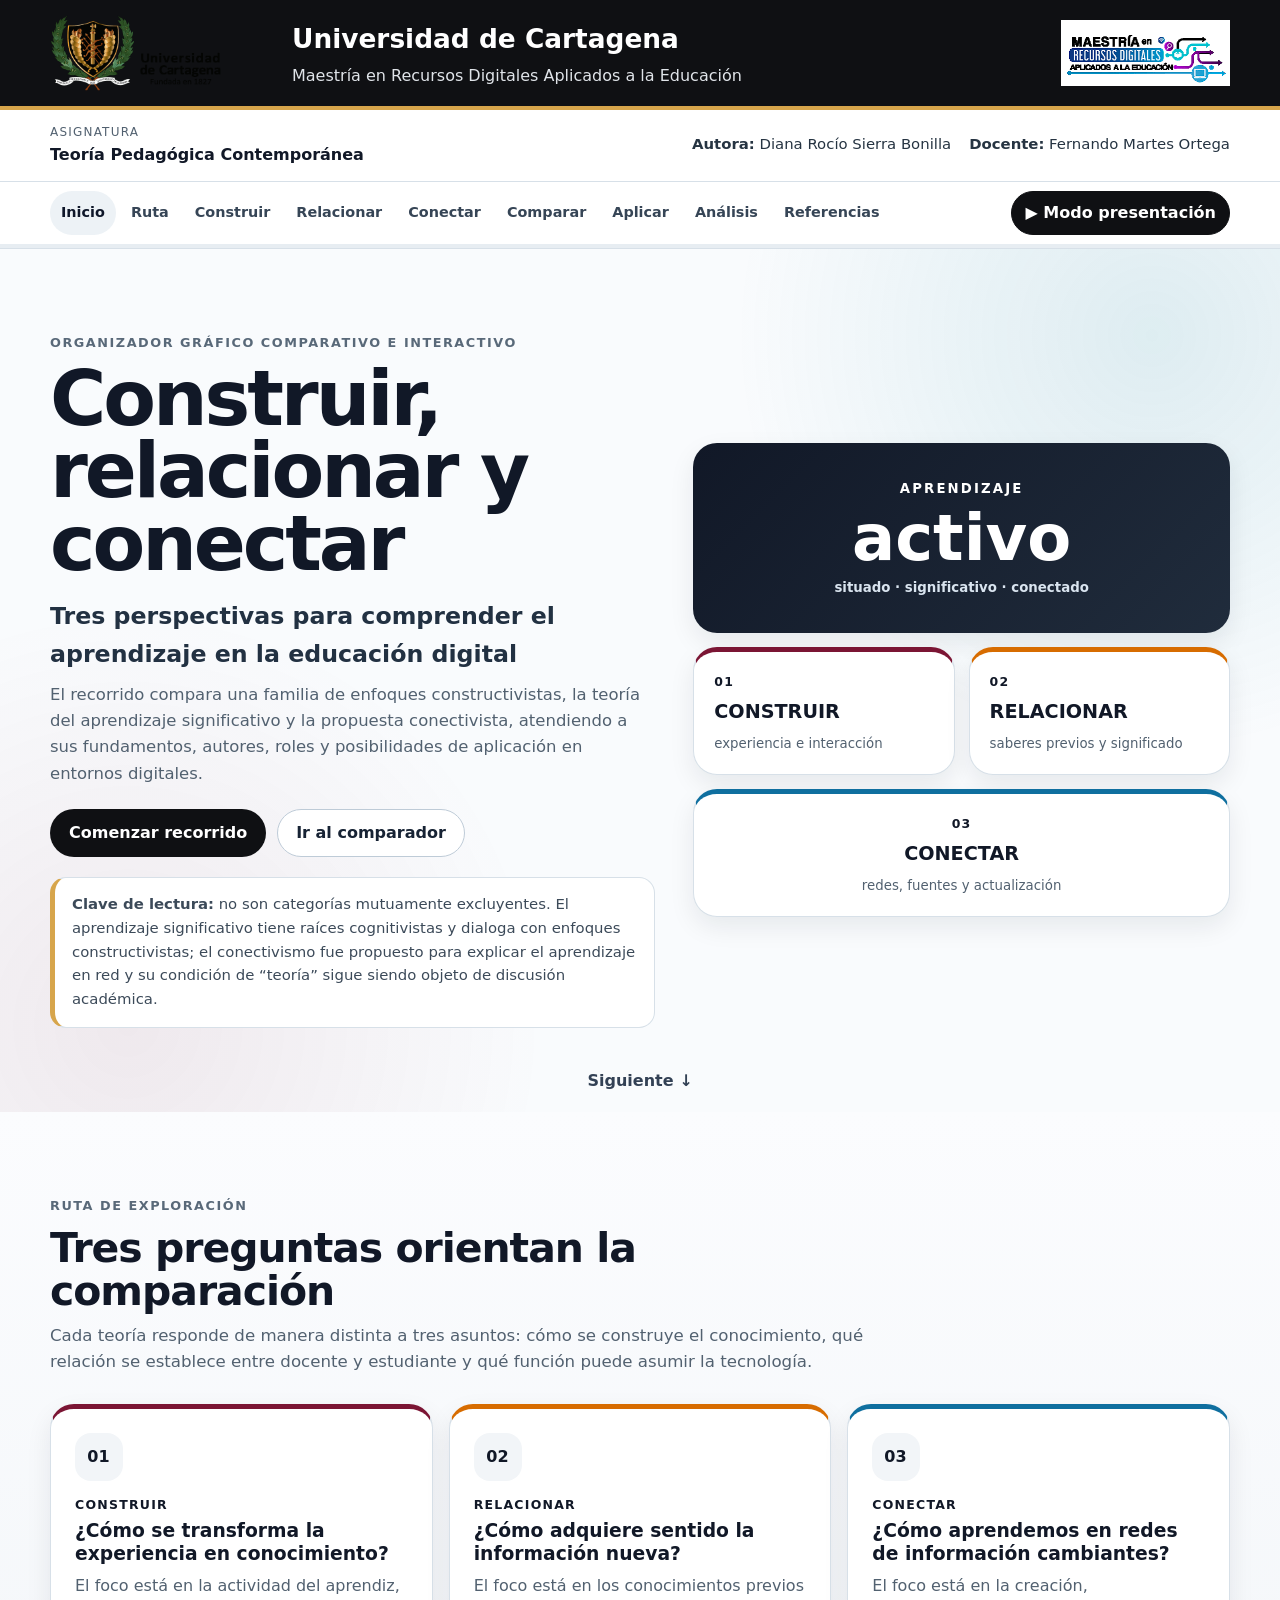
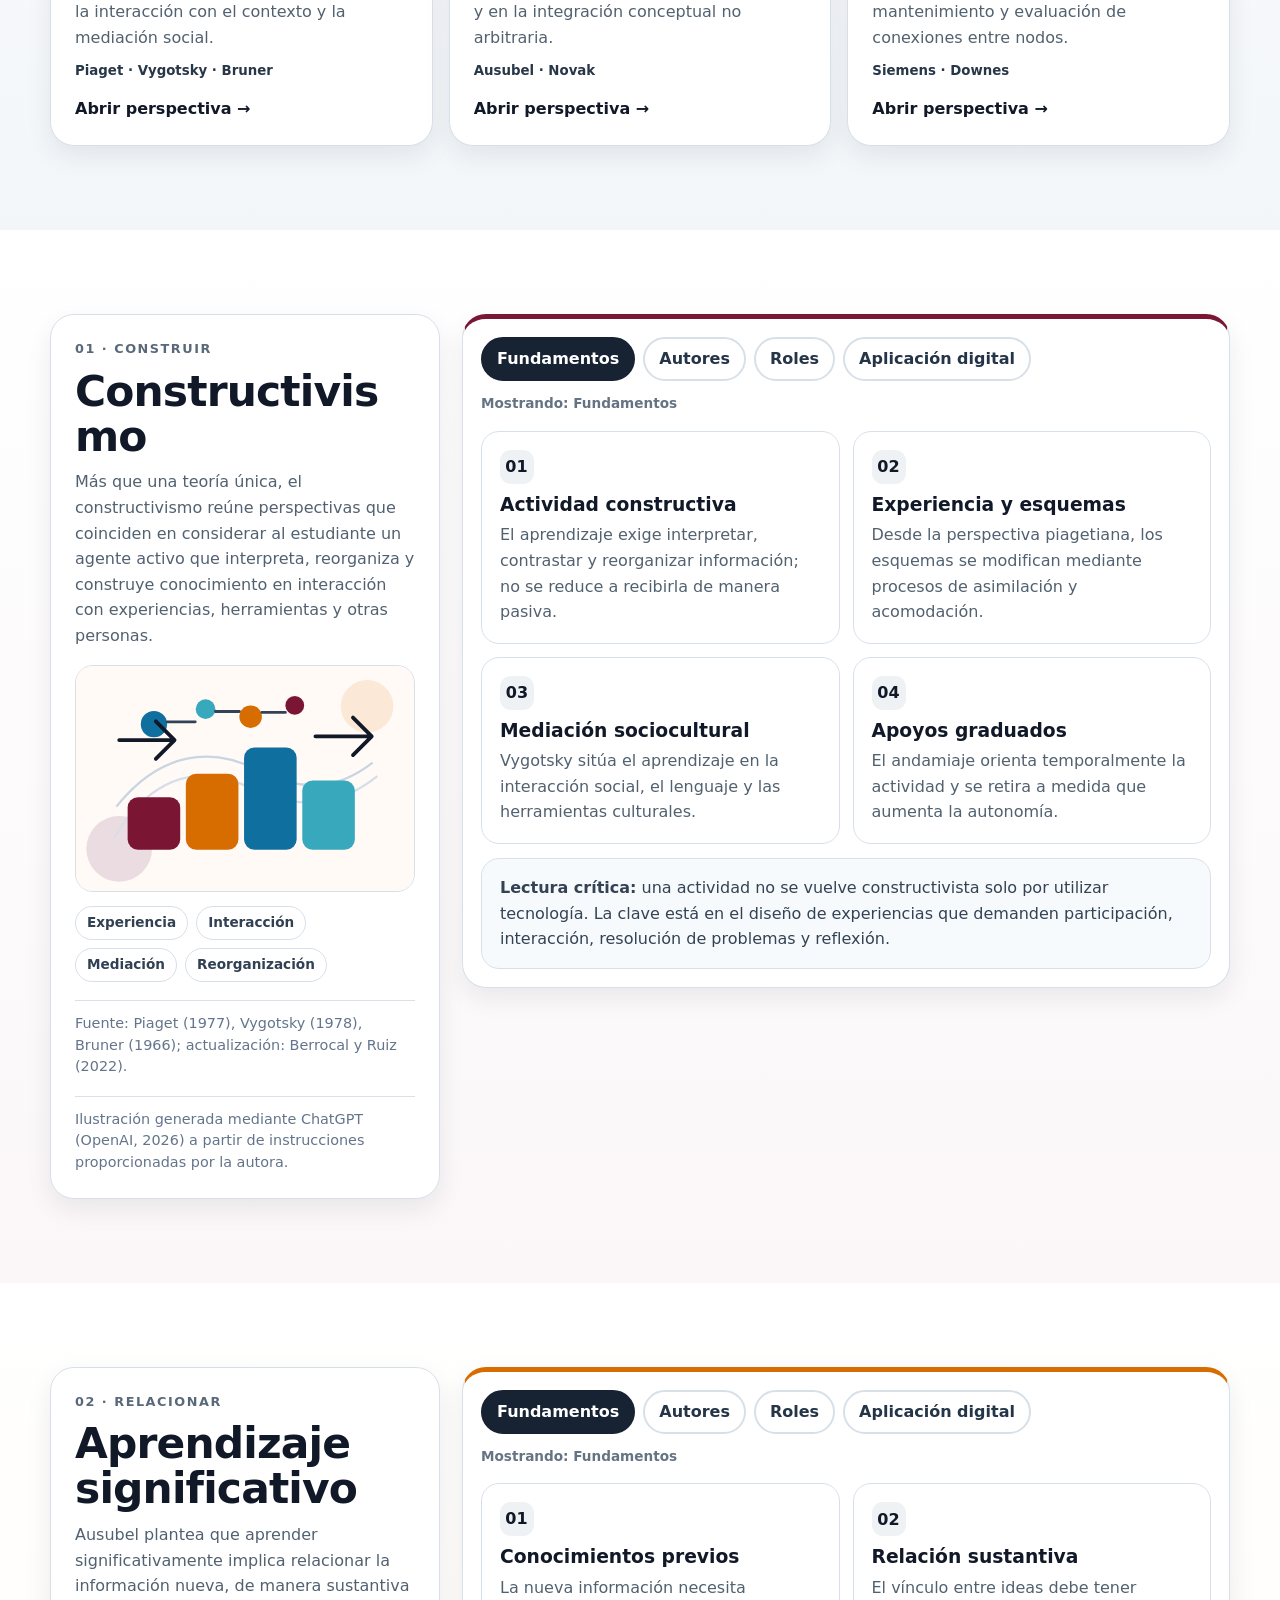
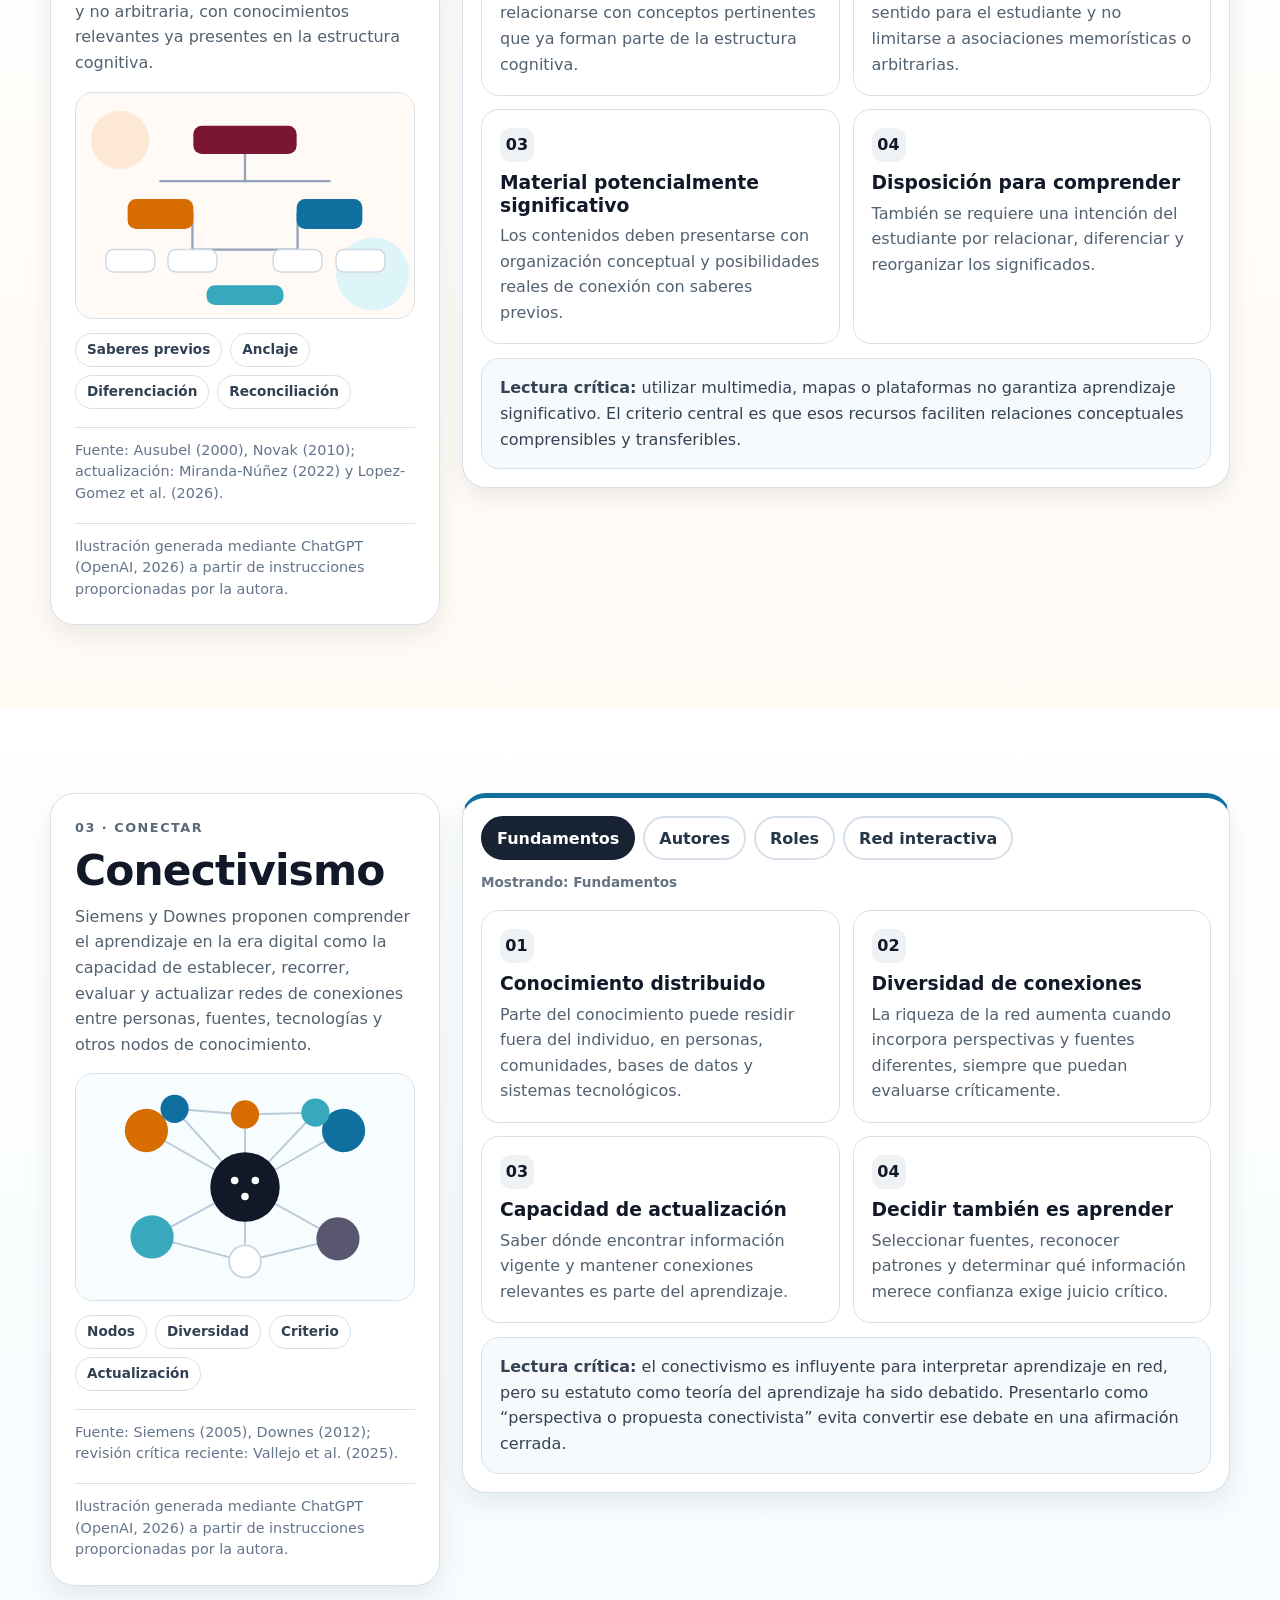
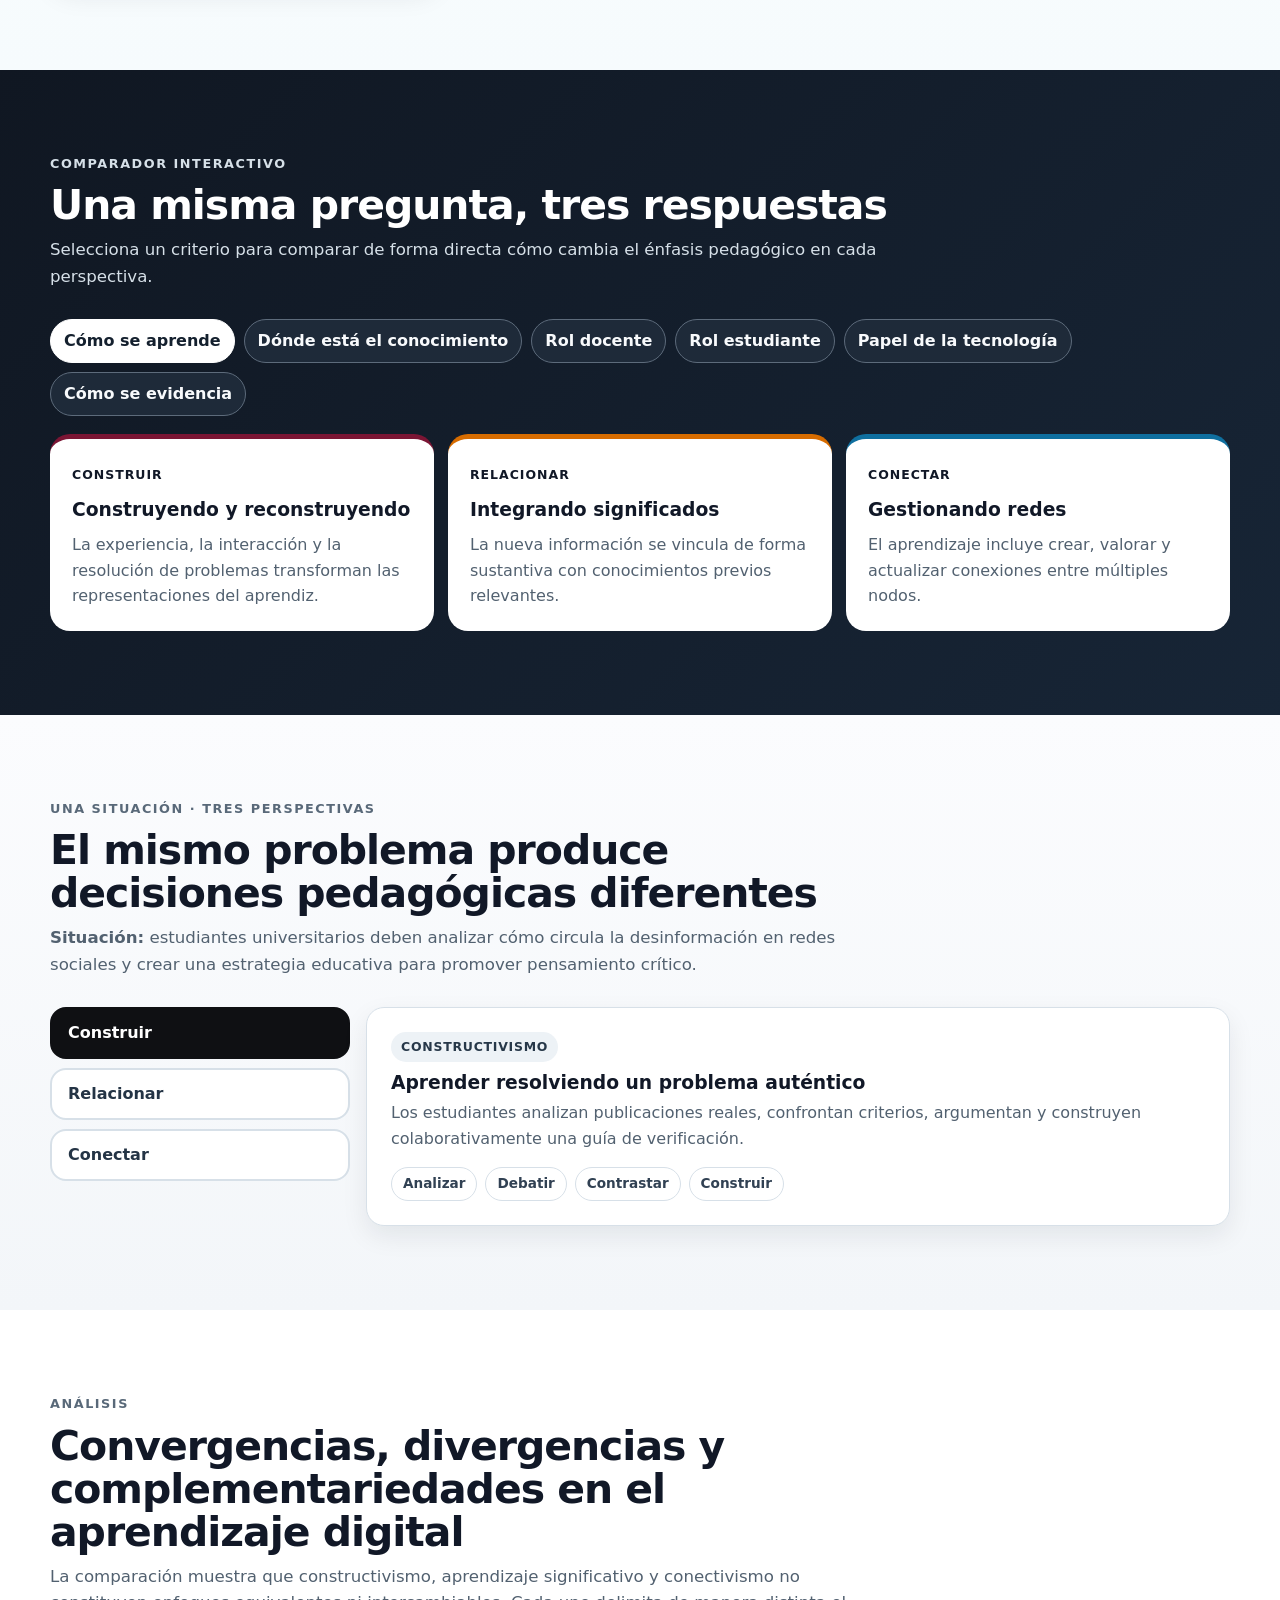
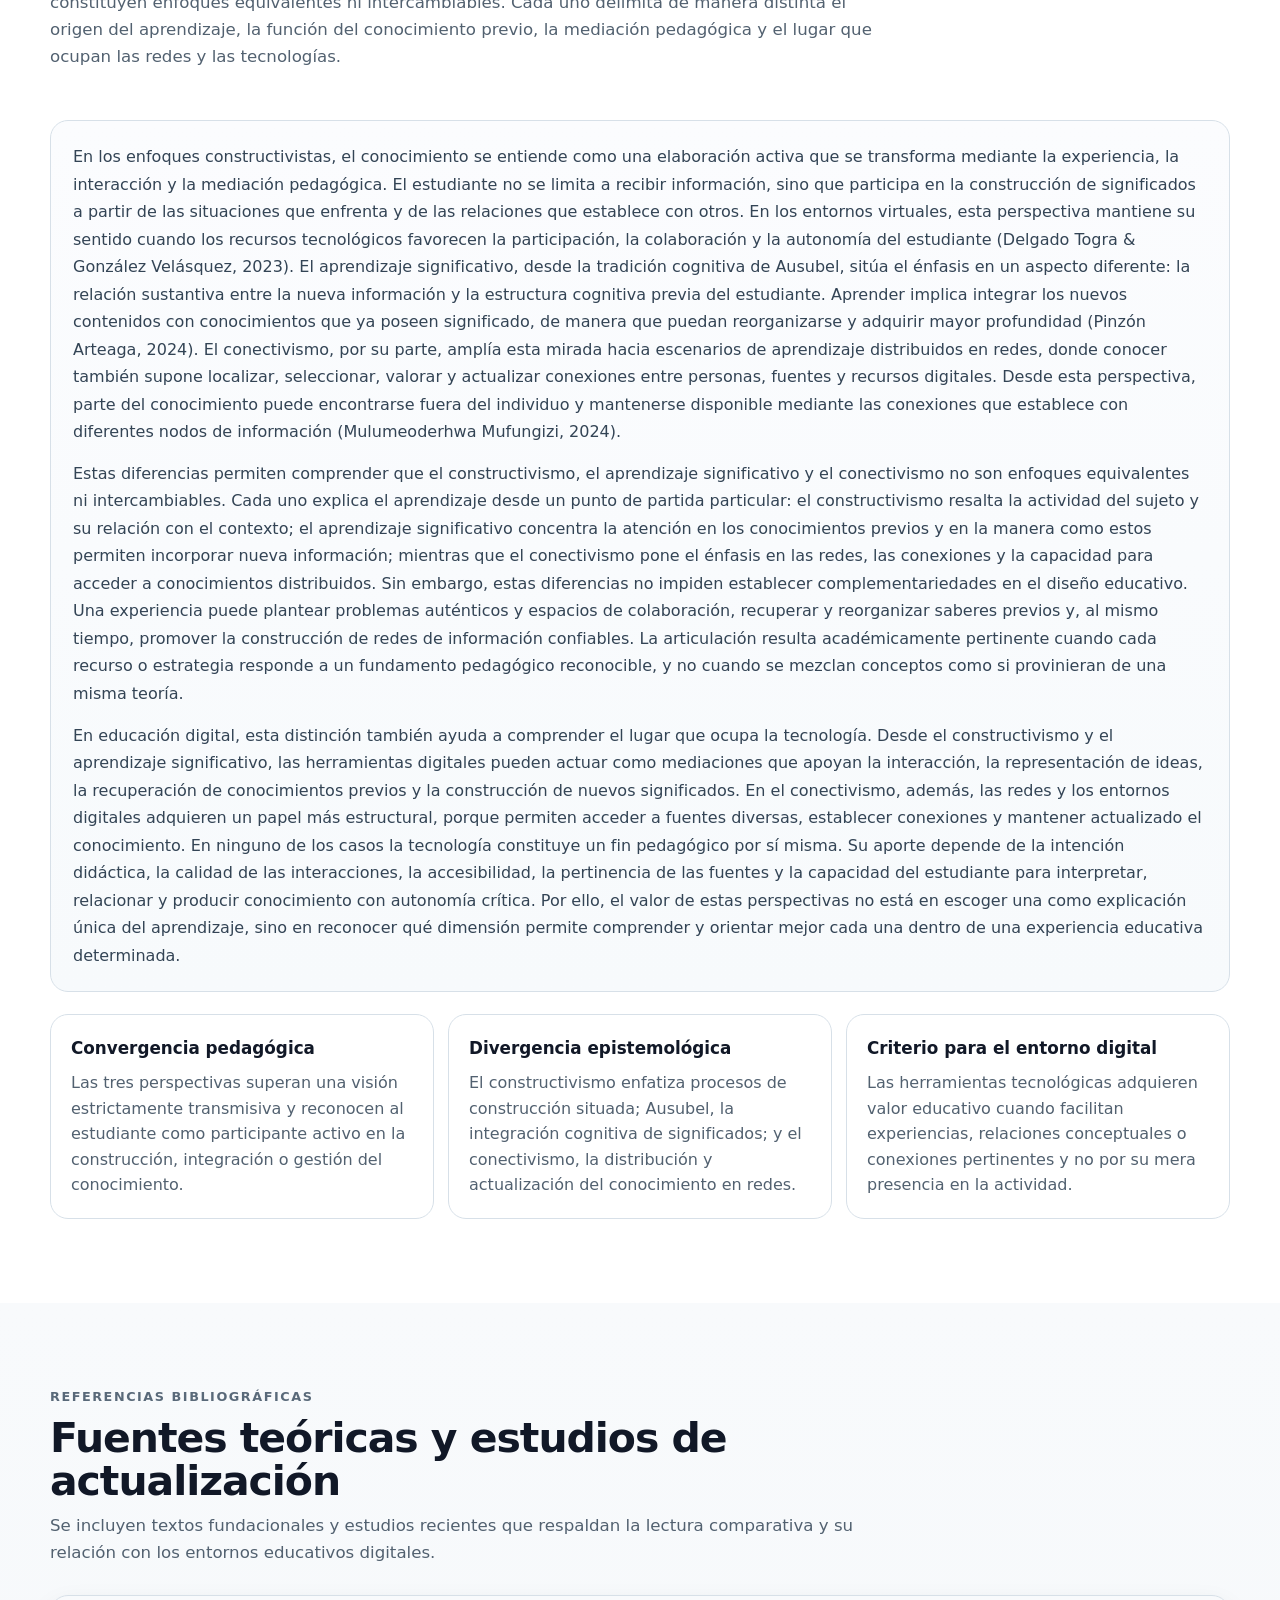
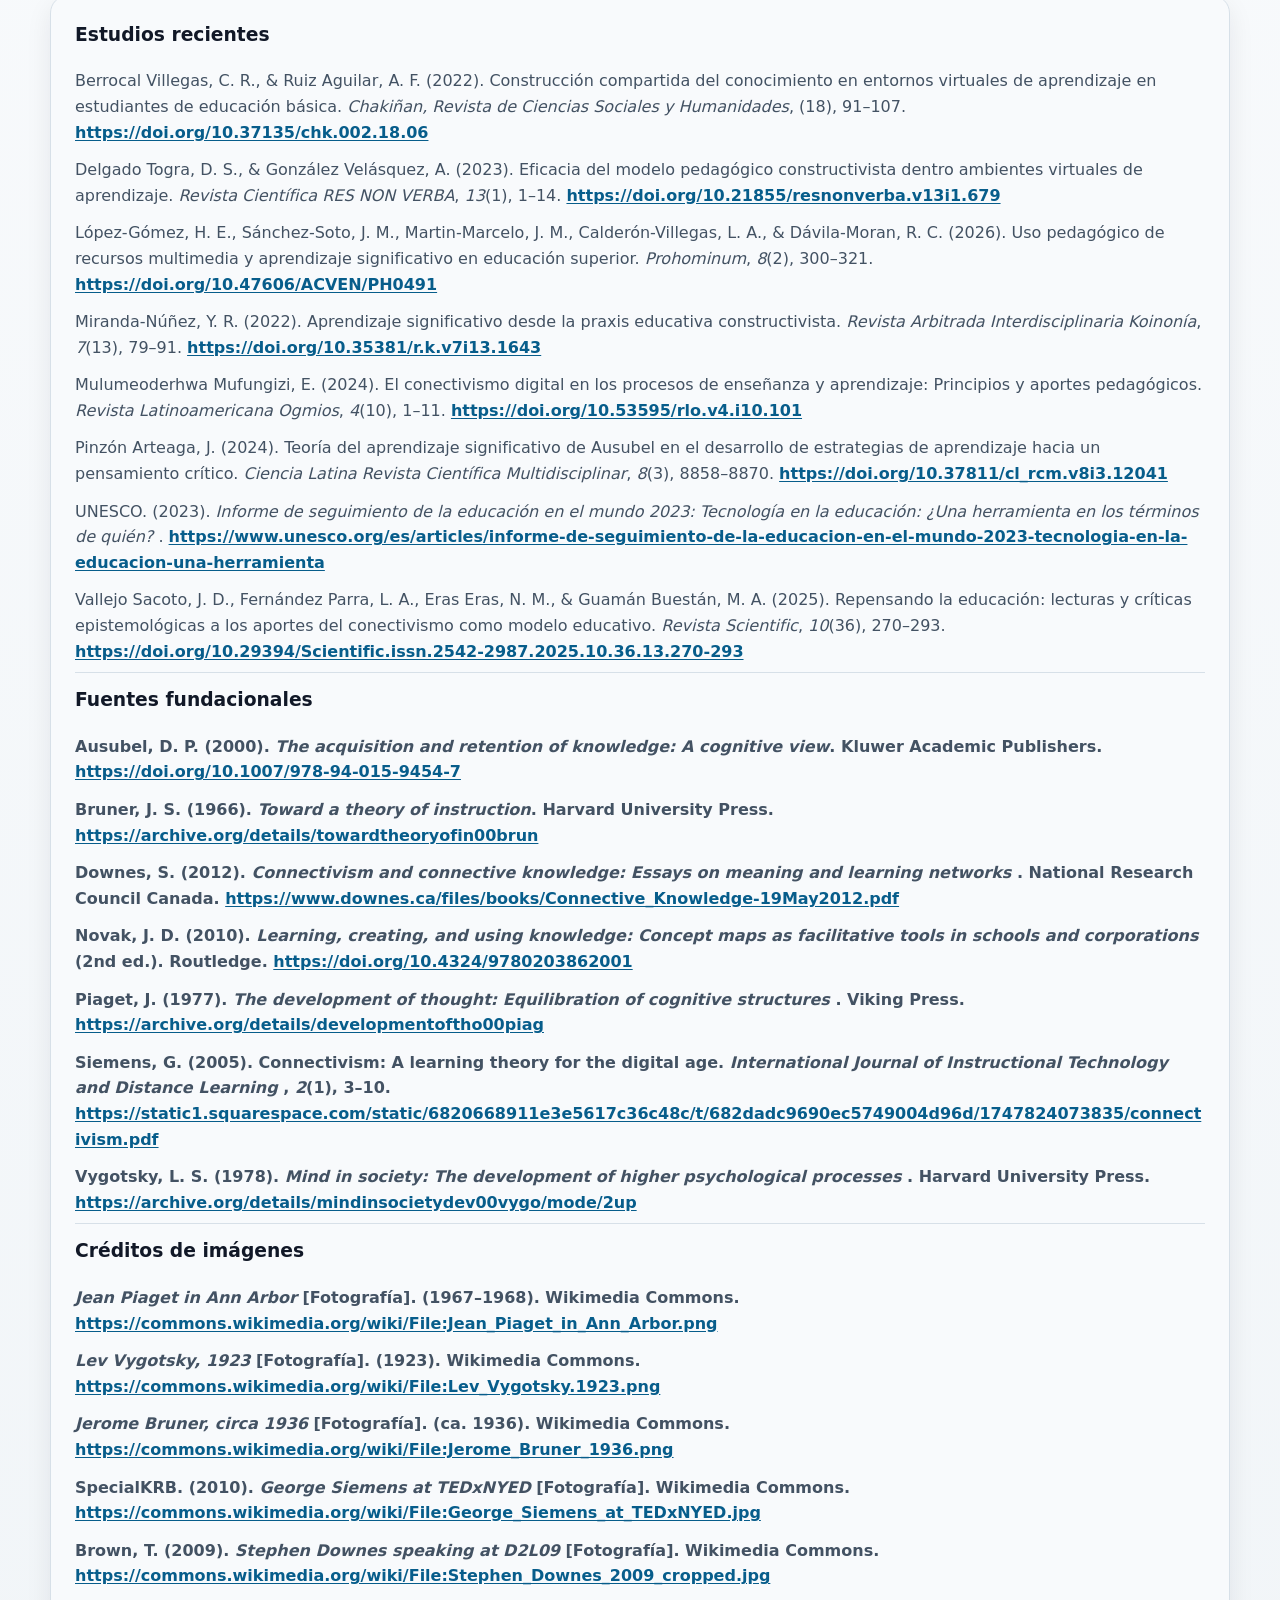
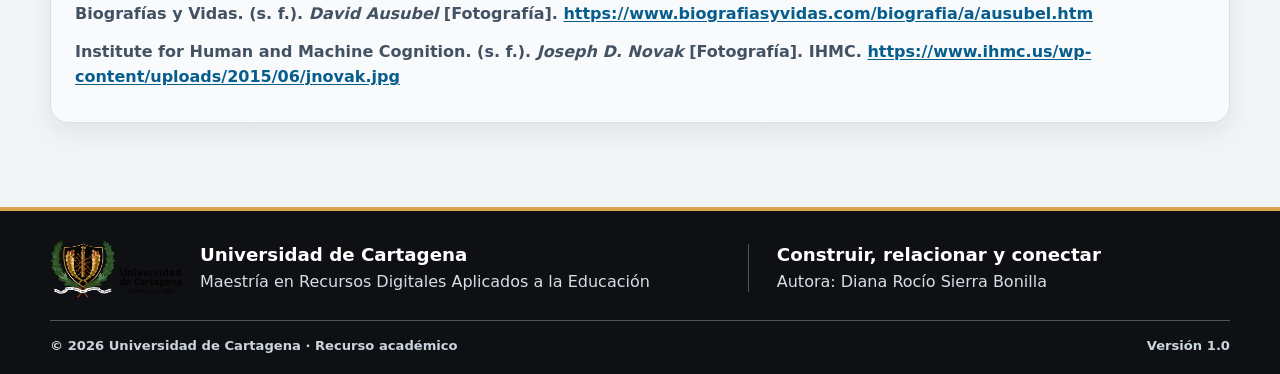
==== index.html @ 21f1fdbc "Update index.html" ====
<!DOCTYPE html>

<html lang="es">
<head>
<meta charset="utf-8"/>
<meta content="width=device-width, initial-scale=1" name="viewport"/>
<meta content="#0f1013" name="theme-color"/>
<meta content="Micrositio interactivo sobre constructivismo, aprendizaje significativo y conectivismo en la educación digital." name="description"/>
<title>Construir, relacionar y conectar | Teoría Pedagógica Contemporánea</title>
<link href="styles.css" rel="stylesheet"/>
</head>
<body>
<a class="skip-link" href="#contenido">Saltar al contenido principal</a>
<header class="institutional-header" id="inicio">
<div class="institutional-band">
<div class="shell brand-row">
<img alt="Universidad de Cartagena" class="brand-logo brand-logo-udc" height="227" src="assets/logo-udc.png" width="510"/>
<div class="brand-copy">
<p class="university-name">Universidad de Cartagena</p>
<p class="program-name">Maestría en Recursos Digitales Aplicados a la Educación</p>
</div>
<img alt="Maestría en Recursos Digitales Aplicados a la Educación" class="brand-logo brand-logo-master" height="129" src="assets/logo-maestria.png" width="331"/>
</div>
</div>
<div class="course-bar">
<div class="shell course-row">
<div><span class="course-label">Asignatura</span><strong>Teoría Pedagógica Contemporánea</strong></div>
<div class="credits"><span><b>Autora:</b> Diana Rocío Sierra Bonilla</span><span><b>Docente:</b> Fernando Martes Ortega</span></div>
</div>
</div>
</header>
<nav aria-label="Navegación principal" class="site-nav">
<div class="shell nav-row">
<div aria-label="Secciones del micrositio" class="nav-links">
<a class="nav-link" href="#portada">Inicio</a>
<a class="nav-link" href="#explorar">Ruta</a>
<a class="nav-link" href="#construir">Construir</a>
<a class="nav-link" href="#relacionar">Relacionar</a>
<a class="nav-link" href="#conectar">Conectar</a>
<a class="nav-link" href="#comparar">Comparar</a>
<a class="nav-link" href="#aplicar">Aplicar</a>
<a class="nav-link" href="#sintesis">Análisis</a>
<a class="nav-link" href="#referencias">Referencias</a>
</div>
<button aria-pressed="false" class="presentation-toggle" id="presentationToggle" type="button">▶ Modo presentación</button>
</div>
<div aria-hidden="true" class="progress-track"><span id="progressBar"></span></div>
</nav><div aria-hidden="true" class="presentation-chrome"><header class="presentation-header"><div class="presentation-header-inner"><img alt="Universidad de Cartagena" class="presentation-logo presentation-logo-udc" height="227" src="assets/logo-udc.png" width="510"/><div class="presentation-header-copy"><strong>Teoría Pedagógica Contemporánea</strong><span>Maestría en Recursos Digitales Aplicados a la Educación</span></div><img alt="Maestría en Recursos Digitales Aplicados a la Educación" class="presentation-logo presentation-logo-master" height="129" src="assets/logo-maestria.png" width="331"/></div></header><footer class="presentation-footer"><div class="presentation-footer-inner"><div class="footer-structure-top presentation-footer-top"><div class="footer-brand-block"><img alt="Universidad de Cartagena" class="footer-structure-logo" height="227" src="assets/logo-udc.png" width="510"/><div class="footer-structure-copy"><strong>Universidad de Cartagena</strong><span>Maestría en Recursos Digitales Aplicados a la Educación</span></div></div><div class="footer-resource-block"><strong>Construir, relacionar y conectar</strong><span>Autora: Diana Rocío Sierra Bonilla</span></div></div><div class="footer-structure-bottom presentation-footer-bottom"><span>© 2026 Universidad de Cartagena · Recurso académico</span><span>Versión 4.6</span></div></div></footer></div>
<main id="contenido">
<section aria-labelledby="hero-title" class="scene hero" data-scene-title="Portada" id="portada">
<div class="shell hero-grid">
<div class="hero-copy reveal">
<p class="eyebrow">Organizador gráfico comparativo e interactivo</p>
<h1 id="hero-title">Construir, relacionar y conectar</h1>
<p class="hero-subtitle">Tres perspectivas para comprender el aprendizaje en la educación digital</p>
<p class="hero-question">El recorrido compara una familia de enfoques constructivistas, la teoría del aprendizaje significativo y la propuesta conectivista, atendiendo a sus fundamentos, autores, roles y posibilidades de aplicación en entornos digitales.</p>
<div class="hero-actions">
<a class="button button-primary" href="#explorar">Comenzar recorrido</a>
<a class="button button-secondary" href="#comparar">Ir al comparador</a>
</div>
<p class="academic-note"><strong>Clave de lectura:</strong> no son categorías mutuamente excluyentes. El aprendizaje significativo tiene raíces cognitivistas y dialoga con enfoques constructivistas; el conectivismo fue propuesto para explicar el aprendizaje en red y su condición de “teoría” sigue siendo objeto de discusión académica.</p>
</div>
<div aria-label="Síntesis visual de las tres perspectivas" class="hero-visual reveal">
<div class="hero-core"><span>APRENDIZAJE</span><strong>activo</strong><small>situado · significativo · conectado</small></div>
<article class="orbit-card orbit-build"><span>01</span><b>CONSTRUIR</b><small>experiencia e interacción</small></article>
<article class="orbit-card orbit-relate"><span>02</span><b>RELACIONAR</b><small>saberes previos y significado</small></article>
<article class="orbit-card orbit-connect"><span>03</span><b>CONECTAR</b><small>redes, fuentes y actualización</small></article>
</div>
</div>
<a class="scene-next" href="#explorar">Siguiente <span aria-hidden="true">↓</span></a>
</section>
<section aria-labelledby="explorar-title" class="scene section-soft" data-scene-title="Ruta de exploración" id="explorar">
<div class="shell">
<div class="section-heading reveal">
<p class="eyebrow">Ruta de exploración</p>
<h2 id="explorar-title">Tres preguntas orientan la comparación</h2>
<p>Cada teoría responde de manera distinta a tres asuntos: cómo se construye el conocimiento, qué relación se establece entre docente y estudiante y qué función puede asumir la tecnología.</p>
</div>
<div class="route-grid">
<a class="route-card build reveal" href="#construir"><span class="route-number">01</span><div><p class="route-kicker">Construir</p><h3>¿Cómo se transforma la experiencia en conocimiento?</h3><p>El foco está en la actividad del aprendiz, la interacción con el contexto y la mediación social.</p><small>Piaget · Vygotsky · Bruner</small></div><span class="route-cta">Abrir perspectiva →</span></a>
<a class="route-card relate reveal" href="#relacionar"><span class="route-number">02</span><div><p class="route-kicker">Relacionar</p><h3>¿Cómo adquiere sentido la información nueva?</h3><p>El foco está en los conocimientos previos y en la integración conceptual no arbitraria.</p><small>Ausubel · Novak</small></div><span class="route-cta">Abrir perspectiva →</span></a>
<a class="route-card connect reveal" href="#conectar"><span class="route-number">03</span><div><p class="route-kicker">Conectar</p><h3>¿Cómo aprendemos en redes de información cambiantes?</h3><p>El foco está en la creación, mantenimiento y evaluación de conexiones entre nodos.</p><small>Siemens · Downes</small></div><span class="route-cta">Abrir perspectiva →</span></a>
</div>
</div>
</section>
<section aria-labelledby="constructivismo-title" class="scene theory-scene build-scene" data-scene-title="Constructivismo" id="construir">
<div class="shell theory-layout">
<aside class="theory-visual-card reveal">
<p class="eyebrow">01 · Construir</p>
<h2 id="constructivismo-title">Constructivismo</h2>
<p class="lead">Más que una teoría única, el constructivismo reúne perspectivas que coinciden en considerar al estudiante un agente activo que interpreta, reorganiza y construye conocimiento en interacción con experiencias, herramientas y otras personas.</p>
<img alt="Ilustración abstracta de construcción progresiva mediante bloques, nodos y conexiones" height="480" loading="lazy" src="assets/illustrations/constructivismo.svg" width="720"/>
<div aria-label="Conceptos visuales del constructivismo" class="legend"><span>Experiencia</span><span>Interacción</span><span>Mediación</span><span>Reorganización</span></div>
<p class="source-line">Fuente: Piaget (1977), Vygotsky (1978), Bruner (1966); actualización: Berrocal y Ruiz (2022).</p>
<p class="source-line">Ilustración generada mediante ChatGPT (OpenAI, 2026) a partir de instrucciones proporcionadas por la autora.</p>
</aside>
<div class="theory-content reveal" data-panel-group="">
<div aria-label="Explorar el constructivismo" class="tabbar" role="tablist">
<button aria-controls="build-foundations" aria-selected="true" class="panel-tab active" data-panel="build-foundations" role="tab" type="button">Fundamentos</button>
<button aria-controls="build-authors" aria-selected="false" class="panel-tab" data-panel="build-authors" role="tab" type="button">Autores</button>
<button aria-controls="build-roles" aria-selected="false" class="panel-tab" data-panel="build-roles" role="tab" type="button">Roles</button>
<button aria-controls="build-digital" aria-selected="false" class="panel-tab" data-panel="build-digital" role="tab" type="button">Aplicación digital</button>
</div>
<div aria-live="polite" class="panel-status">Mostrando: Fundamentos</div>
<div class="panel-content active" id="build-foundations" role="tabpanel">
<div class="principle-grid">
<article><span>01</span><h3>Actividad constructiva</h3><p>El aprendizaje exige interpretar, contrastar y reorganizar información; no se reduce a recibirla de manera pasiva.</p></article>
<article><span>02</span><h3>Experiencia y esquemas</h3><p>Desde la perspectiva piagetiana, los esquemas se modifican mediante procesos de asimilación y acomodación.</p></article>
<article><span>03</span><h3>Mediación sociocultural</h3><p>Vygotsky sitúa el aprendizaje en la interacción social, el lenguaje y las herramientas culturales.</p></article>
<article><span>04</span><h3>Apoyos graduados</h3><p>El andamiaje orienta temporalmente la actividad y se retira a medida que aumenta la autonomía.</p></article>
</div>
<div class="critical-note"><strong>Lectura crítica:</strong> una actividad no se vuelve constructivista solo por utilizar tecnología. La clave está en el diseño de experiencias que demanden participación, interacción, resolución de problemas y reflexión.</div>
</div>
<div class="panel-content" hidden id="build-authors" role="tabpanel">
  <div class="author-grid three">
    <article class="author-card">
      <img
        alt="Retrato de Jean Piaget"
        height="560"
        loading="lazy"
        src="assets/authors/piaget.jpg"
        width="560"
      />
      <div>
        <h3>Jean Piaget</h3>
        <p>
          Explica la construcción cognitiva mediante la reorganización
          progresiva de esquemas y el equilibrio entre asimilación y acomodación.
        </p>
      </div>
    </article>
    <article class="author-card">
      <img
        alt="Retrato de Lev Vygotsky"
        height="560"
        loading="lazy"
        src="assets/authors/vygotsky.jpg"
        width="560"
      />
      <div>
        <h3>Lev Vygotsky</h3>
        <p>
          Destaca la mediación social y cultural, el lenguaje y la zona de
          desarrollo próximo como condiciones del aprendizaje.
        </p>
      </div>
    </article>
    <article class="author-card">
      <img
        alt="Retrato de Jerome Bruner"
        height="560"
        loading="lazy"
        src="assets/authors/bruner.jpg"
        width="560"
      />
      <div>
        <h3>Jerome Bruner</h3>
        <p>
          Desarrolla aportes sobre aprendizaje por descubrimiento, modos de
          representación y apoyo progresivo al aprendiz.
        </p>
      </div>
    </article>
  </div>
  <p class="source-line">
    Fuente de las imágenes: Wikimedia Commons. Consulte los créditos completos
    y las licencias en la sección Referencias.
  </p>
</div>
</div>
</div>
<div class="panel-content" hidden="" id="build-roles" role="tabpanel">
<div class="role-grid"><article><span>Docente</span><h3>Mediador y diseñador de experiencias</h3><p>Propone problemas, organiza interacciones, formula preguntas, ofrece apoyos y promueve reflexión sobre el proceso.</p></article><article><span>Estudiante</span><h3>Constructor activo</h3><p>Explora, formula hipótesis, argumenta, colabora, toma decisiones y revisa sus representaciones a partir de nuevas evidencias.</p></article></div>
</div>
<div class="panel-content" hidden="" id="build-digital" role="tabpanel">
<div class="application-card"><div><span class="badge">Ejemplo</span><h3>Resolver un problema auténtico con producción colaborativa</h3><p>El grupo analiza una situación real, contrasta fuentes, discute interpretaciones y crea una solución argumentada mediante documentos compartidos, foros, simulaciones o murales digitales.</p></div><ol><li>Problema situado</li><li>Exploración de evidencias</li><li>Interacción y contraste</li><li>Producción y revisión</li></ol></div>
</div>
</div>
</div>
</section>
<section aria-labelledby="significativo-title" class="scene theory-scene relate-scene" data-scene-title="Aprendizaje significativo" id="relacionar">
<div class="shell theory-layout">
<aside class="theory-visual-card reveal">
<p class="eyebrow">02 · Relacionar</p>
<h2 id="significativo-title">Aprendizaje significativo</h2>
<p class="lead">Ausubel plantea que aprender significativamente implica relacionar la información nueva, de manera sustantiva y no arbitraria, con conocimientos relevantes ya presentes en la estructura cognitiva.</p>
<img alt="Ilustración abstracta de un mapa conceptual jerárquico con nodos conectados" height="480" loading="lazy" src="assets/illustrations/significativo.svg" width="720"/>
<div class="legend"><span>Saberes previos</span><span>Anclaje</span><span>Diferenciación</span><span>Reconciliación</span></div>
<p class="source-line">Fuente: Ausubel (2000), Novak (2010); actualización: Miranda-Núñez (2022) y Lopez-Gomez et al. (2026).</p>
<p class="source-line">Ilustración generada mediante ChatGPT (OpenAI, 2026) a partir de instrucciones proporcionadas por la autora.</p>
</aside>
<div class="theory-content reveal" data-panel-group="">
<div aria-label="Explorar el aprendizaje significativo" class="tabbar" role="tablist">
<button aria-controls="rel-foundations" aria-selected="true" class="panel-tab active" data-panel="rel-foundations" role="tab" type="button">Fundamentos</button>
<button aria-controls="rel-authors" aria-selected="false" class="panel-tab" data-panel="rel-authors" role="tab" type="button">Autores</button>
<button aria-controls="rel-roles" aria-selected="false" class="panel-tab" data-panel="rel-roles" role="tab" type="button">Roles</button>
<button aria-controls="rel-digital" aria-selected="false" class="panel-tab" data-panel="rel-digital" role="tab" type="button">Aplicación digital</button>
</div>
<div aria-live="polite" class="panel-status">Mostrando: Fundamentos</div>
<div class="panel-content active" id="rel-foundations" role="tabpanel">
<div class="principle-grid">
<article><span>01</span><h3>Conocimientos previos</h3><p>La nueva información necesita relacionarse con conceptos pertinentes que ya forman parte de la estructura cognitiva.</p></article>
<article><span>02</span><h3>Relación sustantiva</h3><p>El vínculo entre ideas debe tener sentido para el estudiante y no limitarse a asociaciones memorísticas o arbitrarias.</p></article>
<article><span>03</span><h3>Material potencialmente significativo</h3><p>Los contenidos deben presentarse con organización conceptual y posibilidades reales de conexión con saberes previos.</p></article>
<article><span>04</span><h3>Disposición para comprender</h3><p>También se requiere una intención del estudiante por relacionar, diferenciar y reorganizar los significados.</p></article>
</div>
<div class="critical-note"><strong>Lectura crítica:</strong> utilizar multimedia, mapas o plataformas no garantiza aprendizaje significativo. El criterio central es que esos recursos faciliten relaciones conceptuales comprensibles y transferibles.</div>
</div>
<div class="panel-content" hidden id="rel-authors" role="tabpanel">

  <div class="author-grid two">

    <article class="author-card">
      <img
        alt="Retrato de David Ausubel"
        height="560"
        loading="lazy"
        src="assets/authors/ausubel.jpg"
        width="560"
      />
      <div>
        <h3>David Ausubel</h3>
        <p>
          Formula la teoría de la asimilación y destaca el papel decisivo
          del conocimiento previo y de los organizadores en la comprensión.
        </p>
      </div>
    </article>

    <article class="author-card">
      <img
        alt="Retrato de Joseph Novak"
        height="560"
        loading="lazy"
        src="assets/authors/novak.jpg"
        width="560"
      />
      <div>
        <h3>Joseph D. Novak</h3>
        <p>
          Extiende esta perspectiva y desarrolla los mapas conceptuales
          como una herramienta para representar relaciones y cambios
          en la estructura de conocimiento.
        </p>
      </div>
    </article>

  </div>

  <p class="source-line">
    Fuente de las imágenes: Biografías y Vidas / IHMC. Consulte los créditos completos
    y las licencias en la sección Referencias.
  </p>

</div>
</div>
</div>
<div class="panel-content" hidden="" id="rel-roles" role="tabpanel">
<div class="role-grid"><article><span>Docente</span><h3>Organizador y mediador conceptual</h3><p>Explora saberes previos, secuencia contenidos, propone organizadores y favorece relaciones entre conceptos nuevos y existentes.</p></article><article><span>Estudiante</span><h3>Constructor de relaciones significativas</h3><p>Activa conocimientos previos, compara, jerarquiza, diferencia y reconcilia conceptos para comprender y transferir lo aprendido.</p></article></div>
</div>
<div class="panel-content" hidden="" id="rel-digital" role="tabpanel">
<div class="application-card"><div><span class="badge">Ejemplo</span><h3>Transformar un mapa conceptual inicial</h3><p>El estudiante representa lo que sabe, explora recursos multimedia y fuentes seleccionadas, reorganiza el mapa y justifica qué relaciones conceptuales cambiaron.</p></div><ol><li>Activación de saberes previos</li><li>Exploración guiada</li><li>Mapa conceptual revisado</li><li>Explicación de cambios</li></ol></div>
</div>
</div>
</div>
</section>
<section aria-labelledby="conectivismo-title" class="scene theory-scene connect-scene" data-scene-title="Conectivismo" id="conectar">
<div class="shell theory-layout">
<aside class="theory-visual-card reveal">
<p class="eyebrow">03 · Conectar</p>
<h2 id="conectivismo-title">Conectivismo</h2>
<p class="lead">Siemens y Downes proponen comprender el aprendizaje en la era digital como la capacidad de establecer, recorrer, evaluar y actualizar redes de conexiones entre personas, fuentes, tecnologías y otros nodos de conocimiento.</p>
<img alt="Ilustración abstracta de una red distribuida de nodos conectados" height="480" loading="lazy" src="assets/illustrations/conectivismo.svg" width="720"/>
<div class="legend"><span>Nodos</span><span>Diversidad</span><span>Criterio</span><span>Actualización</span></div>
<p class="source-line">Fuente: Siemens (2005), Downes (2012); revisión crítica reciente: Vallejo et al. (2025).</p>
<p class="source-line">Ilustración generada mediante ChatGPT (OpenAI, 2026) a partir de instrucciones proporcionadas por la autora.</p>  
</aside>
<div class="theory-content reveal" data-panel-group="">
<div aria-label="Explorar el conectivismo" class="tabbar" role="tablist">
<button aria-controls="con-foundations" aria-selected="true" class="panel-tab active" data-panel="con-foundations" role="tab" type="button">Fundamentos</button>
<button aria-controls="con-authors" aria-selected="false" class="panel-tab" data-panel="con-authors" role="tab" type="button">Autores</button>
<button aria-controls="con-roles" aria-selected="false" class="panel-tab" data-panel="con-roles" role="tab" type="button">Roles</button>
<button aria-controls="con-network" aria-selected="false" class="panel-tab" data-panel="con-network" role="tab" type="button">Red interactiva</button>
</div>
<div aria-live="polite" class="panel-status">Mostrando: Fundamentos</div>
<div class="panel-content active" id="con-foundations" role="tabpanel">
<div class="principle-grid">
<article><span>01</span><h3>Conocimiento distribuido</h3><p>Parte del conocimiento puede residir fuera del individuo, en personas, comunidades, bases de datos y sistemas tecnológicos.</p></article>
<article><span>02</span><h3>Diversidad de conexiones</h3><p>La riqueza de la red aumenta cuando incorpora perspectivas y fuentes diferentes, siempre que puedan evaluarse críticamente.</p></article>
<article><span>03</span><h3>Capacidad de actualización</h3><p>Saber dónde encontrar información vigente y mantener conexiones relevantes es parte del aprendizaje.</p></article>
<article><span>04</span><h3>Decidir también es aprender</h3><p>Seleccionar fuentes, reconocer patrones y determinar qué información merece confianza exige juicio crítico.</p></article>
</div>
<div class="critical-note"><strong>Lectura crítica:</strong> el conectivismo es influyente para interpretar aprendizaje en red, pero su estatuto como teoría del aprendizaje ha sido debatido. Presentarlo como “perspectiva o propuesta conectivista” evita convertir ese debate en una afirmación cerrada.</div>
</div>
<div class="panel-content" hidden id="con-authors" role="tabpanel">

  <div class="author-grid two">

    <article class="author-card">
      <img
        alt="Retrato de George Siemens"
        height="560"
        loading="lazy"
        src="assets/authors/siemens.jpg"
        width="560"
      />
      <div>
        <h3>George Siemens</h3>
        <p>
          Formula el conectivismo para explicar cómo cambia el aprendizaje
          cuando el conocimiento circula en redes y se actualiza con rapidez.
        </p>
      </div>
    </article>

    <article class="author-card">
      <img
        alt="Retrato de Stephen Downes"
        height="560"
        loading="lazy"
        src="assets/authors/downes.jpg"
        width="560"
      />
      <div>
        <h3>Stephen Downes</h3>
        <p>
          Profundiza la idea de conocimiento distribuido y de redes abiertas
          en las que aprender significa crear y recorrer conexiones.
        </p>
      </div>
    </article>

  </div>

  <p class="source-line">
    Fuente de las imágenes: Wikimedia Commons. Consulte los créditos completos
    y las licencias en la sección Referencias.
  </p>

</div>
</div>
</div>
<div class="panel-content" hidden="" id="con-roles" role="tabpanel">
<div class="role-grid"><article><span>Docente</span><h3>Facilitador, curador y diseñador de conexiones</h3><p>Orienta la selección de fuentes, modela criterios de confiabilidad y ayuda a construir redes de aprendizaje pertinentes.</p></article><article><span>Estudiante</span><h3>Gestor activo de su red de aprendizaje</h3><p>Busca, filtra, contrasta, comparte, produce y actualiza conexiones, manteniendo una actitud crítica ante la abundancia informativa.</p></article></div>
</div>
<div class="panel-content" hidden="" id="con-network" role="tabpanel">
<p class="interaction-instruction">Selecciona un nodo. El texto inferior explica su función dentro de una red de aprendizaje.</p>
<div class="network-board">
<button class="node-button" data-message="Personas: aportan experiencia, retroalimentación y perspectivas situadas." type="button">👥 <span>Personas</span></button>
<button class="node-button" data-message="Fuentes: artículos, repositorios y medios amplían el acceso, pero requieren criterios de selección." type="button">📚 <span>Fuentes</span></button>
<button class="node-button" data-message="Comunidades: sostienen intercambio, discusión y aprendizaje distribuido." type="button">🌐 <span>Comunidades</span></button>
<button class="node-button" data-message="Herramientas: facilitan organizar, crear, visualizar y compartir información." type="button">💻 <span>Herramientas</span></button>
<button class="node-button" data-message="Datos: interpretarlos exige reconocer su procedencia, actualidad y limitaciones." type="button">📊 <span>Datos</span></button>
<button class="node-button" data-message="Especialistas: aportan conocimiento experto que debe contrastarse con otras evidencias." type="button">🎓 <span>Especialistas</span></button>
</div>
<div aria-live="polite" class="network-feedback" id="networkMessage">Selecciona un nodo para explorar su función.</div>
</div>
</div>
</div>
</section>
<section aria-labelledby="comparar-title" class="scene compare-scene" data-scene-title="Comparación" id="comparar">
<div class="shell">
<div class="section-heading light reveal"><p class="eyebrow">Comparador interactivo</p><h2 id="comparar-title">Una misma pregunta, tres respuestas</h2><p>Selecciona un criterio para comparar de forma directa cómo cambia el énfasis pedagógico en cada perspectiva.</p></div>
<div aria-label="Criterios de comparación" class="compare-controls reveal" role="group">
<button class="compare-btn active" data-compare="aprendizaje" type="button">Cómo se aprende</button>
<button class="compare-btn" data-compare="conocimiento" type="button">Dónde está el conocimiento</button>
<button class="compare-btn" data-compare="docente" type="button">Rol docente</button>
<button class="compare-btn" data-compare="estudiante" type="button">Rol estudiante</button>
<button class="compare-btn" data-compare="tecnologia" type="button">Papel de la tecnología</button>
<button class="compare-btn" data-compare="evidencia" type="button">Cómo se evidencia</button>
</div>
<div aria-live="polite" class="compare-grid reveal">
<article class="compare-card build"><span>Construir</span><h3 id="compareBuildTitle">Construyendo y reconstruyendo</h3><p id="compareBuildText">La experiencia, la interacción y la resolución de problemas transforman las representaciones del aprendiz.</p></article>
<article class="compare-card relate"><span>Relacionar</span><h3 id="compareRelateTitle">Integrando significados</h3><p id="compareRelateText">La nueva información se vincula de forma sustantiva con conocimientos previos relevantes.</p></article>
<article class="compare-card connect"><span>Conectar</span><h3 id="compareConnectTitle">Gestionando redes</h3><p id="compareConnectText">El aprendizaje incluye crear, valorar y actualizar conexiones entre múltiples nodos.</p></article>
</div>
</div>
</section>
<section aria-labelledby="aplicar-title" class="scene section-soft" data-scene-title="Aplicación" id="aplicar">
<div class="shell">
<div class="section-heading reveal"><p class="eyebrow">Una situación · tres perspectivas</p><h2 id="aplicar-title">El mismo problema produce decisiones pedagógicas diferentes</h2><p><strong>Situación:</strong> estudiantes universitarios deben analizar cómo circula la desinformación en redes sociales y crear una estrategia educativa para promover pensamiento crítico.</p></div>
<div class="scenario-layout reveal">
<div aria-label="Perspectivas para resolver la situación" class="scenario-menu" role="tablist">
<button class="scenario-btn active" data-scenario="constructivismo" type="button">Construir</button>
<button class="scenario-btn" data-scenario="significativo" type="button">Relacionar</button>
<button class="scenario-btn" data-scenario="conectivismo" type="button">Conectar</button>
</div>
<article aria-live="polite" class="scenario-card" id="scenarioContent"><span class="scenario-label">Constructivismo</span><h3>Aprender resolviendo un problema auténtico</h3><p>Los estudiantes analizan publicaciones reales, confrontan criterios, argumentan y construyen colaborativamente una guía de verificación.</p><div class="scenario-steps"><span>Analizar</span><span>Debatir</span><span>Contrastar</span><span>Construir</span></div></article>
</div>
</div>
</section>
<section aria-labelledby="sintesis-title" class="scene synthesis-scene" data-scene-title="Síntesis crítica" id="sintesis">
<div class="shell synthesis-grid">
<div class="section-heading reveal">
<p class="eyebrow">Análisis</p>
<h2 id="sintesis-title">Convergencias, divergencias y complementariedades en el aprendizaje digital</h2>
<p>La comparación muestra que constructivismo, aprendizaje significativo y conectivismo no constituyen enfoques equivalentes ni intercambiables. Cada uno delimita de manera distinta el origen del aprendizaje, la función del conocimiento previo, la mediación pedagógica y el lugar que ocupan las redes y las tecnologías.</p>
</div>
<div class="synthesis-prose reveal">
<p>En los enfoques constructivistas, el conocimiento se entiende como una elaboración activa que se transforma mediante la experiencia, la interacción y la mediación pedagógica. El estudiante no se limita a recibir información, sino que participa en la construcción de significados a partir de las situaciones que enfrenta y de las relaciones que establece con otros. En los entornos virtuales, esta perspectiva mantiene su sentido cuando los recursos tecnológicos favorecen la participación, la colaboración y la autonomía del estudiante (Delgado Togra & González Velásquez, 2023). El aprendizaje significativo, desde la tradición cognitiva de Ausubel, sitúa el énfasis en un aspecto diferente: la relación sustantiva entre la nueva información y la estructura cognitiva previa del estudiante. Aprender implica integrar los nuevos contenidos con conocimientos que ya poseen significado, de manera que puedan reorganizarse y adquirir mayor profundidad (Pinzón Arteaga, 2024). El conectivismo, por su parte, amplía esta mirada hacia escenarios de aprendizaje distribuidos en redes, donde conocer también supone localizar, seleccionar, valorar y actualizar conexiones entre personas, fuentes y recursos digitales. Desde esta perspectiva, parte del conocimiento puede encontrarse fuera del individuo y mantenerse disponible mediante las conexiones que establece con diferentes nodos de información (Mulumeoderhwa Mufungizi, 2024).</p>
<p>Estas diferencias permiten comprender que el constructivismo, el aprendizaje significativo y el conectivismo no son enfoques equivalentes ni intercambiables. Cada uno explica el aprendizaje desde un punto de partida particular: el constructivismo resalta la actividad del sujeto y su relación con el contexto; el aprendizaje significativo concentra la atención en los conocimientos previos y en la manera como estos permiten incorporar nueva información; mientras que el conectivismo pone el énfasis en las redes, las conexiones y la capacidad para acceder a conocimientos distribuidos. Sin embargo, estas diferencias no impiden establecer complementariedades en el diseño educativo. Una experiencia puede plantear problemas auténticos y espacios de colaboración, recuperar y reorganizar saberes previos y, al mismo tiempo, promover la construcción de redes de información confiables. La articulación resulta académicamente pertinente cuando cada recurso o estrategia responde a un fundamento pedagógico reconocible, y no cuando se mezclan conceptos como si provinieran de una misma teoría.</p>
<p>En educación digital, esta distinción también ayuda a comprender el lugar que ocupa la tecnología. Desde el constructivismo y el aprendizaje significativo, las herramientas digitales pueden actuar como mediaciones que apoyan la interacción, la representación de ideas, la recuperación de conocimientos previos y la construcción de nuevos significados. En el conectivismo, además, las redes y los entornos digitales adquieren un papel más estructural, porque permiten acceder a fuentes diversas, establecer conexiones y mantener actualizado el conocimiento. En ninguno de los casos la tecnología constituye un fin pedagógico por sí misma. Su aporte depende de la intención didáctica, la calidad de las interacciones, la accesibilidad, la pertinencia de las fuentes y la capacidad del estudiante para interpretar, relacionar y producir conocimiento con autonomía crítica. Por ello, el valor de estas perspectivas no está en escoger una como explicación única del aprendizaje, sino en reconocer qué dimensión permite comprender y orientar mejor cada una dentro de una experiencia educativa determinada.</p>
</div>
<div class="synthesis-cards reveal">
<article class="synthesis-card"><b>Convergencia pedagógica</b><p>Las tres perspectivas superan una visión estrictamente transmisiva y reconocen al estudiante como participante activo en la construcción, integración o gestión del conocimiento.</p></article>
<article class="synthesis-card"><b>Divergencia epistemológica</b><p>El constructivismo enfatiza procesos de construcción situada; Ausubel, la integración cognitiva de significados; y el conectivismo, la distribución y actualización del conocimiento en redes.</p></article>
<article class="synthesis-card"><b>Criterio para el entorno digital</b><p>Las herramientas tecnológicas adquieren valor educativo cuando facilitan experiencias, relaciones conceptuales o conexiones pertinentes y no por su mera presencia en la actividad.</p></article>
</div>
</div>
</section>
<section
  aria-labelledby="referencias-title"
  class="scene references-scene"
  data-scene-title="Referencias"
  id="referencias"
>
  <div class="shell">

    <div class="section-heading reveal">
      <p class="eyebrow">Referencias bibliográficas</p>

      <h2 id="referencias-title">
        Fuentes teóricas y estudios de actualización
      </h2>

      <p>
        Se incluyen textos fundacionales y estudios recientes que respaldan
        la lectura comparativa y su relación con los entornos educativos digitales.
      </p>
    </div>

    <div class="references reveal">

      <!-- ======================================================
           ESTUDIOS RECIENTES
      ======================================================= -->

      <div class="recent-ref">

        <h3>Estudios recientes</h3>

        <p>
          Berrocal Villegas, C. R., &amp; Ruiz Aguilar, A. F. (2022).
          Construcción compartida del conocimiento en entornos virtuales de
          aprendizaje en estudiantes de educación básica.
          <em>Chakiñan, Revista de Ciencias Sociales y Humanidades</em>,
          (18), 91–107.
          <a
            class="reference-url"
            href="https://doi.org/10.37135/chk.002.18.06"
            rel="noopener noreferrer"
            target="_blank"
          >
            https://doi.org/10.37135/chk.002.18.06
          </a>
        </p>

        <p>
          Delgado Togra, D. S., &amp; González Velásquez, A. (2023).
          Eficacia del modelo pedagógico constructivista dentro ambientes
          virtuales de aprendizaje.
          <em>Revista Científica RES NON VERBA</em>,
          <em>13</em>(1), 1–14.
          <a
            class="reference-url"
            href="https://doi.org/10.21855/resnonverba.v13i1.679"
            rel="noopener noreferrer"
            target="_blank"
          >
            https://doi.org/10.21855/resnonverba.v13i1.679
          </a>
        </p>

        <p>
          López-Gómez, H. E., Sánchez-Soto, J. M., Martin-Marcelo, J. M.,
          Calderón-Villegas, L. A., &amp; Dávila-Moran, R. C. (2026).
          Uso pedagógico de recursos multimedia y aprendizaje significativo
          en educación superior.
          <em>Prohominum</em>,
          <em>8</em>(2), 300–321.
          <a
            class="reference-url"
            href="https://doi.org/10.47606/ACVEN/PH0491"
            rel="noopener noreferrer"
            target="_blank"
          >
            https://doi.org/10.47606/ACVEN/PH0491
          </a>
        </p>

        <p>
          Miranda-Núñez, Y. R. (2022).
          Aprendizaje significativo desde la praxis educativa constructivista.
          <em>Revista Arbitrada Interdisciplinaria Koinonía</em>,
          <em>7</em>(13), 79–91.
          <a
            class="reference-url"
            href="https://doi.org/10.35381/r.k.v7i13.1643"
            rel="noopener noreferrer"
            target="_blank"
          >
            https://doi.org/10.35381/r.k.v7i13.1643
          </a>
        </p>

        <p>
          Mulumeoderhwa Mufungizi, E. (2024).
          El conectivismo digital en los procesos de enseñanza y aprendizaje:
          Principios y aportes pedagógicos.
          <em>Revista Latinoamericana Ogmios</em>,
          <em>4</em>(10), 1–11.
          <a
            class="reference-url"
            href="https://doi.org/10.53595/rlo.v4.i10.101"
            rel="noopener noreferrer"
            target="_blank"
          >
            https://doi.org/10.53595/rlo.v4.i10.101
          </a>
        </p>

        <p>
          Pinzón Arteaga, J. (2024).
          Teoría del aprendizaje significativo de Ausubel en el desarrollo
          de estrategias de aprendizaje hacia un pensamiento crítico.
          <em>Ciencia Latina Revista Científica Multidisciplinar</em>,
          <em>8</em>(3), 8858–8870.
          <a
            class="reference-url"
            href="https://doi.org/10.37811/cl_rcm.v8i3.12041"
            rel="noopener noreferrer"
            target="_blank"
          >
            https://doi.org/10.37811/cl_rcm.v8i3.12041
          </a>
        </p>

        <p>
          UNESCO. (2023).
          <em>
            Informe de seguimiento de la educación en el mundo 2023:
            Tecnología en la educación: ¿Una herramienta en los términos de quién?
          </em>.
          <a
            class="reference-url"
            href="https://www.unesco.org/es/articles/informe-de-seguimiento-de-la-educacion-en-el-mundo-2023-tecnologia-en-la-educacion-una-herramienta"
            rel="noopener noreferrer"
            target="_blank"
          >
            https://www.unesco.org/es/articles/informe-de-seguimiento-de-la-educacion-en-el-mundo-2023-tecnologia-en-la-educacion-una-herramienta
          </a>
        </p>

        <p>
          Vallejo Sacoto, J. D., Fernández Parra, L. A., Eras Eras, N. M.,
          &amp; Guamán Buestán, M. A. (2025).
          Repensando la educación: lecturas y críticas epistemológicas a los
          aportes del conectivismo como modelo educativo.
          <em>Revista Scientific</em>,
          <em>10</em>(36), 270–293.
          <a
            class="reference-url"
            href="https://doi.org/10.29394/Scientific.issn.2542-2987.2025.10.36.13.270-293"
            rel="noopener noreferrer"
            target="_blank"
          >
            https://doi.org/10.29394/Scientific.issn.2542-2987.2025.10.36.13.270-293
          </a>
        </p>

      </div>


      <!-- ======================================================
           FUENTES FUNDACIONALES
      ======================================================= -->

      <div class="classic-ref">

        <h3>Fuentes fundacionales</h3>

        <p>
          Ausubel, D. P. (2000).
          <em>The acquisition and retention of knowledge: A cognitive view</em>.
          Kluwer Academic Publishers.
          <a
            class="reference-url"
            href="https://doi.org/10.1007/978-94-015-9454-7"
            rel="noopener noreferrer"
            target="_blank"
          >
            https://doi.org/10.1007/978-94-015-9454-7
          </a>
        </p>

        <p>
          Bruner, J. S. (1966).
          <em>Toward a theory of instruction</em>.
          Harvard University Press.
          <a
            class="reference-url"
            href="https://archive.org/details/towardtheoryofin00brun"
            rel="noopener noreferrer"
            target="_blank"
          >
            https://archive.org/details/towardtheoryofin00brun
          </a>
        </p>

        <p>
          Downes, S. (2012).
          <em>
            Connectivism and connective knowledge:
            Essays on meaning and learning networks
          </em>.
          National Research Council Canada.
          <a
            class="reference-url"
            href="https://www.downes.ca/files/books/Connective_Knowledge-19May2012.pdf"
            rel="noopener noreferrer"
            target="_blank"
          >
            https://www.downes.ca/files/books/Connective_Knowledge-19May2012.pdf
          </a>
        </p>

        <p>
          Novak, J. D. (2010).
          <em>
            Learning, creating, and using knowledge:
            Concept maps as facilitative tools in schools and corporations
          </em>
          (2nd ed.). Routledge.
          <a
            class="reference-url"
            href="https://doi.org/10.4324/9780203862001"
            rel="noopener noreferrer"
            target="_blank"
          >
            https://doi.org/10.4324/9780203862001
          </a>
        </p>

        <p>
          Piaget, J. (1977).
          <em>
            The development of thought:
            Equilibration of cognitive structures
          </em>.
          Viking Press.
          <a
            class="reference-url"
            href="https://archive.org/details/developmentoftho00piag"
            rel="noopener noreferrer"
            target="_blank"
          >
            https://archive.org/details/developmentoftho00piag
          </a>
        </p>

        <p>
          Siemens, G. (2005).
          Connectivism: A learning theory for the digital age.
          <em>
            International Journal of Instructional Technology and Distance Learning
          </em>,
          <em>2</em>(1), 3–10.
          <a
            class="reference-url"
            href="https://static1.squarespace.com/static/6820668911e3e5617c36c48c/t/682dadc9690ec5749004d96d/1747824073835/connectivism.pdf"
            rel="noopener noreferrer"
            target="_blank"
          >
            https://static1.squarespace.com/static/6820668911e3e5617c36c48c/t/682dadc9690ec5749004d96d/1747824073835/connectivism.pdf
          </a>
        </p>

        <p>
          Vygotsky, L. S. (1978).
          <em>
            Mind in society:
            The development of higher psychological processes
          </em>.
          Harvard University Press.
          <a
            class="reference-url"
            href="https://archive.org/details/mindinsocietydev00vygo/mode/2up"
            rel="noopener noreferrer"
            target="_blank"
          >
            https://archive.org/details/mindinsocietydev00vygo/mode/2up
          </a>
        </p>

      </div>


      <!-- ======================================================
           CRÉDITOS DE IMÁGENES
      ======================================================= -->

      <div class="classic-ref image-credits">

        <h3>Créditos de imágenes</h3>

        <p>
          <em>Jean Piaget in Ann Arbor</em> [Fotografía]. (1967–1968).
          Wikimedia Commons.
          <a
            class="reference-url"
            href="https://commons.wikimedia.org/wiki/File:Jean_Piaget_in_Ann_Arbor.png"
            rel="noopener noreferrer"
            target="_blank"
          >
            https://commons.wikimedia.org/wiki/File:Jean_Piaget_in_Ann_Arbor.png
          </a>
        </p>

        <p>
          <em>Lev Vygotsky, 1923</em> [Fotografía]. (1923).
          Wikimedia Commons.
          <a
            class="reference-url"
            href="https://commons.wikimedia.org/wiki/File:Lev_Vygotsky.1923.png"
            rel="noopener noreferrer"
            target="_blank"
          >
            https://commons.wikimedia.org/wiki/File:Lev_Vygotsky.1923.png
          </a>
        </p>

        <p>
          <em>Jerome Bruner, circa 1936</em> [Fotografía]. (ca. 1936).
          Wikimedia Commons.
          <a
            class="reference-url"
            href="https://commons.wikimedia.org/wiki/File:Jerome_Bruner_1936.png"
            rel="noopener noreferrer"
            target="_blank"
          >
            https://commons.wikimedia.org/wiki/File:Jerome_Bruner_1936.png
          </a>
        </p>

        <p>
          SpecialKRB. (2010).
          <em>George Siemens at TEDxNYED</em> [Fotografía].
          Wikimedia Commons.
          <a
            class="reference-url"
            href="https://commons.wikimedia.org/wiki/File:George_Siemens_at_TEDxNYED.jpg"
            rel="noopener noreferrer"
            target="_blank"
          >
            https://commons.wikimedia.org/wiki/File:George_Siemens_at_TEDxNYED.jpg
          </a>
        </p>

        <p>
          Brown, T. (2009).
          <em>Stephen Downes speaking at D2L09</em> [Fotografía].
          Wikimedia Commons.
          <a
            class="reference-url"
            href="https://commons.wikimedia.org/wiki/File:Stephen_Downes_2009_cropped.jpg"
            rel="noopener noreferrer"
            target="_blank"
          >
            https://commons.wikimedia.org/wiki/File:Stephen_Downes_2009_cropped.jpg
          </a>
        </p>

        <p>
          Biografías y Vidas. (s. f.).
          <em>David Ausubel</em> [Fotografía].
          <a
            class="reference-url"
            href="https://www.biografiasyvidas.com/biografia/a/ausubel.htm"
            rel="noopener noreferrer"
            target="_blank"
          >
            https://www.biografiasyvidas.com/biografia/a/ausubel.htm
          </a>
        </p>

        <p>
          Institute for Human and Machine Cognition. (s. f.).
          <em>Joseph D. Novak</em> [Fotografía].
          IHMC.
          <a
            class="reference-url"
            href="https://www.ihmc.us/wp-content/uploads/2015/06/jnovak.jpg"
            rel="noopener noreferrer"
            target="_blank"
          >
            https://www.ihmc.us/wp-content/uploads/2015/06/jnovak.jpg
          </a>
        </p>

      </div>

    </div>

  </div>
</section>
</main>
<footer class="site-footer"><div class="shell footer-structure"><div class="footer-structure-top"><div class="footer-brand-block"><img alt="Universidad de Cartagena" class="footer-structure-logo" height="227" src="assets/logo-udc.png" width="510"/><div class="footer-structure-copy"><strong>Universidad de Cartagena</strong><span>Maestría en Recursos Digitales Aplicados a la Educación</span></div></div><div class="footer-resource-block"><strong>Construir, relacionar y conectar</strong><span>Autora: Diana Rocío Sierra Bonilla</span></div></div><div class="footer-structure-bottom"><span>© 2026 Universidad de Cartagena · Recurso académico</span><span>Versión 1.0</span></div></div></footer>
<div class="presentation-toolbar" hidden="" id="presentationToolbar">
<button aria-label="Ir a la primera diapositiva" id="homeScene" type="button">Inicio</button>
<button aria-label="Diapositiva anterior" id="prevScene" type="button">←</button>
<span id="sceneCounter">1 / 9 · Portada</span>
<button aria-label="Diapositiva siguiente" id="nextScene" type="button">→</button>
<button id="exitPresentation" type="button">Salir</button>
</div>
<button aria-label="Volver al inicio" class="to-top" id="toTop" type="button">↑</button>
<script src="app.js"></script>
</body>
</html>
---- styles.css ----
:root {
  --bg: #f5f7fa;
  --paper: #ffffff;
  --text: #111827;
  --muted: #526170;
  --line: #d7e0e8;
  --line-strong: #becbd7;
  --black: #0f1013;
  --gold: #d7a54b;
  --build: #7b1534;
  --build-soft: #f4e9ed;
  --relate: #a65300;
  --relate-bright: #d76c00;
  --relate-soft: #fff0df;
  --connect: #0f6f9f;
  --connect-soft: #e6f3f9;
  --cyan: #248fa4;
  --shadow-sm: 0 10px 26px rgba(17,24,39,.08);
  --shadow-md: 0 20px 48px rgba(17,24,39,.14);
  --radius: 24px;
  --shell: 1180px;
}

* { box-sizing: border-box; }
html { scroll-behavior: smooth; }
body {
  margin: 0;
  background: var(--bg);
  color: var(--text);
  font-family: Inter, ui-sans-serif, system-ui, -apple-system, BlinkMacSystemFont, "Segoe UI", sans-serif;
  line-height: 1.6;
  overflow-x: hidden;
}
img { display: block; max-width: 100%; height: auto; }
a { color: inherit; text-decoration: none; }
button { font: inherit; }
[hidden] { display: none !important; }
:focus-visible { outline: 3px solid #ffffff; outline-offset: 2px; box-shadow: 0 0 0 6px #0b4f63; }

.shell { width: min(calc(100% - 40px), var(--shell)); margin-inline: auto; }
.scene { position: relative; padding: 84px 0; scroll-margin-top: 84px; }
.section-soft { background: linear-gradient(180deg,#fbfcfe,#f3f6f9); }
.skip-link { position: fixed; left: 14px; top: -60px; z-index: 200; padding: 10px 15px; border-radius: 999px; background: #fff; color: var(--black); border: 2px solid var(--black); font-weight: 800; }
.skip-link:focus { top: 14px; }

.institutional-band { background: var(--black); color: #fff; border-bottom: 4px solid var(--gold); }
.brand-row { display: grid; grid-template-columns: minmax(160px,220px) minmax(0,1fr) minmax(160px,210px); gap: 22px; align-items: center; padding: 15px 0; }
.brand-logo { max-height: 76px; width: auto; object-fit: contain; }
.brand-logo-master { justify-self: end; max-height: 66px; }
.brand-copy { min-width: 0; }
.university-name { margin: 0; font-size: clamp(1.2rem,1rem + 1vw,1.65rem); font-weight: 900; }
.program-name { margin: 3px 0 0; color: #e0e4e9; }
.course-bar { background: #fff; border-bottom: 1px solid var(--line); }
.course-row { display: flex; justify-content: space-between; align-items: center; gap: 18px; padding: 13px 0; }
.course-label { display: block; font-size: .75rem; text-transform: uppercase; letter-spacing: .1em; color: var(--muted); }
.credits { display: flex; flex-wrap: wrap; justify-content: flex-end; gap: 8px 18px; color: #263442; font-size: .93rem; }

.site-nav { position: sticky; top: 0; z-index: 90; background: rgba(255,255,255,.96); backdrop-filter: blur(12px); border-bottom: 1px solid var(--line); }
.nav-row { min-height: 62px; display: flex; align-items: center; justify-content: space-between; gap: 12px; }
.nav-links { display: flex; gap: 4px; flex-wrap: wrap; min-width: 0; }
.nav-link { min-height: 44px; display: inline-flex; align-items: center; padding: 8px 11px; border-radius: 999px; color: #364556; font-size: .9rem; font-weight: 700; }
.nav-link:hover, .nav-link.active { background: #edf2f6; color: #0f172a; }
.presentation-toggle { min-height: 44px; flex: 0 0 auto; padding: 0 13px; border: 1px solid var(--black); border-radius: 999px; background: var(--black); color: #fff; font-weight: 800; cursor: pointer; }
.progress-track { height: 4px; background: #e7edf2; }
.progress-track span { display: block; height: 100%; width: 0; background: linear-gradient(90deg,var(--build),var(--relate-bright),var(--connect)); transition: width .15s linear; }

.eyebrow { margin: 0 0 10px; color: #596979; font-size: .8rem; font-weight: 900; letter-spacing: .12em; text-transform: uppercase; }
.hero { background: radial-gradient(circle at 90% 10%,rgba(36,143,164,.13),transparent 30%), radial-gradient(circle at 10% 90%,rgba(123,21,52,.08),transparent 30%), #f9fbfd; }
.hero-grid { display: grid; grid-template-columns: minmax(0,1.06fr) minmax(380px,.94fr); gap: 38px; align-items: center; }
.hero h1 { margin: 0; font-size: clamp(3rem,6vw,5.5rem); line-height: .94; letter-spacing: -.04em; }
.hero-subtitle { margin: 18px 0 8px; color: #223142; font-size: clamp(1.18rem,1rem + .6vw,1.5rem); font-weight: 800; }
.hero-question { max-width: 68ch; margin: 0 0 22px; color: var(--muted); font-size: 1.03rem; }
.hero-actions { display: flex; flex-wrap: wrap; gap: 11px; }
.button { display: inline-flex; justify-content: center; align-items: center; min-height: 48px; padding: 0 18px; border-radius: 999px; border: 1px solid transparent; font-weight: 800; transition: transform .18s ease, box-shadow .18s ease; }
.button:hover { transform: translateY(-2px); box-shadow: var(--shadow-sm); }
.button-primary { background: var(--black); color: #fff; }
.button-secondary { background: #fff; border-color: var(--line-strong); color: #172334; }
.academic-note { margin: 20px 0 0; padding: 15px 17px; background: #fff; border: 1px solid var(--line); border-left: 5px solid var(--gold); border-radius: 16px; color: #3c4a59; font-size: .93rem; }
.hero-visual { display: grid; grid-template-columns: repeat(2,minmax(0,1fr)); gap: 14px; }
.hero-core, .orbit-card { min-width: 0; border-radius: 24px; box-shadow: var(--shadow-sm); }
.hero-core { grid-column: 1 / -1; min-height: 190px; padding: 28px; display: grid; place-content: center; text-align: center; background: linear-gradient(135deg,#111827,#202c3c); color: #fff; }
.hero-core span { letter-spacing: .16em; font-size: .83rem; font-weight: 900; }
.hero-core strong { font-size: clamp(2.6rem,5vw,4.3rem); line-height: 1; margin: 7px 0; }
.hero-core small { color: #d9e4ef; font-weight: 700; }
.orbit-card { min-height: 124px; padding: 20px; background: #fff; border: 1px solid var(--line); display: flex; flex-direction: column; justify-content: center; }
.orbit-card span { font-size: .78rem; font-weight: 900; letter-spacing: .1em; }
.orbit-card b { margin: 5px 0; font-size: 1.2rem; }
.orbit-card small { color: var(--muted); }
.orbit-build { border-top: 5px solid var(--build); }
.orbit-relate { border-top: 5px solid var(--relate-bright); }
.orbit-connect { grid-column: 1 / -1; border-top: 5px solid var(--connect); }
.scene-next { position: absolute; bottom: 18px; left: 50%; transform: translateX(-50%); font-weight: 800; color: #334155; }

.section-heading { max-width: 850px; margin-bottom: 28px; }
.section-heading h2 { margin: 0 0 10px; font-size: clamp(2rem,3.2vw,3.3rem); line-height: 1.05; letter-spacing: -.025em; }
.section-heading p:not(.eyebrow) { margin: 0; color: var(--muted); font-size: 1.04rem; }
.section-heading.light .eyebrow, .section-heading.light p:not(.eyebrow) { color: #d6e0e8; }
.route-grid { display: grid; grid-template-columns: repeat(3,minmax(0,1fr)); gap: 16px; }
.route-card { min-width: 0; display: grid; gap: 14px; align-content: start; padding: 24px; background: #fff; border: 1px solid var(--line); border-radius: var(--radius); box-shadow: var(--shadow-sm); transition: transform .2s ease, box-shadow .2s ease; }
.route-card:hover { transform: translateY(-4px); box-shadow: var(--shadow-md); }
.route-card.build { border-top: 5px solid var(--build); }
.route-card.relate { border-top: 5px solid var(--relate-bright); }
.route-card.connect { border-top: 5px solid var(--connect); }
.route-number { width: 48px; height: 48px; display: grid; place-items: center; border-radius: 16px; background: #f2f5f8; font-weight: 900; }
.route-kicker { margin: 0 0 5px; font-size: .78rem; letter-spacing: .1em; text-transform: uppercase; font-weight: 900; }
.route-card h3 { margin: 0 0 8px; line-height: 1.22; }
.route-card p:not(.route-kicker) { margin: 0; color: var(--muted); }
.route-card small { display: block; margin-top: 10px; font-weight: 800; color: #283748; }
.route-cta { margin-top: auto; font-weight: 900; }

.theory-scene { background: #fff; }
.build-scene { background: linear-gradient(180deg,#fff,#fbf7f8); }
.relate-scene { background: linear-gradient(180deg,#fff,#fffaf4); }
.connect-scene { background: linear-gradient(180deg,#fff,#f6fbfd); }
.theory-layout { display: grid; grid-template-columns: minmax(300px,390px) minmax(0,1fr); gap: 22px; align-items: start; }
.theory-visual-card, .theory-content { min-width: 0; background: #fff; border: 1px solid var(--line); border-radius: var(--radius); box-shadow: var(--shadow-sm); }
.theory-visual-card { padding: 24px; }
.theory-visual-card h2 { margin: 0 0 10px; font-size: clamp(2rem,3vw,3rem); line-height: 1.02; }
.lead { margin: 0 0 16px; color: var(--muted); }
.theory-visual-card img { width: 100%; border: 1px solid var(--line); border-radius: 18px; background: #fff; }
.legend { display: flex; flex-wrap: wrap; gap: 8px; margin-top: 14px; }
.legend span, .scenario-steps span { display: inline-flex; min-height: 34px; align-items: center; padding: 0 11px; border: 1px solid var(--line); border-radius: 999px; background: #fff; color: #314153; font-size: .85rem; font-weight: 700; }
.source-line { margin: 15px 0 0; padding-top: 13px; border-top: 1px solid var(--line); color: #657383; font-size: .82rem; }
.theory-content { padding: 18px; border-top: 5px solid var(--line); }
.build-scene .theory-content { border-top-color: var(--build); }
.relate-scene .theory-content { border-top-color: var(--relate-bright); }
.connect-scene .theory-content { border-top-color: var(--connect); }
.tabbar { display: flex; flex-wrap: wrap; gap: 8px; }
.panel-tab { min-height: 44px; padding: 0 14px; border-radius: 999px; border: 2px solid var(--line); background: #fff; color: #253548; font-weight: 800; cursor: pointer; transition: background .18s ease, color .18s ease, border-color .18s ease, transform .18s ease; }
.panel-tab:hover { transform: translateY(-1px); border-color: #9caebe; }
.panel-tab.active { background: #172232; color: #fff; border-color: #172232; }
.panel-status { margin: 12px 0 16px; color: #657383; font-size: .85rem; font-weight: 700; }
.panel-content { min-width: 0; animation: panelIn .32s ease both; }
@keyframes panelIn { from { opacity: 0; transform: translateY(10px); } to { opacity: 1; transform: none; } }
.principle-grid { display: grid; grid-template-columns: repeat(2,minmax(0,1fr)); gap: 13px; }
.principle-grid article, .role-grid article, .application-card, .critical-note, .author-card, .scenario-card, .synthesis-card, .references { min-width: 0; border: 1px solid var(--line); border-radius: 18px; background: #fff; }
.principle-grid article { padding: 18px; }
.principle-grid article > span { display: grid; place-items: center; width: 34px; height: 34px; border-radius: 11px; background: #eef2f5; font-weight: 900; }
.principle-grid h3, .role-grid h3, .application-card h3, .author-card h3, .scenario-card h3 { margin: 10px 0 6px; line-height: 1.2; }
.principle-grid p, .role-grid p, .application-card p, .author-card p, .scenario-card p { margin: 0; color: var(--muted); }
.critical-note { margin-top: 14px; padding: 16px 18px; background: #f7fafc; color: #344354; }
.author-grid { display: grid; gap: 14px; }
.author-grid.three { grid-template-columns: repeat(3,minmax(0,1fr)); }
.author-grid.two { grid-template-columns: repeat(2,minmax(0,1fr)); }
.author-card { overflow: hidden; box-shadow: none; }
.author-card img { width: 100%; aspect-ratio: 1 / 1; object-fit: cover; }
.author-card div { padding: 16px; }
.role-grid { display: grid; grid-template-columns: repeat(2,minmax(0,1fr)); gap: 14px; }
.role-grid article { padding: 22px; }
.role-grid article > span, .badge, .scenario-label { display: inline-flex; min-height: 30px; align-items: center; padding: 0 10px; border-radius: 999px; background: #edf2f6; color: #273849; font-size: .78rem; font-weight: 900; letter-spacing: .06em; text-transform: uppercase; }
.application-card { display: grid; grid-template-columns: minmax(0,1.1fr) minmax(210px,.9fr); gap: 18px; padding: 22px; background: #f8fbfd; }
.application-card ol { margin: 0; padding-left: 22px; color: #314153; }
.application-card li + li { margin-top: 8px; }
.interaction-instruction { margin: 0 0 14px; color: var(--muted); }
.network-board { display: grid; grid-template-columns: repeat(3,minmax(0,1fr)); gap: 12px; }
.node-button { min-height: 92px; padding: 14px; border-radius: 17px; border: 2px solid var(--line); background: #fff; color: #1f3041; cursor: pointer; font-weight: 900; text-align: left; display: flex; flex-direction: column; gap: 7px; justify-content: center; transition: transform .18s ease, box-shadow .18s ease, border-color .18s ease; }
.node-button:hover, .node-button.active { transform: translateY(-2px); border-color: var(--connect); box-shadow: var(--shadow-sm); }
.network-feedback { margin-top: 13px; min-height: 62px; padding: 15px 17px; border-radius: 16px; background: #eaf5fa; color: #16384a; font-weight: 700; }

.compare-scene { background: linear-gradient(135deg,#101722,#172536); color: #fff; }
.compare-controls { display: flex; flex-wrap: wrap; gap: 9px; margin-bottom: 18px; }
.compare-btn { min-height: 44px; padding: 0 13px; border-radius: 999px; border: 1px solid #5d6b7b; background: #1e2a39; color: #f8fafc; font-weight: 800; cursor: pointer; }
.compare-btn:hover, .compare-btn.active { background: #fff; color: #14202e; border-color: #fff; }
.compare-grid { display: grid; grid-template-columns: repeat(3,minmax(0,1fr)); gap: 14px; }
.compare-card { min-width: 0; padding: 22px; border-radius: 20px; background: #fff; color: var(--text); border-top: 5px solid var(--line); }
.compare-card.build { border-top-color: var(--build); }
.compare-card.relate { border-top-color: var(--relate-bright); }
.compare-card.connect { border-top-color: var(--connect); }
.compare-card > span { font-size: .78rem; font-weight: 900; letter-spacing: .08em; text-transform: uppercase; }
.compare-card h3 { margin: 9px 0 7px; }
.compare-card p { margin: 0; color: var(--muted); }

.scenario-layout { display: grid; grid-template-columns: minmax(240px,300px) minmax(0,1fr); gap: 16px; }
.scenario-menu { display: grid; gap: 9px; align-content: start; }
.scenario-btn { min-height: 52px; padding: 0 16px; border: 2px solid var(--line); border-radius: 16px; background: #fff; color: #243445; font-weight: 900; text-align: left; cursor: pointer; }
.scenario-btn:hover, .scenario-btn.active { border-color: var(--black); background: var(--black); color: #fff; }
.scenario-card { padding: 24px; box-shadow: var(--shadow-sm); }
.scenario-steps { display: flex; flex-wrap: wrap; gap: 8px; margin-top: 16px; }

.synthesis-scene { background: #fff; }
.synthesis-grid { display: grid; gap: 22px; }
.synthesis-cards { display: grid; grid-template-columns: repeat(3,minmax(0,1fr)); gap: 14px; }
.synthesis-card { padding: 20px; }
.synthesis-card b { display: block; margin-bottom: 8px; font-size: 1.05rem; }
.synthesis-card p { margin: 0; color: var(--muted); }
.references { padding: 22px; background: #f8fafc; }
.references h3 { margin-top: 0; }
.references p { margin: 8px 0; color: #435263; overflow-wrap: anywhere; }
.classic-ref { padding-top: 12px; border-top: 1px solid var(--line); font-weight: 700; }

.site-footer { padding: 30px 0; background: var(--black); color: #fff; border-top: 4px solid var(--gold); }
.footer-grid { display: flex; justify-content: space-between; gap: 20px; align-items: center; }
.footer-logos { display: flex; flex-wrap: wrap; align-items: center; gap: 14px; }
.footer-logos img:first-child { width: 150px; }
.footer-logos img:last-child { width: 170px; }
.footer-grid > div:last-child { display: flex; flex-direction: column; align-items: flex-end; text-align: right; color: #d8e0e8; }
.footer-grid strong { color: #fff; }
.to-top { position: fixed; right: 17px; bottom: 17px; z-index: 60; width: 48px; height: 48px; border: 0; border-radius: 50%; background: #0f172a; color: #fff; box-shadow: var(--shadow-md); opacity: 0; pointer-events: none; transform: translateY(8px); transition: .2s ease; cursor: pointer; }
.to-top.visible { opacity: 1; pointer-events: auto; transform: none; }

.presentation-toolbar { position: fixed; left: 50%; bottom: 18px; transform: translateX(-50%); z-index: 120; display: flex; align-items: center; gap: 8px; padding: 8px; border-radius: 999px; background: #0f172a; color: #fff; box-shadow: 0 16px 45px rgba(0,0,0,.3); }
.presentation-toolbar[hidden] { display: none !important; }
.presentation-toolbar button { min-width: 44px; min-height: 44px; padding: 0 12px; border: 1px solid #42506a; border-radius: 999px; background: #1e293b; color: #fff; cursor: pointer; font-weight: 800; }
.presentation-toolbar span { min-width: 170px; text-align: center; font-weight: 800; font-size: .88rem; }
html.presentation-mode { scroll-snap-type: y proximity; }
html.presentation-mode .scene { min-height: calc(100svh - 66px); display: flex; align-items: center; scroll-snap-align: start; }
html.presentation-mode .site-nav { box-shadow: 0 5px 20px rgba(0,0,0,.08); }
html.presentation-mode .to-top { display: none; }

.reveal { opacity: 1; transform: none; }
/* Critical content must remain visible even if IntersectionObserver is delayed or unavailable.
   Animation is enhancement-only: it never controls content visibility. */
.js .reveal { opacity: 1; transform: none; }
.js .reveal.is-visible { animation: revealIn .45s ease both; }
@keyframes revealIn { from { opacity: .35; transform: translateY(14px); } to { opacity: 1; transform: none; } }
@media (prefers-reduced-motion: no-preference) {
  .hero-core { animation: breathe 4s ease-in-out infinite; }
  @keyframes breathe { 0%,100% { transform: translateY(0); } 50% { transform: translateY(-5px); } }
}

@media (max-width: 1060px) {
  .hero-grid, .theory-layout { grid-template-columns: 1fr; }
  .hero-visual { max-width: 720px; }
  .theory-visual-card { display: grid; grid-template-columns: minmax(0,1fr) minmax(280px,.72fr); gap: 16px; align-items: start; }
  .theory-visual-card > .eyebrow, .theory-visual-card > h2, .theory-visual-card > .lead, .theory-visual-card > .source-line { grid-column: 1; }
  .theory-visual-card > img { grid-column: 2; grid-row: 1 / span 4; }
  .theory-visual-card > .legend { grid-column: 1 / -1; }
  .author-grid.three { grid-template-columns: repeat(2,minmax(0,1fr)); }
}

@media (max-width: 820px) {
  .shell { width: min(calc(100% - 28px),var(--shell)); }
  .brand-row { grid-template-columns: 1fr 1fr; }
  .brand-copy { grid-column: 1 / -1; grid-row: 2; }
  .brand-logo-master { justify-self: end; }
  .course-row, .footer-grid { flex-direction: column; align-items: flex-start; }
  .credits { justify-content: flex-start; }
  .nav-row { min-height: auto; padding: 8px 0; align-items: stretch; flex-direction: column; }
  .nav-links { flex-wrap: nowrap; overflow-x: auto; scrollbar-width: thin; padding-bottom: 3px; }
  .nav-link { flex: 0 0 auto; }
  .presentation-toggle { align-self: flex-start; }
  .route-grid, .compare-grid, .synthesis-cards, .role-grid, .principle-grid, .author-grid.three, .author-grid.two, .application-card, .scenario-layout { grid-template-columns: 1fr; }
  .theory-visual-card { display: block; }
  .theory-visual-card > img { margin-top: 14px; }
  .footer-grid > div:last-child { align-items: flex-start; text-align: left; }
}

@media (max-width: 560px) {
  .scene { padding: 64px 0; scroll-margin-top: 112px; }
  .hero h1 { font-size: clamp(2.65rem,14vw,4rem); }
  .hero-visual { grid-template-columns: 1fr; }
  .hero-core, .orbit-connect { grid-column: 1; }
  .hero-actions .button { width: 100%; }
  .tabbar { display: grid; grid-template-columns: 1fr 1fr; }
  .panel-tab { width: 100%; padding: 0 10px; }
  .network-board { grid-template-columns: 1fr 1fr; }
  .presentation-toolbar { width: calc(100% - 24px); justify-content: center; flex-wrap: wrap; border-radius: 20px; }
  .presentation-toolbar span { order: -1; width: 100%; min-width: 0; }
  .scene-next { display: none; }
}

@media (prefers-reduced-motion: reduce) {
  html { scroll-behavior: auto; }
  *, *::before, *::after { animation: none !important; transition: none !important; }
}

/* === V4.2 targeted refinements === */
.orbit-connect {
  text-align: center;
  align-items: center;
}

.theory-visual-card h2 {
  max-width: 100%;
  font-size: clamp(1.9rem, 4vw, 2.65rem);
  line-height: 1.06;
  letter-spacing: -.02em;
  overflow-wrap: break-word;
  hyphens: auto;
}

.node-button {
  min-height: 112px;
  padding: 16px 14px;
  align-items: center;
  justify-content: center;
  text-align: center;
  gap: 10px;
  font-size: 2rem;
}
.node-button span {
  display: block;
  font-size: 1.08rem;
  line-height: 1.15;
  letter-spacing: -.01em;
}

.synthesis-prose {
  display: grid;
  gap: 14px;
  padding: 22px;
  border: 1px solid var(--line);
  border-radius: 18px;
  background: linear-gradient(180deg, #fbfcfe 0%, #f7fafc 100%);
}
.synthesis-prose p {
  margin: 0;
  color: #334455;
  font-size: 1rem;
  line-height: 1.72;
}
.references-scene {
  background: linear-gradient(180deg, #f8fafc 0%, #f1f5f8 100%);
}
.references-scene .references {
  padding: 24px;
  box-shadow: var(--shadow-sm);
}
.references-scene .references p + p {
  margin-top: 12px;
}

/* Presentation mode is implemented as a true scene deck and does not depend on browser fullscreen APIs. */
html.presentation-mode,
html.presentation-mode body {
  min-height: 100%;
  background: #0b1220;
}
html.presentation-mode body {
  overflow-y: auto;
}
html.presentation-mode .institutional-header,
html.presentation-mode .site-nav,
html.presentation-mode .site-footer,
html.presentation-mode .to-top {
  display: none !important;
}
html.presentation-mode main {
  min-height: 100svh;
}
html.presentation-mode .scene {
  display: none !important;
  min-height: 100svh;
  padding-top: 56px;
  padding-bottom: 110px;
  scroll-margin-top: 0;
}
html.presentation-mode .scene.presentation-active {
  display: block !important;
  animation: presentationSceneIn .32s ease both;
}
@keyframes presentationSceneIn {
  from { opacity: .25; transform: translateY(10px); }
  to { opacity: 1; transform: none; }
}
html.presentation-mode .scene-next {
  display: none !important;
}
html.presentation-mode .presentation-toolbar {
  display: flex;
}

@media (max-width: 820px) {
  .node-button {
    min-height: 104px;
    font-size: 1.8rem;
  }
  .node-button span { font-size: 1rem; }
}

@media (max-width: 560px) {
  .theory-visual-card h2 {
    font-size: clamp(1.8rem, 10vw, 2.4rem);
  }
  .network-board { grid-template-columns: 1fr 1fr; }
  .node-button {
    min-height: 96px;
    font-size: 1.65rem;
  }
  .node-button span { font-size: .95rem; }
  .synthesis-prose { padding: 18px; }
}

/* === V4.4 presentation deck, institutional chrome and reference links === */
.presentation-chrome { display: none; }
.footer-author-only {
  display: flex;
  min-height: 42px;
  align-items: center;
  justify-content: center;
  text-align: center;
  font-weight: 700;
  letter-spacing: .01em;
}
.reference-link {
  display: inline-flex;
  align-items: center;
  margin-left: .35rem;
  padding: .28rem .58rem;
  border: 1px solid #b9c8d6;
  border-radius: 999px;
  background: #fff;
  color: #075d8b;
  font-weight: 800;
  font-size: .88rem;
  text-decoration: underline;
  text-underline-offset: 2px;
}
.reference-link:hover { background: #eef8fc; }

html.presentation-mode .presentation-chrome { display: block; }
html.presentation-mode .presentation-header {
  position: fixed;
  inset: 0 0 auto 0;
  z-index: 150;
  height: 82px;
  background: #0f1013;
  color: #fff;
  border-top: 4px solid var(--gold);
  border-bottom: 1px solid #333944;
  box-shadow: 0 8px 24px rgba(0,0,0,.2);
}
.presentation-header-inner {
  width: min(calc(100% - 34px), 1460px);
  height: 100%;
  margin-inline: auto;
  display: grid;
  grid-template-columns: 220px minmax(0,1fr) 220px;
  gap: 18px;
  align-items: center;
}
.presentation-logo {
  display: block;
  width: auto;
  max-width: 100%;
  object-fit: contain;
}
.presentation-logo-udc { max-height: 60px; justify-self: start; }
.presentation-logo-master { max-height: 54px; justify-self: end; }
.presentation-header-copy {
  min-width: 0;
  display: flex;
  flex-direction: column;
  align-items: center;
  text-align: center;
  line-height: 1.25;
}
.presentation-header-copy strong { font-size: 1.08rem; }
.presentation-header-copy span { margin-top: 3px; color: #d7dee7; font-size: .88rem; }

html.presentation-mode .presentation-footer {
  position: fixed;
  inset: auto 0 0 0;
  z-index: 150;
  height: 42px;
  display: flex;
  align-items: center;
  background: #0f1013;
  color: #fff;
  border-top: 3px solid var(--gold);
}
.presentation-footer-inner {
  width: min(calc(100% - 34px), 1460px);
  margin-inline: auto;
  text-align: center;
  font-size: .88rem;
  font-weight: 700;
}

/* A presentation scene behaves like a slide, not like the normal scrolling page. */
html.presentation-mode body { overflow: hidden; }
html.presentation-mode main {
  height: 100svh;
  padding: 94px 0 58px;
  display: grid;
  place-items: center;
  background:
    radial-gradient(circle at 12% 10%, rgba(215,165,75,.14), transparent 22%),
    radial-gradient(circle at 88% 86%, rgba(15,125,179,.12), transparent 24%),
    #e9eef3;
}
html.presentation-mode .scene {
  display: none !important;
  width: min(calc(100vw - 44px), 1480px);
  height: calc(100svh - 168px);
  min-height: 0;
  margin: 0 auto;
  padding: 34px 0 78px;
  border: 1px solid #d5dde5;
  border-radius: 22px;
  background: #fff !important;
  box-shadow: 0 20px 55px rgba(15,23,42,.18);
  overflow-y: auto;
  overflow-x: hidden;
  scroll-margin-top: 0;
}
html.presentation-mode .scene.presentation-active {
  display: block !important;
  animation: presentationSceneIn .28s ease both;
}
html.presentation-mode .scene > .shell {
  width: min(calc(100% - 50px), 1320px);
}
html.presentation-mode .hero,
html.presentation-mode .section-soft,
html.presentation-mode .synthesis-scene,
html.presentation-mode .references-scene { background: #fff !important; }
html.presentation-mode .presentation-toolbar {
  bottom: 50px;
  z-index: 170;
  box-shadow: 0 12px 30px rgba(0,0,0,.32);
}
html.presentation-mode .scene-next { display: none !important; }

@media (max-width: 820px) {
  .presentation-header-inner {
    grid-template-columns: 120px minmax(0,1fr) 120px;
    gap: 10px;
  }
  .presentation-logo-udc { max-height: 48px; }
  .presentation-logo-master { max-height: 45px; }
  .presentation-header-copy strong { font-size: .94rem; }
  .presentation-header-copy span { font-size: .74rem; }
  html.presentation-mode .scene {
    width: calc(100vw - 20px);
    height: calc(100svh - 160px);
    padding: 24px 0 82px;
    border-radius: 16px;
  }
  html.presentation-mode .scene > .shell { width: calc(100% - 28px); }
}

@media (max-width: 560px) {
  html.presentation-mode .presentation-header { height: 76px; }
  .presentation-header-inner { grid-template-columns: 74px minmax(0,1fr) 78px; width: calc(100% - 18px); }
  .presentation-logo-udc { max-height: 38px; }
  .presentation-logo-master { max-height: 36px; }
  .presentation-header-copy strong { font-size: .78rem; }
  .presentation-header-copy span { display: none; }
  html.presentation-mode main { padding-top: 86px; padding-bottom: 52px; }
  html.presentation-mode .presentation-footer { height: 36px; }
  html.presentation-mode .scene { height: calc(100svh - 138px); }
  html.presentation-mode .presentation-toolbar { bottom: 42px; }
  .reference-link { margin: .45rem 0 0; }
}
.reference-url {
  color: #075d8b;
  font-weight: 700;
  text-decoration: underline;
  text-underline-offset: 2px;
  overflow-wrap: anywhere;
}
.reference-url:hover { color: #063d5b; }

/* === V4.5: footer institucional estructurado + corrección de la diapositiva 6 === */
.site-footer {
  padding: 0;
  background: var(--black);
  color: #fff;
  border-top: 4px solid var(--gold);
}
.footer-structure {
  padding: 28px 0 18px;
}
.footer-structure-top {
  display: grid;
  grid-template-columns: minmax(0,1fr) minmax(320px,.72fr);
  gap: 28px;
  align-items: center;
}
.footer-brand-block {
  min-width: 0;
  display: flex;
  align-items: center;
  gap: 18px;
}
.footer-structure-logo {
  flex: 0 0 auto;
  width: 132px;
  max-height: 82px;
  object-fit: contain;
}
.footer-structure-copy,
.footer-resource-block {
  min-width: 0;
  display: flex;
  flex-direction: column;
  justify-content: center;
}
.footer-structure-copy strong,
.footer-resource-block strong {
  color: #fff;
  font-size: 1.14rem;
  line-height: 1.25;
}
.footer-structure-copy span,
.footer-resource-block span {
  margin-top: 4px;
  color: #d6dee7;
  line-height: 1.35;
}
.footer-resource-block {
  padding-left: 28px;
  border-left: 1px solid rgba(255,255,255,.28);
}
.footer-structure-bottom {
  margin-top: 22px;
  padding-top: 14px;
  border-top: 1px solid rgba(255,255,255,.28);
  display: flex;
  justify-content: space-between;
  gap: 18px;
  color: #cbd5df;
  font-size: .82rem;
  font-weight: 650;
}

/* En modo presentación, la diapositiva del comparador conserva su fondo oscuro.
   Esto evita texto claro sobre fondo blanco y elimina el bloque visual vacío. */
html.presentation-mode .compare-scene {
  background: linear-gradient(135deg,#101722,#172536) !important;
  color: #fff;
}
html.presentation-mode .compare-scene .section-heading {
  margin-bottom: 22px;
}
html.presentation-mode .compare-scene .section-heading h2 {
  color: #fff;
}
html.presentation-mode .compare-scene .section-heading .eyebrow,
html.presentation-mode .compare-scene .section-heading p:not(.eyebrow) {
  color: #d6e0e8;
}
html.presentation-mode .compare-scene .compare-card {
  background: #fff;
  color: var(--text);
}
html.presentation-mode .compare-scene .compare-card p {
  color: var(--muted);
}

/* Pie institucional compacto en todas las diapositivas. */
html.presentation-mode .presentation-footer {
  height: 104px;
  align-items: stretch;
  padding: 0;
}
html.presentation-mode .presentation-footer-inner {
  width: min(calc(100% - 34px), 1460px);
  height: 100%;
  margin-inline: auto;
  padding: 8px 0 6px;
  text-align: initial;
  font-size: inherit;
  font-weight: inherit;
  display: grid;
  grid-template-rows: 1fr auto;
}
html.presentation-mode .presentation-footer-top {
  grid-template-columns: minmax(0,1fr) minmax(300px,.72fr);
  gap: 20px;
}
html.presentation-mode .presentation-footer .footer-brand-block {
  gap: 12px;
}
html.presentation-mode .presentation-footer .footer-structure-logo {
  width: 76px;
  max-height: 52px;
}
html.presentation-mode .presentation-footer .footer-structure-copy strong,
html.presentation-mode .presentation-footer .footer-resource-block strong {
  font-size: .78rem;
}
html.presentation-mode .presentation-footer .footer-structure-copy span,
html.presentation-mode .presentation-footer .footer-resource-block span {
  margin-top: 1px;
  font-size: .68rem;
  color: #d6dee7;
}
html.presentation-mode .presentation-footer .footer-resource-block {
  padding-left: 20px;
}
html.presentation-mode .presentation-footer-bottom {
  margin-top: 4px;
  padding-top: 4px;
  font-size: .62rem;
  color: #cbd5df;
}

/* Recalcular el lienzo del slide para reservar el nuevo pie de página. */
html.presentation-mode main {
  padding: 94px 0 120px;
}
html.presentation-mode .scene {
  height: calc(100svh - 226px);
  min-height: 0;
  padding-bottom: 78px;
}
html.presentation-mode .presentation-toolbar {
  bottom: 112px;
}

@media (max-width: 820px) {
  .footer-structure-top {
    grid-template-columns: 1fr;
    gap: 18px;
  }
  .footer-resource-block {
    padding-left: 0;
    padding-top: 16px;
    border-left: 0;
    border-top: 1px solid rgba(255,255,255,.24);
  }
  .footer-structure-bottom {
    flex-direction: column;
    gap: 3px;
  }

  html.presentation-mode .presentation-footer {
    height: 94px;
  }
  html.presentation-mode .presentation-footer-top {
    grid-template-columns: minmax(0,1fr) minmax(240px,.78fr);
    gap: 12px;
  }
  html.presentation-mode .presentation-footer .footer-structure-logo {
    width: 58px;
    max-height: 42px;
  }
  html.presentation-mode .presentation-footer .footer-resource-block {
    padding: 0 0 0 12px;
    border-top: 0;
    border-left: 1px solid rgba(255,255,255,.24);
  }
  html.presentation-mode .presentation-footer .footer-structure-copy strong,
  html.presentation-mode .presentation-footer .footer-resource-block strong {
    font-size: .7rem;
  }
  html.presentation-mode .presentation-footer .footer-structure-copy span,
  html.presentation-mode .presentation-footer .footer-resource-block span {
    font-size: .59rem;
  }
  html.presentation-mode .presentation-footer-bottom {
    flex-direction: row;
    font-size: .56rem;
  }
  html.presentation-mode main { padding-bottom: 108px; }
  html.presentation-mode .scene { height: calc(100svh - 212px); }
  html.presentation-mode .presentation-toolbar { bottom: 102px; }
}

@media (max-width: 560px) {
  .footer-structure { padding: 22px 0 16px; }
  .footer-brand-block { align-items: flex-start; }
  .footer-structure-logo { width: 96px; }
  .footer-structure-copy strong,
  .footer-resource-block strong { font-size: 1rem; }
  .footer-structure-copy span,
  .footer-resource-block span { font-size: .86rem; }

  html.presentation-mode .presentation-footer { height: 82px; }
  html.presentation-mode .presentation-footer-inner {
    width: calc(100% - 16px);
    padding: 5px 0 4px;
  }
  html.presentation-mode .presentation-footer-top {
    grid-template-columns: 54px minmax(0,1fr);
    gap: 8px;
  }
  html.presentation-mode .presentation-footer .footer-brand-block {
    display: block;
  }
  html.presentation-mode .presentation-footer .footer-structure-logo {
    width: 48px;
    max-height: 36px;
  }
  html.presentation-mode .presentation-footer .footer-structure-copy {
    display: none;
  }
  html.presentation-mode .presentation-footer .footer-resource-block {
    padding-left: 9px;
  }
  html.presentation-mode .presentation-footer .footer-resource-block strong { font-size: .66rem; }
  html.presentation-mode .presentation-footer .footer-resource-block span { font-size: .56rem; }
  html.presentation-mode .presentation-footer-bottom {
    font-size: .48rem;
    gap: 8px;
  }
  html.presentation-mode main {
    padding-top: 86px;
    padding-bottom: 92px;
  }
  html.presentation-mode .scene { height: calc(100svh - 188px); }
  html.presentation-mode .presentation-toolbar { bottom: 88px; }
}

/* === V4.6: controles Inicio y Salir en modo presentación === */
.presentation-toolbar #homeScene,
.presentation-toolbar #exitPresentation {
  min-width: 72px;
  padding-inline: 16px;
  background: #ffffff;
  border-color: #ffffff;
  color: #0f172a;
}

.presentation-toolbar #homeScene:hover,
.presentation-toolbar #homeScene:focus-visible,
.presentation-toolbar #exitPresentation:hover,
.presentation-toolbar #exitPresentation:focus-visible {
  background: #f1f5f9;
}

@media (max-width: 640px) {
  .presentation-toolbar #homeScene,
  .presentation-toolbar #exitPresentation {
    min-width: 64px;
    padding-inline: 12px;
  }
}

.source-line {
  width: 100%;
  margin: 18px 0 0;
  padding-top: 12px;
  border-top: 1px solid #d9e0e7;

  font-size: 0.9rem;
  line-height: 1.5;
  color: #64748b;

  text-align: left;
}
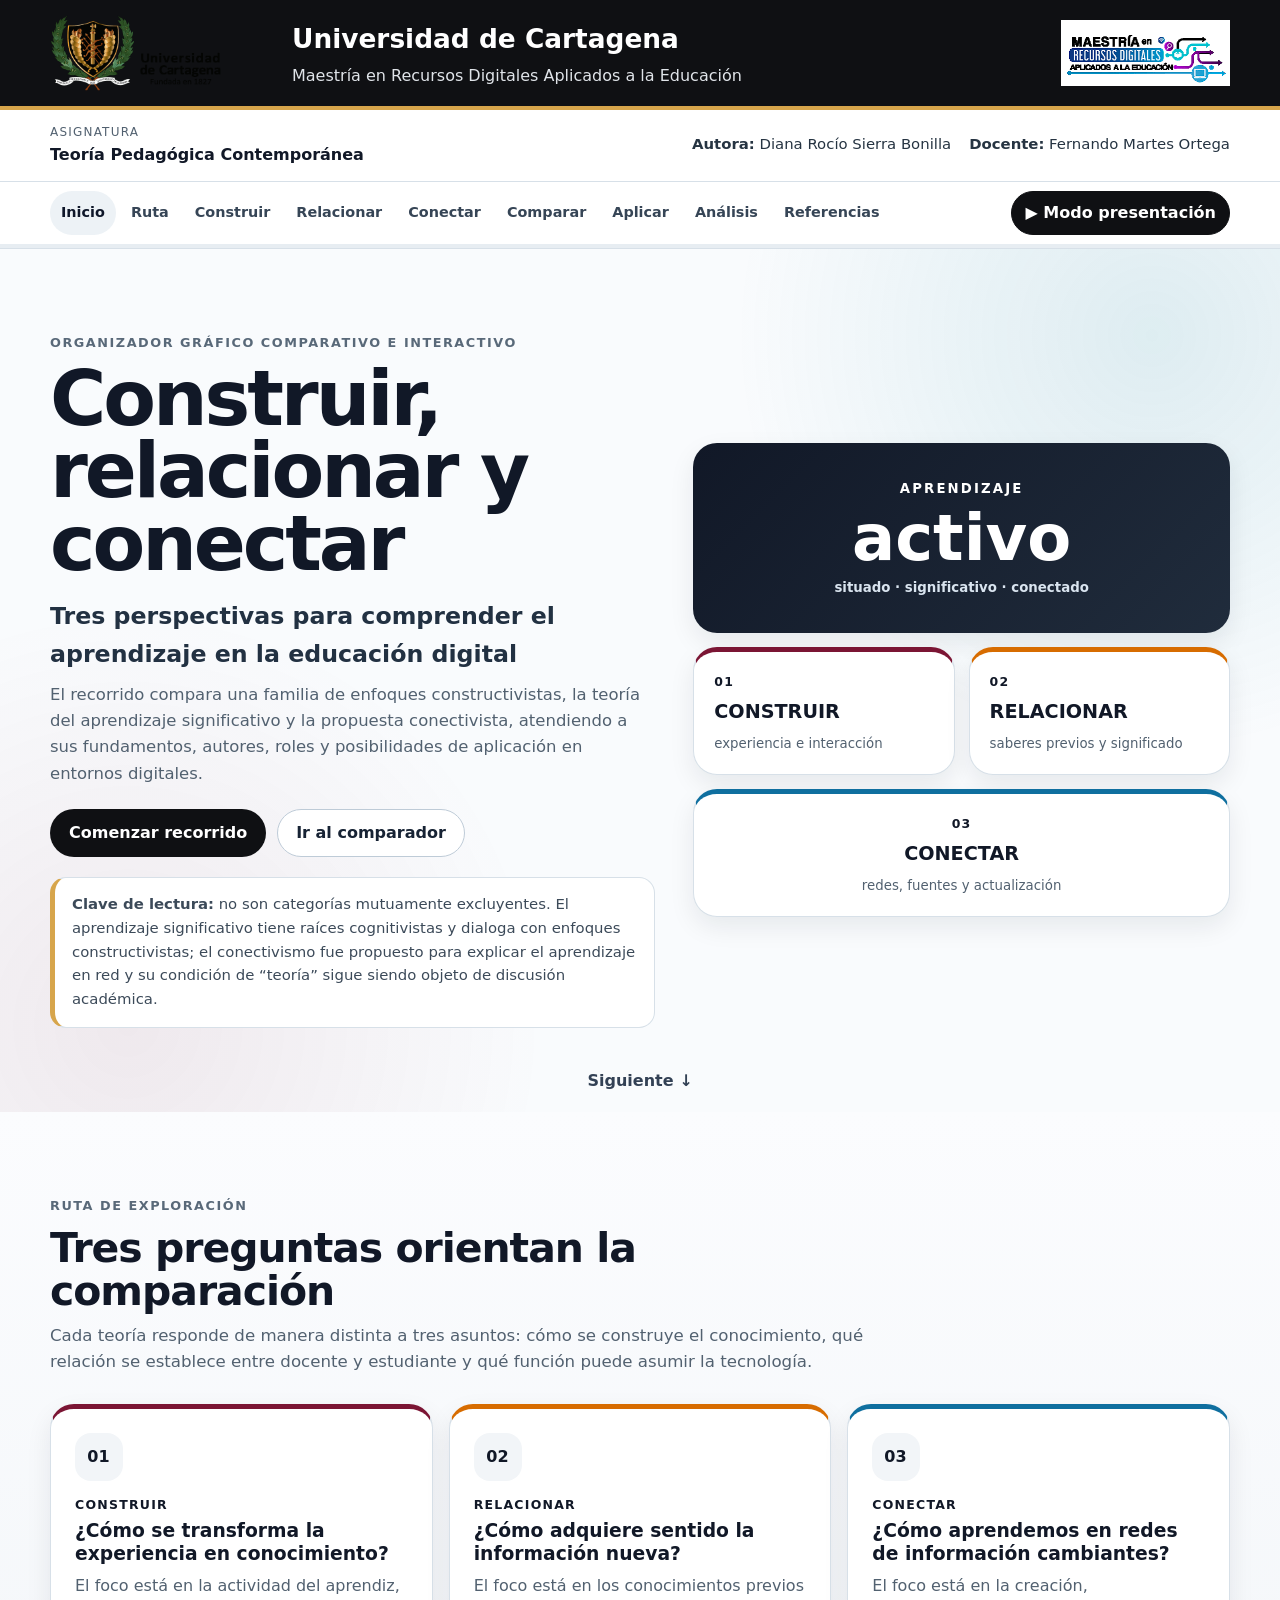
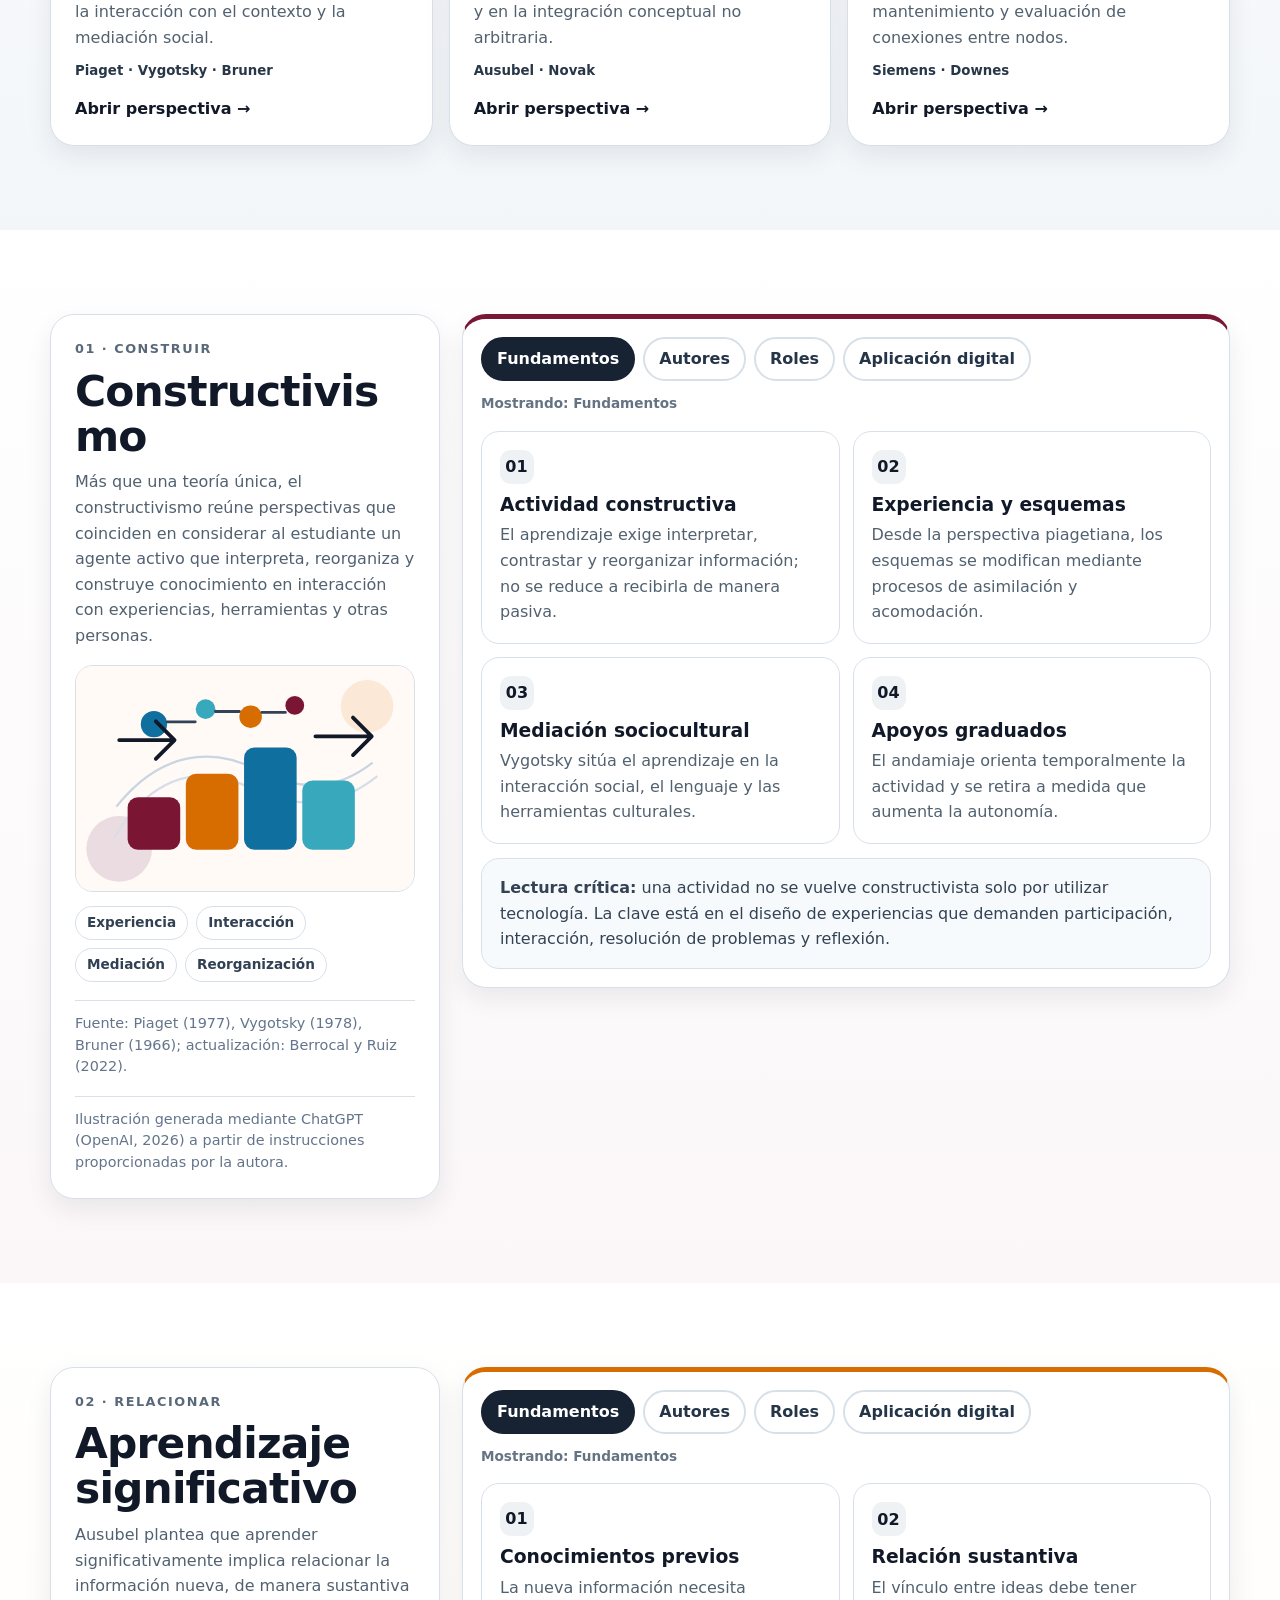
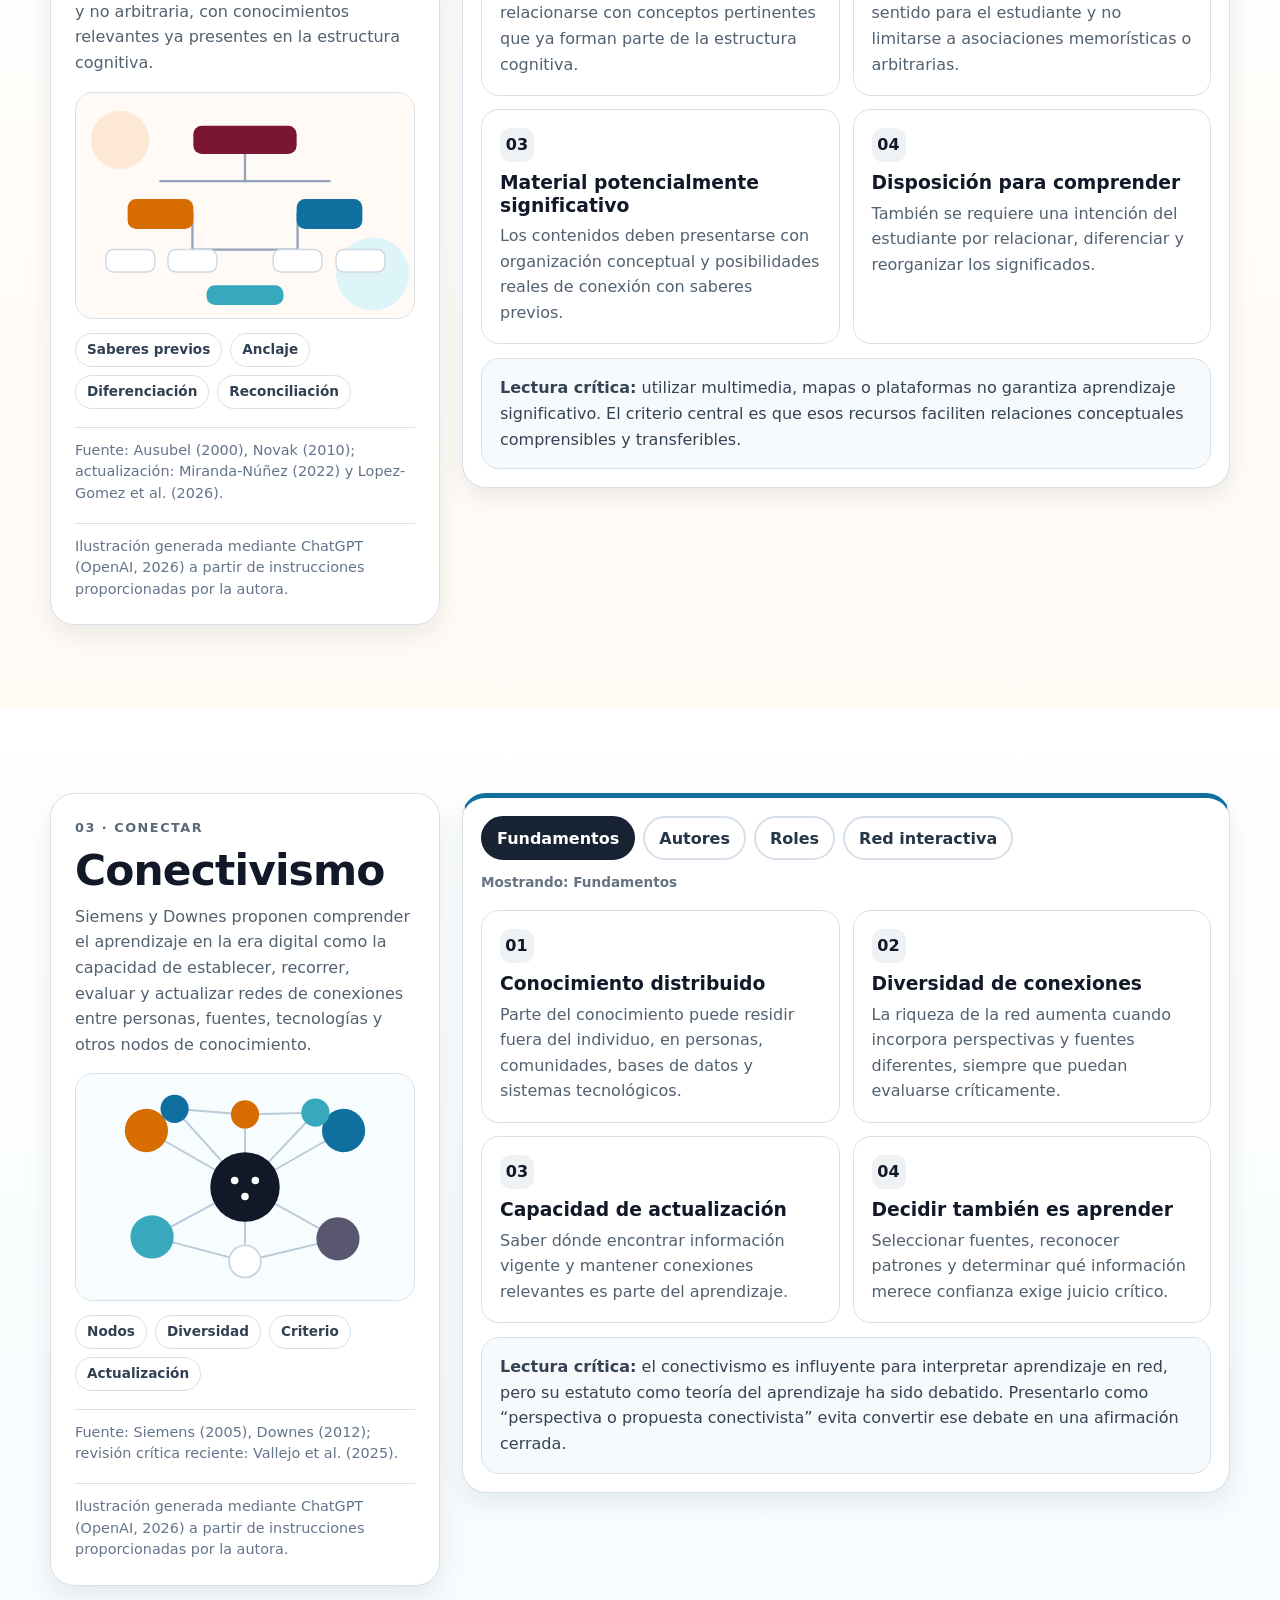
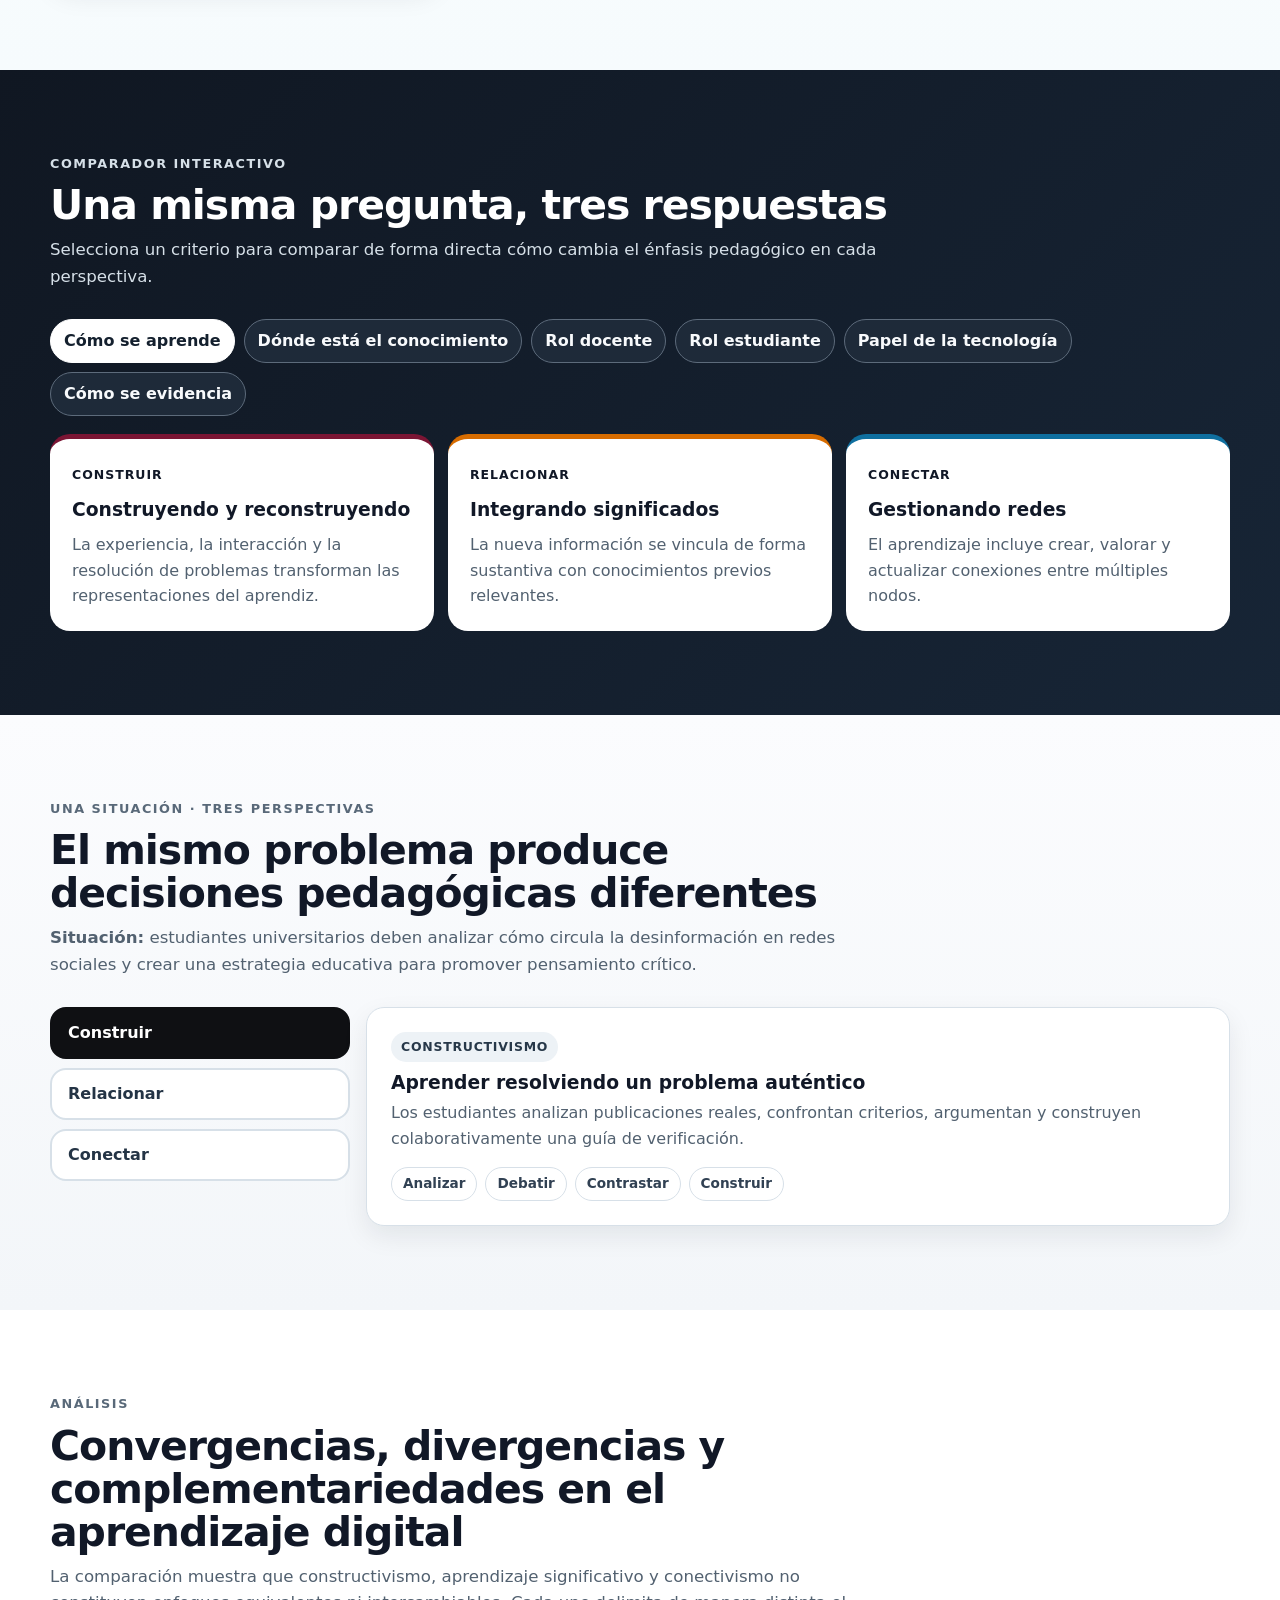
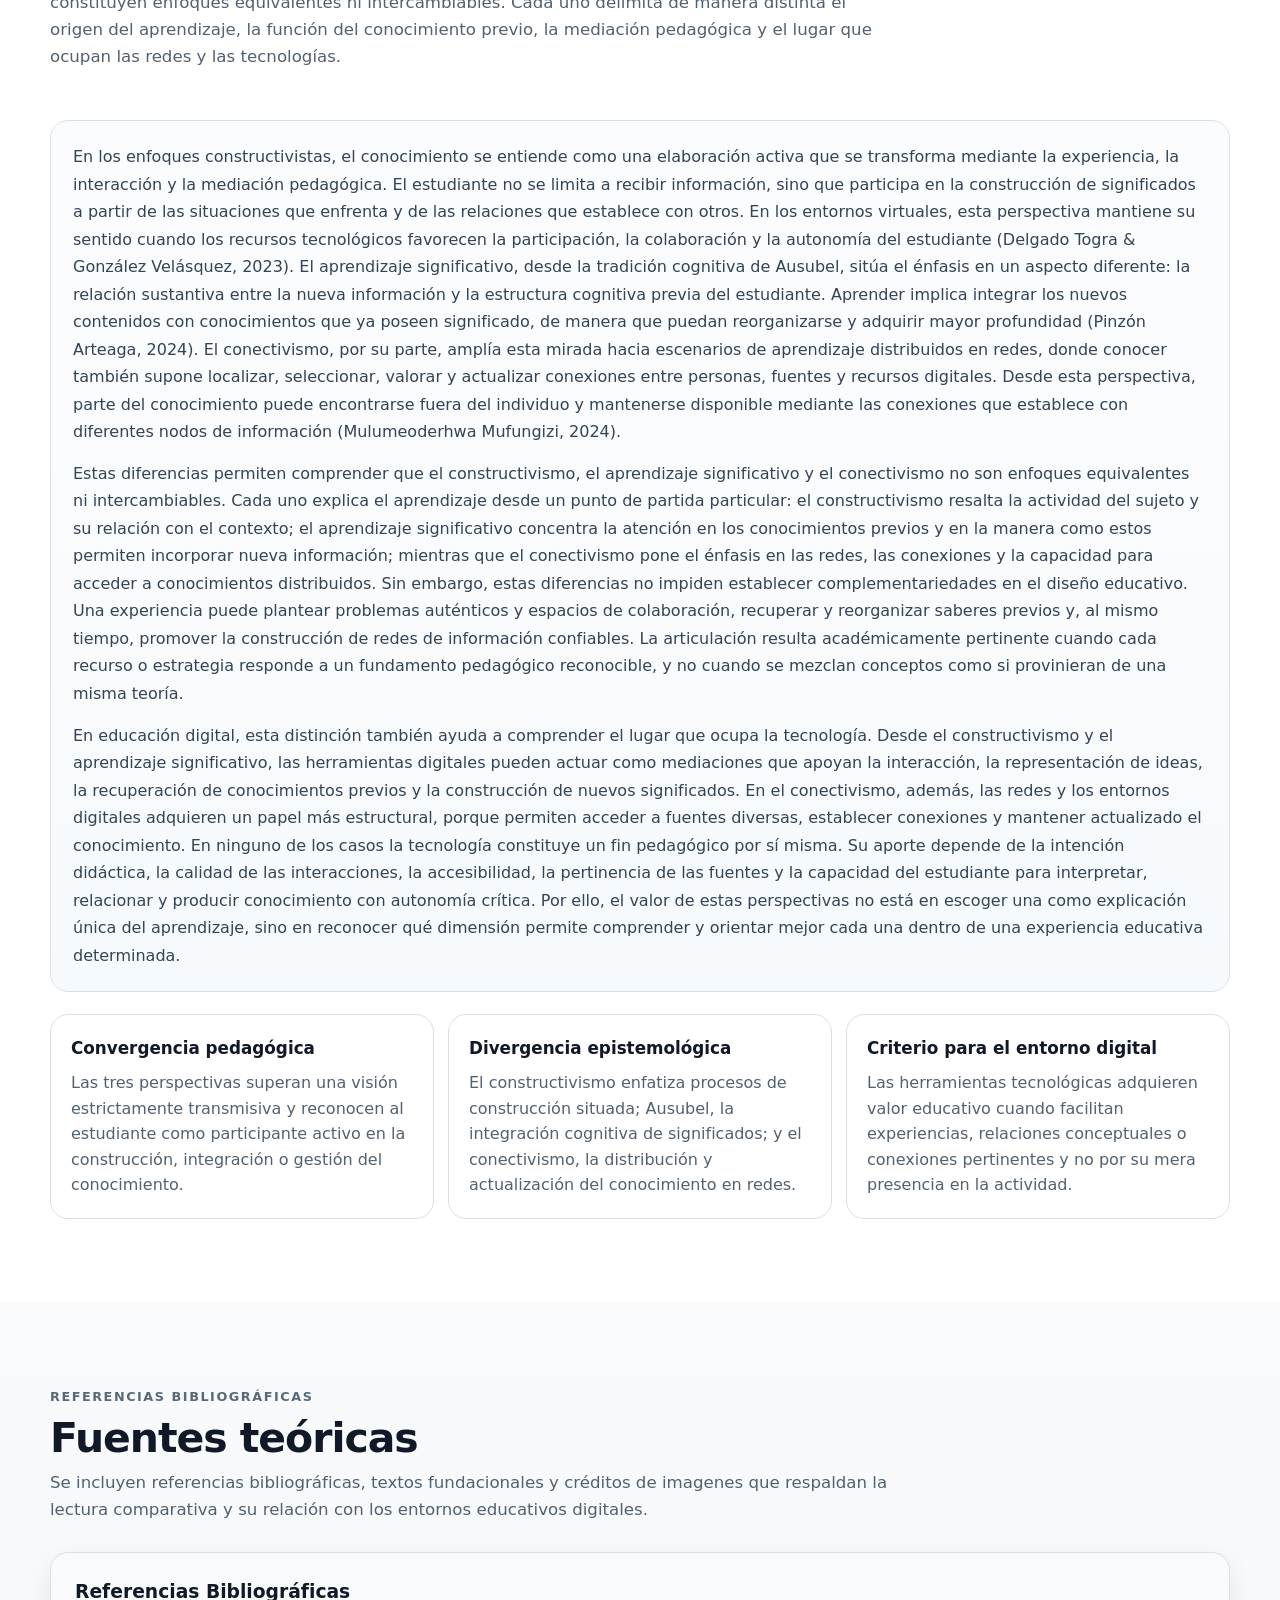
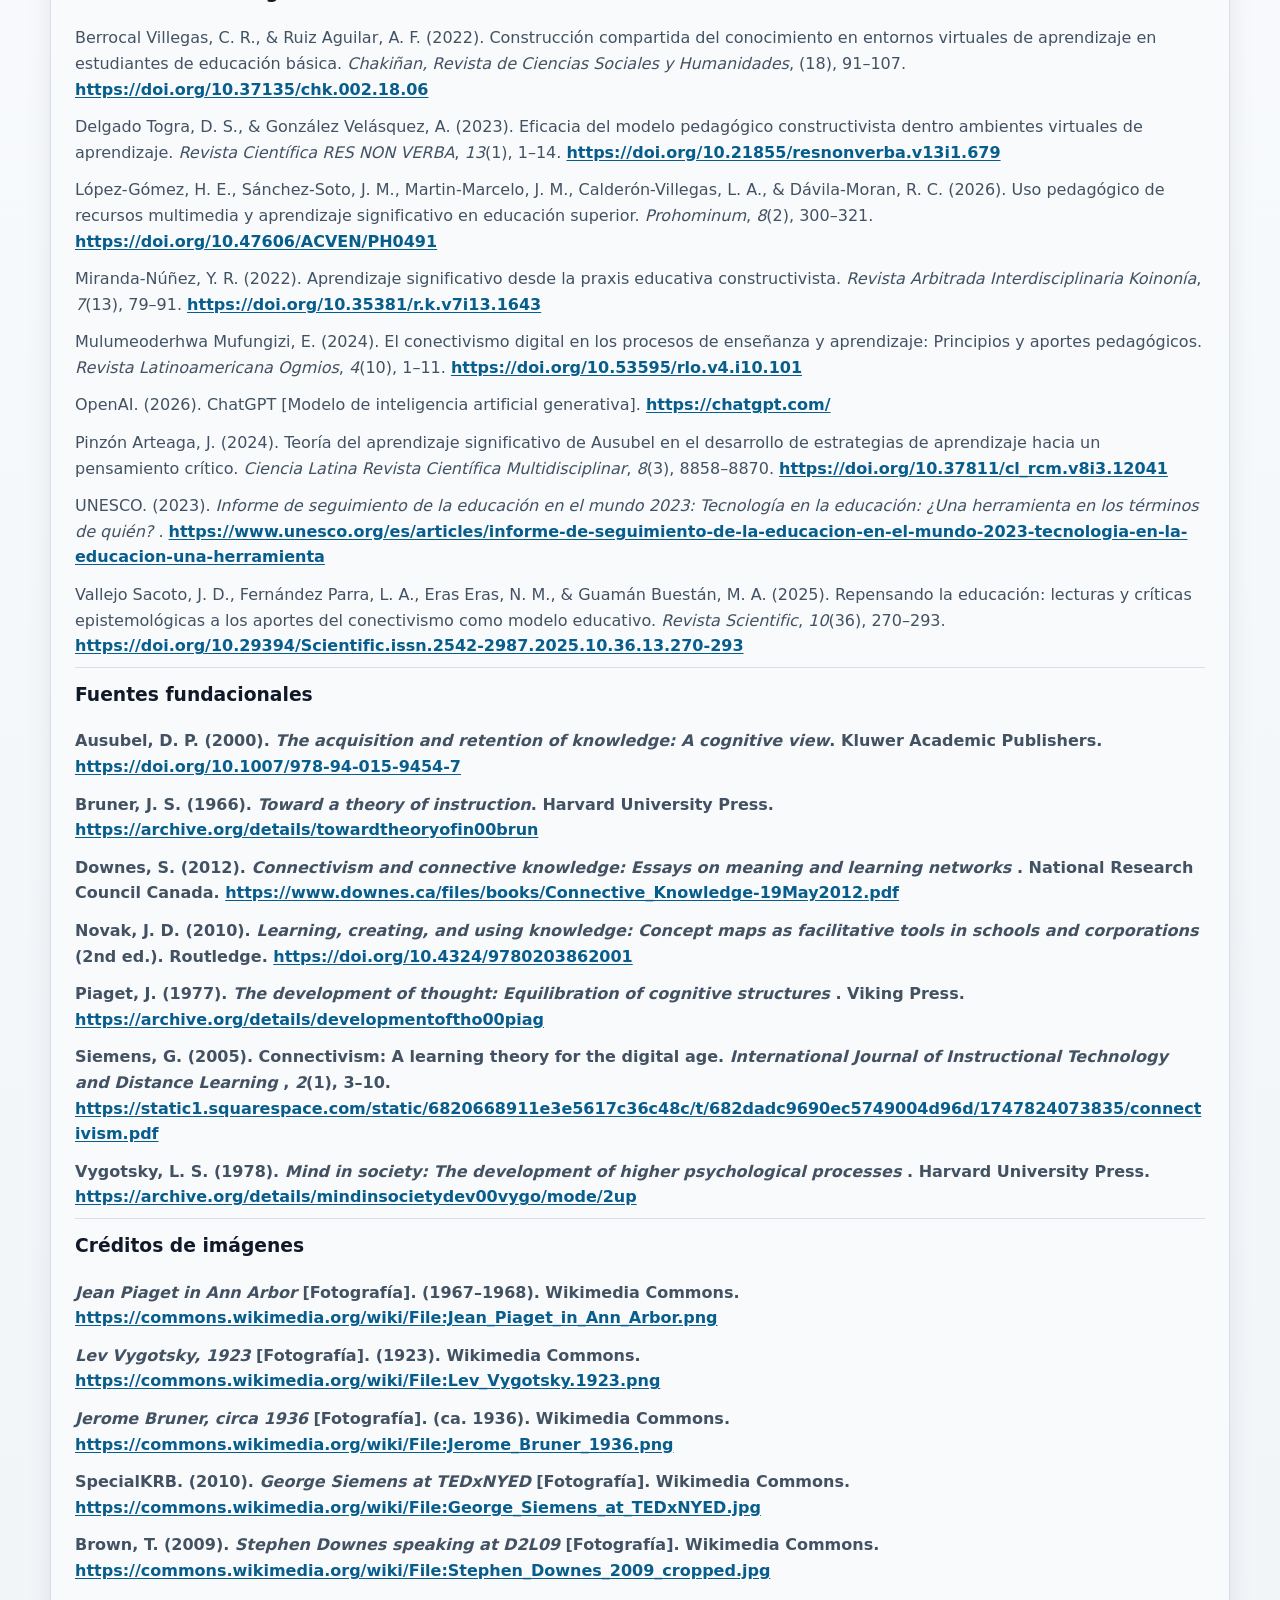
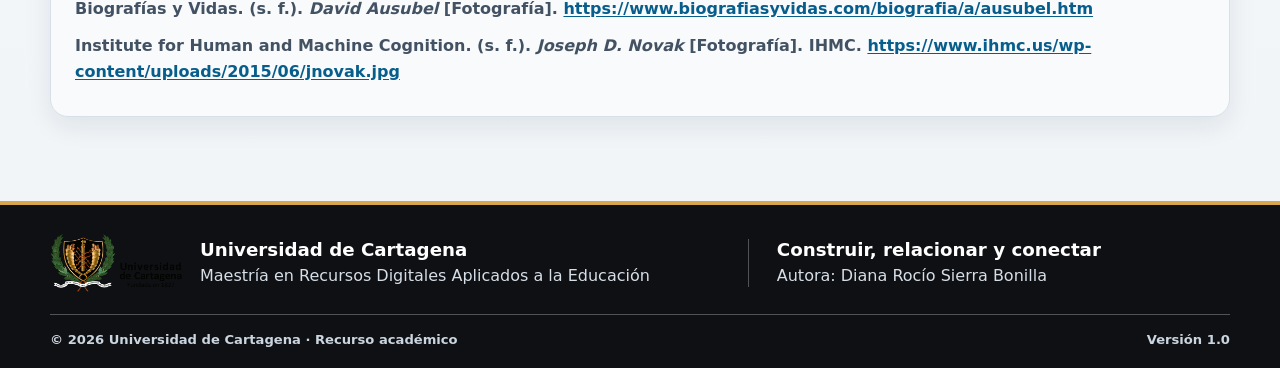
==== commit 31772393: "Update index.html" ====
--- a/index.html
+++ b/index.html
@@ -420,11 +420,11 @@
       <p class="eyebrow">Referencias bibliográficas</p>
 
       <h2 id="referencias-title">
-        Fuentes teóricas y estudios de actualización
+        Fuentes teóricas
       </h2>
 
       <p>
-        Se incluyen textos fundacionales y estudios recientes que respaldan
+        Se incluyen referencias bibliográficas, textos fundacionales y créditos de imagenes que respaldan
         la lectura comparativa y su relación con los entornos educativos digitales.
       </p>
     </div>
@@ -437,7 +437,7 @@
 
       <div class="recent-ref">
 
-        <h3>Estudios recientes</h3>
+        <h3>Referencias Bibliográficas</h3>
 
         <p>
           Berrocal Villegas, C. R., &amp; Ruiz Aguilar, A. F. (2022).
@@ -519,6 +519,19 @@
           </a>
         </p>
 
+         <p>
+          OpenAI. (2026). 
+          ChatGPT [Modelo de inteligencia artificial generativa]. 
+          <a
+            class="reference-url"
+            href="https://chatgpt.com/"
+            rel="noopener noreferrer"
+            target="_blank"
+          >
+            https://chatgpt.com/
+          </a>
+        </p>
+        
         <p>
           Pinzón Arteaga, J. (2024).
           Teoría del aprendizaje significativo de Ausubel en el desarrollo
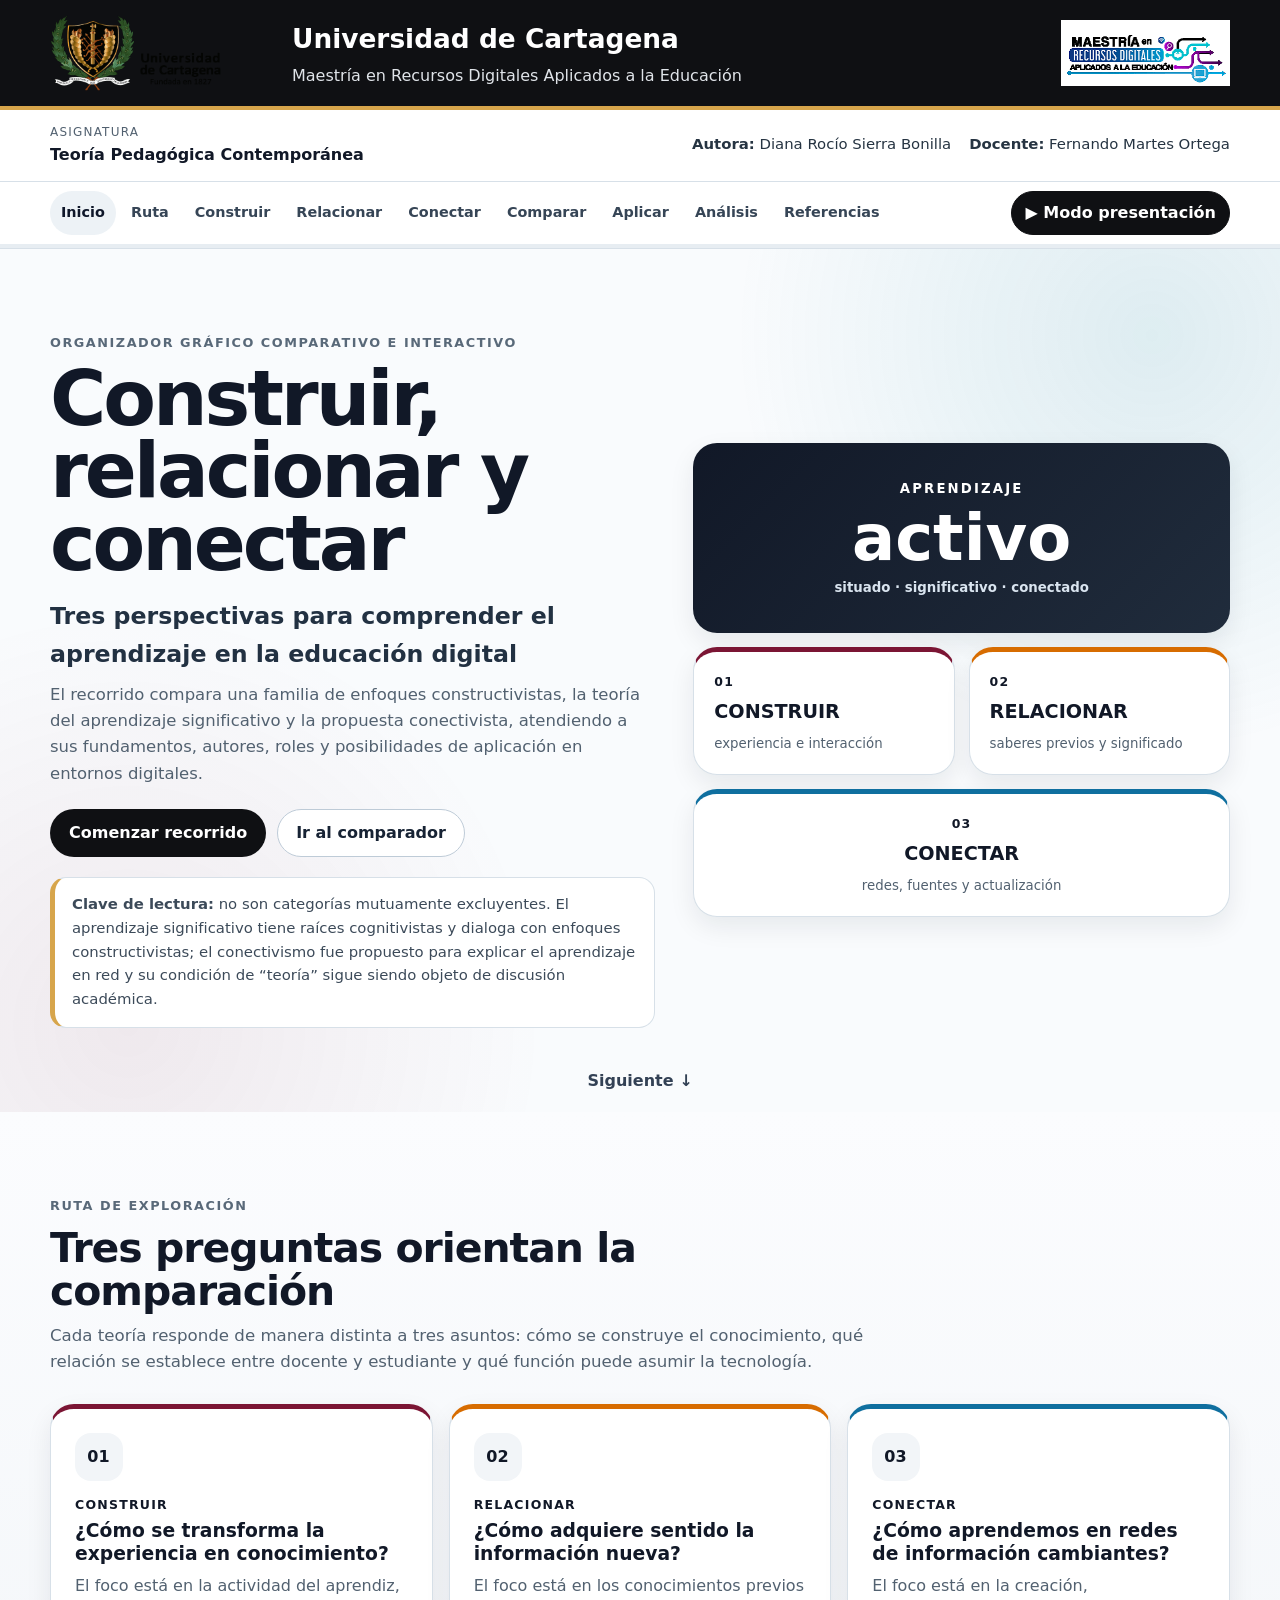
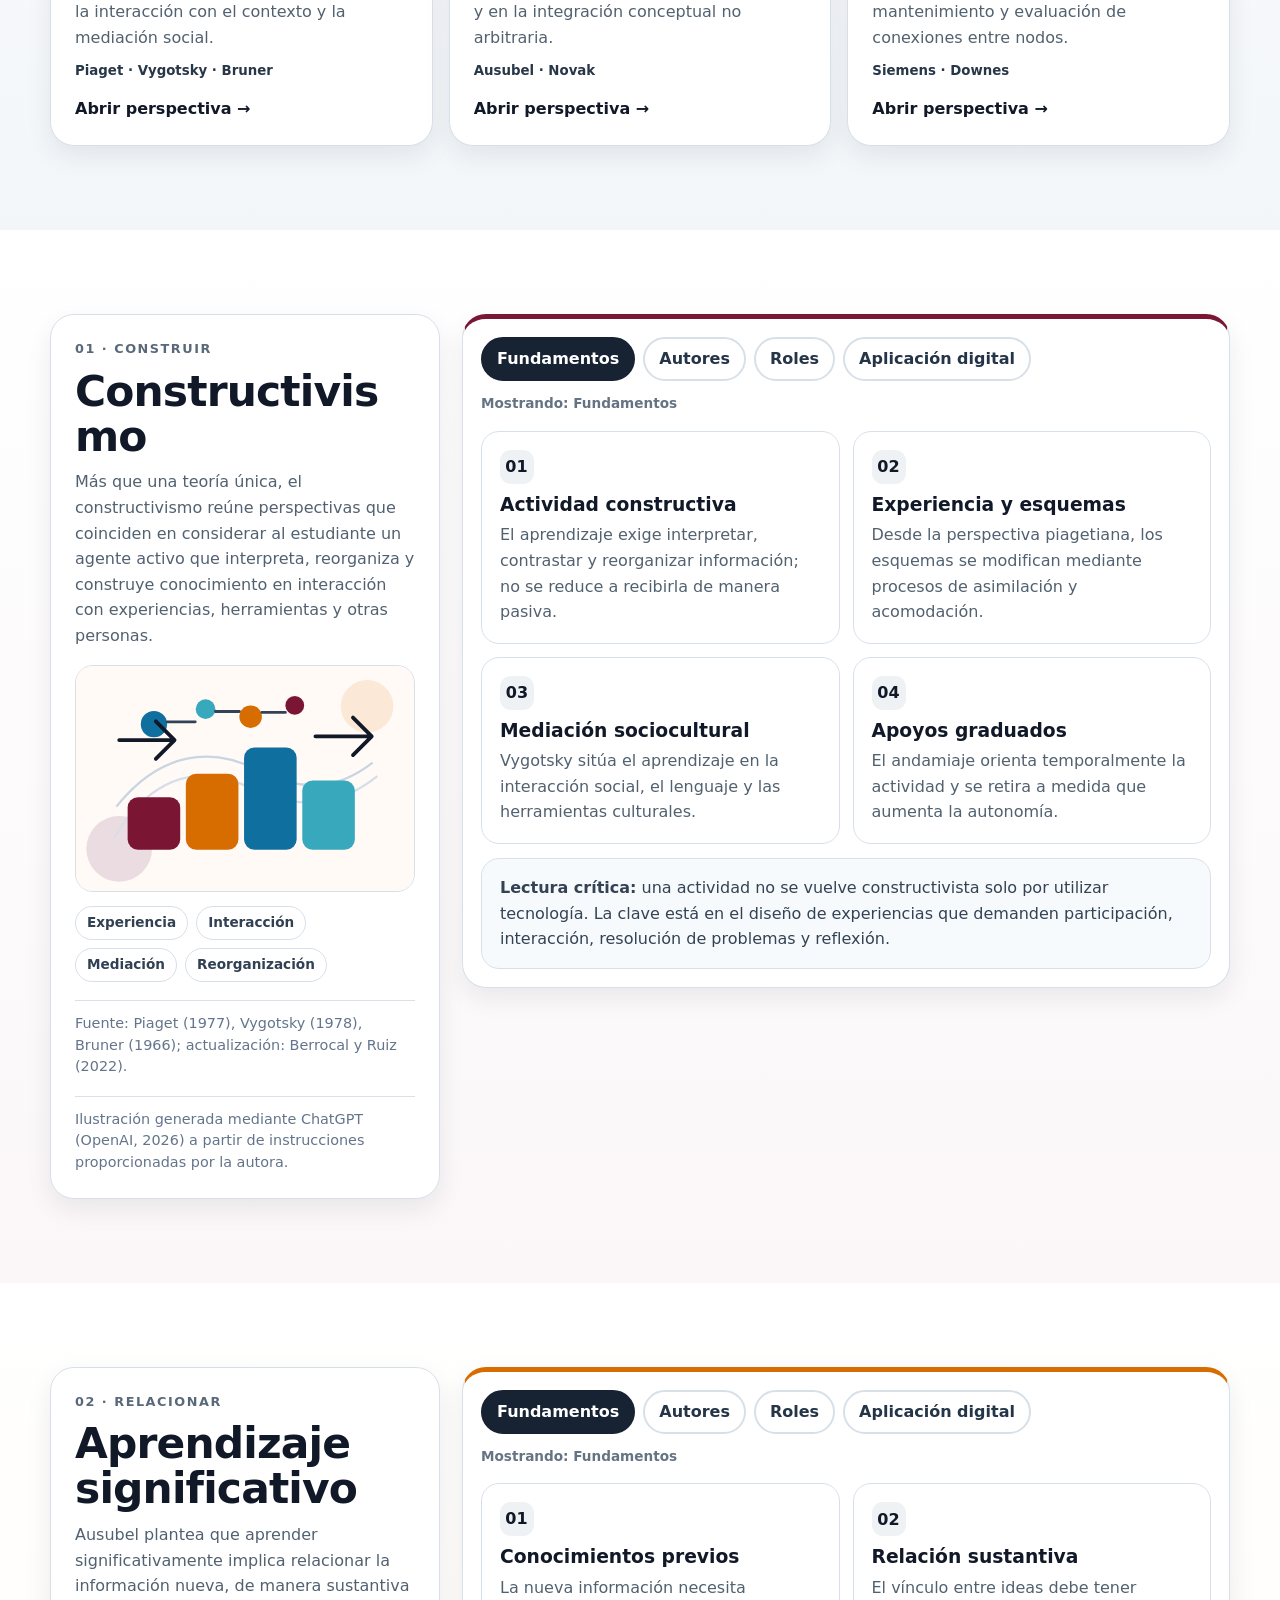
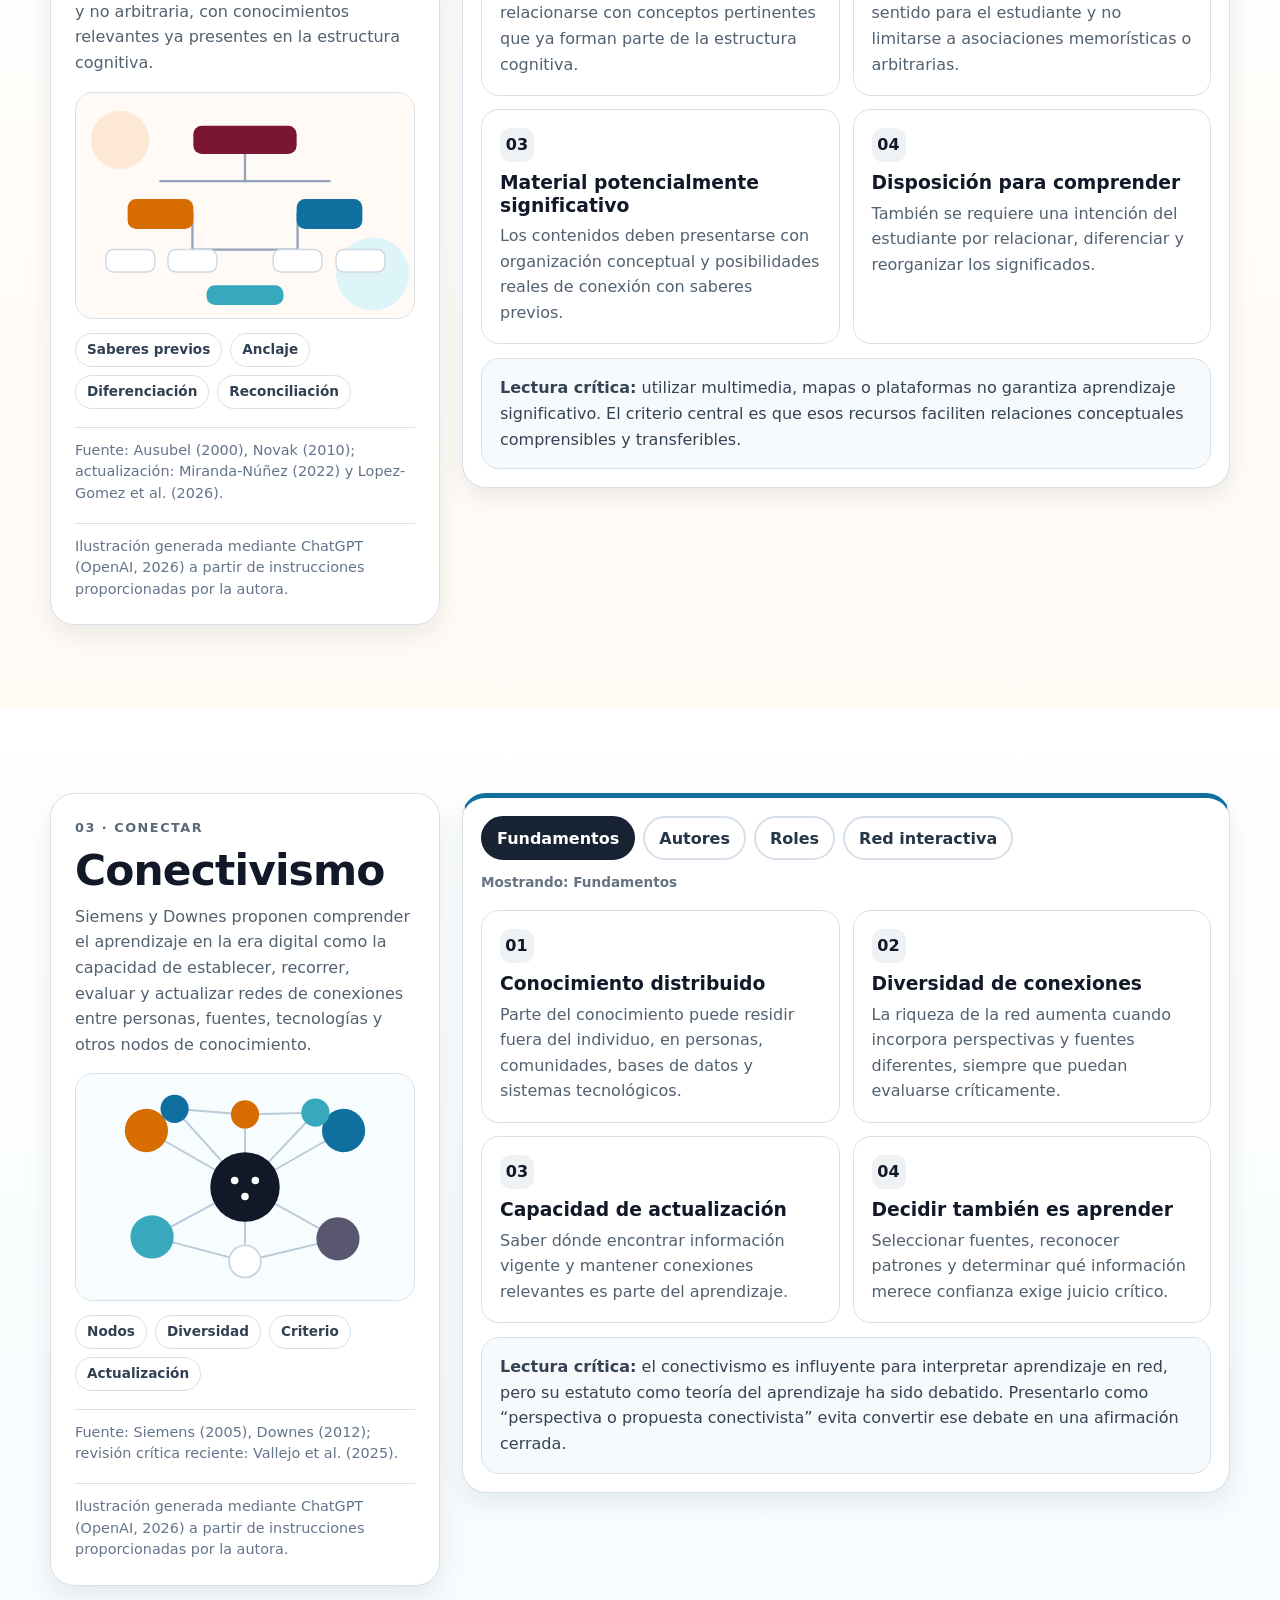
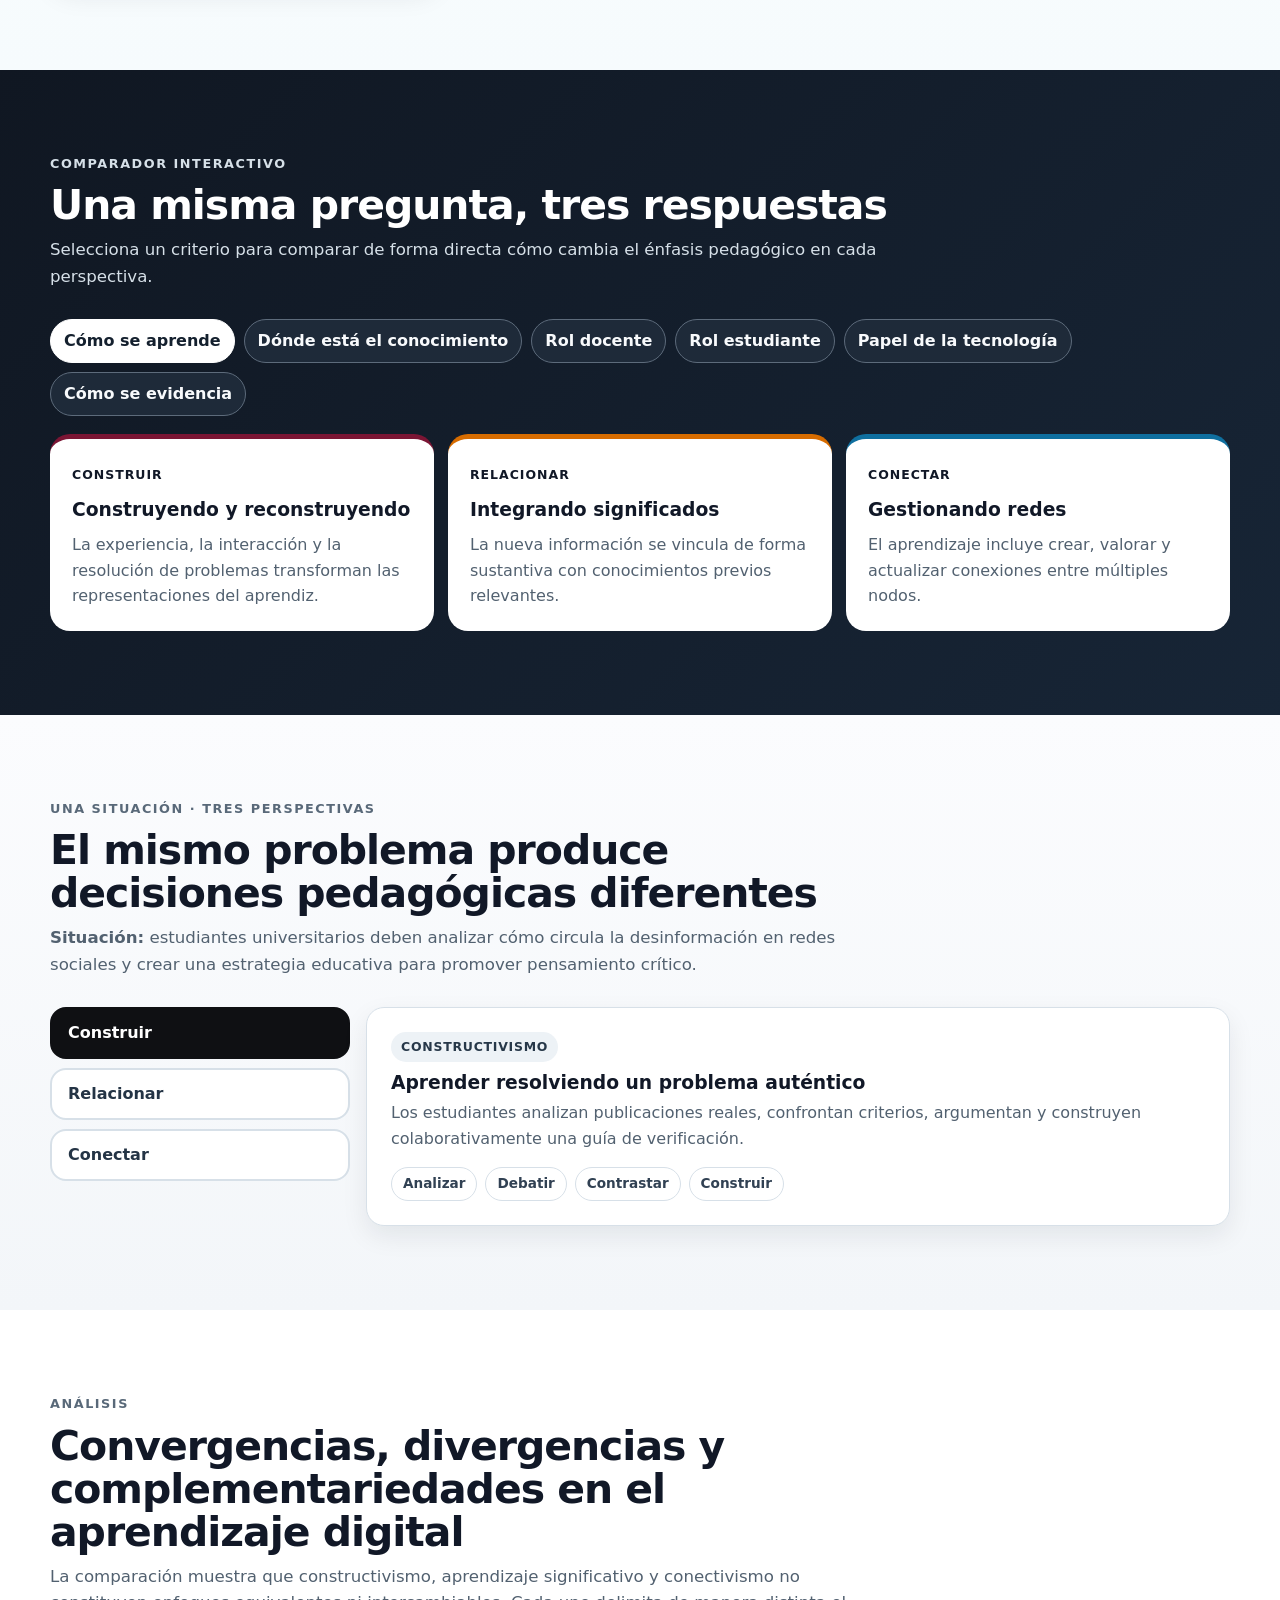
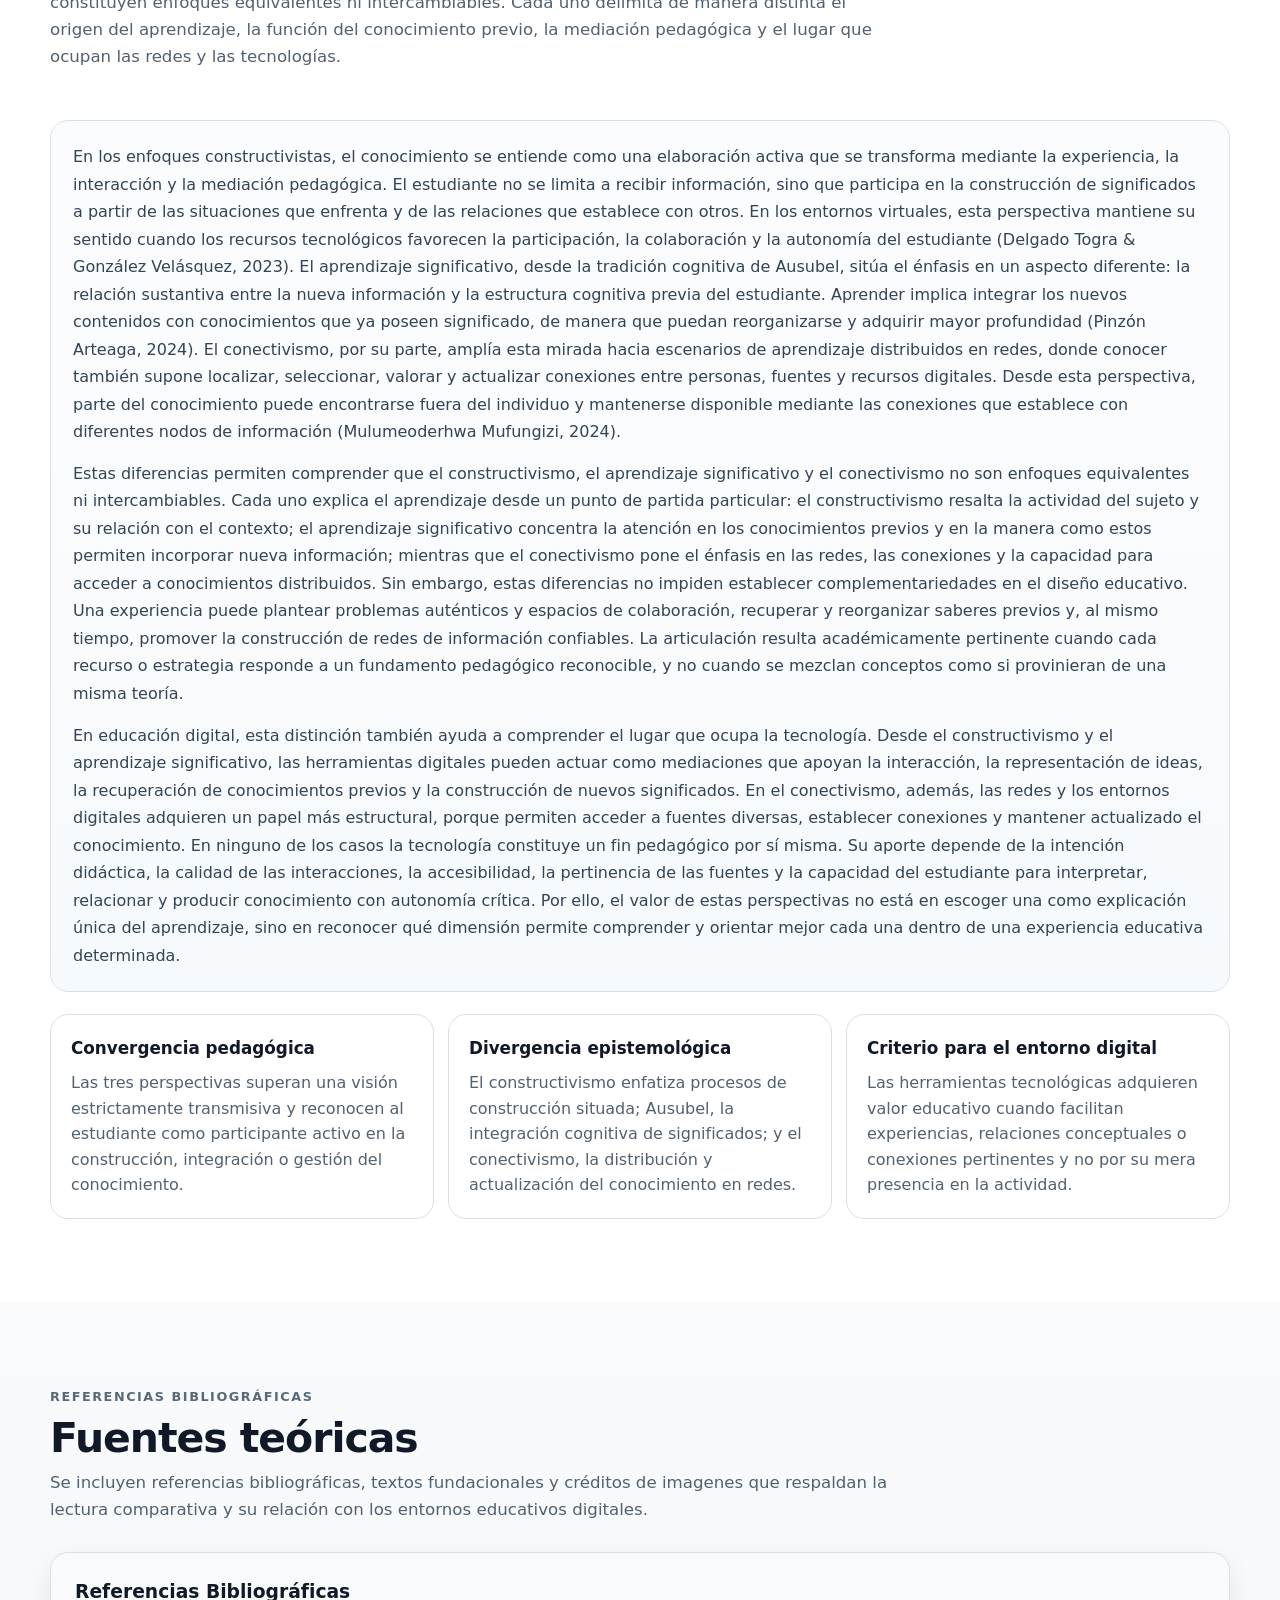
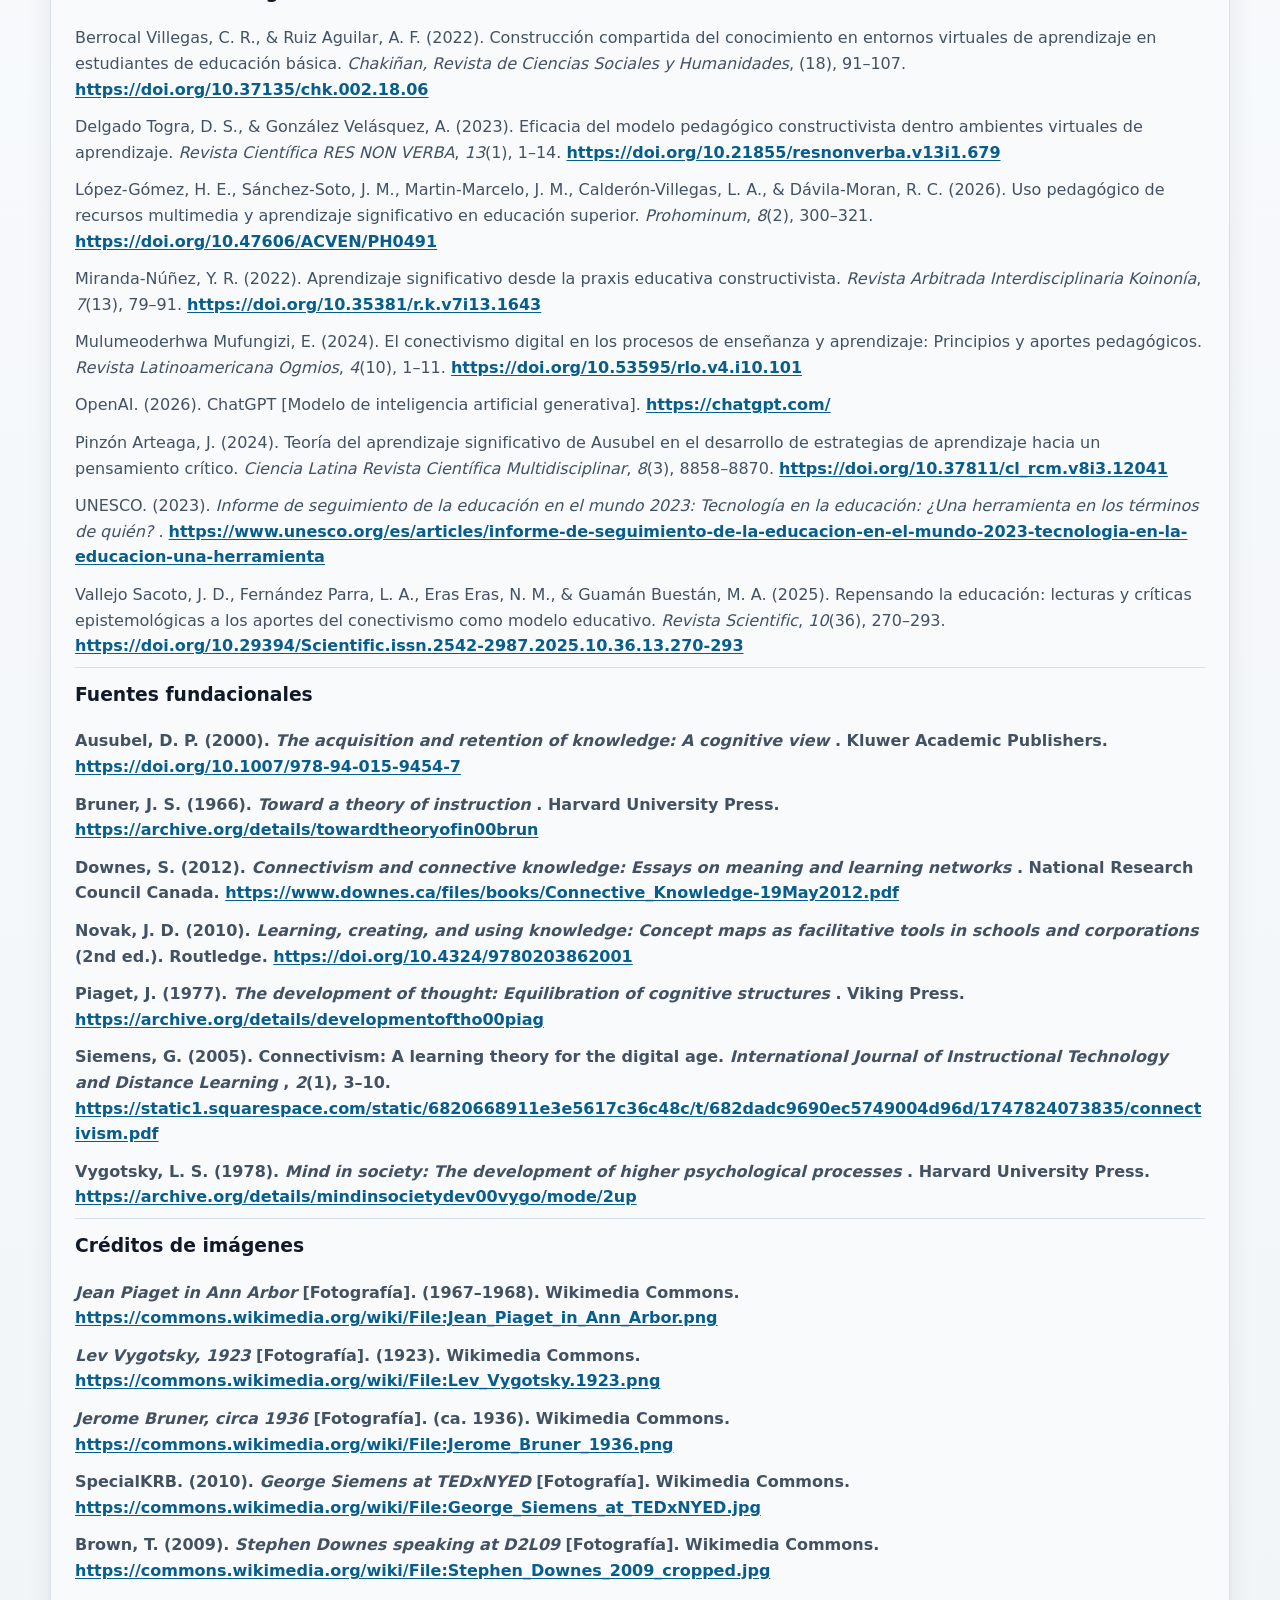
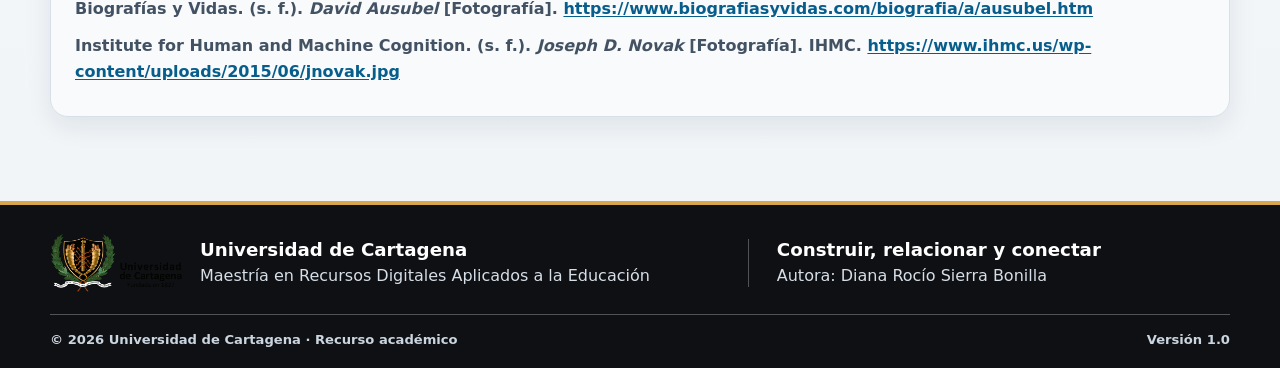
==== commit c3b466c1: "Update index.html" ====
--- a/index.html
+++ b/index.html
@@ -9,29 +9,67 @@
 <title>Construir, relacionar y conectar | Teoría Pedagógica Contemporánea</title>
 <link href="styles.css" rel="stylesheet"/>
 </head>
+
 <body>
+
 <a class="skip-link" href="#contenido">Saltar al contenido principal</a>
+
 <header class="institutional-header" id="inicio">
+
 <div class="institutional-band">
 <div class="shell brand-row">
-<img alt="Universidad de Cartagena" class="brand-logo brand-logo-udc" height="227" src="assets/logo-udc.png" width="510"/>
+
+<img
+    alt="Universidad de Cartagena"
+    class="brand-logo brand-logo-udc"
+    height="227"
+    src="assets/logo-udc.png"
+    width="510"
+/>
+
 <div class="brand-copy">
 <p class="university-name">Universidad de Cartagena</p>
-<p class="program-name">Maestría en Recursos Digitales Aplicados a la Educación</p>
-</div>
-<img alt="Maestría en Recursos Digitales Aplicados a la Educación" class="brand-logo brand-logo-master" height="129" src="assets/logo-maestria.png" width="331"/>
-</div>
-</div>
+<p class="program-name">
+Maestría en Recursos Digitales Aplicados a la Educación
+</p>
+</div>
+
+<img
+    alt="Maestría en Recursos Digitales Aplicados a la Educación"
+    class="brand-logo brand-logo-master"
+    height="129"
+    src="assets/logo-maestria.png"
+    width="331"
+/>
+
+</div>
+</div>
+
 <div class="course-bar">
 <div class="shell course-row">
-<div><span class="course-label">Asignatura</span><strong>Teoría Pedagógica Contemporánea</strong></div>
-<div class="credits"><span><b>Autora:</b> Diana Rocío Sierra Bonilla</span><span><b>Docente:</b> Fernando Martes Ortega</span></div>
-</div>
-</div>
+
+<div>
+<span class="course-label">Asignatura</span>
+<strong>Teoría Pedagógica Contemporánea</strong>
+</div>
+
+<div class="credits">
+<span><b>Autora:</b> Diana Rocío Sierra Bonilla</span>
+<span><b>Docente:</b> Fernando Martes Ortega</span>
+</div>
+
+</div>
+</div>
+
 </header>
+
+
 <nav aria-label="Navegación principal" class="site-nav">
+
 <div class="shell nav-row">
+
 <div aria-label="Secciones del micrositio" class="nav-links">
+
 <a class="nav-link" href="#portada">Inicio</a>
 <a class="nav-link" href="#explorar">Ruta</a>
 <a class="nav-link" href="#construir">Construir</a>
@@ -41,791 +79,2699 @@
 <a class="nav-link" href="#aplicar">Aplicar</a>
 <a class="nav-link" href="#sintesis">Análisis</a>
 <a class="nav-link" href="#referencias">Referencias</a>
-</div>
-<button aria-pressed="false" class="presentation-toggle" id="presentationToggle" type="button">▶ Modo presentación</button>
-</div>
-<div aria-hidden="true" class="progress-track"><span id="progressBar"></span></div>
-</nav><div aria-hidden="true" class="presentation-chrome"><header class="presentation-header"><div class="presentation-header-inner"><img alt="Universidad de Cartagena" class="presentation-logo presentation-logo-udc" height="227" src="assets/logo-udc.png" width="510"/><div class="presentation-header-copy"><strong>Teoría Pedagógica Contemporánea</strong><span>Maestría en Recursos Digitales Aplicados a la Educación</span></div><img alt="Maestría en Recursos Digitales Aplicados a la Educación" class="presentation-logo presentation-logo-master" height="129" src="assets/logo-maestria.png" width="331"/></div></header><footer class="presentation-footer"><div class="presentation-footer-inner"><div class="footer-structure-top presentation-footer-top"><div class="footer-brand-block"><img alt="Universidad de Cartagena" class="footer-structure-logo" height="227" src="assets/logo-udc.png" width="510"/><div class="footer-structure-copy"><strong>Universidad de Cartagena</strong><span>Maestría en Recursos Digitales Aplicados a la Educación</span></div></div><div class="footer-resource-block"><strong>Construir, relacionar y conectar</strong><span>Autora: Diana Rocío Sierra Bonilla</span></div></div><div class="footer-structure-bottom presentation-footer-bottom"><span>© 2026 Universidad de Cartagena · Recurso académico</span><span>Versión 4.6</span></div></div></footer></div>
+
+</div>
+
+<button
+    aria-pressed="false"
+    class="presentation-toggle"
+    id="presentationToggle"
+    type="button"
+>
+▶ Modo presentación
+</button>
+
+</div>
+
+<div aria-hidden="true" class="progress-track">
+<span id="progressBar"></span>
+</div>
+
+</nav>
+
+
+<div aria-hidden="true" class="presentation-chrome">
+
+<header class="presentation-header">
+
+<div class="presentation-header-inner">
+
+<img
+    alt="Universidad de Cartagena"
+    class="presentation-logo presentation-logo-udc"
+    height="227"
+    src="assets/logo-udc.png"
+    width="510"
+/>
+
+<div class="presentation-header-copy">
+<strong>Teoría Pedagógica Contemporánea</strong>
+<span>Maestría en Recursos Digitales Aplicados a la Educación</span>
+</div>
+
+<img
+    alt="Maestría en Recursos Digitales Aplicados a la Educación"
+    class="presentation-logo presentation-logo-master"
+    height="129"
+    src="assets/logo-maestria.png"
+    width="331"
+/>
+
+</div>
+
+</header>
+
+
+<footer class="presentation-footer">
+
+<div class="presentation-footer-inner">
+
+<div class="footer-structure-top presentation-footer-top">
+
+<div class="footer-brand-block">
+
+<img
+    alt="Universidad de Cartagena"
+    class="footer-structure-logo"
+    height="227"
+    src="assets/logo-udc.png"
+    width="510"
+/>
+
+<div class="footer-structure-copy">
+<strong>Universidad de Cartagena</strong>
+<span>Maestría en Recursos Digitales Aplicados a la Educación</span>
+</div>
+
+</div>
+
+<div class="footer-resource-block">
+<strong>Construir, relacionar y conectar</strong>
+<span>Autora: Diana Rocío Sierra Bonilla</span>
+</div>
+
+</div>
+
+<div class="footer-structure-bottom presentation-footer-bottom">
+<span>© 2026 Universidad de Cartagena · Recurso académico</span>
+<span>Versión 4.6</span>
+</div>
+
+</div>
+
+</footer>
+
+</div>
+
+
 <main id="contenido">
-<section aria-labelledby="hero-title" class="scene hero" data-scene-title="Portada" id="portada">
+
+
+<!-- ============================================================
+     PORTADA
+============================================================ -->
+
+<section
+    aria-labelledby="hero-title"
+    class="scene hero"
+    data-scene-title="Portada"
+    id="portada"
+>
+
 <div class="shell hero-grid">
+
 <div class="hero-copy reveal">
-<p class="eyebrow">Organizador gráfico comparativo e interactivo</p>
-<h1 id="hero-title">Construir, relacionar y conectar</h1>
-<p class="hero-subtitle">Tres perspectivas para comprender el aprendizaje en la educación digital</p>
-<p class="hero-question">El recorrido compara una familia de enfoques constructivistas, la teoría del aprendizaje significativo y la propuesta conectivista, atendiendo a sus fundamentos, autores, roles y posibilidades de aplicación en entornos digitales.</p>
+
+<p class="eyebrow">
+Organizador gráfico comparativo e interactivo
+</p>
+
+<h1 id="hero-title">
+Construir, relacionar y conectar
+</h1>
+
+<p class="hero-subtitle">
+Tres perspectivas para comprender el aprendizaje en la educación digital
+</p>
+
+<p class="hero-question">
+El recorrido compara una familia de enfoques constructivistas,
+la teoría del aprendizaje significativo y la propuesta conectivista,
+atendiendo a sus fundamentos, autores, roles y posibilidades de
+aplicación en entornos digitales.
+</p>
+
 <div class="hero-actions">
-<a class="button button-primary" href="#explorar">Comenzar recorrido</a>
-<a class="button button-secondary" href="#comparar">Ir al comparador</a>
-</div>
-<p class="academic-note"><strong>Clave de lectura:</strong> no son categorías mutuamente excluyentes. El aprendizaje significativo tiene raíces cognitivistas y dialoga con enfoques constructivistas; el conectivismo fue propuesto para explicar el aprendizaje en red y su condición de “teoría” sigue siendo objeto de discusión académica.</p>
-</div>
-<div aria-label="Síntesis visual de las tres perspectivas" class="hero-visual reveal">
-<div class="hero-core"><span>APRENDIZAJE</span><strong>activo</strong><small>situado · significativo · conectado</small></div>
-<article class="orbit-card orbit-build"><span>01</span><b>CONSTRUIR</b><small>experiencia e interacción</small></article>
-<article class="orbit-card orbit-relate"><span>02</span><b>RELACIONAR</b><small>saberes previos y significado</small></article>
-<article class="orbit-card orbit-connect"><span>03</span><b>CONECTAR</b><small>redes, fuentes y actualización</small></article>
-</div>
-</div>
-<a class="scene-next" href="#explorar">Siguiente <span aria-hidden="true">↓</span></a>
+
+<a class="button button-primary" href="#explorar">
+Comenzar recorrido
+</a>
+
+<a class="button button-secondary" href="#comparar">
+Ir al comparador
+</a>
+
+</div>
+
+<p class="academic-note">
+<strong>Clave de lectura:</strong>
+no son categorías mutuamente excluyentes. El aprendizaje significativo
+tiene raíces cognitivistas y dialoga con enfoques constructivistas;
+el conectivismo fue propuesto para explicar el aprendizaje en red y
+su condición de “teoría” sigue siendo objeto de discusión académica.
+</p>
+
+</div>
+
+
+<div
+    aria-label="Síntesis visual de las tres perspectivas"
+    class="hero-visual reveal"
+>
+
+<div class="hero-core">
+<span>APRENDIZAJE</span>
+<strong>activo</strong>
+<small>situado · significativo · conectado</small>
+</div>
+
+<article class="orbit-card orbit-build">
+<span>01</span>
+<b>CONSTRUIR</b>
+<small>experiencia e interacción</small>
+</article>
+
+<article class="orbit-card orbit-relate">
+<span>02</span>
+<b>RELACIONAR</b>
+<small>saberes previos y significado</small>
+</article>
+
+<article class="orbit-card orbit-connect">
+<span>03</span>
+<b>CONECTAR</b>
+<small>redes, fuentes y actualización</small>
+</article>
+
+</div>
+
+</div>
+
+<a class="scene-next" href="#explorar">
+Siguiente <span aria-hidden="true">↓</span>
+</a>
+
 </section>
-<section aria-labelledby="explorar-title" class="scene section-soft" data-scene-title="Ruta de exploración" id="explorar">
+
+
+
+<!-- ============================================================
+     RUTA DE EXPLORACIÓN
+============================================================ -->
+
+<section
+    aria-labelledby="explorar-title"
+    class="scene section-soft"
+    data-scene-title="Ruta de exploración"
+    id="explorar"
+>
+
 <div class="shell">
+
 <div class="section-heading reveal">
-<p class="eyebrow">Ruta de exploración</p>
-<h2 id="explorar-title">Tres preguntas orientan la comparación</h2>
-<p>Cada teoría responde de manera distinta a tres asuntos: cómo se construye el conocimiento, qué relación se establece entre docente y estudiante y qué función puede asumir la tecnología.</p>
-</div>
+
+<p class="eyebrow">
+Ruta de exploración
+</p>
+
+<h2 id="explorar-title">
+Tres preguntas orientan la comparación
+</h2>
+
+<p>
+Cada teoría responde de manera distinta a tres asuntos:
+cómo se construye el conocimiento, qué relación se establece
+entre docente y estudiante y qué función puede asumir la tecnología.
+</p>
+
+</div>
+
+
 <div class="route-grid">
-<a class="route-card build reveal" href="#construir"><span class="route-number">01</span><div><p class="route-kicker">Construir</p><h3>¿Cómo se transforma la experiencia en conocimiento?</h3><p>El foco está en la actividad del aprendiz, la interacción con el contexto y la mediación social.</p><small>Piaget · Vygotsky · Bruner</small></div><span class="route-cta">Abrir perspectiva →</span></a>
-<a class="route-card relate reveal" href="#relacionar"><span class="route-number">02</span><div><p class="route-kicker">Relacionar</p><h3>¿Cómo adquiere sentido la información nueva?</h3><p>El foco está en los conocimientos previos y en la integración conceptual no arbitraria.</p><small>Ausubel · Novak</small></div><span class="route-cta">Abrir perspectiva →</span></a>
-<a class="route-card connect reveal" href="#conectar"><span class="route-number">03</span><div><p class="route-kicker">Conectar</p><h3>¿Cómo aprendemos en redes de información cambiantes?</h3><p>El foco está en la creación, mantenimiento y evaluación de conexiones entre nodos.</p><small>Siemens · Downes</small></div><span class="route-cta">Abrir perspectiva →</span></a>
-</div>
-</div>
+
+<a class="route-card build reveal" href="#construir">
+
+<span class="route-number">01</span>
+
+<div>
+
+<p class="route-kicker">
+Construir
+</p>
+
+<h3>
+¿Cómo se transforma la experiencia en conocimiento?
+</h3>
+
+<p>
+El foco está en la actividad del aprendiz,
+la interacción con el contexto y la mediación social.
+</p>
+
+<small>
+Piaget · Vygotsky · Bruner
+</small>
+
+</div>
+
+<span class="route-cta">
+Abrir perspectiva →
+</span>
+
+</a>
+
+
+<a class="route-card relate reveal" href="#relacionar">
+
+<span class="route-number">02</span>
+
+<div>
+
+<p class="route-kicker">
+Relacionar
+</p>
+
+<h3>
+¿Cómo adquiere sentido la información nueva?
+</h3>
+
+<p>
+El foco está en los conocimientos previos y
+en la integración conceptual no arbitraria.
+</p>
+
+<small>
+Ausubel · Novak
+</small>
+
+</div>
+
+<span class="route-cta">
+Abrir perspectiva →
+</span>
+
+</a>
+
+
+<a class="route-card connect reveal" href="#conectar">
+
+<span class="route-number">03</span>
+
+<div>
+
+<p class="route-kicker">
+Conectar
+</p>
+
+<h3>
+¿Cómo aprendemos en redes de información cambiantes?
+</h3>
+
+<p>
+El foco está en la creación, mantenimiento y evaluación
+de conexiones entre nodos.
+</p>
+
+<small>
+Siemens · Downes
+</small>
+
+</div>
+
+<span class="route-cta">
+Abrir perspectiva →
+</span>
+
+</a>
+
+</div>
+
+</div>
+
 </section>
-<section aria-labelledby="constructivismo-title" class="scene theory-scene build-scene" data-scene-title="Constructivismo" id="construir">
+
+
+
+<!-- ============================================================
+     CONSTRUCTIVISMO
+============================================================ -->
+
+<section
+    aria-labelledby="constructivismo-title"
+    class="scene theory-scene build-scene"
+    data-scene-title="Constructivismo"
+    id="construir"
+>
+
 <div class="shell theory-layout">
+
+
 <aside class="theory-visual-card reveal">
-<p class="eyebrow">01 · Construir</p>
-<h2 id="constructivismo-title">Constructivismo</h2>
-<p class="lead">Más que una teoría única, el constructivismo reúne perspectivas que coinciden en considerar al estudiante un agente activo que interpreta, reorganiza y construye conocimiento en interacción con experiencias, herramientas y otras personas.</p>
-<img alt="Ilustración abstracta de construcción progresiva mediante bloques, nodos y conexiones" height="480" loading="lazy" src="assets/illustrations/constructivismo.svg" width="720"/>
-<div aria-label="Conceptos visuales del constructivismo" class="legend"><span>Experiencia</span><span>Interacción</span><span>Mediación</span><span>Reorganización</span></div>
-<p class="source-line">Fuente: Piaget (1977), Vygotsky (1978), Bruner (1966); actualización: Berrocal y Ruiz (2022).</p>
-<p class="source-line">Ilustración generada mediante ChatGPT (OpenAI, 2026) a partir de instrucciones proporcionadas por la autora.</p>
+
+<p class="eyebrow">
+01 · Construir
+</p>
+
+<h2 id="constructivismo-title">
+Constructivismo
+</h2>
+
+<p class="lead">
+Más que una teoría única, el constructivismo reúne perspectivas
+que coinciden en considerar al estudiante un agente activo que
+interpreta, reorganiza y construye conocimiento en interacción
+con experiencias, herramientas y otras personas.
+</p>
+
+<img
+    alt="Ilustración abstracta de construcción progresiva mediante bloques, nodos y conexiones"
+    height="480"
+    loading="lazy"
+    src="assets/illustrations/constructivismo.svg"
+    width="720"
+/>
+
+<div
+    aria-label="Conceptos visuales del constructivismo"
+    class="legend"
+>
+
+<span>Experiencia</span>
+<span>Interacción</span>
+<span>Mediación</span>
+<span>Reorganización</span>
+
+</div>
+
+<p class="source-line">
+Fuente: Piaget (1977), Vygotsky (1978), Bruner (1966);
+actualización: Berrocal y Ruiz (2022).
+</p>
+
+<p class="source-line">
+Ilustración generada mediante ChatGPT (OpenAI, 2026)
+a partir de instrucciones proporcionadas por la autora.
+</p>
+
 </aside>
+
+
 <div class="theory-content reveal" data-panel-group="">
-<div aria-label="Explorar el constructivismo" class="tabbar" role="tablist">
-<button aria-controls="build-foundations" aria-selected="true" class="panel-tab active" data-panel="build-foundations" role="tab" type="button">Fundamentos</button>
-<button aria-controls="build-authors" aria-selected="false" class="panel-tab" data-panel="build-authors" role="tab" type="button">Autores</button>
-<button aria-controls="build-roles" aria-selected="false" class="panel-tab" data-panel="build-roles" role="tab" type="button">Roles</button>
-<button aria-controls="build-digital" aria-selected="false" class="panel-tab" data-panel="build-digital" role="tab" type="button">Aplicación digital</button>
-</div>
-<div aria-live="polite" class="panel-status">Mostrando: Fundamentos</div>
-<div class="panel-content active" id="build-foundations" role="tabpanel">
+
+
+<div
+    aria-label="Explorar el constructivismo"
+    class="tabbar"
+    role="tablist"
+>
+
+<button
+    aria-controls="build-foundations"
+    aria-selected="true"
+    class="panel-tab active"
+    data-panel="build-foundations"
+    role="tab"
+    type="button"
+>
+Fundamentos
+</button>
+
+<button
+    aria-controls="build-authors"
+    aria-selected="false"
+    class="panel-tab"
+    data-panel="build-authors"
+    role="tab"
+    type="button"
+>
+Autores
+</button>
+
+<button
+    aria-controls="build-roles"
+    aria-selected="false"
+    class="panel-tab"
+    data-panel="build-roles"
+    role="tab"
+    type="button"
+>
+Roles
+</button>
+
+<button
+    aria-controls="build-digital"
+    aria-selected="false"
+    class="panel-tab"
+    data-panel="build-digital"
+    role="tab"
+    type="button"
+>
+Aplicación digital
+</button>
+
+</div>
+
+
+<div aria-live="polite" class="panel-status">
+Mostrando: Fundamentos
+</div>
+
+
+<!-- FUNDAMENTOS -->
+
+<div
+    class="panel-content active"
+    id="build-foundations"
+    role="tabpanel"
+>
+
 <div class="principle-grid">
-<article><span>01</span><h3>Actividad constructiva</h3><p>El aprendizaje exige interpretar, contrastar y reorganizar información; no se reduce a recibirla de manera pasiva.</p></article>
-<article><span>02</span><h3>Experiencia y esquemas</h3><p>Desde la perspectiva piagetiana, los esquemas se modifican mediante procesos de asimilación y acomodación.</p></article>
-<article><span>03</span><h3>Mediación sociocultural</h3><p>Vygotsky sitúa el aprendizaje en la interacción social, el lenguaje y las herramientas culturales.</p></article>
-<article><span>04</span><h3>Apoyos graduados</h3><p>El andamiaje orienta temporalmente la actividad y se retira a medida que aumenta la autonomía.</p></article>
-</div>
-<div class="critical-note"><strong>Lectura crítica:</strong> una actividad no se vuelve constructivista solo por utilizar tecnología. La clave está en el diseño de experiencias que demanden participación, interacción, resolución de problemas y reflexión.</div>
-</div>
-<div class="panel-content" hidden id="build-authors" role="tabpanel">
-  <div class="author-grid three">
-    <article class="author-card">
-      <img
-        alt="Retrato de Jean Piaget"
-        height="560"
-        loading="lazy"
-        src="assets/authors/piaget.jpg"
-        width="560"
-      />
-      <div>
-        <h3>Jean Piaget</h3>
-        <p>
-          Explica la construcción cognitiva mediante la reorganización
-          progresiva de esquemas y el equilibrio entre asimilación y acomodación.
-        </p>
-      </div>
-    </article>
-    <article class="author-card">
-      <img
-        alt="Retrato de Lev Vygotsky"
-        height="560"
-        loading="lazy"
-        src="assets/authors/vygotsky.jpg"
-        width="560"
-      />
-      <div>
-        <h3>Lev Vygotsky</h3>
-        <p>
-          Destaca la mediación social y cultural, el lenguaje y la zona de
-          desarrollo próximo como condiciones del aprendizaje.
-        </p>
-      </div>
-    </article>
-    <article class="author-card">
-      <img
-        alt="Retrato de Jerome Bruner"
-        height="560"
-        loading="lazy"
-        src="assets/authors/bruner.jpg"
-        width="560"
-      />
-      <div>
-        <h3>Jerome Bruner</h3>
-        <p>
-          Desarrolla aportes sobre aprendizaje por descubrimiento, modos de
-          representación y apoyo progresivo al aprendiz.
-        </p>
-      </div>
-    </article>
-  </div>
-  <p class="source-line">
-    Fuente de las imágenes: Wikimedia Commons. Consulte los créditos completos
-    y las licencias en la sección Referencias.
-  </p>
-</div>
-</div>
-</div>
-<div class="panel-content" hidden="" id="build-roles" role="tabpanel">
-<div class="role-grid"><article><span>Docente</span><h3>Mediador y diseñador de experiencias</h3><p>Propone problemas, organiza interacciones, formula preguntas, ofrece apoyos y promueve reflexión sobre el proceso.</p></article><article><span>Estudiante</span><h3>Constructor activo</h3><p>Explora, formula hipótesis, argumenta, colabora, toma decisiones y revisa sus representaciones a partir de nuevas evidencias.</p></article></div>
-</div>
-<div class="panel-content" hidden="" id="build-digital" role="tabpanel">
-<div class="application-card"><div><span class="badge">Ejemplo</span><h3>Resolver un problema auténtico con producción colaborativa</h3><p>El grupo analiza una situación real, contrasta fuentes, discute interpretaciones y crea una solución argumentada mediante documentos compartidos, foros, simulaciones o murales digitales.</p></div><ol><li>Problema situado</li><li>Exploración de evidencias</li><li>Interacción y contraste</li><li>Producción y revisión</li></ol></div>
-</div>
-</div>
-</div>
+
+<article>
+
+<span>01</span>
+
+<h3>
+Actividad constructiva
+</h3>
+
+<p>
+El aprendizaje exige interpretar, contrastar y reorganizar
+información; no se reduce a recibirla de manera pasiva.
+</p>
+
+</article>
+
+
+<article>
+
+<span>02</span>
+
+<h3>
+Experiencia y esquemas
+</h3>
+
+<p>
+Desde la perspectiva piagetiana, los esquemas se modifican
+mediante procesos de asimilación y acomodación.
+</p>
+
+</article>
+
+
+<article>
+
+<span>03</span>
+
+<h3>
+Mediación sociocultural
+</h3>
+
+<p>
+Vygotsky sitúa el aprendizaje en la interacción social,
+el lenguaje y las herramientas culturales.
+</p>
+
+</article>
+
+
+<article>
+
+<span>04</span>
+
+<h3>
+Apoyos graduados
+</h3>
+
+<p>
+El andamiaje orienta temporalmente la actividad y se retira
+a medida que aumenta la autonomía.
+</p>
+
+</article>
+
+</div>
+
+
+<div class="critical-note">
+
+<strong>Lectura crítica:</strong>
+
+una actividad no se vuelve constructivista solo por utilizar tecnología.
+La clave está en el diseño de experiencias que demanden participación,
+interacción, resolución de problemas y reflexión.
+
+</div>
+
+</div>
+
+
+<!-- AUTORES -->
+
+<div
+    class="panel-content"
+    hidden
+    id="build-authors"
+    role="tabpanel"
+>
+
+<div class="author-grid three">
+
+
+<article class="author-card">
+
+<img
+    alt="Retrato de Jean Piaget"
+    height="560"
+    loading="lazy"
+    src="assets/authors/piaget.jpg"
+    width="560"
+/>
+
+<div>
+
+<h3>
+Jean Piaget
+</h3>
+
+<p>
+Explica la construcción cognitiva mediante la reorganización
+progresiva de esquemas y el equilibrio entre asimilación
+y acomodación.
+</p>
+
+</div>
+
+</article>
+
+
+<article class="author-card">
+
+<img
+    alt="Retrato de Lev Vygotsky"
+    height="560"
+    loading="lazy"
+    src="assets/authors/vygotsky.jpg"
+    width="560"
+/>
+
+<div>
+
+<h3>
+Lev Vygotsky
+</h3>
+
+<p>
+Destaca la mediación social y cultural, el lenguaje y la zona de
+desarrollo próximo como condiciones del aprendizaje.
+</p>
+
+</div>
+
+</article>
+
+
+<article class="author-card">
+
+<img
+    alt="Retrato de Jerome Bruner"
+    height="560"
+    loading="lazy"
+    src="assets/authors/bruner.jpg"
+    width="560"
+/>
+
+<div>
+
+<h3>
+Jerome Bruner
+</h3>
+
+<p>
+Desarrolla aportes sobre aprendizaje por descubrimiento,
+modos de representación y apoyo progresivo al aprendiz.
+</p>
+
+</div>
+
+</article>
+
+</div>
+
+
+<p class="source-line">
+Fuente de las imágenes: Wikimedia Commons.
+Consulte los créditos completos y las licencias
+en la sección Referencias.
+</p>
+
+</div>
+
+
+<!-- ROLES -->
+
+<div
+    class="panel-content"
+    hidden
+    id="build-roles"
+    role="tabpanel"
+>
+
+<div class="role-grid">
+
+<article>
+
+<span>Docente</span>
+
+<h3>
+Mediador y diseñador de experiencias
+</h3>
+
+<p>
+Propone problemas, organiza interacciones, formula preguntas,
+ofrece apoyos y promueve reflexión sobre el proceso.
+</p>
+
+</article>
+
+
+<article>
+
+<span>Estudiante</span>
+
+<h3>
+Constructor activo
+</h3>
+
+<p>
+Explora, formula hipótesis, argumenta, colabora, toma decisiones
+y revisa sus representaciones a partir de nuevas evidencias.
+</p>
+
+</article>
+
+</div>
+
+</div>
+
+
+<!-- APLICACIÓN DIGITAL -->
+
+<div
+    class="panel-content"
+    hidden
+    id="build-digital"
+    role="tabpanel"
+>
+
+<div class="application-card">
+
+<div>
+
+<span class="badge">
+Ejemplo
+</span>
+
+<h3>
+Resolver un problema auténtico con producción colaborativa
+</h3>
+
+<p>
+El grupo analiza una situación real, contrasta fuentes,
+discute interpretaciones y crea una solución argumentada
+mediante documentos compartidos, foros, simulaciones
+o murales digitales.
+</p>
+
+</div>
+
+<ol>
+
+<li>Problema situado</li>
+<li>Exploración de evidencias</li>
+<li>Interacción y contraste</li>
+<li>Producción y revisión</li>
+
+</ol>
+
+</div>
+
+</div>
+
+
+<!-- CIERRE CORRECTO DE theory-content -->
+
+</div>
+
+</div>
+
 </section>
-<section aria-labelledby="significativo-title" class="scene theory-scene relate-scene" data-scene-title="Aprendizaje significativo" id="relacionar">
+
+
+
+<!-- ============================================================
+     APRENDIZAJE SIGNIFICATIVO
+============================================================ -->
+
+<section
+    aria-labelledby="significativo-title"
+    class="scene theory-scene relate-scene"
+    data-scene-title="Aprendizaje significativo"
+    id="relacionar"
+>
+
 <div class="shell theory-layout">
+
+
 <aside class="theory-visual-card reveal">
-<p class="eyebrow">02 · Relacionar</p>
-<h2 id="significativo-title">Aprendizaje significativo</h2>
-<p class="lead">Ausubel plantea que aprender significativamente implica relacionar la información nueva, de manera sustantiva y no arbitraria, con conocimientos relevantes ya presentes en la estructura cognitiva.</p>
-<img alt="Ilustración abstracta de un mapa conceptual jerárquico con nodos conectados" height="480" loading="lazy" src="assets/illustrations/significativo.svg" width="720"/>
-<div class="legend"><span>Saberes previos</span><span>Anclaje</span><span>Diferenciación</span><span>Reconciliación</span></div>
-<p class="source-line">Fuente: Ausubel (2000), Novak (2010); actualización: Miranda-Núñez (2022) y Lopez-Gomez et al. (2026).</p>
-<p class="source-line">Ilustración generada mediante ChatGPT (OpenAI, 2026) a partir de instrucciones proporcionadas por la autora.</p>
+
+<p class="eyebrow">
+02 · Relacionar
+</p>
+
+<h2 id="significativo-title">
+Aprendizaje significativo
+</h2>
+
+<p class="lead">
+Ausubel plantea que aprender significativamente implica relacionar
+la información nueva, de manera sustantiva y no arbitraria,
+con conocimientos relevantes ya presentes en la estructura cognitiva.
+</p>
+
+<img
+    alt="Ilustración abstracta de un mapa conceptual jerárquico con nodos conectados"
+    height="480"
+    loading="lazy"
+    src="assets/illustrations/significativo.svg"
+    width="720"
+/>
+
+<div class="legend">
+
+<span>Saberes previos</span>
+<span>Anclaje</span>
+<span>Diferenciación</span>
+<span>Reconciliación</span>
+
+</div>
+
+<p class="source-line">
+Fuente: Ausubel (2000), Novak (2010);
+actualización: Miranda-Núñez (2022) y Lopez-Gomez et al. (2026).
+</p>
+
+<p class="source-line">
+Ilustración generada mediante ChatGPT (OpenAI, 2026)
+a partir de instrucciones proporcionadas por la autora.
+</p>
+
 </aside>
+
+
 <div class="theory-content reveal" data-panel-group="">
-<div aria-label="Explorar el aprendizaje significativo" class="tabbar" role="tablist">
-<button aria-controls="rel-foundations" aria-selected="true" class="panel-tab active" data-panel="rel-foundations" role="tab" type="button">Fundamentos</button>
-<button aria-controls="rel-authors" aria-selected="false" class="panel-tab" data-panel="rel-authors" role="tab" type="button">Autores</button>
-<button aria-controls="rel-roles" aria-selected="false" class="panel-tab" data-panel="rel-roles" role="tab" type="button">Roles</button>
-<button aria-controls="rel-digital" aria-selected="false" class="panel-tab" data-panel="rel-digital" role="tab" type="button">Aplicación digital</button>
-</div>
-<div aria-live="polite" class="panel-status">Mostrando: Fundamentos</div>
-<div class="panel-content active" id="rel-foundations" role="tabpanel">
+
+
+<div
+    aria-label="Explorar el aprendizaje significativo"
+    class="tabbar"
+    role="tablist"
+>
+
+<button
+    aria-controls="rel-foundations"
+    aria-selected="true"
+    class="panel-tab active"
+    data-panel="rel-foundations"
+    role="tab"
+    type="button"
+>
+Fundamentos
+</button>
+
+<button
+    aria-controls="rel-authors"
+    aria-selected="false"
+    class="panel-tab"
+    data-panel="rel-authors"
+    role="tab"
+    type="button"
+>
+Autores
+</button>
+
+<button
+    aria-controls="rel-roles"
+    aria-selected="false"
+    class="panel-tab"
+    data-panel="rel-roles"
+    role="tab"
+    type="button"
+>
+Roles
+</button>
+
+<button
+    aria-controls="rel-digital"
+    aria-selected="false"
+    class="panel-tab"
+    data-panel="rel-digital"
+    role="tab"
+    type="button"
+>
+Aplicación digital
+</button>
+
+</div>
+
+
+<div aria-live="polite" class="panel-status">
+Mostrando: Fundamentos
+</div>
+
+
+<!-- FUNDAMENTOS -->
+
+<div
+    class="panel-content active"
+    id="rel-foundations"
+    role="tabpanel"
+>
+
 <div class="principle-grid">
-<article><span>01</span><h3>Conocimientos previos</h3><p>La nueva información necesita relacionarse con conceptos pertinentes que ya forman parte de la estructura cognitiva.</p></article>
-<article><span>02</span><h3>Relación sustantiva</h3><p>El vínculo entre ideas debe tener sentido para el estudiante y no limitarse a asociaciones memorísticas o arbitrarias.</p></article>
-<article><span>03</span><h3>Material potencialmente significativo</h3><p>Los contenidos deben presentarse con organización conceptual y posibilidades reales de conexión con saberes previos.</p></article>
-<article><span>04</span><h3>Disposición para comprender</h3><p>También se requiere una intención del estudiante por relacionar, diferenciar y reorganizar los significados.</p></article>
-</div>
-<div class="critical-note"><strong>Lectura crítica:</strong> utilizar multimedia, mapas o plataformas no garantiza aprendizaje significativo. El criterio central es que esos recursos faciliten relaciones conceptuales comprensibles y transferibles.</div>
-</div>
-<div class="panel-content" hidden id="rel-authors" role="tabpanel">
-
-  <div class="author-grid two">
-
-    <article class="author-card">
-      <img
-        alt="Retrato de David Ausubel"
-        height="560"
-        loading="lazy"
-        src="assets/authors/ausubel.jpg"
-        width="560"
-      />
-      <div>
-        <h3>David Ausubel</h3>
-        <p>
-          Formula la teoría de la asimilación y destaca el papel decisivo
-          del conocimiento previo y de los organizadores en la comprensión.
-        </p>
-      </div>
-    </article>
-
-    <article class="author-card">
-      <img
-        alt="Retrato de Joseph Novak"
-        height="560"
-        loading="lazy"
-        src="assets/authors/novak.jpg"
-        width="560"
-      />
-      <div>
-        <h3>Joseph D. Novak</h3>
-        <p>
-          Extiende esta perspectiva y desarrolla los mapas conceptuales
-          como una herramienta para representar relaciones y cambios
-          en la estructura de conocimiento.
-        </p>
-      </div>
-    </article>
-
-  </div>
-
-  <p class="source-line">
-    Fuente de las imágenes: Biografías y Vidas / IHMC. Consulte los créditos completos
-    y las licencias en la sección Referencias.
-  </p>
-
-</div>
-</div>
-</div>
-<div class="panel-content" hidden="" id="rel-roles" role="tabpanel">
-<div class="role-grid"><article><span>Docente</span><h3>Organizador y mediador conceptual</h3><p>Explora saberes previos, secuencia contenidos, propone organizadores y favorece relaciones entre conceptos nuevos y existentes.</p></article><article><span>Estudiante</span><h3>Constructor de relaciones significativas</h3><p>Activa conocimientos previos, compara, jerarquiza, diferencia y reconcilia conceptos para comprender y transferir lo aprendido.</p></article></div>
-</div>
-<div class="panel-content" hidden="" id="rel-digital" role="tabpanel">
-<div class="application-card"><div><span class="badge">Ejemplo</span><h3>Transformar un mapa conceptual inicial</h3><p>El estudiante representa lo que sabe, explora recursos multimedia y fuentes seleccionadas, reorganiza el mapa y justifica qué relaciones conceptuales cambiaron.</p></div><ol><li>Activación de saberes previos</li><li>Exploración guiada</li><li>Mapa conceptual revisado</li><li>Explicación de cambios</li></ol></div>
-</div>
-</div>
-</div>
+
+
+<article>
+
+<span>01</span>
+
+<h3>
+Conocimientos previos
+</h3>
+
+<p>
+La nueva información necesita relacionarse con conceptos
+pertinentes que ya forman parte de la estructura cognitiva.
+</p>
+
+</article>
+
+
+<article>
+
+<span>02</span>
+
+<h3>
+Relación sustantiva
+</h3>
+
+<p>
+El vínculo entre ideas debe tener sentido para el estudiante
+y no limitarse a asociaciones memorísticas o arbitrarias.
+</p>
+
+</article>
+
+
+<article>
+
+<span>03</span>
+
+<h3>
+Material potencialmente significativo
+</h3>
+
+<p>
+Los contenidos deben presentarse con organización conceptual
+y posibilidades reales de conexión con saberes previos.
+</p>
+
+</article>
+
+
+<article>
+
+<span>04</span>
+
+<h3>
+Disposición para comprender
+</h3>
+
+<p>
+También se requiere una intención del estudiante por relacionar,
+diferenciar y reorganizar los significados.
+</p>
+
+</article>
+
+</div>
+
+
+<div class="critical-note">
+
+<strong>Lectura crítica:</strong>
+
+utilizar multimedia, mapas o plataformas no garantiza
+aprendizaje significativo. El criterio central es que esos
+recursos faciliten relaciones conceptuales comprensibles
+y transferibles.
+
+</div>
+
+</div>
+
+
+<!-- AUTORES -->
+
+<div
+    class="panel-content"
+    hidden
+    id="rel-authors"
+    role="tabpanel"
+>
+
+<div class="author-grid two">
+
+
+<article class="author-card">
+
+<img
+    alt="Retrato de David Ausubel"
+    height="560"
+    loading="lazy"
+    src="assets/authors/ausubel.jpg"
+    width="560"
+/>
+
+<div>
+
+<h3>
+David Ausubel
+</h3>
+
+<p>
+Formula la teoría de la asimilación y destaca el papel decisivo
+del conocimiento previo y de los organizadores en la comprensión.
+</p>
+
+</div>
+
+</article>
+
+
+<article class="author-card">
+
+<img
+    alt="Retrato de Joseph Novak"
+    height="560"
+    loading="lazy"
+    src="assets/authors/novak.jpg"
+    width="560"
+/>
+
+<div>
+
+<h3>
+Joseph D. Novak
+</h3>
+
+<p>
+Extiende esta perspectiva y desarrolla los mapas conceptuales
+como una herramienta para representar relaciones y cambios
+en la estructura de conocimiento.
+</p>
+
+</div>
+
+</article>
+
+</div>
+
+
+<p class="source-line">
+Fuente de las imágenes: Biografías y Vidas / IHMC.
+Consulte los créditos completos y las licencias
+en la sección Referencias.
+</p>
+
+</div>
+
+
+<!-- ROLES -->
+
+<div
+    class="panel-content"
+    hidden
+    id="rel-roles"
+    role="tabpanel"
+>
+
+<div class="role-grid">
+
+<article>
+
+<span>Docente</span>
+
+<h3>
+Organizador y mediador conceptual
+</h3>
+
+<p>
+Explora saberes previos, secuencia contenidos, propone organizadores
+y favorece relaciones entre conceptos nuevos y existentes.
+</p>
+
+</article>
+
+
+<article>
+
+<span>Estudiante</span>
+
+<h3>
+Constructor de relaciones significativas
+</h3>
+
+<p>
+Activa conocimientos previos, compara, jerarquiza, diferencia
+y reconcilia conceptos para comprender y transferir lo aprendido.
+</p>
+
+</article>
+
+</div>
+
+</div>
+
+
+<!-- APLICACIÓN DIGITAL -->
+
+<div
+    class="panel-content"
+    hidden
+    id="rel-digital"
+    role="tabpanel"
+>
+
+<div class="application-card">
+
+<div>
+
+<span class="badge">
+Ejemplo
+</span>
+
+<h3>
+Transformar un mapa conceptual inicial
+</h3>
+
+<p>
+El estudiante representa lo que sabe, explora recursos multimedia
+y fuentes seleccionadas, reorganiza el mapa y justifica qué
+relaciones conceptuales cambiaron.
+</p>
+
+</div>
+
+<ol>
+
+<li>Activación de saberes previos</li>
+<li>Exploración guiada</li>
+<li>Mapa conceptual revisado</li>
+<li>Explicación de cambios</li>
+
+</ol>
+
+</div>
+
+</div>
+
+
+<!-- CIERRE CORRECTO -->
+
+</div>
+
+</div>
+
 </section>
-<section aria-labelledby="conectivismo-title" class="scene theory-scene connect-scene" data-scene-title="Conectivismo" id="conectar">
+
+
+
+<!-- ============================================================
+     CONECTIVISMO
+============================================================ -->
+
+<section
+    aria-labelledby="conectivismo-title"
+    class="scene theory-scene connect-scene"
+    data-scene-title="Conectivismo"
+    id="conectar"
+>
+
 <div class="shell theory-layout">
+
+
 <aside class="theory-visual-card reveal">
-<p class="eyebrow">03 · Conectar</p>
-<h2 id="conectivismo-title">Conectivismo</h2>
-<p class="lead">Siemens y Downes proponen comprender el aprendizaje en la era digital como la capacidad de establecer, recorrer, evaluar y actualizar redes de conexiones entre personas, fuentes, tecnologías y otros nodos de conocimiento.</p>
-<img alt="Ilustración abstracta de una red distribuida de nodos conectados" height="480" loading="lazy" src="assets/illustrations/conectivismo.svg" width="720"/>
-<div class="legend"><span>Nodos</span><span>Diversidad</span><span>Criterio</span><span>Actualización</span></div>
-<p class="source-line">Fuente: Siemens (2005), Downes (2012); revisión crítica reciente: Vallejo et al. (2025).</p>
-<p class="source-line">Ilustración generada mediante ChatGPT (OpenAI, 2026) a partir de instrucciones proporcionadas por la autora.</p>  
+
+<p class="eyebrow">
+03 · Conectar
+</p>
+
+<h2 id="conectivismo-title">
+Conectivismo
+</h2>
+
+<p class="lead">
+Siemens y Downes proponen comprender el aprendizaje en la era digital
+como la capacidad de establecer, recorrer, evaluar y actualizar redes
+de conexiones entre personas, fuentes, tecnologías y otros nodos
+de conocimiento.
+</p>
+
+<img
+    alt="Ilustración abstracta de una red distribuida de nodos conectados"
+    height="480"
+    loading="lazy"
+    src="assets/illustrations/conectivismo.svg"
+    width="720"
+/>
+
+<div class="legend">
+
+<span>Nodos</span>
+<span>Diversidad</span>
+<span>Criterio</span>
+<span>Actualización</span>
+
+</div>
+
+<p class="source-line">
+Fuente: Siemens (2005), Downes (2012);
+revisión crítica reciente: Vallejo et al. (2025).
+</p>
+
+<p class="source-line">
+Ilustración generada mediante ChatGPT (OpenAI, 2026)
+a partir de instrucciones proporcionadas por la autora.
+</p>
+
 </aside>
+
+
 <div class="theory-content reveal" data-panel-group="">
-<div aria-label="Explorar el conectivismo" class="tabbar" role="tablist">
-<button aria-controls="con-foundations" aria-selected="true" class="panel-tab active" data-panel="con-foundations" role="tab" type="button">Fundamentos</button>
-<button aria-controls="con-authors" aria-selected="false" class="panel-tab" data-panel="con-authors" role="tab" type="button">Autores</button>
-<button aria-controls="con-roles" aria-selected="false" class="panel-tab" data-panel="con-roles" role="tab" type="button">Roles</button>
-<button aria-controls="con-network" aria-selected="false" class="panel-tab" data-panel="con-network" role="tab" type="button">Red interactiva</button>
-</div>
-<div aria-live="polite" class="panel-status">Mostrando: Fundamentos</div>
-<div class="panel-content active" id="con-foundations" role="tabpanel">
+
+
+<div
+    aria-label="Explorar el conectivismo"
+    class="tabbar"
+    role="tablist"
+>
+
+<button
+    aria-controls="con-foundations"
+    aria-selected="true"
+    class="panel-tab active"
+    data-panel="con-foundations"
+    role="tab"
+    type="button"
+>
+Fundamentos
+</button>
+
+<button
+    aria-controls="con-authors"
+    aria-selected="false"
+    class="panel-tab"
+    data-panel="con-authors"
+    role="tab"
+    type="button"
+>
+Autores
+</button>
+
+<button
+    aria-controls="con-roles"
+    aria-selected="false"
+    class="panel-tab"
+    data-panel="con-roles"
+    role="tab"
+    type="button"
+>
+Roles
+</button>
+
+<button
+    aria-controls="con-network"
+    aria-selected="false"
+    class="panel-tab"
+    data-panel="con-network"
+    role="tab"
+    type="button"
+>
+Red interactiva
+</button>
+
+</div>
+
+
+<div aria-live="polite" class="panel-status">
+Mostrando: Fundamentos
+</div>
+
+
+<!-- FUNDAMENTOS -->
+
+<div
+    class="panel-content active"
+    id="con-foundations"
+    role="tabpanel"
+>
+
 <div class="principle-grid">
-<article><span>01</span><h3>Conocimiento distribuido</h3><p>Parte del conocimiento puede residir fuera del individuo, en personas, comunidades, bases de datos y sistemas tecnológicos.</p></article>
-<article><span>02</span><h3>Diversidad de conexiones</h3><p>La riqueza de la red aumenta cuando incorpora perspectivas y fuentes diferentes, siempre que puedan evaluarse críticamente.</p></article>
-<article><span>03</span><h3>Capacidad de actualización</h3><p>Saber dónde encontrar información vigente y mantener conexiones relevantes es parte del aprendizaje.</p></article>
-<article><span>04</span><h3>Decidir también es aprender</h3><p>Seleccionar fuentes, reconocer patrones y determinar qué información merece confianza exige juicio crítico.</p></article>
-</div>
-<div class="critical-note"><strong>Lectura crítica:</strong> el conectivismo es influyente para interpretar aprendizaje en red, pero su estatuto como teoría del aprendizaje ha sido debatido. Presentarlo como “perspectiva o propuesta conectivista” evita convertir ese debate en una afirmación cerrada.</div>
-</div>
-<div class="panel-content" hidden id="con-authors" role="tabpanel">
-
-  <div class="author-grid two">
-
-    <article class="author-card">
-      <img
-        alt="Retrato de George Siemens"
-        height="560"
-        loading="lazy"
-        src="assets/authors/siemens.jpg"
-        width="560"
-      />
-      <div>
-        <h3>George Siemens</h3>
-        <p>
-          Formula el conectivismo para explicar cómo cambia el aprendizaje
-          cuando el conocimiento circula en redes y se actualiza con rapidez.
-        </p>
-      </div>
-    </article>
-
-    <article class="author-card">
-      <img
-        alt="Retrato de Stephen Downes"
-        height="560"
-        loading="lazy"
-        src="assets/authors/downes.jpg"
-        width="560"
-      />
-      <div>
-        <h3>Stephen Downes</h3>
-        <p>
-          Profundiza la idea de conocimiento distribuido y de redes abiertas
-          en las que aprender significa crear y recorrer conexiones.
-        </p>
-      </div>
-    </article>
-
-  </div>
-
-  <p class="source-line">
-    Fuente de las imágenes: Wikimedia Commons. Consulte los créditos completos
-    y las licencias en la sección Referencias.
-  </p>
-
-</div>
-</div>
-</div>
-<div class="panel-content" hidden="" id="con-roles" role="tabpanel">
-<div class="role-grid"><article><span>Docente</span><h3>Facilitador, curador y diseñador de conexiones</h3><p>Orienta la selección de fuentes, modela criterios de confiabilidad y ayuda a construir redes de aprendizaje pertinentes.</p></article><article><span>Estudiante</span><h3>Gestor activo de su red de aprendizaje</h3><p>Busca, filtra, contrasta, comparte, produce y actualiza conexiones, manteniendo una actitud crítica ante la abundancia informativa.</p></article></div>
-</div>
-<div class="panel-content" hidden="" id="con-network" role="tabpanel">
-<p class="interaction-instruction">Selecciona un nodo. El texto inferior explica su función dentro de una red de aprendizaje.</p>
+
+
+<article>
+
+<span>01</span>
+
+<h3>
+Conocimiento distribuido
+</h3>
+
+<p>
+Parte del conocimiento puede residir fuera del individuo,
+en personas, comunidades, bases de datos y sistemas tecnológicos.
+</p>
+
+</article>
+
+
+<article>
+
+<span>02</span>
+
+<h3>
+Diversidad de conexiones
+</h3>
+
+<p>
+La riqueza de la red aumenta cuando incorpora perspectivas
+y fuentes diferentes, siempre que puedan evaluarse críticamente.
+</p>
+
+</article>
+
+
+<article>
+
+<span>03</span>
+
+<h3>
+Capacidad de actualización
+</h3>
+
+<p>
+Saber dónde encontrar información vigente y mantener
+conexiones relevantes es parte del aprendizaje.
+</p>
+
+</article>
+
+
+<article>
+
+<span>04</span>
+
+<h3>
+Decidir también es aprender
+</h3>
+
+<p>
+Seleccionar fuentes, reconocer patrones y determinar qué información
+merece confianza exige juicio crítico.
+</p>
+
+</article>
+
+</div>
+
+
+<div class="critical-note">
+
+<strong>Lectura crítica:</strong>
+
+el conectivismo es influyente para interpretar aprendizaje en red,
+pero su estatuto como teoría del aprendizaje ha sido debatido.
+Presentarlo como “perspectiva o propuesta conectivista” evita
+convertir ese debate en una afirmación cerrada.
+
+</div>
+
+</div>
+
+
+<!-- AUTORES -->
+
+<div
+    class="panel-content"
+    hidden
+    id="con-authors"
+    role="tabpanel"
+>
+
+<div class="author-grid two">
+
+
+<article class="author-card">
+
+<img
+    alt="Retrato de George Siemens"
+    height="560"
+    loading="lazy"
+    src="assets/authors/siemens.jpg"
+    width="560"
+/>
+
+<div>
+
+<h3>
+George Siemens
+</h3>
+
+<p>
+Formula el conectivismo para explicar cómo cambia el aprendizaje
+cuando el conocimiento circula en redes y se actualiza con rapidez.
+</p>
+
+</div>
+
+</article>
+
+
+<article class="author-card">
+
+<img
+    alt="Retrato de Stephen Downes"
+    height="560"
+    loading="lazy"
+    src="assets/authors/downes.jpg"
+    width="560"
+/>
+
+<div>
+
+<h3>
+Stephen Downes
+</h3>
+
+<p>
+Profundiza la idea de conocimiento distribuido y de redes abiertas
+en las que aprender significa crear y recorrer conexiones.
+</p>
+
+</div>
+
+</article>
+
+</div>
+
+
+<p class="source-line">
+Fuente de las imágenes: Wikimedia Commons.
+Consulte los créditos completos y las licencias
+en la sección Referencias.
+</p>
+
+</div>
+
+
+<!-- ROLES -->
+
+<div
+    class="panel-content"
+    hidden
+    id="con-roles"
+    role="tabpanel"
+>
+
+<div class="role-grid">
+
+<article>
+
+<span>Docente</span>
+
+<h3>
+Facilitador, curador y diseñador de conexiones
+</h3>
+
+<p>
+Orienta la selección de fuentes, modela criterios de confiabilidad
+y ayuda a construir redes de aprendizaje pertinentes.
+</p>
+
+</article>
+
+
+<article>
+
+<span>Estudiante</span>
+
+<h3>
+Gestor activo de su red de aprendizaje
+</h3>
+
+<p>
+Busca, filtra, contrasta, comparte, produce y actualiza conexiones,
+manteniendo una actitud crítica ante la abundancia informativa.
+</p>
+
+</article>
+
+</div>
+
+</div>
+
+
+<!-- RED INTERACTIVA -->
+
+<div
+    class="panel-content"
+    hidden
+    id="con-network"
+    role="tabpanel"
+>
+
+<p class="interaction-instruction">
+Selecciona un nodo. El texto inferior explica su función
+dentro de una red de aprendizaje.
+</p>
+
+
 <div class="network-board">
-<button class="node-button" data-message="Personas: aportan experiencia, retroalimentación y perspectivas situadas." type="button">👥 <span>Personas</span></button>
-<button class="node-button" data-message="Fuentes: artículos, repositorios y medios amplían el acceso, pero requieren criterios de selección." type="button">📚 <span>Fuentes</span></button>
-<button class="node-button" data-message="Comunidades: sostienen intercambio, discusión y aprendizaje distribuido." type="button">🌐 <span>Comunidades</span></button>
-<button class="node-button" data-message="Herramientas: facilitan organizar, crear, visualizar y compartir información." type="button">💻 <span>Herramientas</span></button>
-<button class="node-button" data-message="Datos: interpretarlos exige reconocer su procedencia, actualidad y limitaciones." type="button">📊 <span>Datos</span></button>
-<button class="node-button" data-message="Especialistas: aportan conocimiento experto que debe contrastarse con otras evidencias." type="button">🎓 <span>Especialistas</span></button>
-</div>
-<div aria-live="polite" class="network-feedback" id="networkMessage">Selecciona un nodo para explorar su función.</div>
-</div>
-</div>
-</div>
+
+<button
+    class="node-button"
+    data-message="Personas: aportan experiencia, retroalimentación y perspectivas situadas."
+    type="button"
+>
+👥 <span>Personas</span>
+</button>
+
+
+<button
+    class="node-button"
+    data-message="Fuentes: artículos, repositorios y medios amplían el acceso, pero requieren criterios de selección."
+    type="button"
+>
+📚 <span>Fuentes</span>
+</button>
+
+
+<button
+    class="node-button"
+    data-message="Comunidades: sostienen intercambio, discusión y aprendizaje distribuido."
+    type="button"
+>
+🌐 <span>Comunidades</span>
+</button>
+
+
+<button
+    class="node-button"
+    data-message="Herramientas: facilitan organizar, crear, visualizar y compartir información."
+    type="button"
+>
+💻 <span>Herramientas</span>
+</button>
+
+
+<button
+    class="node-button"
+    data-message="Datos: interpretarlos exige reconocer su procedencia, actualidad y limitaciones."
+    type="button"
+>
+📊 <span>Datos</span>
+</button>
+
+
+<button
+    class="node-button"
+    data-message="Especialistas: aportan conocimiento experto que debe contrastarse con otras evidencias."
+    type="button"
+>
+🎓 <span>Especialistas</span>
+</button>
+
+</div>
+
+
+<div
+    aria-live="polite"
+    class="network-feedback"
+    id="networkMessage"
+>
+Selecciona un nodo para explorar su función.
+</div>
+
+</div>
+
+
+<!-- CIERRE CORRECTO -->
+
+</div>
+
+</div>
+
 </section>
-<section aria-labelledby="comparar-title" class="scene compare-scene" data-scene-title="Comparación" id="comparar">
+
+
+
+<!-- ============================================================
+     COMPARACIÓN
+============================================================ -->
+
+<section
+    aria-labelledby="comparar-title"
+    class="scene compare-scene"
+    data-scene-title="Comparación"
+    id="comparar"
+>
+
 <div class="shell">
-<div class="section-heading light reveal"><p class="eyebrow">Comparador interactivo</p><h2 id="comparar-title">Una misma pregunta, tres respuestas</h2><p>Selecciona un criterio para comparar de forma directa cómo cambia el énfasis pedagógico en cada perspectiva.</p></div>
-<div aria-label="Criterios de comparación" class="compare-controls reveal" role="group">
-<button class="compare-btn active" data-compare="aprendizaje" type="button">Cómo se aprende</button>
-<button class="compare-btn" data-compare="conocimiento" type="button">Dónde está el conocimiento</button>
-<button class="compare-btn" data-compare="docente" type="button">Rol docente</button>
-<button class="compare-btn" data-compare="estudiante" type="button">Rol estudiante</button>
-<button class="compare-btn" data-compare="tecnologia" type="button">Papel de la tecnología</button>
-<button class="compare-btn" data-compare="evidencia" type="button">Cómo se evidencia</button>
-</div>
-<div aria-live="polite" class="compare-grid reveal">
-<article class="compare-card build"><span>Construir</span><h3 id="compareBuildTitle">Construyendo y reconstruyendo</h3><p id="compareBuildText">La experiencia, la interacción y la resolución de problemas transforman las representaciones del aprendiz.</p></article>
-<article class="compare-card relate"><span>Relacionar</span><h3 id="compareRelateTitle">Integrando significados</h3><p id="compareRelateText">La nueva información se vincula de forma sustantiva con conocimientos previos relevantes.</p></article>
-<article class="compare-card connect"><span>Conectar</span><h3 id="compareConnectTitle">Gestionando redes</h3><p id="compareConnectText">El aprendizaje incluye crear, valorar y actualizar conexiones entre múltiples nodos.</p></article>
-</div>
-</div>
+
+
+<div class="section-heading light reveal">
+
+<p class="eyebrow">
+Comparador interactivo
+</p>
+
+<h2 id="comparar-title">
+Una misma pregunta, tres respuestas
+</h2>
+
+<p>
+Selecciona un criterio para comparar de forma directa
+cómo cambia el énfasis pedagógico en cada perspectiva.
+</p>
+
+</div>
+
+
+<div
+    aria-label="Criterios de comparación"
+    class="compare-controls reveal"
+    role="group"
+>
+
+<button
+    class="compare-btn active"
+    data-compare="aprendizaje"
+    type="button"
+>
+Cómo se aprende
+</button>
+
+<button
+    class="compare-btn"
+    data-compare="conocimiento"
+    type="button"
+>
+Dónde está el conocimiento
+</button>
+
+<button
+    class="compare-btn"
+    data-compare="docente"
+    type="button"
+>
+Rol docente
+</button>
+
+<button
+    class="compare-btn"
+    data-compare="estudiante"
+    type="button"
+>
+Rol estudiante
+</button>
+
+<button
+    class="compare-btn"
+    data-compare="tecnologia"
+    type="button"
+>
+Papel de la tecnología
+</button>
+
+<button
+    class="compare-btn"
+    data-compare="evidencia"
+    type="button"
+>
+Cómo se evidencia
+</button>
+
+</div>
+
+
+<div
+    aria-live="polite"
+    class="compare-grid reveal"
+>
+
+
+<article class="compare-card build">
+
+<span>
+Construir
+</span>
+
+<h3 id="compareBuildTitle">
+Construyendo y reconstruyendo
+</h3>
+
+<p id="compareBuildText">
+La experiencia, la interacción y la resolución de problemas
+transforman las representaciones del aprendiz.
+</p>
+
+</article>
+
+
+<article class="compare-card relate">
+
+<span>
+Relacionar
+</span>
+
+<h3 id="compareRelateTitle">
+Integrando significados
+</h3>
+
+<p id="compareRelateText">
+La nueva información se vincula de forma sustantiva
+con conocimientos previos relevantes.
+</p>
+
+</article>
+
+
+<article class="compare-card connect">
+
+<span>
+Conectar
+</span>
+
+<h3 id="compareConnectTitle">
+Gestionando redes
+</h3>
+
+<p id="compareConnectText">
+El aprendizaje incluye crear, valorar y actualizar
+conexiones entre múltiples nodos.
+</p>
+
+</article>
+
+</div>
+
+</div>
+
 </section>
-<section aria-labelledby="aplicar-title" class="scene section-soft" data-scene-title="Aplicación" id="aplicar">
+
+
+
+<!-- ============================================================
+     APLICACIÓN
+============================================================ -->
+
+<section
+    aria-labelledby="aplicar-title"
+    class="scene section-soft"
+    data-scene-title="Aplicación"
+    id="aplicar"
+>
+
 <div class="shell">
-<div class="section-heading reveal"><p class="eyebrow">Una situación · tres perspectivas</p><h2 id="aplicar-title">El mismo problema produce decisiones pedagógicas diferentes</h2><p><strong>Situación:</strong> estudiantes universitarios deben analizar cómo circula la desinformación en redes sociales y crear una estrategia educativa para promover pensamiento crítico.</p></div>
+
+
+<div class="section-heading reveal">
+
+<p class="eyebrow">
+Una situación · tres perspectivas
+</p>
+
+<h2 id="aplicar-title">
+El mismo problema produce decisiones pedagógicas diferentes
+</h2>
+
+<p>
+<strong>Situación:</strong>
+estudiantes universitarios deben analizar cómo circula
+la desinformación en redes sociales y crear una estrategia
+educativa para promover pensamiento crítico.
+</p>
+
+</div>
+
+
 <div class="scenario-layout reveal">
-<div aria-label="Perspectivas para resolver la situación" class="scenario-menu" role="tablist">
-<button class="scenario-btn active" data-scenario="constructivismo" type="button">Construir</button>
-<button class="scenario-btn" data-scenario="significativo" type="button">Relacionar</button>
-<button class="scenario-btn" data-scenario="conectivismo" type="button">Conectar</button>
-</div>
-<article aria-live="polite" class="scenario-card" id="scenarioContent"><span class="scenario-label">Constructivismo</span><h3>Aprender resolviendo un problema auténtico</h3><p>Los estudiantes analizan publicaciones reales, confrontan criterios, argumentan y construyen colaborativamente una guía de verificación.</p><div class="scenario-steps"><span>Analizar</span><span>Debatir</span><span>Contrastar</span><span>Construir</span></div></article>
-</div>
-</div>
+
+
+<div
+    aria-label="Perspectivas para resolver la situación"
+    class="scenario-menu"
+    role="tablist"
+>
+
+<button
+    class="scenario-btn active"
+    data-scenario="constructivismo"
+    type="button"
+>
+Construir
+</button>
+
+<button
+    class="scenario-btn"
+    data-scenario="significativo"
+    type="button"
+>
+Relacionar
+</button>
+
+<button
+    class="scenario-btn"
+    data-scenario="conectivismo"
+    type="button"
+>
+Conectar
+</button>
+
+</div>
+
+
+<article
+    aria-live="polite"
+    class="scenario-card"
+    id="scenarioContent"
+>
+
+<span class="scenario-label">
+Constructivismo
+</span>
+
+<h3>
+Aprender resolviendo un problema auténtico
+</h3>
+
+<p>
+Los estudiantes analizan publicaciones reales,
+confrontan criterios, argumentan y construyen
+colaborativamente una guía de verificación.
+</p>
+
+<div class="scenario-steps">
+
+<span>Analizar</span>
+<span>Debatir</span>
+<span>Contrastar</span>
+<span>Construir</span>
+
+</div>
+
+</article>
+
+</div>
+
+</div>
+
 </section>
-<section aria-labelledby="sintesis-title" class="scene synthesis-scene" data-scene-title="Síntesis crítica" id="sintesis">
+
+
+
+<!-- ============================================================
+     SÍNTESIS
+============================================================ -->
+
+<section
+    aria-labelledby="sintesis-title"
+    class="scene synthesis-scene"
+    data-scene-title="Síntesis crítica"
+    id="sintesis"
+>
+
 <div class="shell synthesis-grid">
+
+
 <div class="section-heading reveal">
-<p class="eyebrow">Análisis</p>
-<h2 id="sintesis-title">Convergencias, divergencias y complementariedades en el aprendizaje digital</h2>
-<p>La comparación muestra que constructivismo, aprendizaje significativo y conectivismo no constituyen enfoques equivalentes ni intercambiables. Cada uno delimita de manera distinta el origen del aprendizaje, la función del conocimiento previo, la mediación pedagógica y el lugar que ocupan las redes y las tecnologías.</p>
-</div>
+
+<p class="eyebrow">
+Análisis
+</p>
+
+<h2 id="sintesis-title">
+Convergencias, divergencias y complementariedades
+en el aprendizaje digital
+</h2>
+
+<p>
+La comparación muestra que constructivismo, aprendizaje significativo
+y conectivismo no constituyen enfoques equivalentes ni intercambiables.
+Cada uno delimita de manera distinta el origen del aprendizaje,
+la función del conocimiento previo, la mediación pedagógica
+y el lugar que ocupan las redes y las tecnologías.
+</p>
+
+</div>
+
+
 <div class="synthesis-prose reveal">
-<p>En los enfoques constructivistas, el conocimiento se entiende como una elaboración activa que se transforma mediante la experiencia, la interacción y la mediación pedagógica. El estudiante no se limita a recibir información, sino que participa en la construcción de significados a partir de las situaciones que enfrenta y de las relaciones que establece con otros. En los entornos virtuales, esta perspectiva mantiene su sentido cuando los recursos tecnológicos favorecen la participación, la colaboración y la autonomía del estudiante (Delgado Togra & González Velásquez, 2023). El aprendizaje significativo, desde la tradición cognitiva de Ausubel, sitúa el énfasis en un aspecto diferente: la relación sustantiva entre la nueva información y la estructura cognitiva previa del estudiante. Aprender implica integrar los nuevos contenidos con conocimientos que ya poseen significado, de manera que puedan reorganizarse y adquirir mayor profundidad (Pinzón Arteaga, 2024). El conectivismo, por su parte, amplía esta mirada hacia escenarios de aprendizaje distribuidos en redes, donde conocer también supone localizar, seleccionar, valorar y actualizar conexiones entre personas, fuentes y recursos digitales. Desde esta perspectiva, parte del conocimiento puede encontrarse fuera del individuo y mantenerse disponible mediante las conexiones que establece con diferentes nodos de información (Mulumeoderhwa Mufungizi, 2024).</p>
-<p>Estas diferencias permiten comprender que el constructivismo, el aprendizaje significativo y el conectivismo no son enfoques equivalentes ni intercambiables. Cada uno explica el aprendizaje desde un punto de partida particular: el constructivismo resalta la actividad del sujeto y su relación con el contexto; el aprendizaje significativo concentra la atención en los conocimientos previos y en la manera como estos permiten incorporar nueva información; mientras que el conectivismo pone el énfasis en las redes, las conexiones y la capacidad para acceder a conocimientos distribuidos. Sin embargo, estas diferencias no impiden establecer complementariedades en el diseño educativo. Una experiencia puede plantear problemas auténticos y espacios de colaboración, recuperar y reorganizar saberes previos y, al mismo tiempo, promover la construcción de redes de información confiables. La articulación resulta académicamente pertinente cuando cada recurso o estrategia responde a un fundamento pedagógico reconocible, y no cuando se mezclan conceptos como si provinieran de una misma teoría.</p>
-<p>En educación digital, esta distinción también ayuda a comprender el lugar que ocupa la tecnología. Desde el constructivismo y el aprendizaje significativo, las herramientas digitales pueden actuar como mediaciones que apoyan la interacción, la representación de ideas, la recuperación de conocimientos previos y la construcción de nuevos significados. En el conectivismo, además, las redes y los entornos digitales adquieren un papel más estructural, porque permiten acceder a fuentes diversas, establecer conexiones y mantener actualizado el conocimiento. En ninguno de los casos la tecnología constituye un fin pedagógico por sí misma. Su aporte depende de la intención didáctica, la calidad de las interacciones, la accesibilidad, la pertinencia de las fuentes y la capacidad del estudiante para interpretar, relacionar y producir conocimiento con autonomía crítica. Por ello, el valor de estas perspectivas no está en escoger una como explicación única del aprendizaje, sino en reconocer qué dimensión permite comprender y orientar mejor cada una dentro de una experiencia educativa determinada.</p>
-</div>
+
+<p>
+En los enfoques constructivistas, el conocimiento se entiende como una
+elaboración activa que se transforma mediante la experiencia, la interacción
+y la mediación pedagógica. El estudiante no se limita a recibir información,
+sino que participa en la construcción de significados a partir de las
+situaciones que enfrenta y de las relaciones que establece con otros.
+En los entornos virtuales, esta perspectiva mantiene su sentido cuando
+los recursos tecnológicos favorecen la participación, la colaboración
+y la autonomía del estudiante (Delgado Togra & González Velásquez, 2023).
+
+El aprendizaje significativo, desde la tradición cognitiva de Ausubel,
+sitúa el énfasis en un aspecto diferente: la relación sustantiva entre
+la nueva información y la estructura cognitiva previa del estudiante.
+Aprender implica integrar los nuevos contenidos con conocimientos que ya
+poseen significado, de manera que puedan reorganizarse y adquirir mayor
+profundidad (Pinzón Arteaga, 2024).
+
+El conectivismo, por su parte, amplía esta mirada hacia escenarios de
+aprendizaje distribuidos en redes, donde conocer también supone localizar,
+seleccionar, valorar y actualizar conexiones entre personas, fuentes
+y recursos digitales. Desde esta perspectiva, parte del conocimiento puede
+encontrarse fuera del individuo y mantenerse disponible mediante las
+conexiones que establece con diferentes nodos de información
+(Mulumeoderhwa Mufungizi, 2024).
+</p>
+
+
+<p>
+Estas diferencias permiten comprender que el constructivismo,
+el aprendizaje significativo y el conectivismo no son enfoques equivalentes
+ni intercambiables. Cada uno explica el aprendizaje desde un punto de partida
+particular: el constructivismo resalta la actividad del sujeto y su relación
+con el contexto; el aprendizaje significativo concentra la atención
+en los conocimientos previos y en la manera como estos permiten incorporar
+nueva información; mientras que el conectivismo pone el énfasis en las redes,
+las conexiones y la capacidad para acceder a conocimientos distribuidos.
+
+Sin embargo, estas diferencias no impiden establecer complementariedades
+en el diseño educativo. Una experiencia puede plantear problemas auténticos
+y espacios de colaboración, recuperar y reorganizar saberes previos y,
+al mismo tiempo, promover la construcción de redes de información confiables.
+
+La articulación resulta académicamente pertinente cuando cada recurso
+o estrategia responde a un fundamento pedagógico reconocible, y no cuando
+se mezclan conceptos como si provinieran de una misma teoría.
+</p>
+
+
+<p>
+En educación digital, esta distinción también ayuda a comprender el lugar
+que ocupa la tecnología. Desde el constructivismo y el aprendizaje
+significativo, las herramientas digitales pueden actuar como mediaciones
+que apoyan la interacción, la representación de ideas, la recuperación
+de conocimientos previos y la construcción de nuevos significados.
+
+En el conectivismo, además, las redes y los entornos digitales adquieren
+un papel más estructural, porque permiten acceder a fuentes diversas,
+establecer conexiones y mantener actualizado el conocimiento.
+
+En ninguno de los casos la tecnología constituye un fin pedagógico
+por sí misma. Su aporte depende de la intención didáctica, la calidad
+de las interacciones, la accesibilidad, la pertinencia de las fuentes
+y la capacidad del estudiante para interpretar, relacionar y producir
+conocimiento con autonomía crítica.
+
+Por ello, el valor de estas perspectivas no está en escoger una como
+explicación única del aprendizaje, sino en reconocer qué dimensión permite
+comprender y orientar mejor cada una dentro de una experiencia educativa
+determinada.
+</p>
+
+</div>
+
+
 <div class="synthesis-cards reveal">
-<article class="synthesis-card"><b>Convergencia pedagógica</b><p>Las tres perspectivas superan una visión estrictamente transmisiva y reconocen al estudiante como participante activo en la construcción, integración o gestión del conocimiento.</p></article>
-<article class="synthesis-card"><b>Divergencia epistemológica</b><p>El constructivismo enfatiza procesos de construcción situada; Ausubel, la integración cognitiva de significados; y el conectivismo, la distribución y actualización del conocimiento en redes.</p></article>
-<article class="synthesis-card"><b>Criterio para el entorno digital</b><p>Las herramientas tecnológicas adquieren valor educativo cuando facilitan experiencias, relaciones conceptuales o conexiones pertinentes y no por su mera presencia en la actividad.</p></article>
-</div>
-</div>
+
+
+<article class="synthesis-card">
+
+<b>
+Convergencia pedagógica
+</b>
+
+<p>
+Las tres perspectivas superan una visión estrictamente transmisiva
+y reconocen al estudiante como participante activo en la construcción,
+integración o gestión del conocimiento.
+</p>
+
+</article>
+
+
+<article class="synthesis-card">
+
+<b>
+Divergencia epistemológica
+</b>
+
+<p>
+El constructivismo enfatiza procesos de construcción situada;
+Ausubel, la integración cognitiva de significados;
+y el conectivismo, la distribución y actualización
+del conocimiento en redes.
+</p>
+
+</article>
+
+
+<article class="synthesis-card">
+
+<b>
+Criterio para el entorno digital
+</b>
+
+<p>
+Las herramientas tecnológicas adquieren valor educativo
+cuando facilitan experiencias, relaciones conceptuales
+o conexiones pertinentes y no por su mera presencia
+en la actividad.
+</p>
+
+</article>
+
+</div>
+
+</div>
+
 </section>
+
+
+
+<!-- ============================================================
+     REFERENCIAS
+============================================================ -->
+
 <section
-  aria-labelledby="referencias-title"
-  class="scene references-scene"
-  data-scene-title="Referencias"
-  id="referencias"
->
-  <div class="shell">
-
-    <div class="section-heading reveal">
-      <p class="eyebrow">Referencias bibliográficas</p>
-
-      <h2 id="referencias-title">
-        Fuentes teóricas
-      </h2>
-
-      <p>
-        Se incluyen referencias bibliográficas, textos fundacionales y créditos de imagenes que respaldan
-        la lectura comparativa y su relación con los entornos educativos digitales.
-      </p>
-    </div>
-
-    <div class="references reveal">
-
-      <!-- ======================================================
-           ESTUDIOS RECIENTES
-      ======================================================= -->
-
-      <div class="recent-ref">
-
-        <h3>Referencias Bibliográficas</h3>
-
-        <p>
-          Berrocal Villegas, C. R., &amp; Ruiz Aguilar, A. F. (2022).
-          Construcción compartida del conocimiento en entornos virtuales de
-          aprendizaje en estudiantes de educación básica.
-          <em>Chakiñan, Revista de Ciencias Sociales y Humanidades</em>,
-          (18), 91–107.
-          <a
-            class="reference-url"
-            href="https://doi.org/10.37135/chk.002.18.06"
-            rel="noopener noreferrer"
-            target="_blank"
-          >
-            https://doi.org/10.37135/chk.002.18.06
-          </a>
-        </p>
-
-        <p>
-          Delgado Togra, D. S., &amp; González Velásquez, A. (2023).
-          Eficacia del modelo pedagógico constructivista dentro ambientes
-          virtuales de aprendizaje.
-          <em>Revista Científica RES NON VERBA</em>,
-          <em>13</em>(1), 1–14.
-          <a
-            class="reference-url"
-            href="https://doi.org/10.21855/resnonverba.v13i1.679"
-            rel="noopener noreferrer"
-            target="_blank"
-          >
-            https://doi.org/10.21855/resnonverba.v13i1.679
-          </a>
-        </p>
-
-        <p>
-          López-Gómez, H. E., Sánchez-Soto, J. M., Martin-Marcelo, J. M.,
-          Calderón-Villegas, L. A., &amp; Dávila-Moran, R. C. (2026).
-          Uso pedagógico de recursos multimedia y aprendizaje significativo
-          en educación superior.
-          <em>Prohominum</em>,
-          <em>8</em>(2), 300–321.
-          <a
-            class="reference-url"
-            href="https://doi.org/10.47606/ACVEN/PH0491"
-            rel="noopener noreferrer"
-            target="_blank"
-          >
-            https://doi.org/10.47606/ACVEN/PH0491
-          </a>
-        </p>
-
-        <p>
-          Miranda-Núñez, Y. R. (2022).
-          Aprendizaje significativo desde la praxis educativa constructivista.
-          <em>Revista Arbitrada Interdisciplinaria Koinonía</em>,
-          <em>7</em>(13), 79–91.
-          <a
-            class="reference-url"
-            href="https://doi.org/10.35381/r.k.v7i13.1643"
-            rel="noopener noreferrer"
-            target="_blank"
-          >
-            https://doi.org/10.35381/r.k.v7i13.1643
-          </a>
-        </p>
-
-        <p>
-          Mulumeoderhwa Mufungizi, E. (2024).
-          El conectivismo digital en los procesos de enseñanza y aprendizaje:
-          Principios y aportes pedagógicos.
-          <em>Revista Latinoamericana Ogmios</em>,
-          <em>4</em>(10), 1–11.
-          <a
-            class="reference-url"
-            href="https://doi.org/10.53595/rlo.v4.i10.101"
-            rel="noopener noreferrer"
-            target="_blank"
-          >
-            https://doi.org/10.53595/rlo.v4.i10.101
-          </a>
-        </p>
-
-         <p>
-          OpenAI. (2026). 
-          ChatGPT [Modelo de inteligencia artificial generativa]. 
-          <a
-            class="reference-url"
-            href="https://chatgpt.com/"
-            rel="noopener noreferrer"
-            target="_blank"
-          >
-            https://chatgpt.com/
-          </a>
-        </p>
-        
-        <p>
-          Pinzón Arteaga, J. (2024).
-          Teoría del aprendizaje significativo de Ausubel en el desarrollo
-          de estrategias de aprendizaje hacia un pensamiento crítico.
-          <em>Ciencia Latina Revista Científica Multidisciplinar</em>,
-          <em>8</em>(3), 8858–8870.
-          <a
-            class="reference-url"
-            href="https://doi.org/10.37811/cl_rcm.v8i3.12041"
-            rel="noopener noreferrer"
-            target="_blank"
-          >
-            https://doi.org/10.37811/cl_rcm.v8i3.12041
-          </a>
-        </p>
-
-        <p>
-          UNESCO. (2023).
-          <em>
-            Informe de seguimiento de la educación en el mundo 2023:
-            Tecnología en la educación: ¿Una herramienta en los términos de quién?
-          </em>.
-          <a
-            class="reference-url"
-            href="https://www.unesco.org/es/articles/informe-de-seguimiento-de-la-educacion-en-el-mundo-2023-tecnologia-en-la-educacion-una-herramienta"
-            rel="noopener noreferrer"
-            target="_blank"
-          >
-            https://www.unesco.org/es/articles/informe-de-seguimiento-de-la-educacion-en-el-mundo-2023-tecnologia-en-la-educacion-una-herramienta
-          </a>
-        </p>
-
-        <p>
-          Vallejo Sacoto, J. D., Fernández Parra, L. A., Eras Eras, N. M.,
-          &amp; Guamán Buestán, M. A. (2025).
-          Repensando la educación: lecturas y críticas epistemológicas a los
-          aportes del conectivismo como modelo educativo.
-          <em>Revista Scientific</em>,
-          <em>10</em>(36), 270–293.
-          <a
-            class="reference-url"
-            href="https://doi.org/10.29394/Scientific.issn.2542-2987.2025.10.36.13.270-293"
-            rel="noopener noreferrer"
-            target="_blank"
-          >
-            https://doi.org/10.29394/Scientific.issn.2542-2987.2025.10.36.13.270-293
-          </a>
-        </p>
-
-      </div>
-
-
-      <!-- ======================================================
-           FUENTES FUNDACIONALES
-      ======================================================= -->
-
-      <div class="classic-ref">
-
-        <h3>Fuentes fundacionales</h3>
-
-        <p>
-          Ausubel, D. P. (2000).
-          <em>The acquisition and retention of knowledge: A cognitive view</em>.
-          Kluwer Academic Publishers.
-          <a
-            class="reference-url"
-            href="https://doi.org/10.1007/978-94-015-9454-7"
-            rel="noopener noreferrer"
-            target="_blank"
-          >
-            https://doi.org/10.1007/978-94-015-9454-7
-          </a>
-        </p>
-
-        <p>
-          Bruner, J. S. (1966).
-          <em>Toward a theory of instruction</em>.
-          Harvard University Press.
-          <a
-            class="reference-url"
-            href="https://archive.org/details/towardtheoryofin00brun"
-            rel="noopener noreferrer"
-            target="_blank"
-          >
-            https://archive.org/details/towardtheoryofin00brun
-          </a>
-        </p>
-
-        <p>
-          Downes, S. (2012).
-          <em>
-            Connectivism and connective knowledge:
-            Essays on meaning and learning networks
-          </em>.
-          National Research Council Canada.
-          <a
-            class="reference-url"
-            href="https://www.downes.ca/files/books/Connective_Knowledge-19May2012.pdf"
-            rel="noopener noreferrer"
-            target="_blank"
-          >
-            https://www.downes.ca/files/books/Connective_Knowledge-19May2012.pdf
-          </a>
-        </p>
-
-        <p>
-          Novak, J. D. (2010).
-          <em>
-            Learning, creating, and using knowledge:
-            Concept maps as facilitative tools in schools and corporations
-          </em>
-          (2nd ed.). Routledge.
-          <a
-            class="reference-url"
-            href="https://doi.org/10.4324/9780203862001"
-            rel="noopener noreferrer"
-            target="_blank"
-          >
-            https://doi.org/10.4324/9780203862001
-          </a>
-        </p>
-
-        <p>
-          Piaget, J. (1977).
-          <em>
-            The development of thought:
-            Equilibration of cognitive structures
-          </em>.
-          Viking Press.
-          <a
-            class="reference-url"
-            href="https://archive.org/details/developmentoftho00piag"
-            rel="noopener noreferrer"
-            target="_blank"
-          >
-            https://archive.org/details/developmentoftho00piag
-          </a>
-        </p>
-
-        <p>
-          Siemens, G. (2005).
-          Connectivism: A learning theory for the digital age.
-          <em>
-            International Journal of Instructional Technology and Distance Learning
-          </em>,
-          <em>2</em>(1), 3–10.
-          <a
-            class="reference-url"
-            href="https://static1.squarespace.com/static/6820668911e3e5617c36c48c/t/682dadc9690ec5749004d96d/1747824073835/connectivism.pdf"
-            rel="noopener noreferrer"
-            target="_blank"
-          >
-            https://static1.squarespace.com/static/6820668911e3e5617c36c48c/t/682dadc9690ec5749004d96d/1747824073835/connectivism.pdf
-          </a>
-        </p>
-
-        <p>
-          Vygotsky, L. S. (1978).
-          <em>
-            Mind in society:
-            The development of higher psychological processes
-          </em>.
-          Harvard University Press.
-          <a
-            class="reference-url"
-            href="https://archive.org/details/mindinsocietydev00vygo/mode/2up"
-            rel="noopener noreferrer"
-            target="_blank"
-          >
-            https://archive.org/details/mindinsocietydev00vygo/mode/2up
-          </a>
-        </p>
-
-      </div>
-
-
-      <!-- ======================================================
-           CRÉDITOS DE IMÁGENES
-      ======================================================= -->
-
-      <div class="classic-ref image-credits">
-
-        <h3>Créditos de imágenes</h3>
-
-        <p>
-          <em>Jean Piaget in Ann Arbor</em> [Fotografía]. (1967–1968).
-          Wikimedia Commons.
-          <a
-            class="reference-url"
-            href="https://commons.wikimedia.org/wiki/File:Jean_Piaget_in_Ann_Arbor.png"
-            rel="noopener noreferrer"
-            target="_blank"
-          >
-            https://commons.wikimedia.org/wiki/File:Jean_Piaget_in_Ann_Arbor.png
-          </a>
-        </p>
-
-        <p>
-          <em>Lev Vygotsky, 1923</em> [Fotografía]. (1923).
-          Wikimedia Commons.
-          <a
-            class="reference-url"
-            href="https://commons.wikimedia.org/wiki/File:Lev_Vygotsky.1923.png"
-            rel="noopener noreferrer"
-            target="_blank"
-          >
-            https://commons.wikimedia.org/wiki/File:Lev_Vygotsky.1923.png
-          </a>
-        </p>
-
-        <p>
-          <em>Jerome Bruner, circa 1936</em> [Fotografía]. (ca. 1936).
-          Wikimedia Commons.
-          <a
-            class="reference-url"
-            href="https://commons.wikimedia.org/wiki/File:Jerome_Bruner_1936.png"
-            rel="noopener noreferrer"
-            target="_blank"
-          >
-            https://commons.wikimedia.org/wiki/File:Jerome_Bruner_1936.png
-          </a>
-        </p>
-
-        <p>
-          SpecialKRB. (2010).
-          <em>George Siemens at TEDxNYED</em> [Fotografía].
-          Wikimedia Commons.
-          <a
-            class="reference-url"
-            href="https://commons.wikimedia.org/wiki/File:George_Siemens_at_TEDxNYED.jpg"
-            rel="noopener noreferrer"
-            target="_blank"
-          >
-            https://commons.wikimedia.org/wiki/File:George_Siemens_at_TEDxNYED.jpg
-          </a>
-        </p>
-
-        <p>
-          Brown, T. (2009).
-          <em>Stephen Downes speaking at D2L09</em> [Fotografía].
-          Wikimedia Commons.
-          <a
-            class="reference-url"
-            href="https://commons.wikimedia.org/wiki/File:Stephen_Downes_2009_cropped.jpg"
-            rel="noopener noreferrer"
-            target="_blank"
-          >
-            https://commons.wikimedia.org/wiki/File:Stephen_Downes_2009_cropped.jpg
-          </a>
-        </p>
-
-        <p>
-          Biografías y Vidas. (s. f.).
-          <em>David Ausubel</em> [Fotografía].
-          <a
-            class="reference-url"
-            href="https://www.biografiasyvidas.com/biografia/a/ausubel.htm"
-            rel="noopener noreferrer"
-            target="_blank"
-          >
-            https://www.biografiasyvidas.com/biografia/a/ausubel.htm
-          </a>
-        </p>
-
-        <p>
-          Institute for Human and Machine Cognition. (s. f.).
-          <em>Joseph D. Novak</em> [Fotografía].
-          IHMC.
-          <a
-            class="reference-url"
-            href="https://www.ihmc.us/wp-content/uploads/2015/06/jnovak.jpg"
-            rel="noopener noreferrer"
-            target="_blank"
-          >
-            https://www.ihmc.us/wp-content/uploads/2015/06/jnovak.jpg
-          </a>
-        </p>
-
-      </div>
-
-    </div>
-
-  </div>
+    aria-labelledby="referencias-title"
+    class="scene references-scene"
+    data-scene-title="Referencias"
+    id="referencias"
+>
+
+<div class="shell">
+
+
+<div class="section-heading reveal">
+
+<p class="eyebrow">
+Referencias bibliográficas
+</p>
+
+<h2 id="referencias-title">
+Fuentes teóricas
+</h2>
+
+<p>
+Se incluyen referencias bibliográficas, textos fundacionales
+y créditos de imagenes que respaldan la lectura comparativa
+y su relación con los entornos educativos digitales.
+</p>
+
+</div>
+
+
+<div class="references reveal">
+
+
+<!-- ======================================================
+     ESTUDIOS RECIENTES
+======================================================= -->
+
+<div class="recent-ref">
+
+
+<h3>
+Referencias Bibliográficas
+</h3>
+
+
+<p>
+Berrocal Villegas, C. R., &amp; Ruiz Aguilar, A. F. (2022).
+Construcción compartida del conocimiento en entornos virtuales de
+aprendizaje en estudiantes de educación básica.
+<em>Chakiñan, Revista de Ciencias Sociales y Humanidades</em>,
+(18), 91–107.
+
+<a
+    class="reference-url"
+    href="https://doi.org/10.37135/chk.002.18.06"
+    rel="noopener noreferrer"
+    target="_blank"
+>
+https://doi.org/10.37135/chk.002.18.06
+</a>
+
+</p>
+
+
+<p>
+Delgado Togra, D. S., &amp; González Velásquez, A. (2023).
+Eficacia del modelo pedagógico constructivista dentro ambientes
+virtuales de aprendizaje.
+<em>Revista Científica RES NON VERBA</em>,
+<em>13</em>(1), 1–14.
+
+<a
+    class="reference-url"
+    href="https://doi.org/10.21855/resnonverba.v13i1.679"
+    rel="noopener noreferrer"
+    target="_blank"
+>
+https://doi.org/10.21855/resnonverba.v13i1.679
+</a>
+
+</p>
+
+
+<p>
+López-Gómez, H. E., Sánchez-Soto, J. M., Martin-Marcelo, J. M.,
+Calderón-Villegas, L. A., &amp; Dávila-Moran, R. C. (2026).
+Uso pedagógico de recursos multimedia y aprendizaje significativo
+en educación superior.
+<em>Prohominum</em>,
+<em>8</em>(2), 300–321.
+
+<a
+    class="reference-url"
+    href="https://doi.org/10.47606/ACVEN/PH0491"
+    rel="noopener noreferrer"
+    target="_blank"
+>
+https://doi.org/10.47606/ACVEN/PH0491
+</a>
+
+</p>
+
+
+<p>
+Miranda-Núñez, Y. R. (2022).
+Aprendizaje significativo desde la praxis educativa constructivista.
+<em>Revista Arbitrada Interdisciplinaria Koinonía</em>,
+<em>7</em>(13), 79–91.
+
+<a
+    class="reference-url"
+    href="https://doi.org/10.35381/r.k.v7i13.1643"
+    rel="noopener noreferrer"
+    target="_blank"
+>
+https://doi.org/10.35381/r.k.v7i13.1643
+</a>
+
+</p>
+
+
+<p>
+Mulumeoderhwa Mufungizi, E. (2024).
+El conectivismo digital en los procesos de enseñanza y aprendizaje:
+Principios y aportes pedagógicos.
+<em>Revista Latinoamericana Ogmios</em>,
+<em>4</em>(10), 1–11.
+
+<a
+    class="reference-url"
+    href="https://doi.org/10.53595/rlo.v4.i10.101"
+    rel="noopener noreferrer"
+    target="_blank"
+>
+https://doi.org/10.53595/rlo.v4.i10.101
+</a>
+
+</p>
+
+
+<p>
+OpenAI. (2026).
+ChatGPT [Modelo de inteligencia artificial generativa].
+
+<a
+    class="reference-url"
+    href="https://chatgpt.com/"
+    rel="noopener noreferrer"
+    target="_blank"
+>
+https://chatgpt.com/
+</a>
+
+</p>
+
+
+<p>
+Pinzón Arteaga, J. (2024).
+Teoría del aprendizaje significativo de Ausubel en el desarrollo
+de estrategias de aprendizaje hacia un pensamiento crítico.
+<em>Ciencia Latina Revista Científica Multidisciplinar</em>,
+<em>8</em>(3), 8858–8870.
+
+<a
+    class="reference-url"
+    href="https://doi.org/10.37811/cl_rcm.v8i3.12041"
+    rel="noopener noreferrer"
+    target="_blank"
+>
+https://doi.org/10.37811/cl_rcm.v8i3.12041
+</a>
+
+</p>
+
+
+<p>
+UNESCO. (2023).
+
+<em>
+Informe de seguimiento de la educación en el mundo 2023:
+Tecnología en la educación: ¿Una herramienta en los términos de quién?
+</em>.
+
+<a
+    class="reference-url"
+    href="https://www.unesco.org/es/articles/informe-de-seguimiento-de-la-educacion-en-el-mundo-2023-tecnologia-en-la-educacion-una-herramienta"
+    rel="noopener noreferrer"
+    target="_blank"
+>
+https://www.unesco.org/es/articles/informe-de-seguimiento-de-la-educacion-en-el-mundo-2023-tecnologia-en-la-educacion-una-herramienta
+</a>
+
+</p>
+
+
+<p>
+Vallejo Sacoto, J. D., Fernández Parra, L. A., Eras Eras, N. M.,
+&amp; Guamán Buestán, M. A. (2025).
+Repensando la educación: lecturas y críticas epistemológicas
+a los aportes del conectivismo como modelo educativo.
+<em>Revista Scientific</em>,
+<em>10</em>(36), 270–293.
+
+<a
+    class="reference-url"
+    href="https://doi.org/10.29394/Scientific.issn.2542-2987.2025.10.36.13.270-293"
+    rel="noopener noreferrer"
+    target="_blank"
+>
+https://doi.org/10.29394/Scientific.issn.2542-2987.2025.10.36.13.270-293
+</a>
+
+</p>
+
+</div>
+
+
+
+<!-- ======================================================
+     FUENTES FUNDACIONALES
+======================================================= -->
+
+<div class="classic-ref">
+
+
+<h3>
+Fuentes fundacionales
+</h3>
+
+
+<p>
+Ausubel, D. P. (2000).
+<em>
+The acquisition and retention of knowledge: A cognitive view
+</em>.
+Kluwer Academic Publishers.
+
+<a
+    class="reference-url"
+    href="https://doi.org/10.1007/978-94-015-9454-7"
+    rel="noopener noreferrer"
+    target="_blank"
+>
+https://doi.org/10.1007/978-94-015-9454-7
+</a>
+
+</p>
+
+
+<p>
+Bruner, J. S. (1966).
+<em>
+Toward a theory of instruction
+</em>.
+Harvard University Press.
+
+<a
+    class="reference-url"
+    href="https://archive.org/details/towardtheoryofin00brun"
+    rel="noopener noreferrer"
+    target="_blank"
+>
+https://archive.org/details/towardtheoryofin00brun
+</a>
+
+</p>
+
+
+<p>
+Downes, S. (2012).
+
+<em>
+Connectivism and connective knowledge:
+Essays on meaning and learning networks
+</em>.
+
+National Research Council Canada.
+
+<a
+    class="reference-url"
+    href="https://www.downes.ca/files/books/Connective_Knowledge-19May2012.pdf"
+    rel="noopener noreferrer"
+    target="_blank"
+>
+https://www.downes.ca/files/books/Connective_Knowledge-19May2012.pdf
+</a>
+
+</p>
+
+
+<p>
+Novak, J. D. (2010).
+
+<em>
+Learning, creating, and using knowledge:
+Concept maps as facilitative tools in schools and corporations
+</em>
+
+(2nd ed.). Routledge.
+
+<a
+    class="reference-url"
+    href="https://doi.org/10.4324/9780203862001"
+    rel="noopener noreferrer"
+    target="_blank"
+>
+https://doi.org/10.4324/9780203862001
+</a>
+
+</p>
+
+
+<p>
+Piaget, J. (1977).
+
+<em>
+The development of thought:
+Equilibration of cognitive structures
+</em>.
+
+Viking Press.
+
+<a
+    class="reference-url"
+    href="https://archive.org/details/developmentoftho00piag"
+    rel="noopener noreferrer"
+    target="_blank"
+>
+https://archive.org/details/developmentoftho00piag
+</a>
+
+</p>
+
+
+<p>
+Siemens, G. (2005).
+Connectivism: A learning theory for the digital age.
+
+<em>
+International Journal of Instructional Technology and Distance Learning
+</em>,
+
+<em>2</em>(1), 3–10.
+
+<a
+    class="reference-url"
+    href="https://static1.squarespace.com/static/6820668911e3e5617c36c48c/t/682dadc9690ec5749004d96d/1747824073835/connectivism.pdf"
+    rel="noopener noreferrer"
+    target="_blank"
+>
+https://static1.squarespace.com/static/6820668911e3e5617c36c48c/t/682dadc9690ec5749004d96d/1747824073835/connectivism.pdf
+</a>
+
+</p>
+
+
+<p>
+Vygotsky, L. S. (1978).
+
+<em>
+Mind in society:
+The development of higher psychological processes
+</em>.
+
+Harvard University Press.
+
+<a
+    class="reference-url"
+    href="https://archive.org/details/mindinsocietydev00vygo/mode/2up"
+    rel="noopener noreferrer"
+    target="_blank"
+>
+https://archive.org/details/mindinsocietydev00vygo/mode/2up
+</a>
+
+</p>
+
+</div>
+
+
+
+<!-- ======================================================
+     CRÉDITOS DE IMÁGENES
+======================================================= -->
+
+<div class="classic-ref image-credits">
+
+
+<h3>
+Créditos de imágenes
+</h3>
+
+
+<p>
+
+<em>
+Jean Piaget in Ann Arbor
+</em>
+[Fotografía]. (1967–1968).
+
+Wikimedia Commons.
+
+<a
+    class="reference-url"
+    href="https://commons.wikimedia.org/wiki/File:Jean_Piaget_in_Ann_Arbor.png"
+    rel="noopener noreferrer"
+    target="_blank"
+>
+https://commons.wikimedia.org/wiki/File:Jean_Piaget_in_Ann_Arbor.png
+</a>
+
+</p>
+
+
+<p>
+
+<em>
+Lev Vygotsky, 1923
+</em>
+[Fotografía]. (1923).
+
+Wikimedia Commons.
+
+<a
+    class="reference-url"
+    href="https://commons.wikimedia.org/wiki/File:Lev_Vygotsky.1923.png"
+    rel="noopener noreferrer"
+    target="_blank"
+>
+https://commons.wikimedia.org/wiki/File:Lev_Vygotsky.1923.png
+</a>
+
+</p>
+
+
+<p>
+
+<em>
+Jerome Bruner, circa 1936
+</em>
+[Fotografía]. (ca. 1936).
+
+Wikimedia Commons.
+
+<a
+    class="reference-url"
+    href="https://commons.wikimedia.org/wiki/File:Jerome_Bruner_1936.png"
+    rel="noopener noreferrer"
+    target="_blank"
+>
+https://commons.wikimedia.org/wiki/File:Jerome_Bruner_1936.png
+</a>
+
+</p>
+
+
+<p>
+
+SpecialKRB. (2010).
+
+<em>
+George Siemens at TEDxNYED
+</em>
+[Fotografía].
+
+Wikimedia Commons.
+
+<a
+    class="reference-url"
+    href="https://commons.wikimedia.org/wiki/File:George_Siemens_at_TEDxNYED.jpg"
+    rel="noopener noreferrer"
+    target="_blank"
+>
+https://commons.wikimedia.org/wiki/File:George_Siemens_at_TEDxNYED.jpg
+</a>
+
+</p>
+
+
+<p>
+
+Brown, T. (2009).
+
+<em>
+Stephen Downes speaking at D2L09
+</em>
+[Fotografía].
+
+Wikimedia Commons.
+
+<a
+    class="reference-url"
+    href="https://commons.wikimedia.org/wiki/File:Stephen_Downes_2009_cropped.jpg"
+    rel="noopener noreferrer"
+    target="_blank"
+>
+https://commons.wikimedia.org/wiki/File:Stephen_Downes_2009_cropped.jpg
+</a>
+
+</p>
+
+
+<p>
+
+Biografías y Vidas. (s. f.).
+
+<em>
+David Ausubel
+</em>
+[Fotografía].
+
+<a
+    class="reference-url"
+    href="https://www.biografiasyvidas.com/biografia/a/ausubel.htm"
+    rel="noopener noreferrer"
+    target="_blank"
+>
+https://www.biografiasyvidas.com/biografia/a/ausubel.htm
+</a>
+
+</p>
+
+
+<p>
+
+Institute for Human and Machine Cognition. (s. f.).
+
+<em>
+Joseph D. Novak
+</em>
+[Fotografía].
+
+IHMC.
+
+<a
+    class="reference-url"
+    href="https://www.ihmc.us/wp-content/uploads/2015/06/jnovak.jpg"
+    rel="noopener noreferrer"
+    target="_blank"
+>
+https://www.ihmc.us/wp-content/uploads/2015/06/jnovak.jpg
+</a>
+
+</p>
+
+
+</div>
+
+</div>
+
+</div>
+
 </section>
+
 </main>
-<footer class="site-footer"><div class="shell footer-structure"><div class="footer-structure-top"><div class="footer-brand-block"><img alt="Universidad de Cartagena" class="footer-structure-logo" height="227" src="assets/logo-udc.png" width="510"/><div class="footer-structure-copy"><strong>Universidad de Cartagena</strong><span>Maestría en Recursos Digitales Aplicados a la Educación</span></div></div><div class="footer-resource-block"><strong>Construir, relacionar y conectar</strong><span>Autora: Diana Rocío Sierra Bonilla</span></div></div><div class="footer-structure-bottom"><span>© 2026 Universidad de Cartagena · Recurso académico</span><span>Versión 1.0</span></div></div></footer>
-<div class="presentation-toolbar" hidden="" id="presentationToolbar">
-<button aria-label="Ir a la primera diapositiva" id="homeScene" type="button">Inicio</button>
-<button aria-label="Diapositiva anterior" id="prevScene" type="button">←</button>
-<span id="sceneCounter">1 / 9 · Portada</span>
-<button aria-label="Diapositiva siguiente" id="nextScene" type="button">→</button>
-<button id="exitPresentation" type="button">Salir</button>
-</div>
-<button aria-label="Volver al inicio" class="to-top" id="toTop" type="button">↑</button>
+
+
+
+<!-- ============================================================
+     FOOTER
+============================================================ -->
+
+<footer class="site-footer">
+
+<div class="shell footer-structure">
+
+
+<div class="footer-structure-top">
+
+
+<div class="footer-brand-block">
+
+<img
+    alt="Universidad de Cartagena"
+    class="footer-structure-logo"
+    height="227"
+    src="assets/logo-udc.png"
+    width="510"
+/>
+
+<div class="footer-structure-copy">
+
+<strong>
+Universidad de Cartagena
+</strong>
+
+<span>
+Maestría en Recursos Digitales Aplicados a la Educación
+</span>
+
+</div>
+
+</div>
+
+
+<div class="footer-resource-block">
+
+<strong>
+Construir, relacionar y conectar
+</strong>
+
+<span>
+Autora: Diana Rocío Sierra Bonilla
+</span>
+
+</div>
+
+
+</div>
+
+
+<div class="footer-structure-bottom">
+
+<span>
+© 2026 Universidad de Cartagena · Recurso académico
+</span>
+
+<span>
+Versión 1.0
+</span>
+
+</div>
+
+
+</div>
+
+</footer>
+
+
+
+<!-- ============================================================
+     CONTROLES DEL MODO PRESENTACIÓN
+============================================================ -->
+
+<div
+    class="presentation-toolbar"
+    hidden
+    id="presentationToolbar"
+>
+
+<button
+    aria-label="Ir a la primera diapositiva"
+    id="homeScene"
+    type="button"
+>
+Inicio
+</button>
+
+<button
+    aria-label="Diapositiva anterior"
+    id="prevScene"
+    type="button"
+>
+←
+</button>
+
+<span id="sceneCounter">
+1 / 9 · Portada
+</span>
+
+<button
+    aria-label="Diapositiva siguiente"
+    id="nextScene"
+    type="button"
+>
+→
+</button>
+
+<button
+    id="exitPresentation"
+    type="button"
+>
+Salir
+</button>
+
+</div>
+
+
+<button
+    aria-label="Volver al inicio"
+    class="to-top"
+    id="toTop"
+    type="button"
+>
+↑
+</button>
+
+
 <script src="app.js"></script>
+
 </body>
 </html>
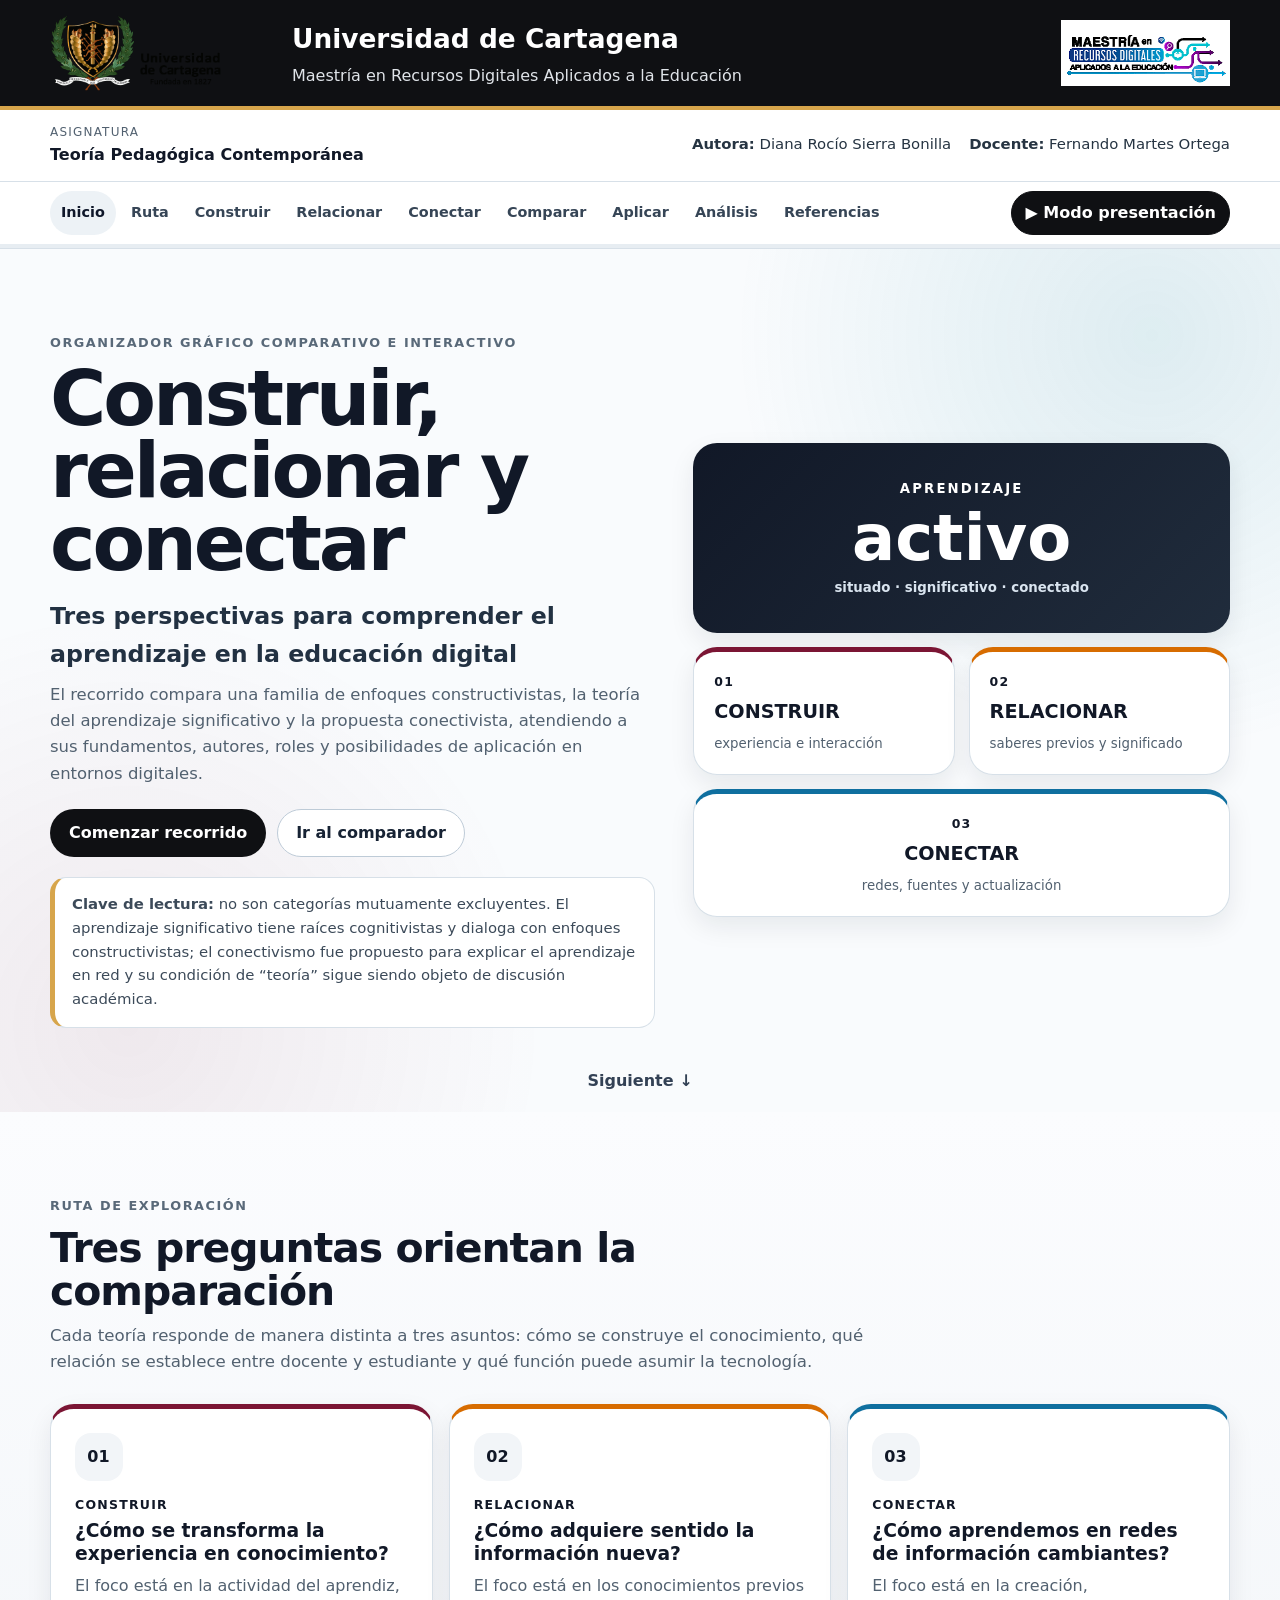
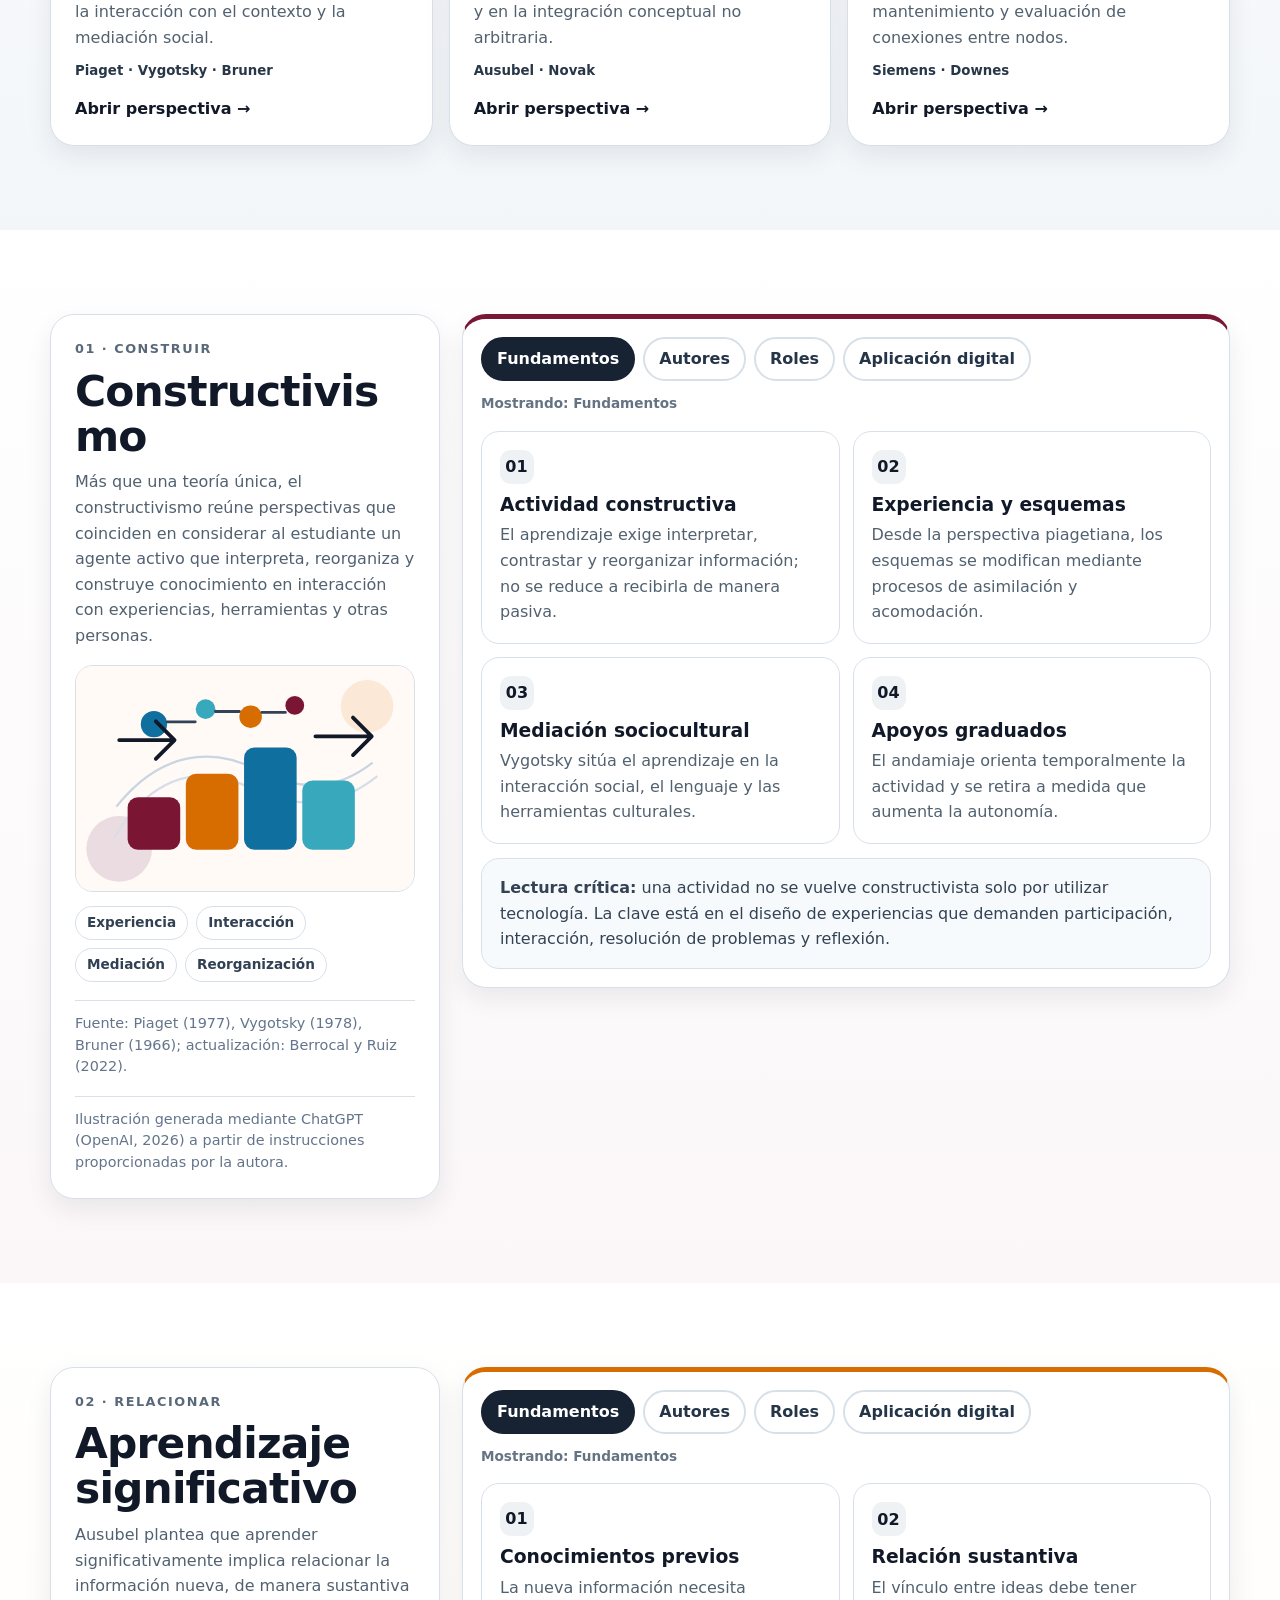
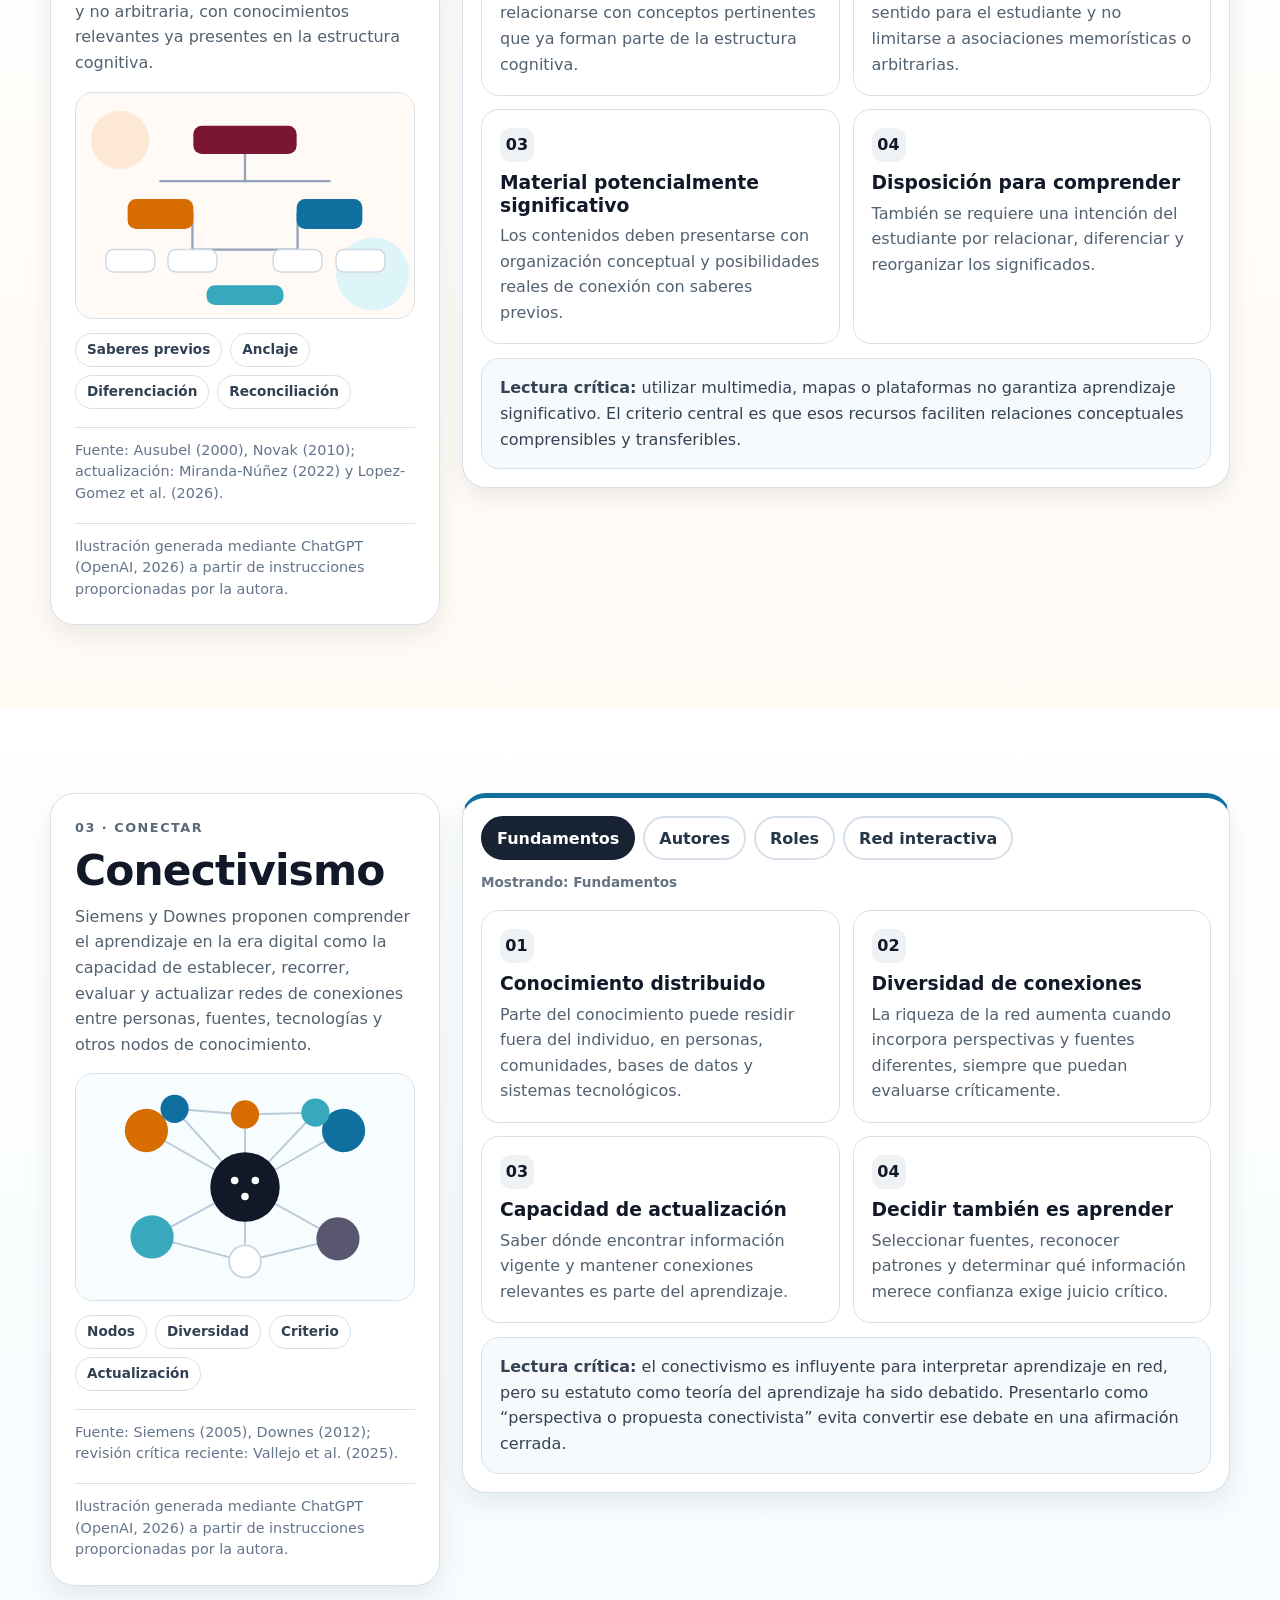
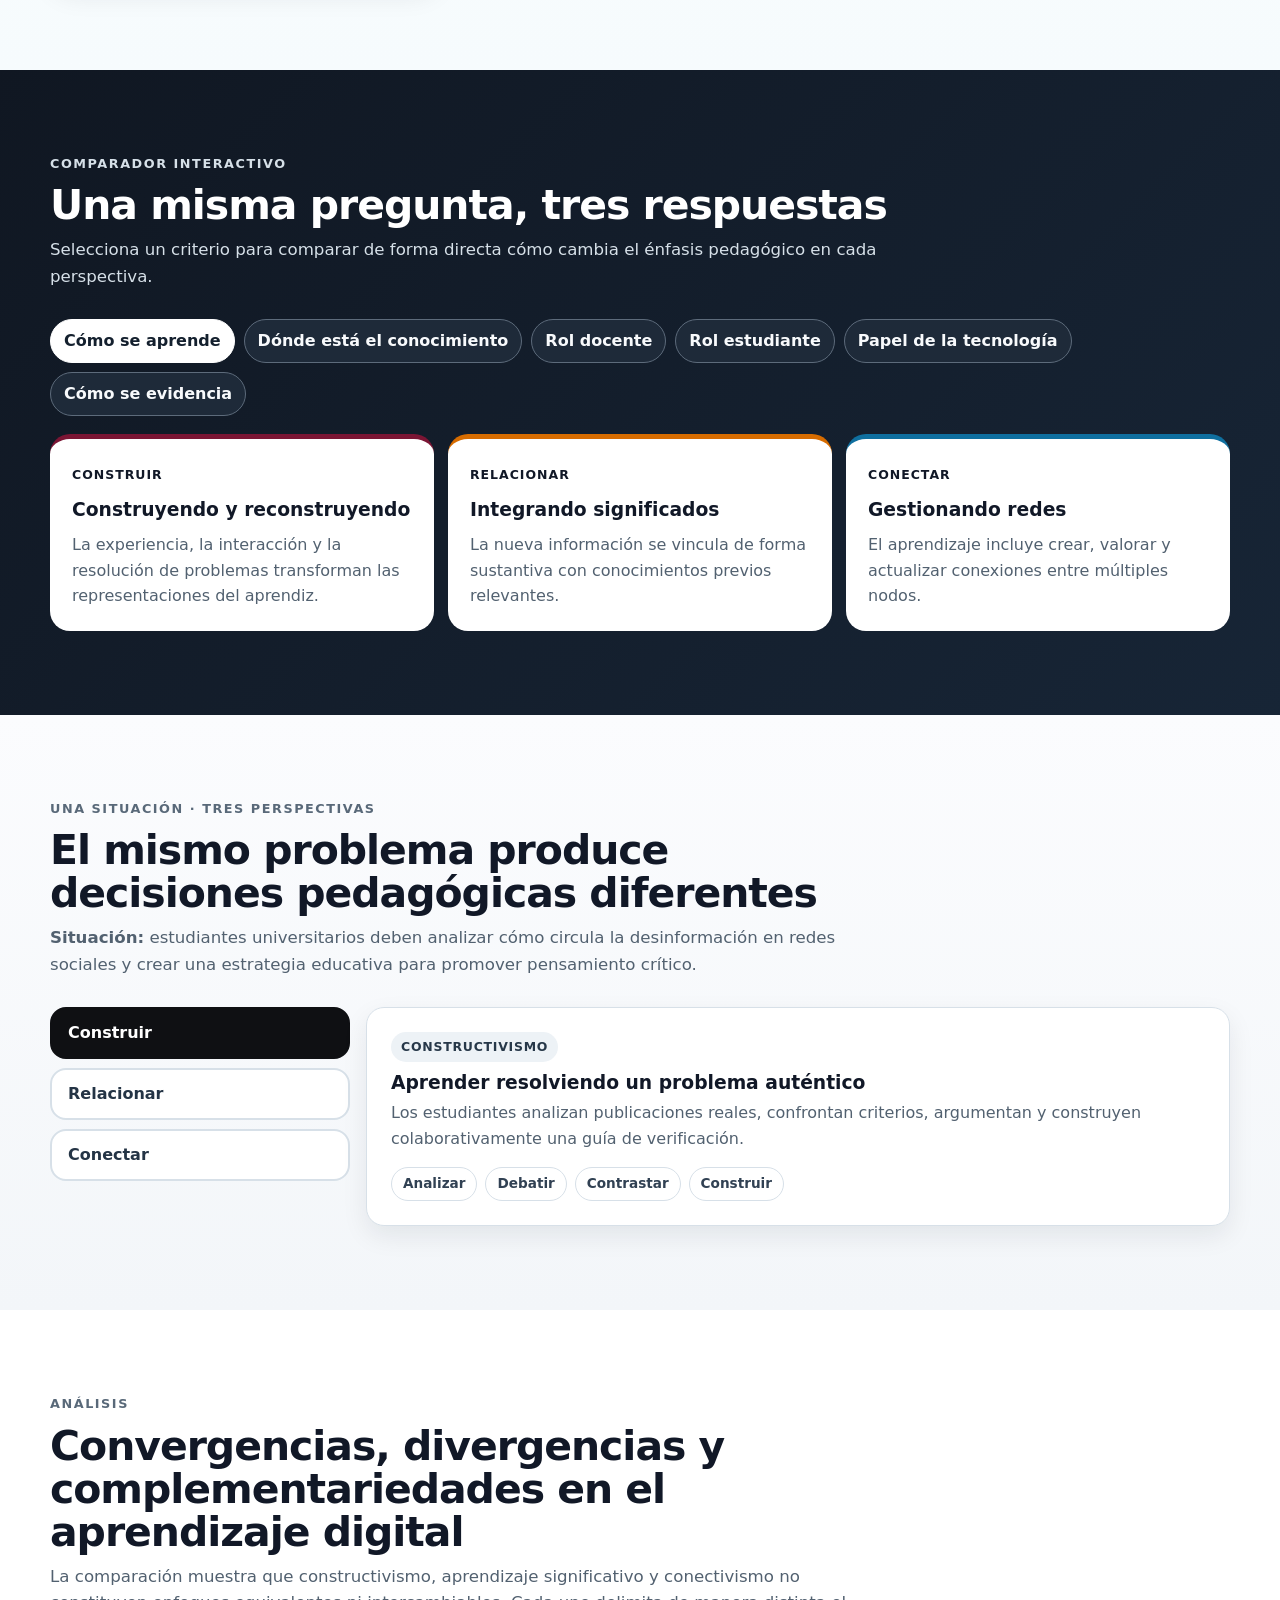
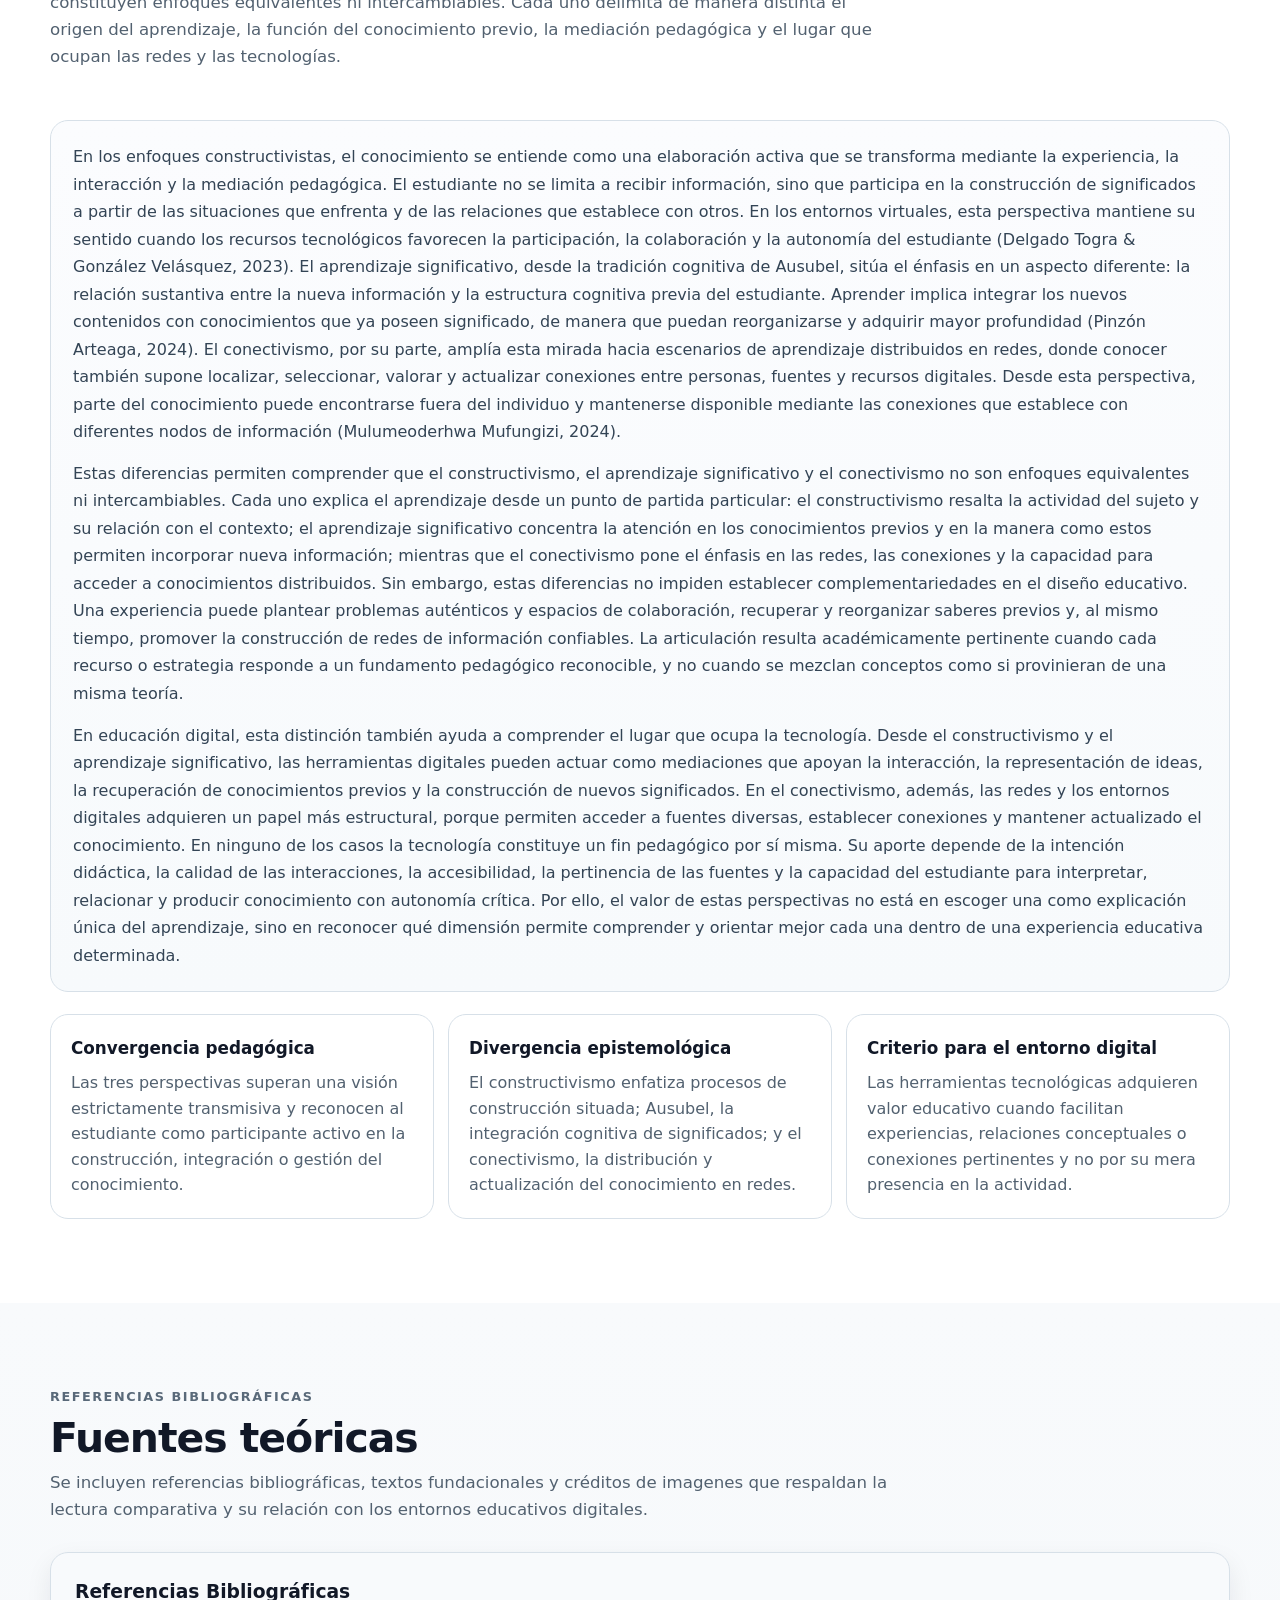
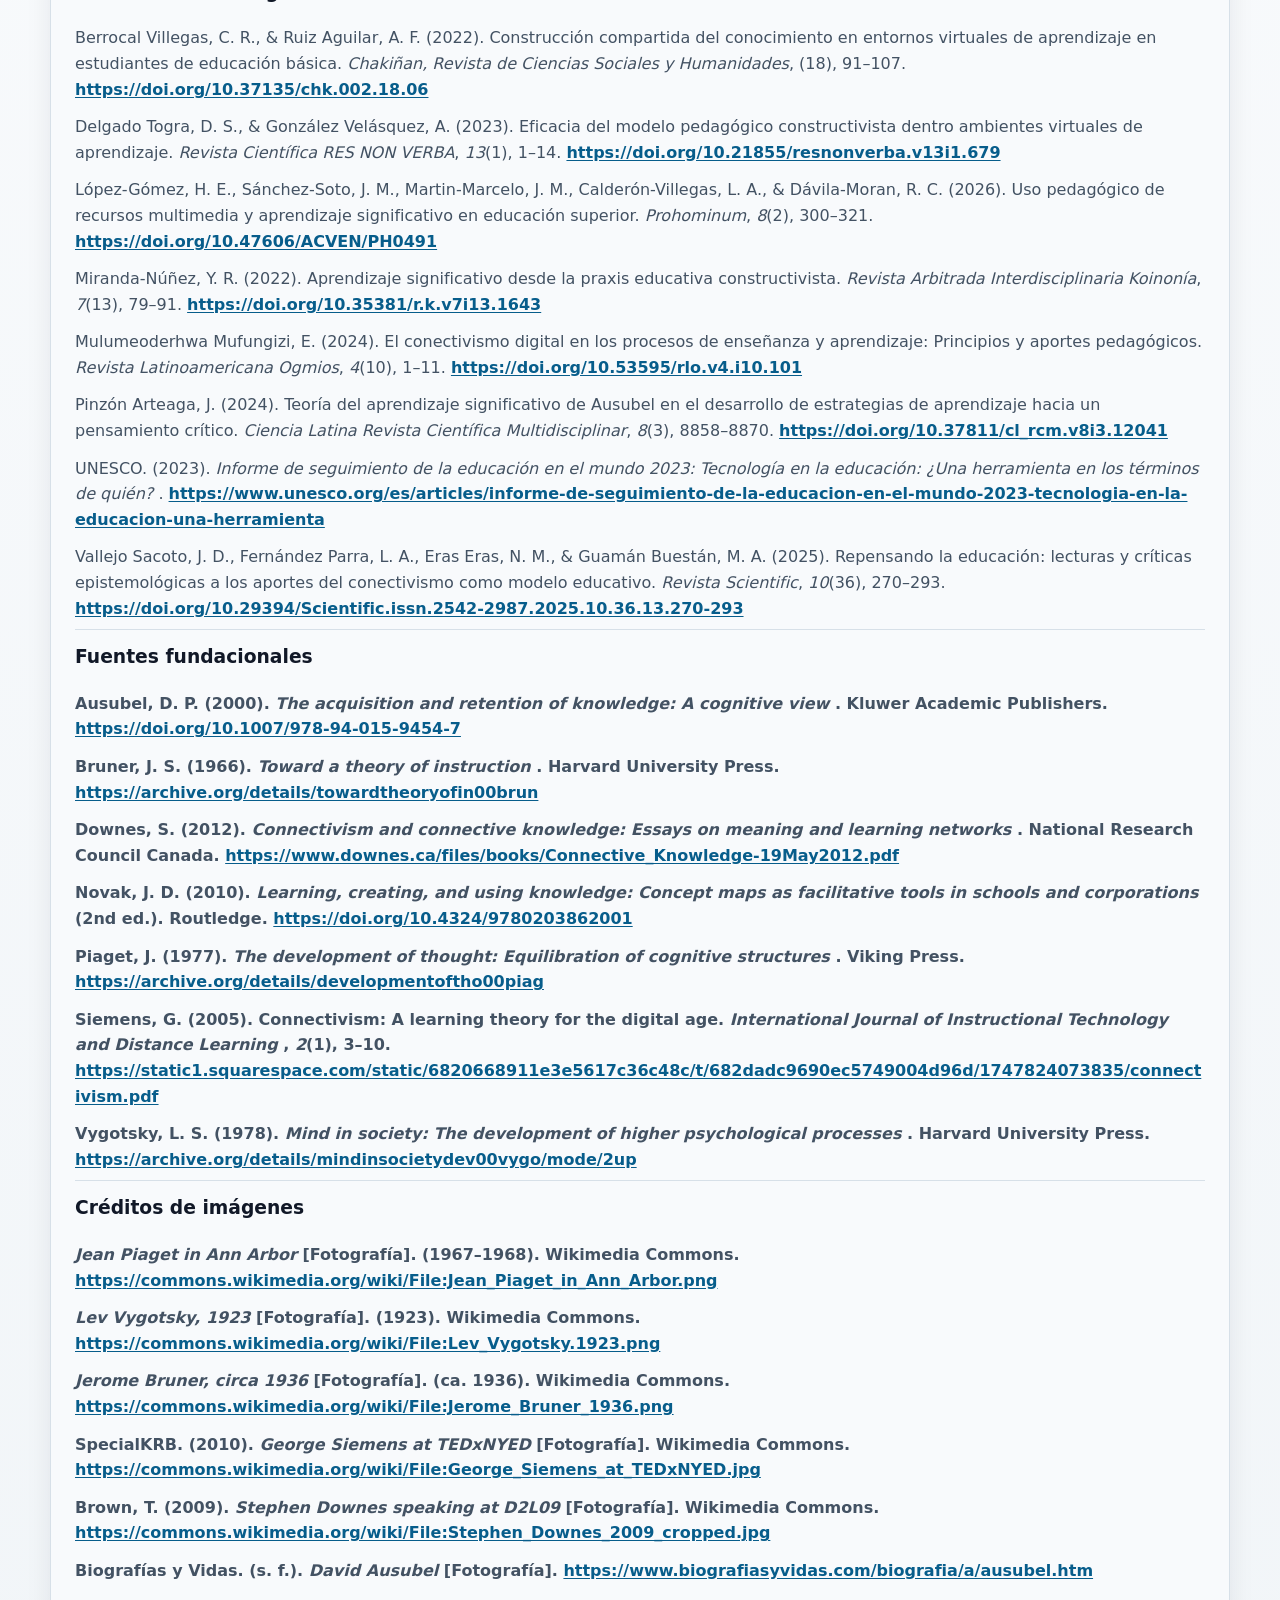
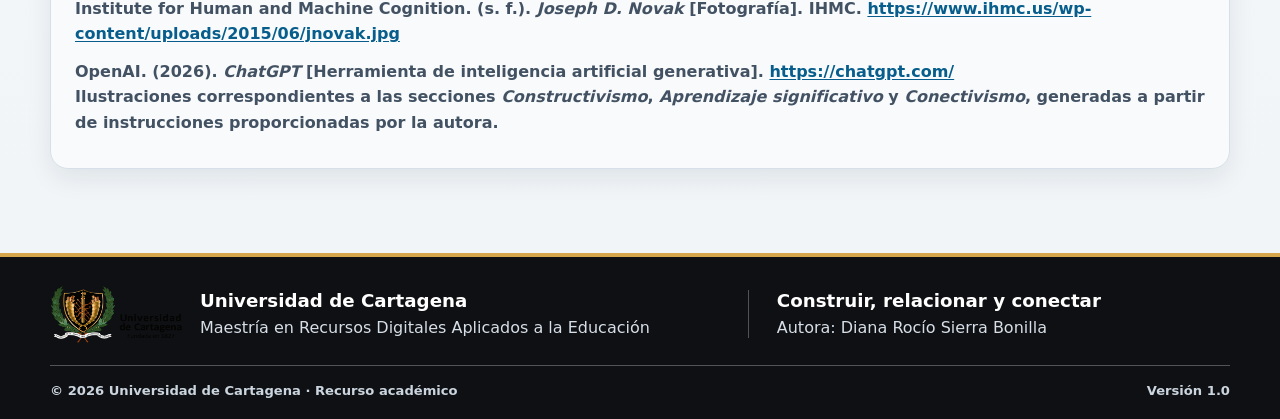
==== commit 2626d071: "Update index.html" ====
--- a/index.html
+++ b/index.html
@@ -2222,23 +2222,6 @@
 
 </p>
 
-
-<p>
-OpenAI. (2026).
-ChatGPT [Modelo de inteligencia artificial generativa].
-
-<a
-    class="reference-url"
-    href="https://chatgpt.com/"
-    rel="noopener noreferrer"
-    target="_blank"
->
-https://chatgpt.com/
-</a>
-
-</p>
-
-
 <p>
 Pinzón Arteaga, J. (2024).
 Teoría del aprendizaje significativo de Ausubel en el desarrollo
@@ -2470,7 +2453,6 @@
 
 <div class="classic-ref image-credits">
 
-
 <h3>
 Créditos de imágenes
 </h3>
@@ -2628,6 +2610,41 @@
 
 </p>
 
+
+<!-- ======================================================
+     ILUSTRACIONES GENERADAS CON INTELIGENCIA ARTIFICIAL
+======================================================= -->
+
+<p>
+
+<strong>OpenAI. (2026).</strong>
+
+<strong>
+<em>ChatGPT</em>
+</strong>
+
+<strong>
+[Herramienta de inteligencia artificial generativa].
+</strong>
+
+<a
+    class="reference-url"
+    href="https://chatgpt.com/"
+    rel="noopener noreferrer"
+    target="_blank"
+>
+<strong>https://chatgpt.com/</strong>
+</a>
+
+<br>
+
+Ilustraciones correspondientes a las secciones
+<em>Constructivismo</em>,
+<em>Aprendizaje significativo</em> y
+<em>Conectivismo</em>,
+generadas a partir de instrucciones proporcionadas por la autora.
+
+</p>
 
 </div>
 
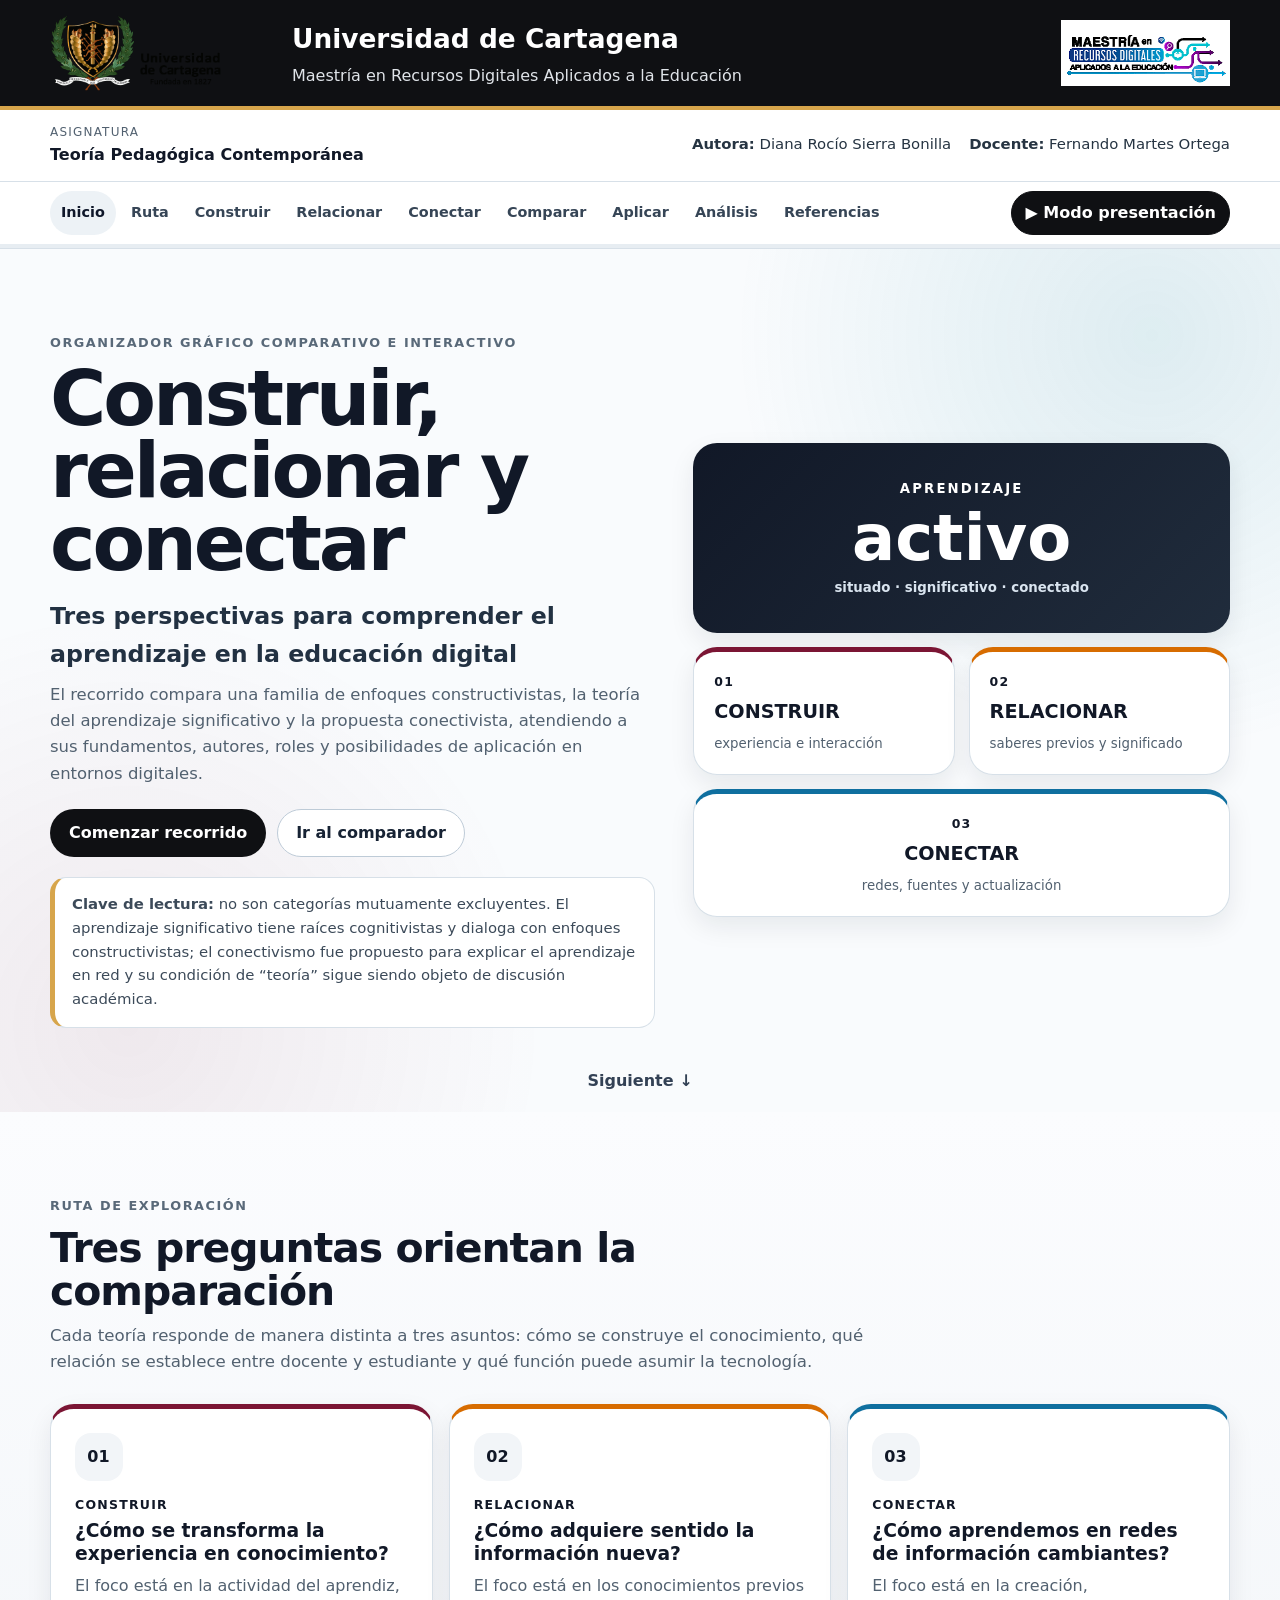
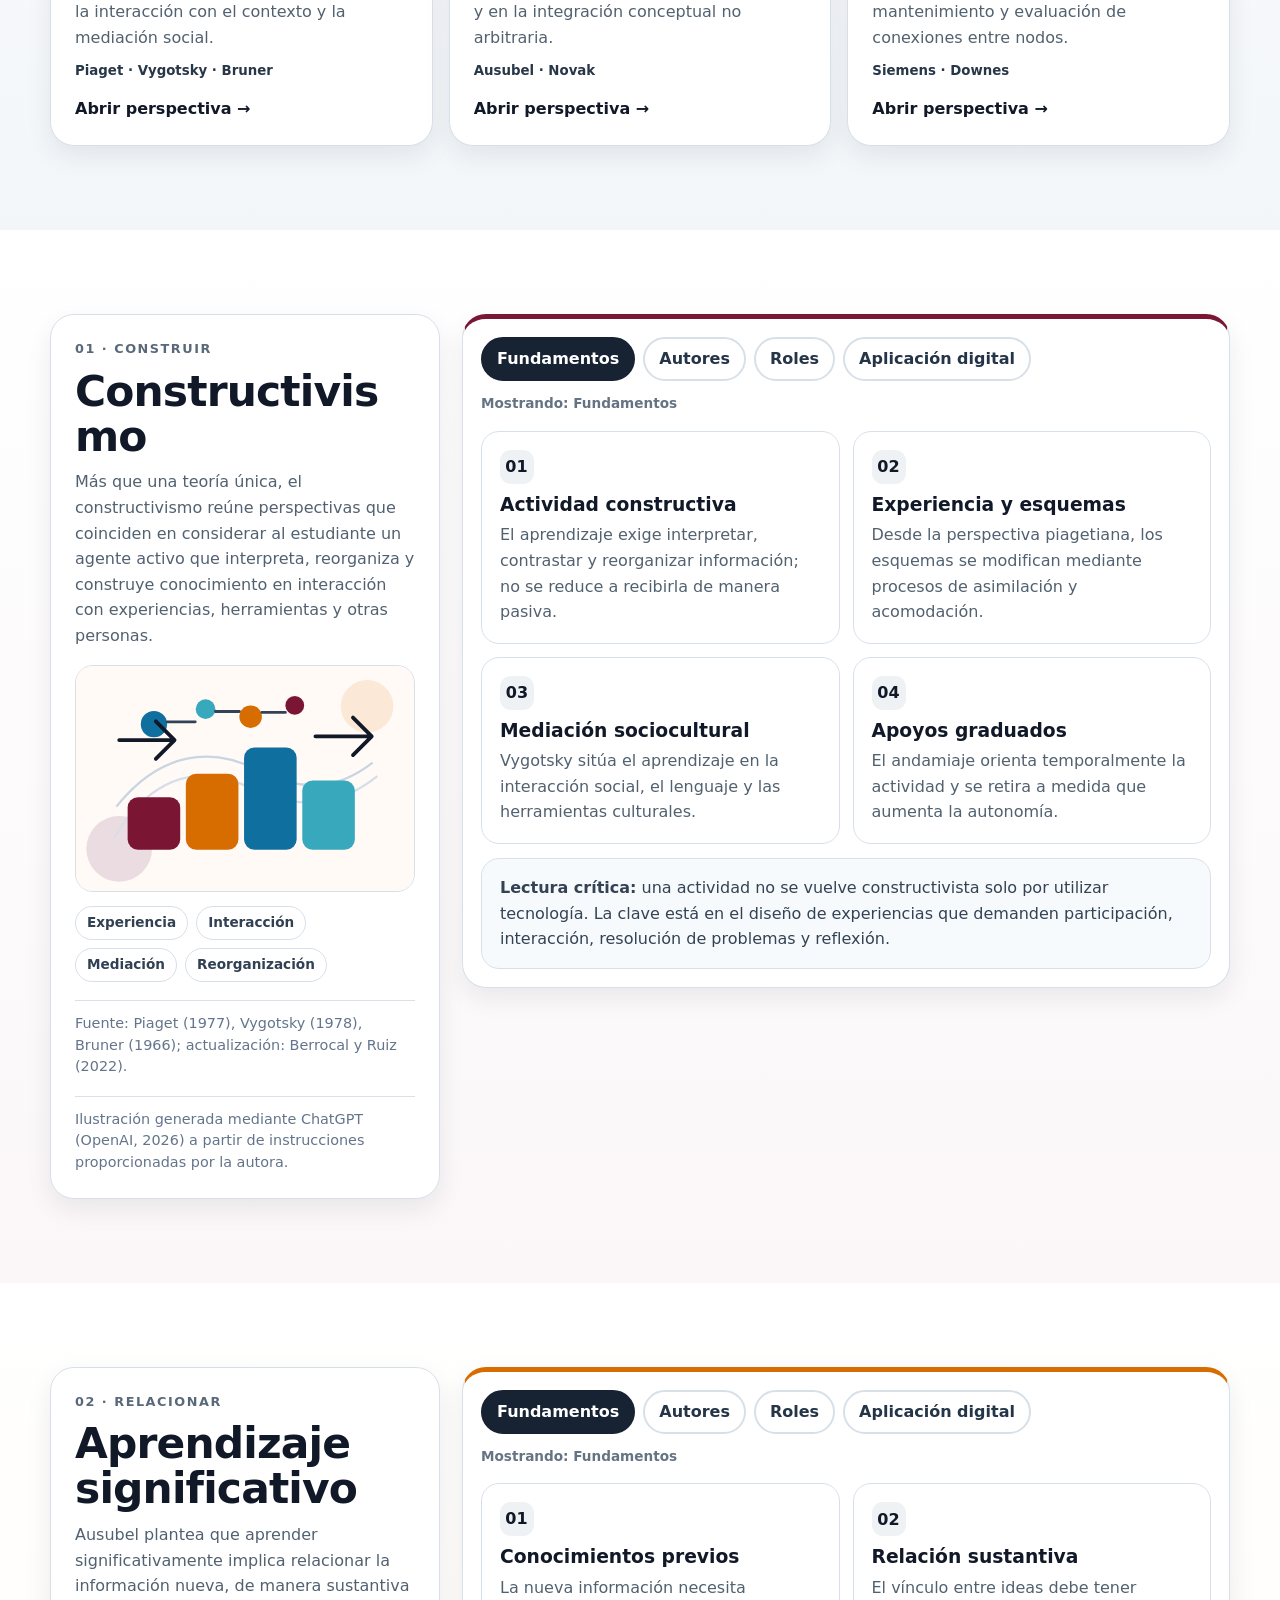
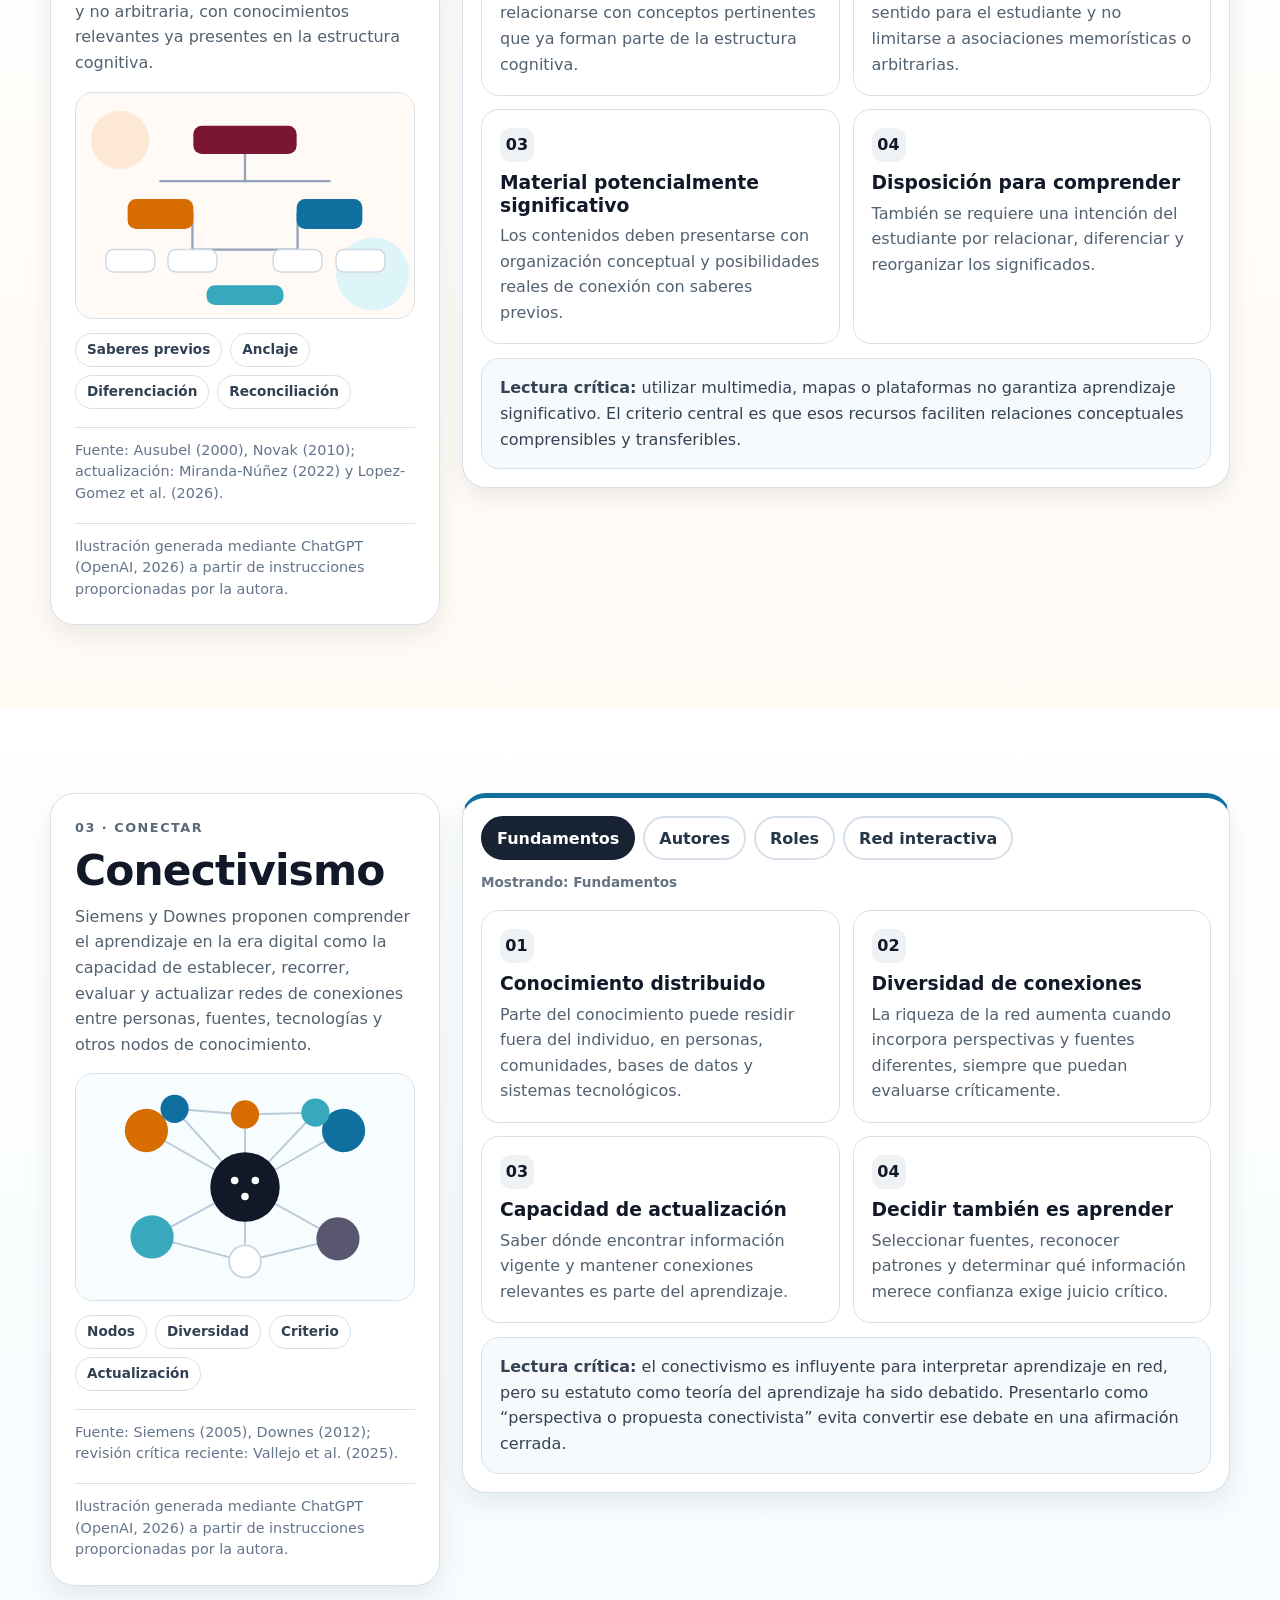
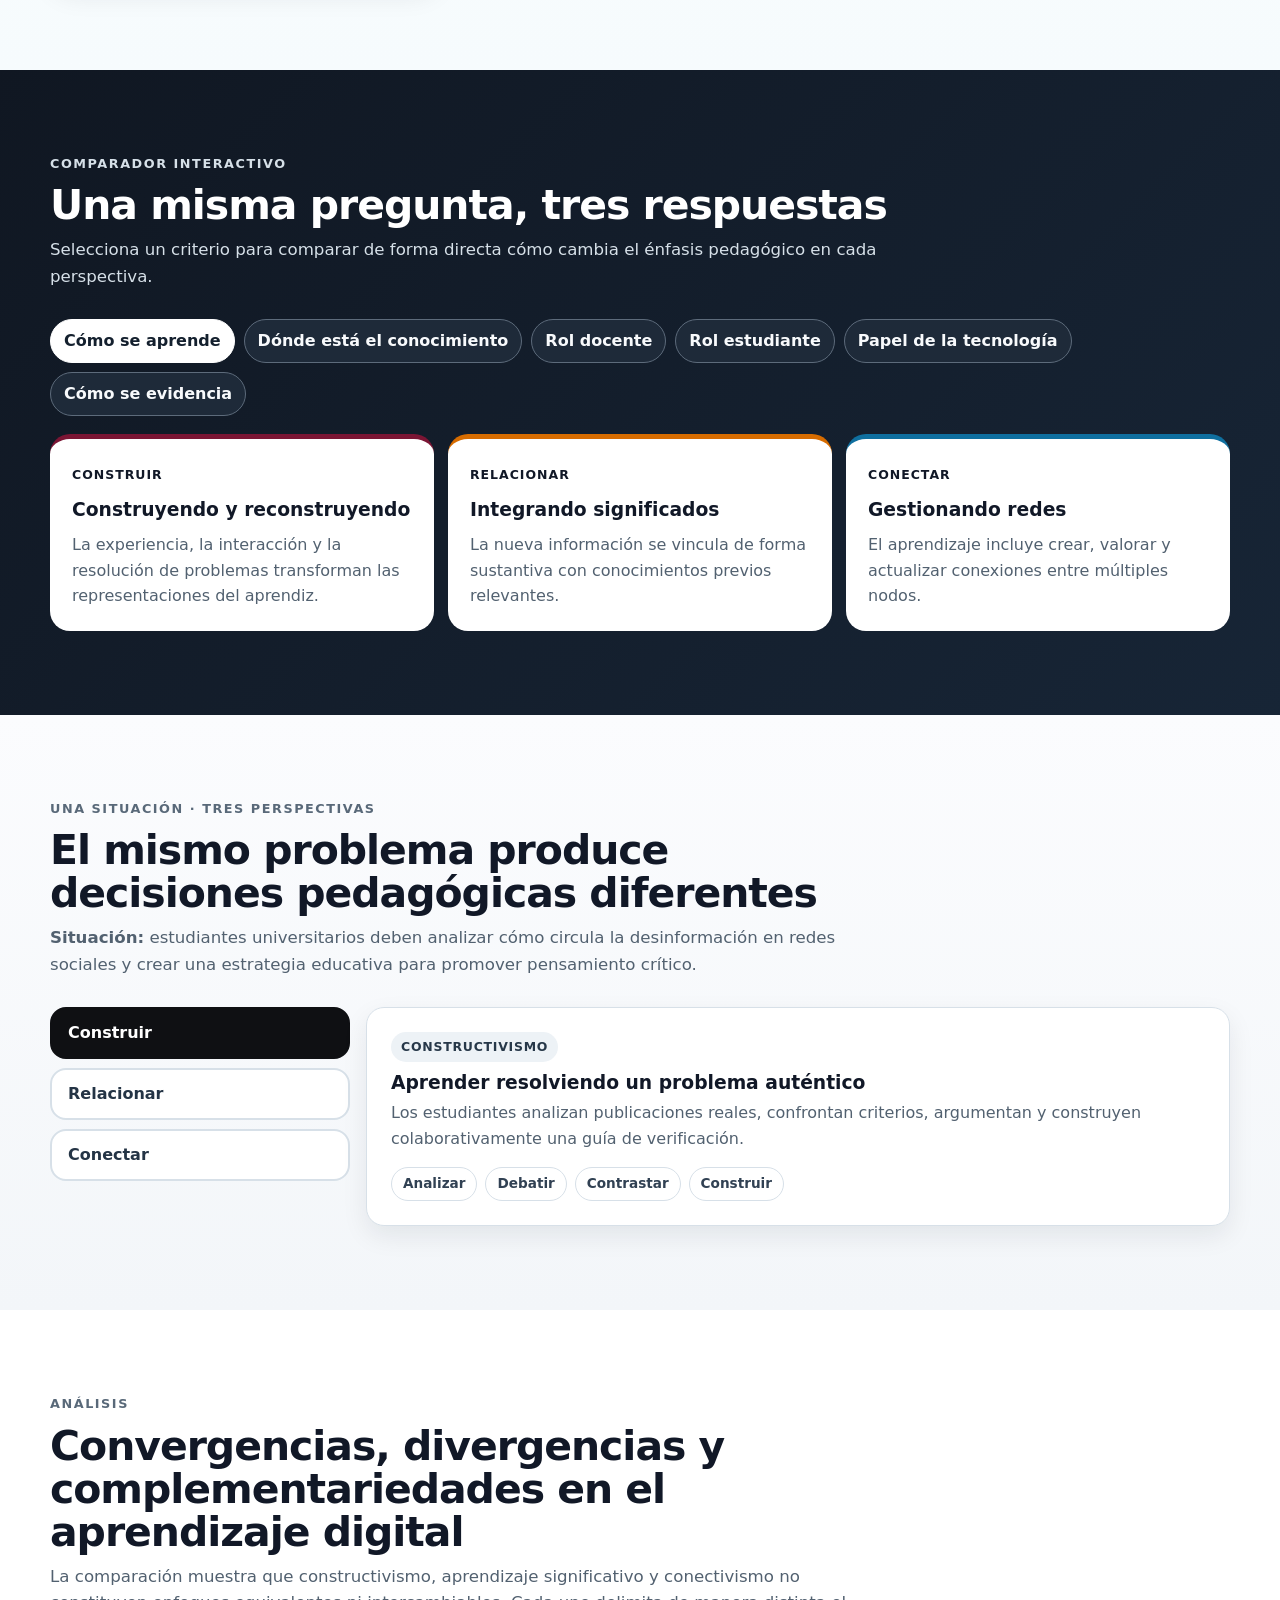
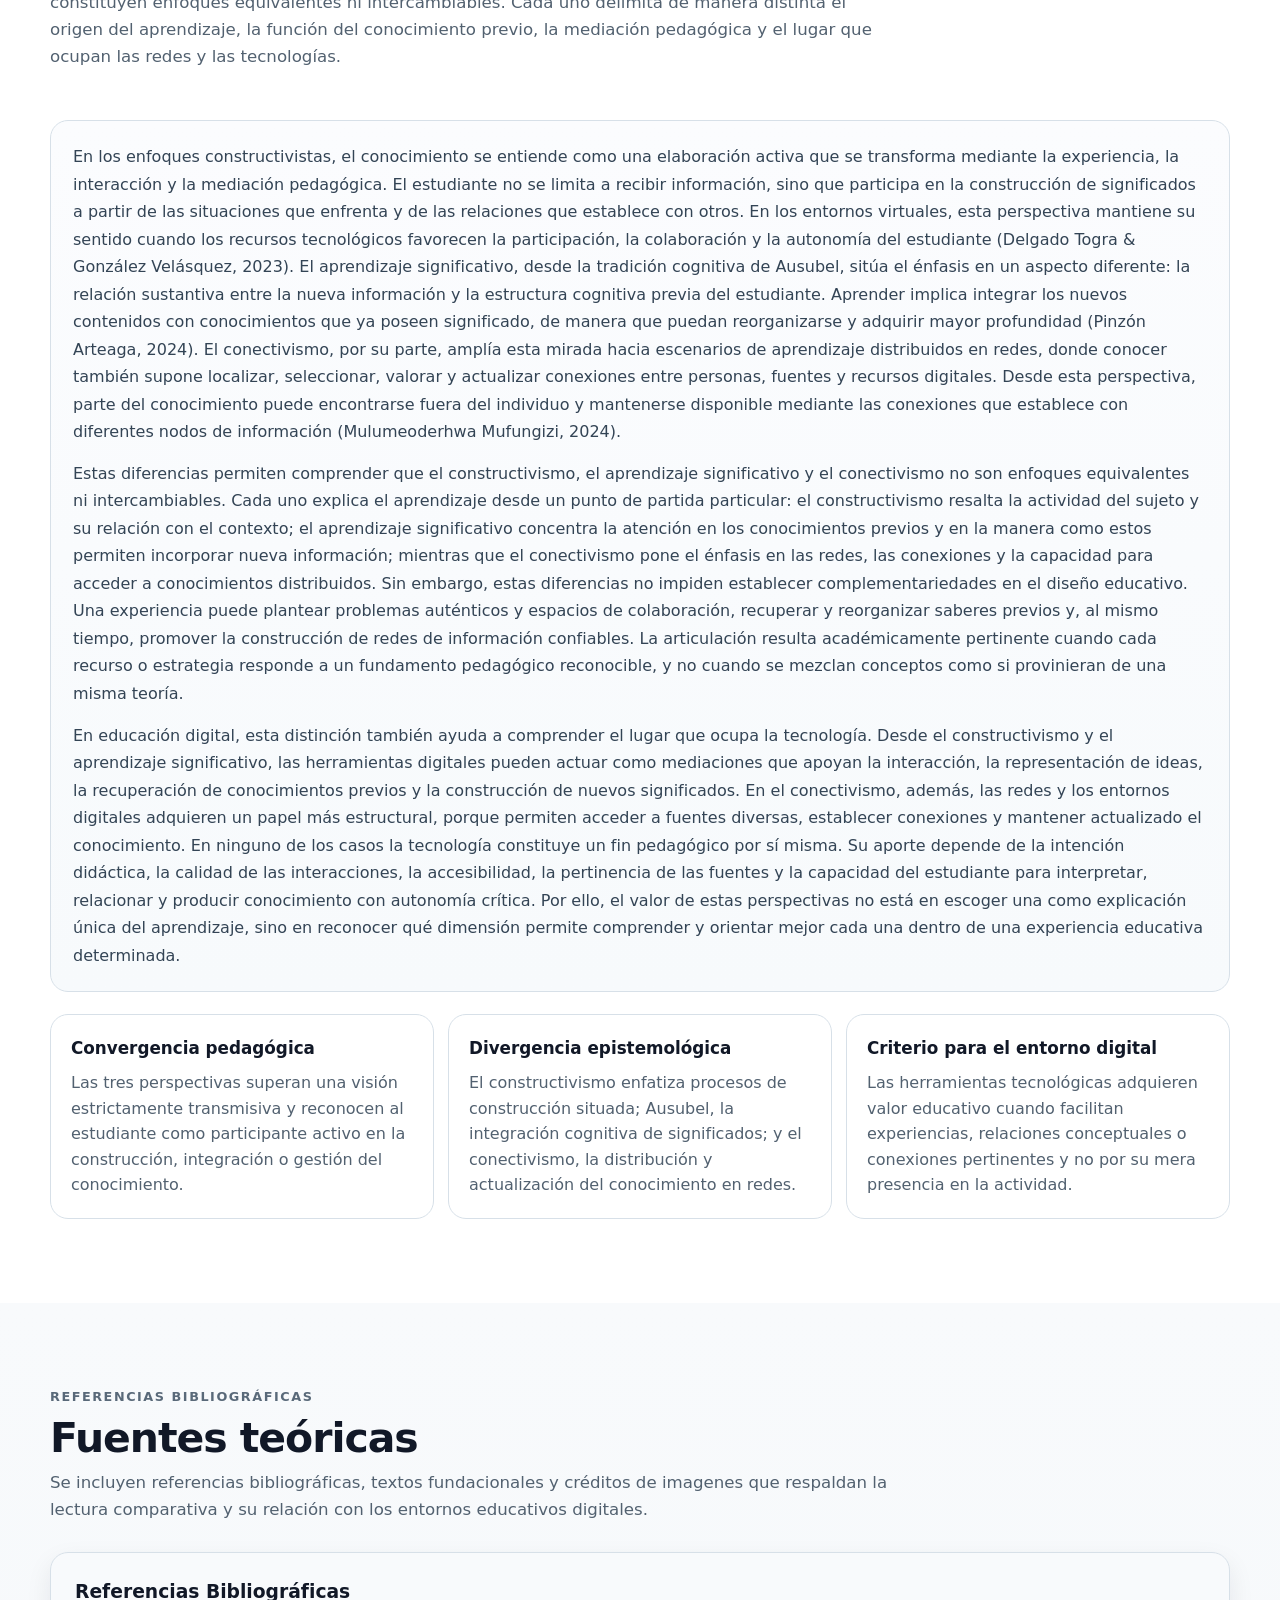
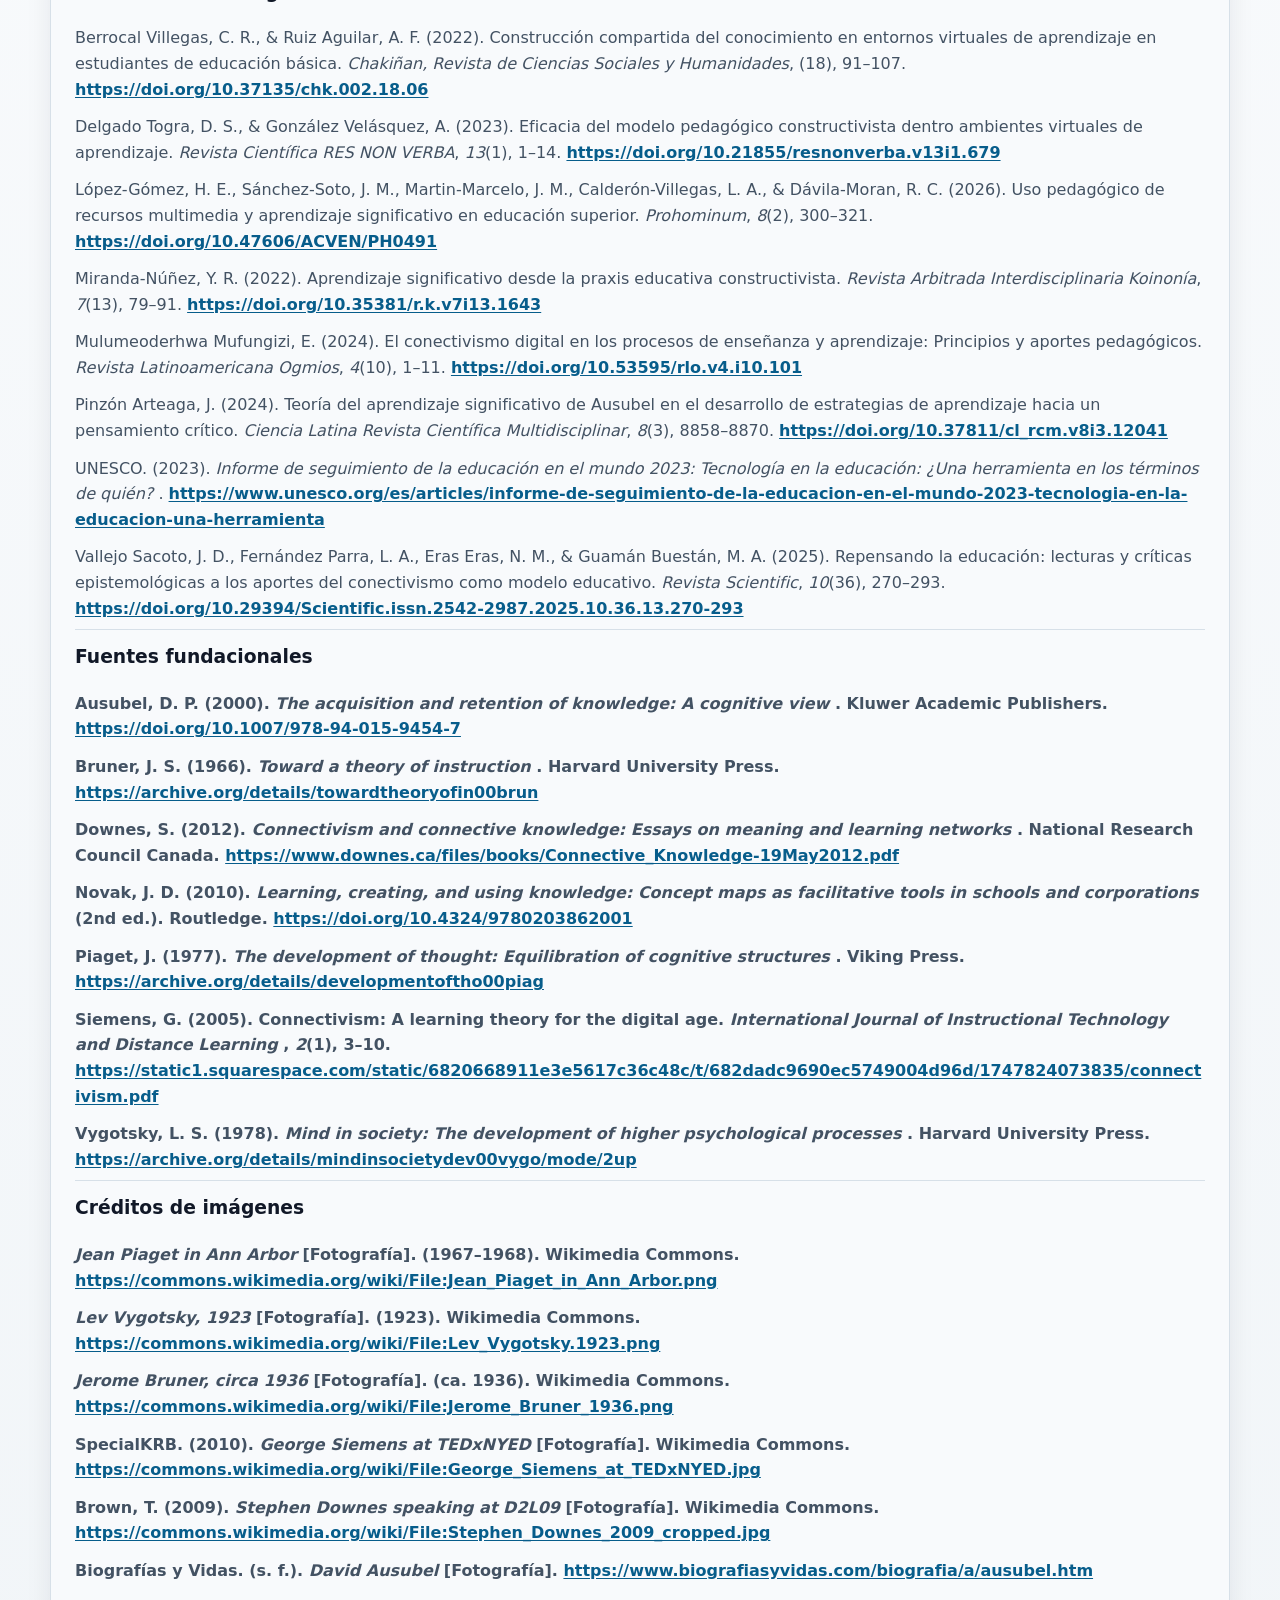
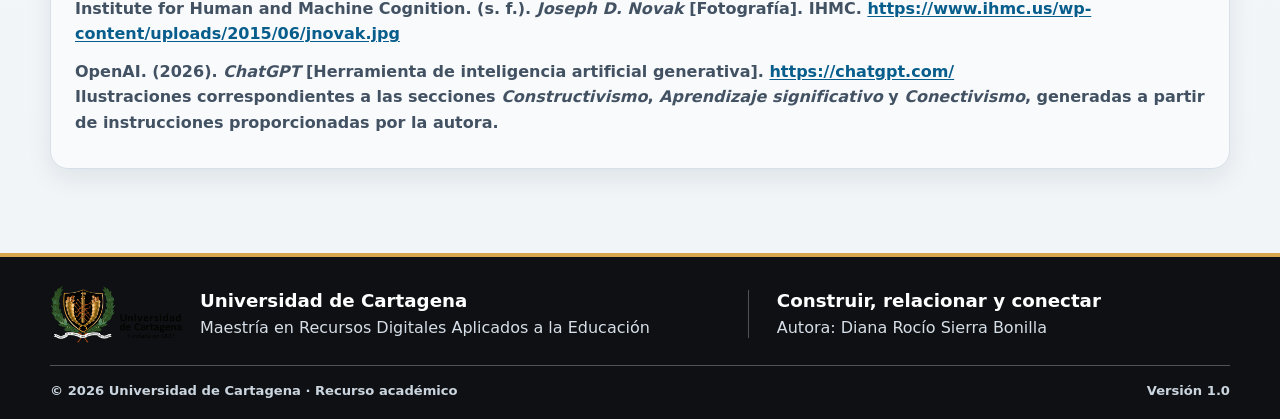
==== commit 71b82d36: "Update index.html" ====
--- a/index.html
+++ b/index.html
@@ -2617,15 +2617,9 @@
 
 <p>
 
-<strong>OpenAI. (2026).</strong>
-
-<strong>
+OpenAI. (2026).
 <em>ChatGPT</em>
-</strong>
-
-<strong>
 [Herramienta de inteligencia artificial generativa].
-</strong>
 
 <a
     class="reference-url"
@@ -2633,7 +2627,7 @@
     rel="noopener noreferrer"
     target="_blank"
 >
-<strong>https://chatgpt.com/</strong>
+https://chatgpt.com/
 </a>
 
 <br>
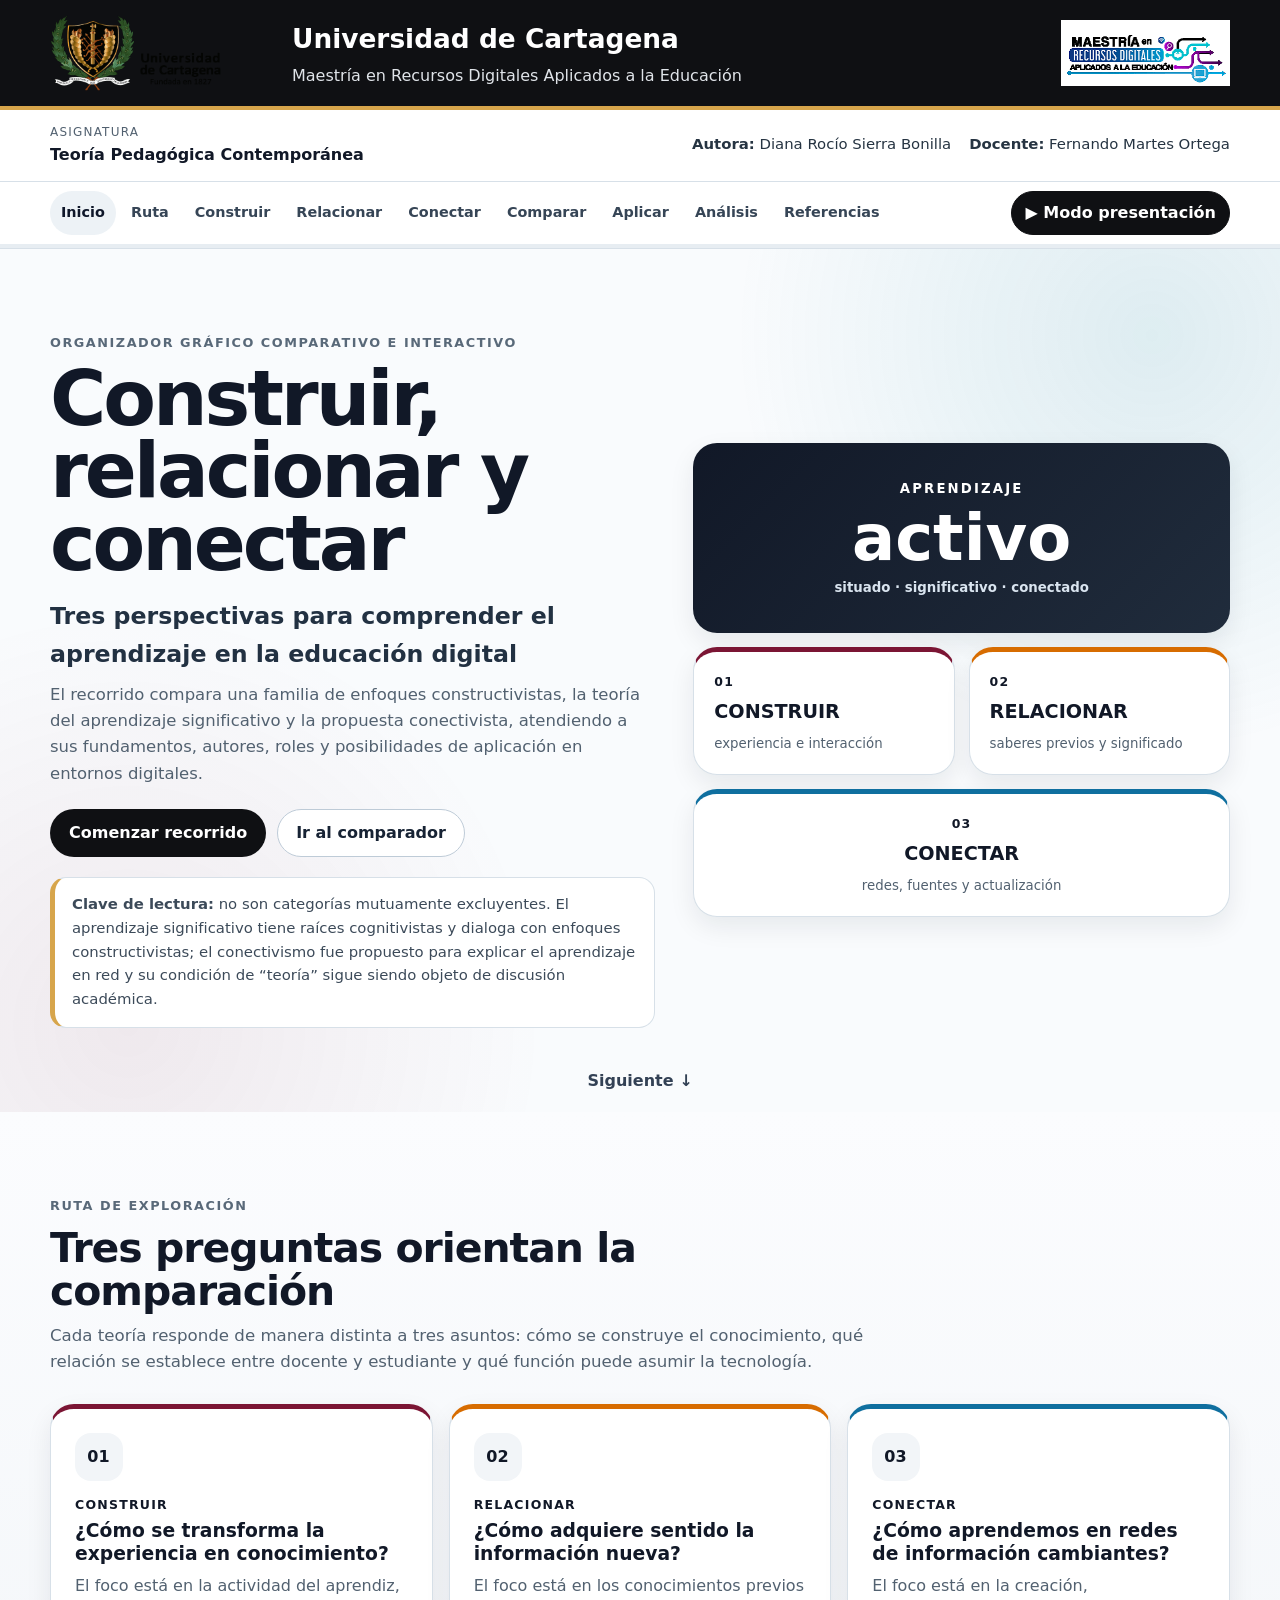
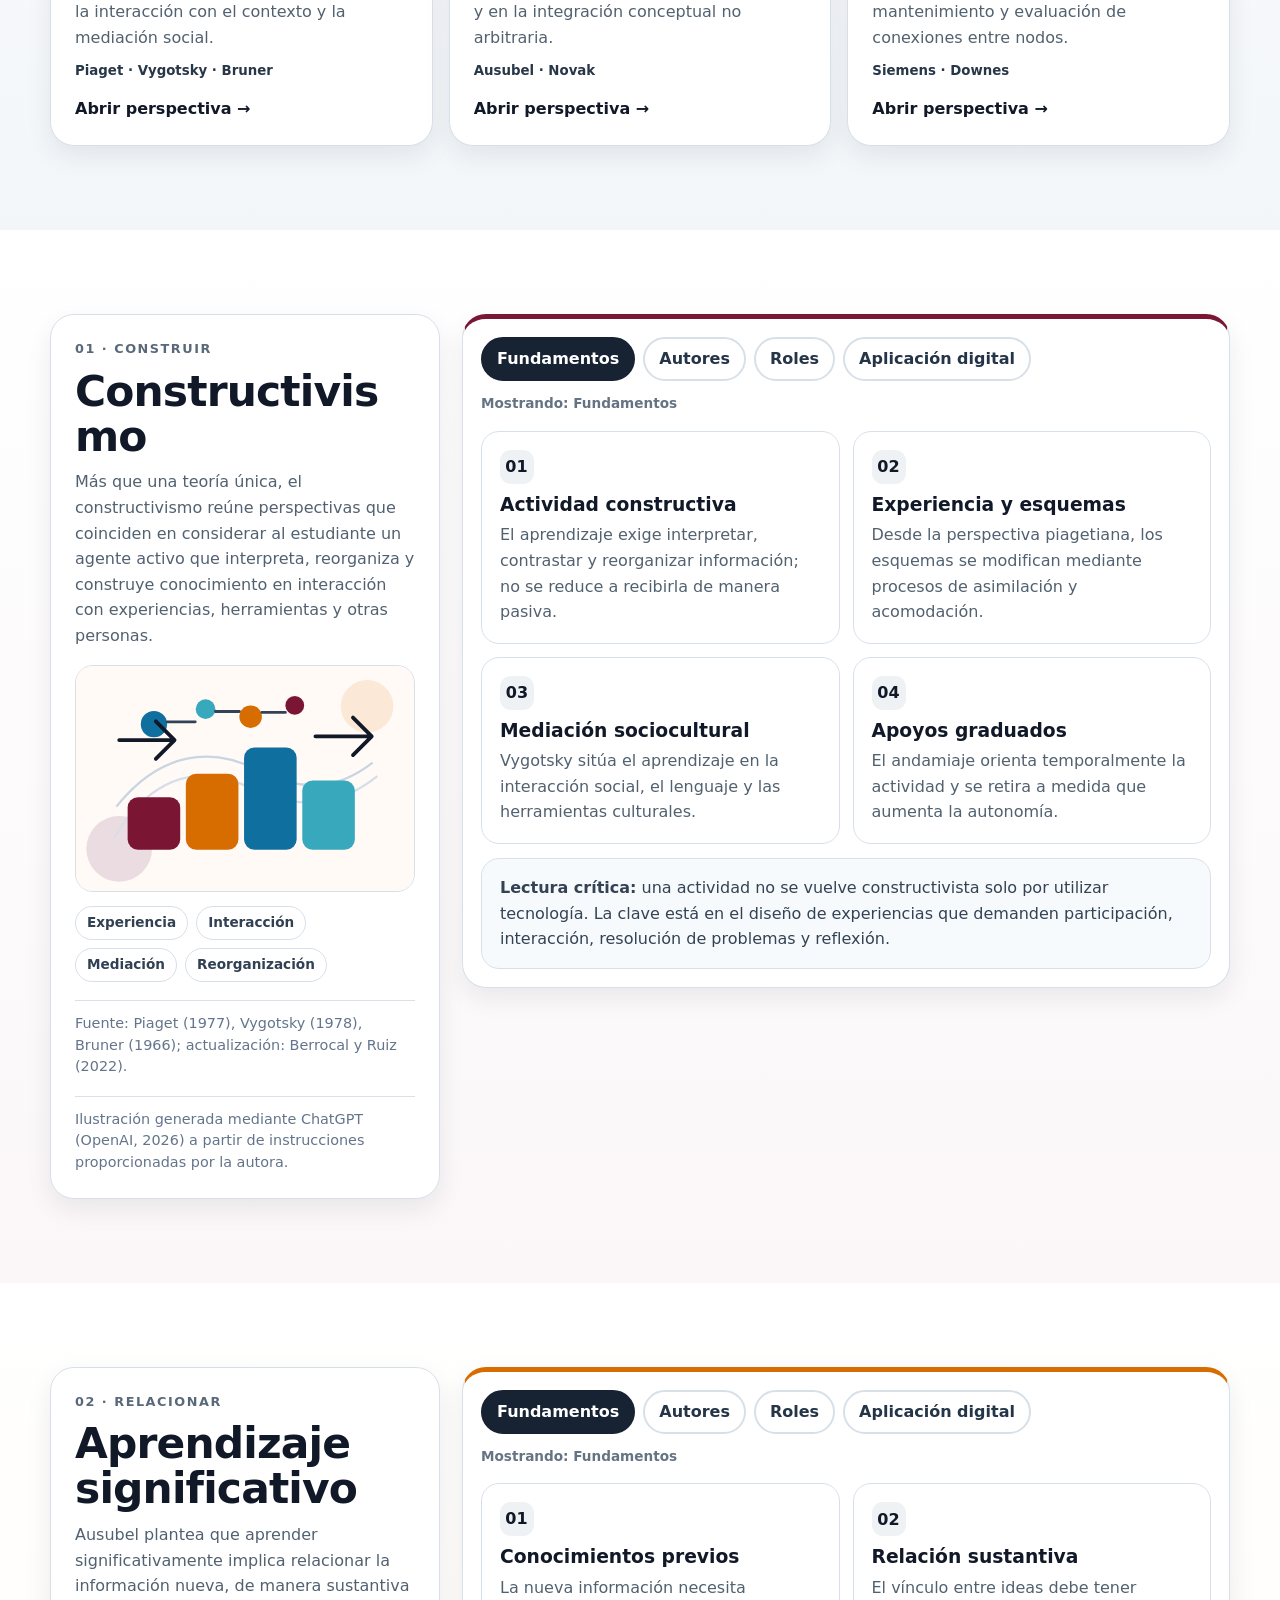
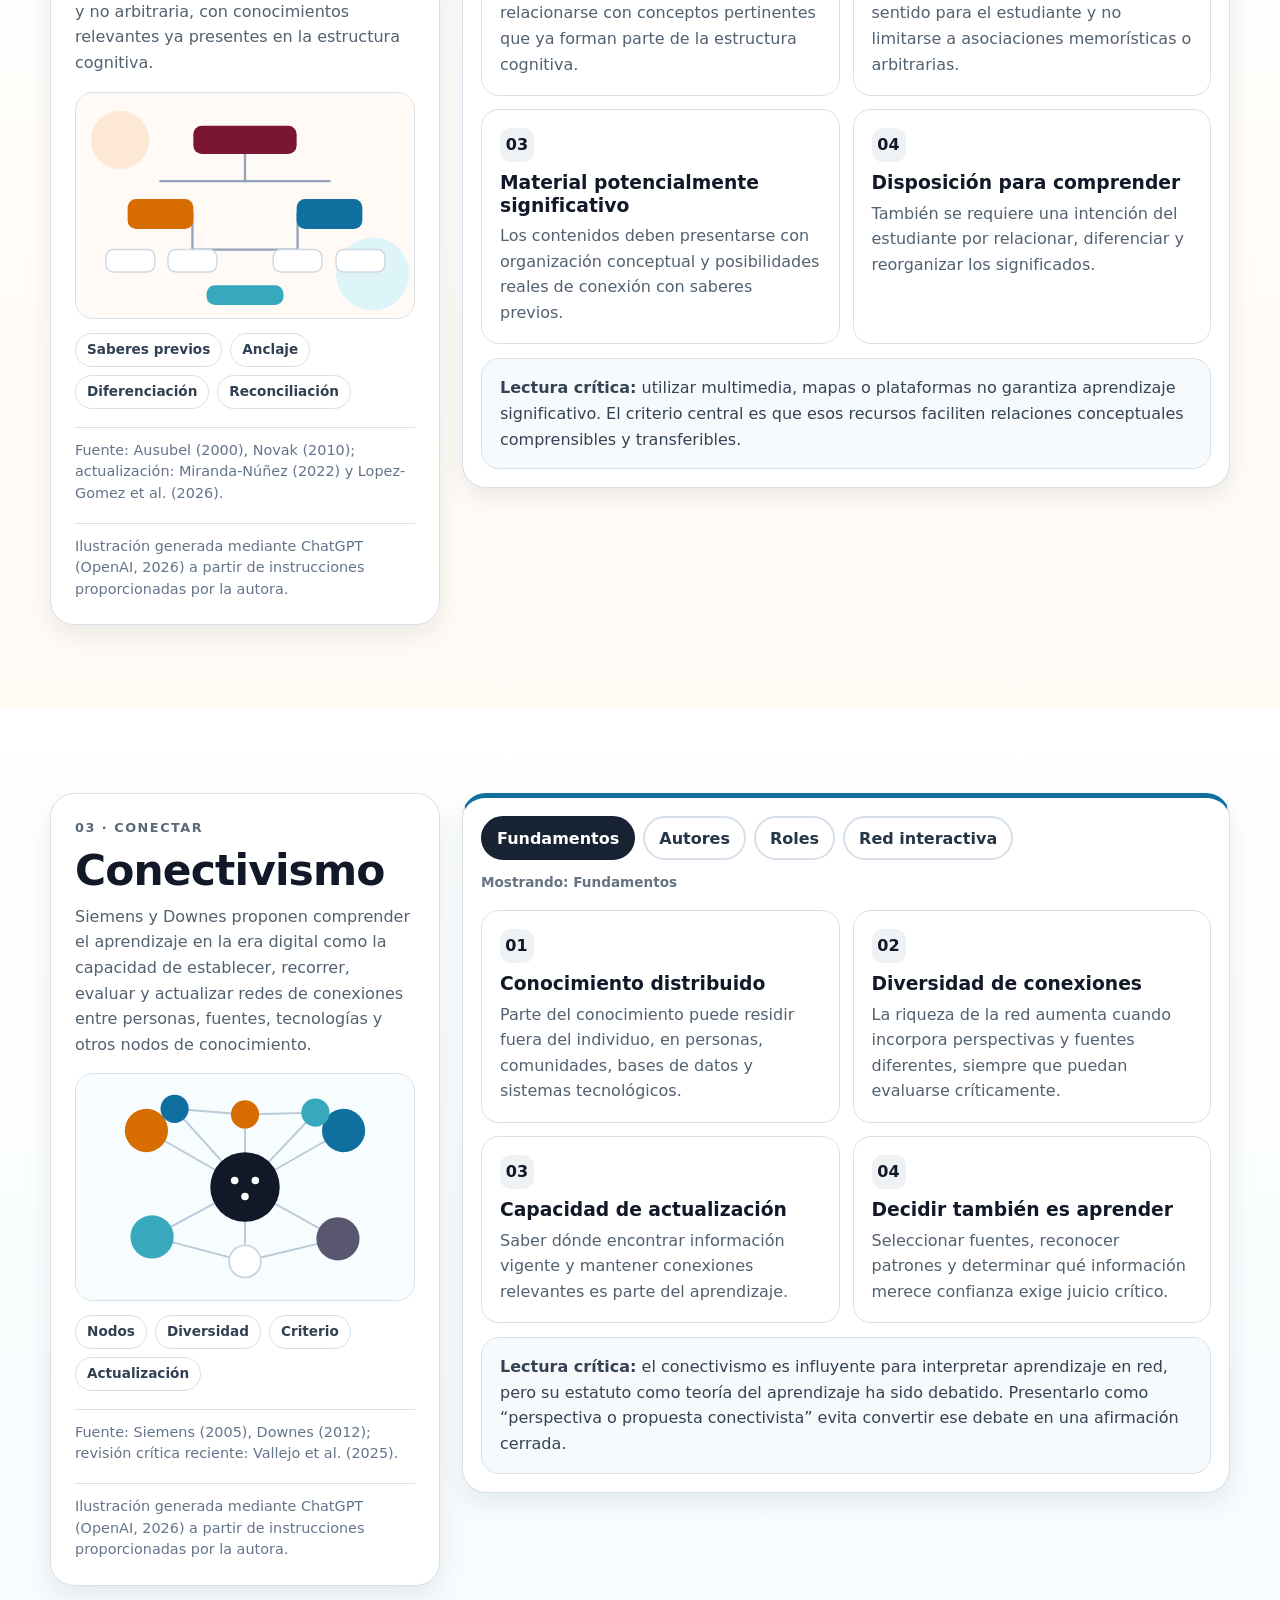
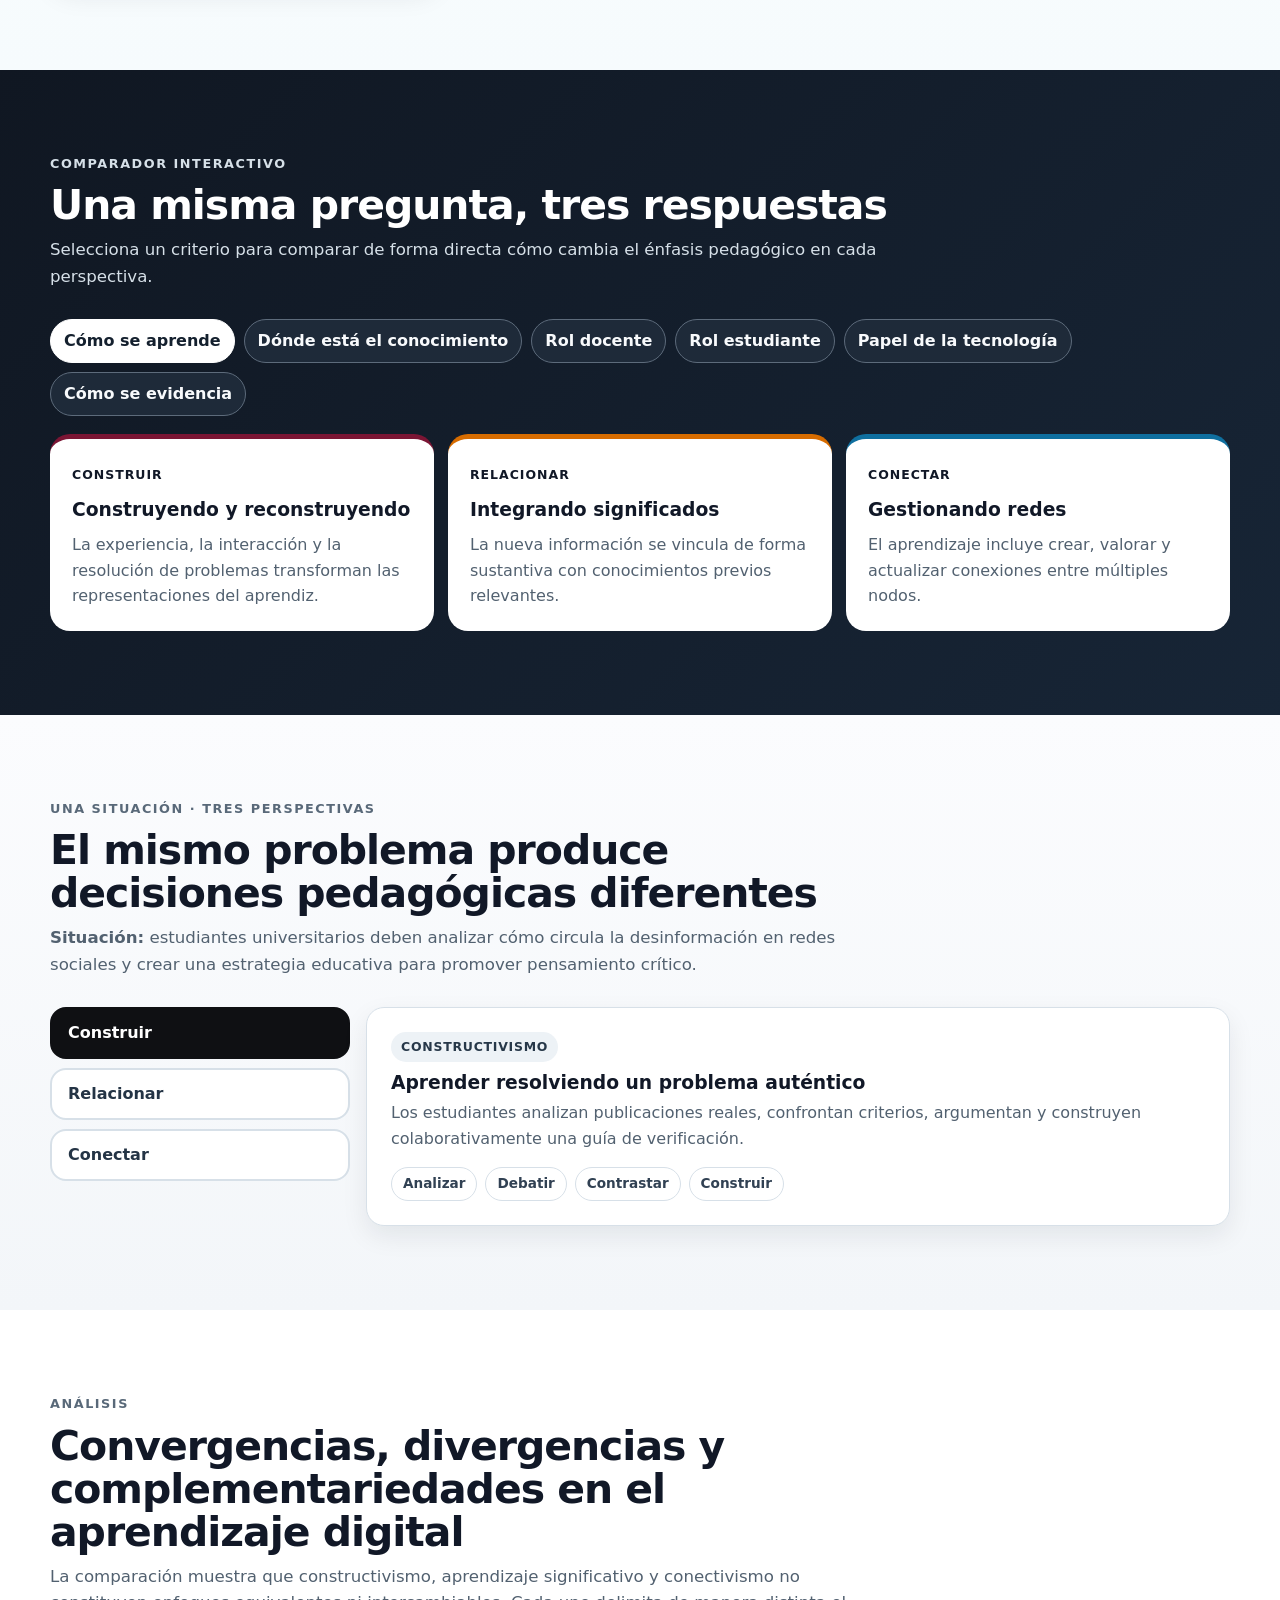
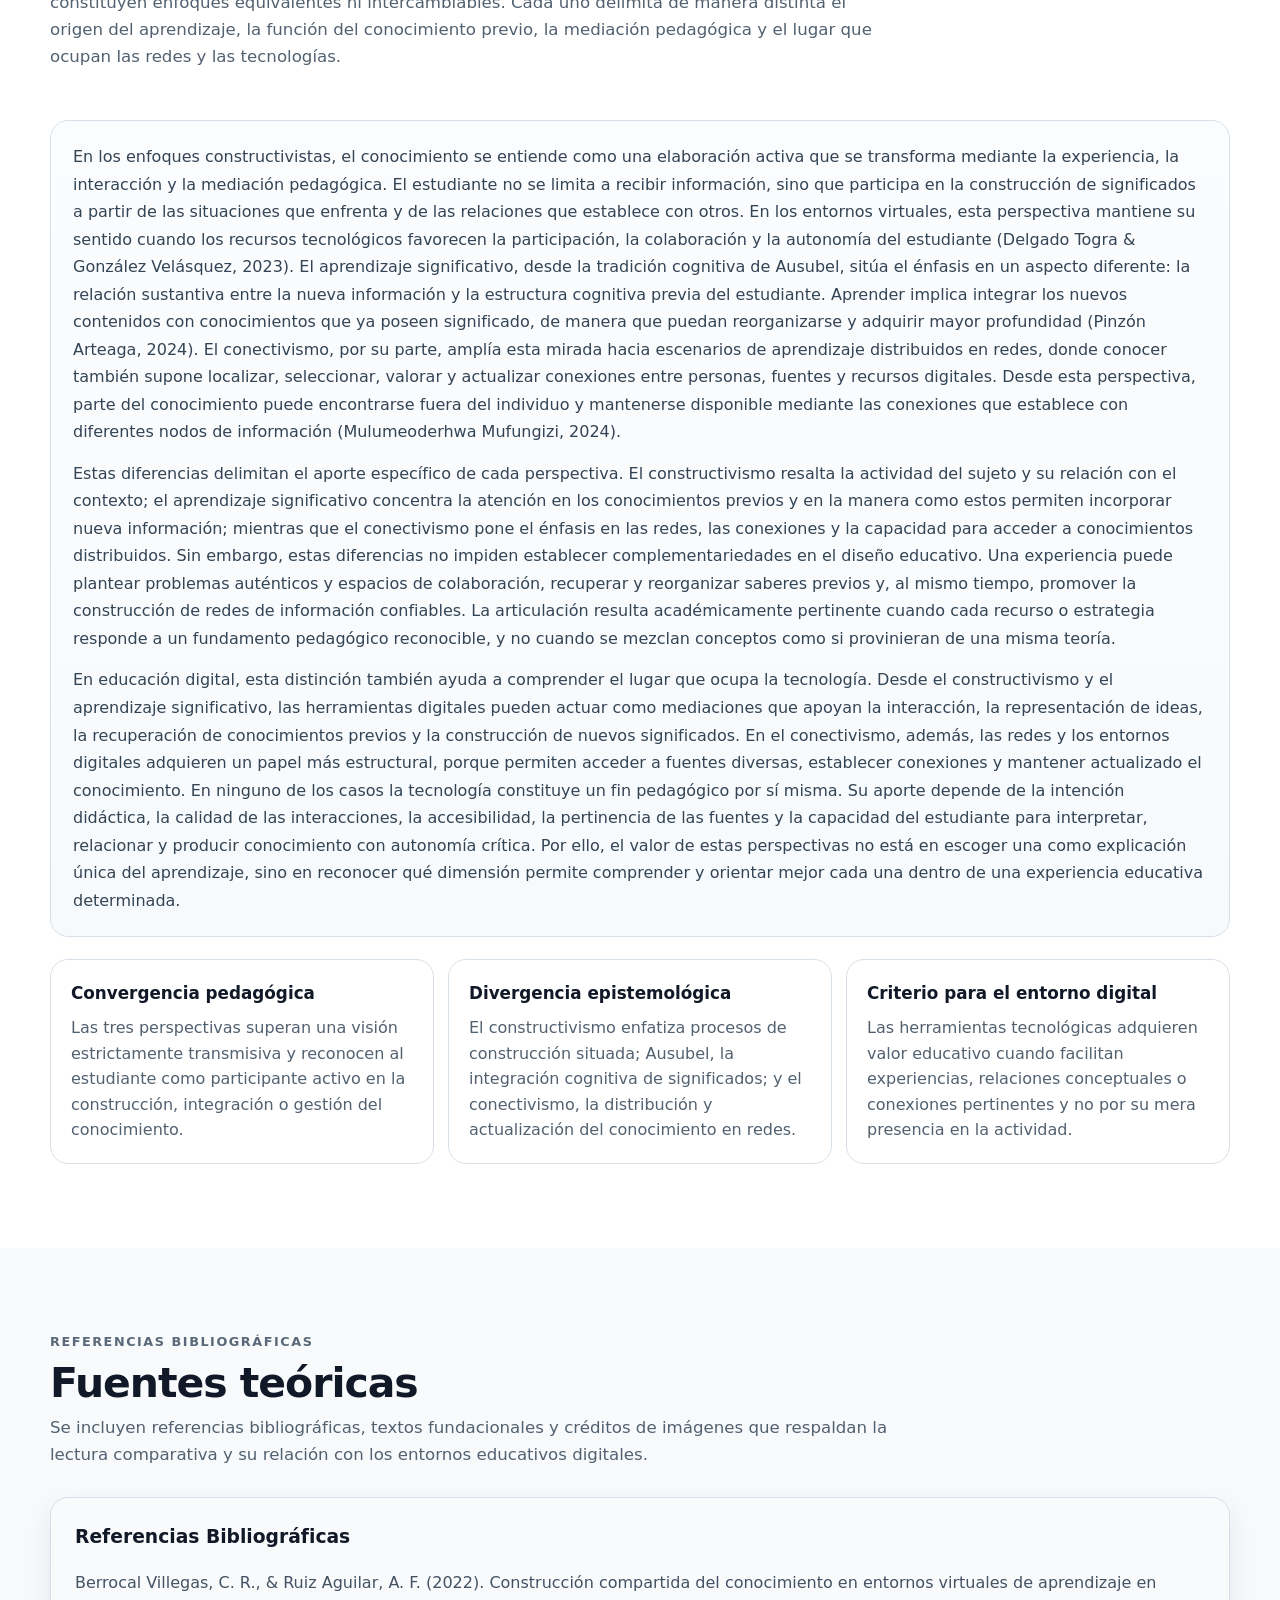
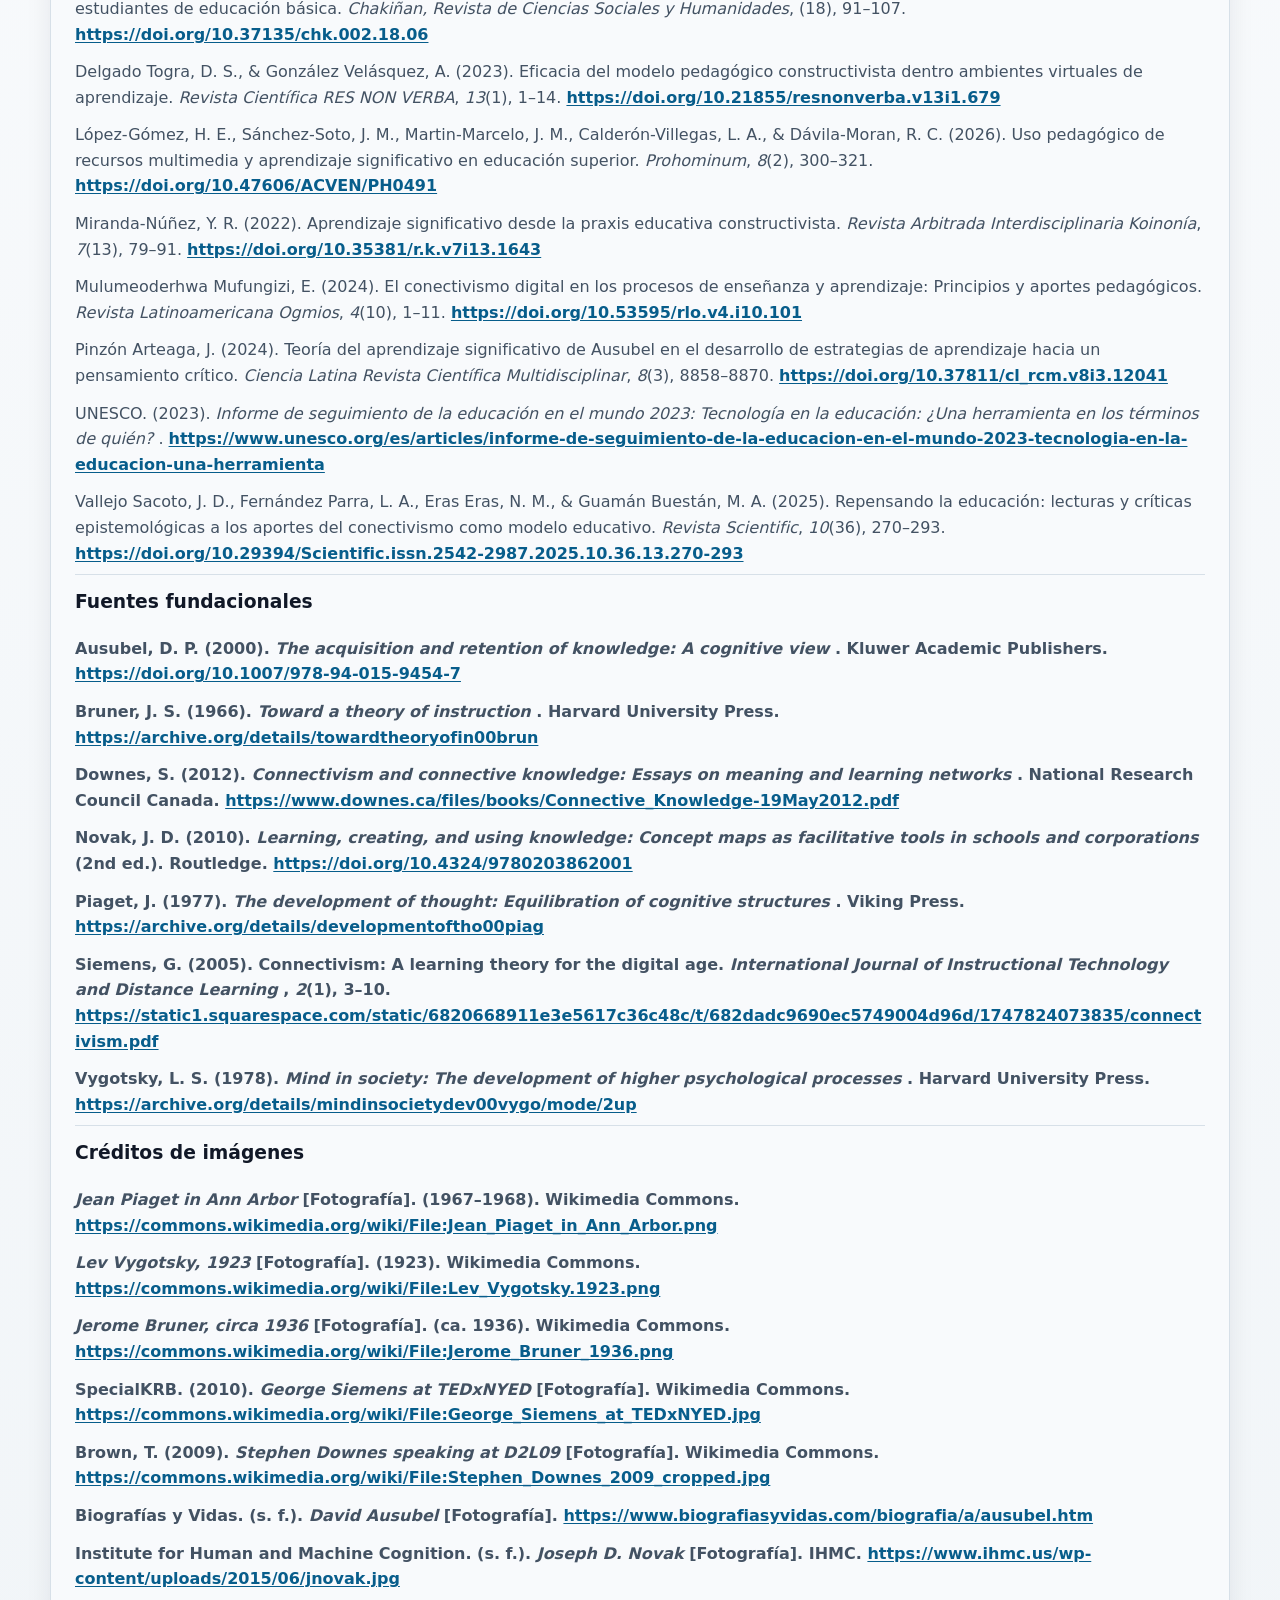
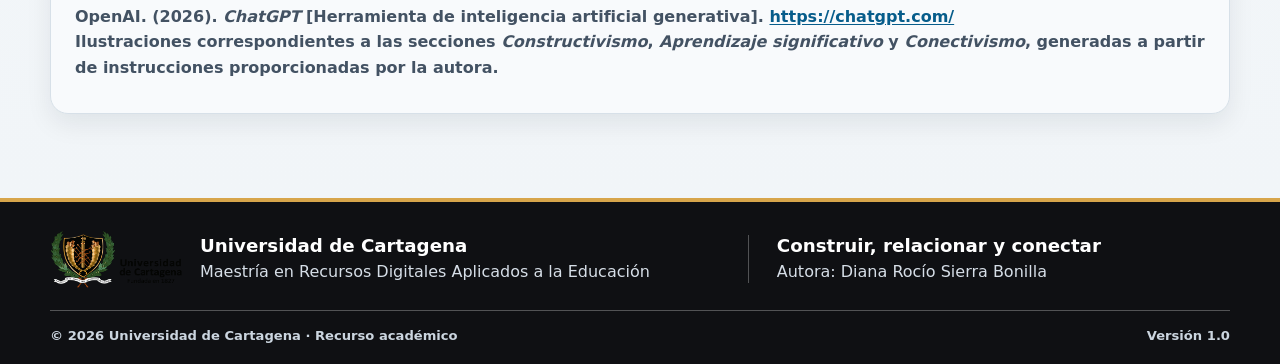
==== commit 0bf96530: "Add files via upload" ====
--- a/index.html
+++ b/index.html
@@ -6,6 +6,16 @@
 <meta content="width=device-width, initial-scale=1" name="viewport"/>
 <meta content="#0f1013" name="theme-color"/>
 <meta content="Micrositio interactivo sobre constructivismo, aprendizaje significativo y conectivismo en la educación digital." name="description"/>
+<link href="https://drsierra-ui.github.io/Teorias-Pedagogicas-Contemporaneas/" rel="canonical"/>
+<meta content="Construir, relacionar y conectar | Teoría Pedagógica Contemporánea" property="og:title"/>
+<meta content="Micrositio interactivo sobre constructivismo, aprendizaje significativo y conectivismo en la educación digital." property="og:description"/>
+<meta content="website" property="og:type"/>
+<meta content="https://drsierra-ui.github.io/Teorias-Pedagogicas-Contemporaneas/" property="og:url"/>
+<meta content="https://drsierra-ui.github.io/Teorias-Pedagogicas-Contemporaneas/assets/logo-udc.png" property="og:image"/>
+<meta content="summary" name="twitter:card"/>
+<meta content="Construir, relacionar y conectar | Teoría Pedagógica Contemporánea" name="twitter:title"/>
+<meta content="Micrositio interactivo sobre constructivismo, aprendizaje significativo y conectivismo en la educación digital." name="twitter:description"/>
+<link href="assets/logo-udc.png" rel="icon" type="image/png"/>
 <title>Construir, relacionar y conectar | Teoría Pedagógica Contemporánea</title>
 <link href="styles.css" rel="stylesheet"/>
 </head>
@@ -164,7 +174,7 @@
 
 <div class="footer-structure-bottom presentation-footer-bottom">
 <span>© 2026 Universidad de Cartagena · Recurso académico</span>
-<span>Versión 4.6</span>
+<span>Versión 1.0</span>
 </div>
 
 </div>
@@ -1570,6 +1580,7 @@
 <div class="network-board">
 
 <button
+    aria-pressed="false"
     class="node-button"
     data-message="Personas: aportan experiencia, retroalimentación y perspectivas situadas."
     type="button"
@@ -1579,6 +1590,7 @@
 
 
 <button
+    aria-pressed="false"
     class="node-button"
     data-message="Fuentes: artículos, repositorios y medios amplían el acceso, pero requieren criterios de selección."
     type="button"
@@ -1588,6 +1600,7 @@
 
 
 <button
+    aria-pressed="false"
     class="node-button"
     data-message="Comunidades: sostienen intercambio, discusión y aprendizaje distribuido."
     type="button"
@@ -1597,6 +1610,7 @@
 
 
 <button
+    aria-pressed="false"
     class="node-button"
     data-message="Herramientas: facilitan organizar, crear, visualizar y compartir información."
     type="button"
@@ -1606,6 +1620,7 @@
 
 
 <button
+    aria-pressed="false"
     class="node-button"
     data-message="Datos: interpretarlos exige reconocer su procedencia, actualidad y limitaciones."
     type="button"
@@ -1615,6 +1630,7 @@
 
 
 <button
+    aria-pressed="false"
     class="node-button"
     data-message="Especialistas: aportan conocimiento experto que debe contrastarse con otras evidencias."
     type="button"
@@ -1685,6 +1701,7 @@
 >
 
 <button
+    aria-pressed="true"
     class="compare-btn active"
     data-compare="aprendizaje"
     type="button"
@@ -1693,6 +1710,7 @@
 </button>
 
 <button
+    aria-pressed="false"
     class="compare-btn"
     data-compare="conocimiento"
     type="button"
@@ -1701,6 +1719,7 @@
 </button>
 
 <button
+    aria-pressed="false"
     class="compare-btn"
     data-compare="docente"
     type="button"
@@ -1709,6 +1728,7 @@
 </button>
 
 <button
+    aria-pressed="false"
     class="compare-btn"
     data-compare="estudiante"
     type="button"
@@ -1717,6 +1737,7 @@
 </button>
 
 <button
+    aria-pressed="false"
     class="compare-btn"
     data-compare="tecnologia"
     type="button"
@@ -1725,6 +1746,7 @@
 </button>
 
 <button
+    aria-pressed="false"
     class="compare-btn"
     data-compare="evidencia"
     type="button"
@@ -1842,10 +1864,11 @@
 <div
     aria-label="Perspectivas para resolver la situación"
     class="scenario-menu"
-    role="tablist"
->
-
-<button
+    role="group"
+>
+
+<button
+    aria-pressed="true"
     class="scenario-btn active"
     data-scenario="constructivismo"
     type="button"
@@ -1854,6 +1877,7 @@
 </button>
 
 <button
+    aria-pressed="false"
     class="scenario-btn"
     data-scenario="significativo"
     type="button"
@@ -1862,6 +1886,7 @@
 </button>
 
 <button
+    aria-pressed="false"
     class="scenario-btn"
     data-scenario="conectivismo"
     type="button"
@@ -1977,14 +2002,12 @@
 
 
 <p>
-Estas diferencias permiten comprender que el constructivismo,
-el aprendizaje significativo y el conectivismo no son enfoques equivalentes
-ni intercambiables. Cada uno explica el aprendizaje desde un punto de partida
-particular: el constructivismo resalta la actividad del sujeto y su relación
-con el contexto; el aprendizaje significativo concentra la atención
-en los conocimientos previos y en la manera como estos permiten incorporar
-nueva información; mientras que el conectivismo pone el énfasis en las redes,
-las conexiones y la capacidad para acceder a conocimientos distribuidos.
+Estas diferencias delimitan el aporte específico de cada perspectiva.
+El constructivismo resalta la actividad del sujeto y su relación con el contexto;
+el aprendizaje significativo concentra la atención en los conocimientos previos
+y en la manera como estos permiten incorporar nueva información; mientras que
+el conectivismo pone el énfasis en las redes, las conexiones y la capacidad
+para acceder a conocimientos distribuidos.
 
 Sin embargo, estas diferencias no impiden establecer complementariedades
 en el diseño educativo. Una experiencia puede plantear problemas auténticos
@@ -2106,7 +2129,7 @@
 
 <p>
 Se incluyen referencias bibliográficas, textos fundacionales
-y créditos de imagenes que respaldan la lectura comparativa
+y créditos de imágenes que respaldan la lectura comparativa
 y su relación con los entornos educativos digitales.
 </p>
 
@@ -2783,6 +2806,33 @@
 
 
 <script src="app.js"></script>
+<script>
+/* Mejora progresiva de accesibilidad para controles de selección.
+   Mantiene aria-pressed sincronizado con el estado visual activo. */
+(function () {
+  function syncPressed(selector, activeClass) {
+    const buttons = Array.from(document.querySelectorAll(selector));
+    if (!buttons.length) return;
+
+    const update = (selected) => {
+      buttons.forEach((button) => {
+        button.setAttribute("aria-pressed", String(button === selected));
+      });
+    };
+
+    buttons.forEach((button) => {
+      button.addEventListener("click", () => update(button));
+    });
+
+    const initial = buttons.find((button) => button.classList.contains(activeClass));
+    if (initial) update(initial);
+  }
+
+  syncPressed(".compare-btn", "active");
+  syncPressed(".scenario-btn", "active");
+  syncPressed(".node-button", "active");
+})();
+</script>
 
 </body>
 </html>
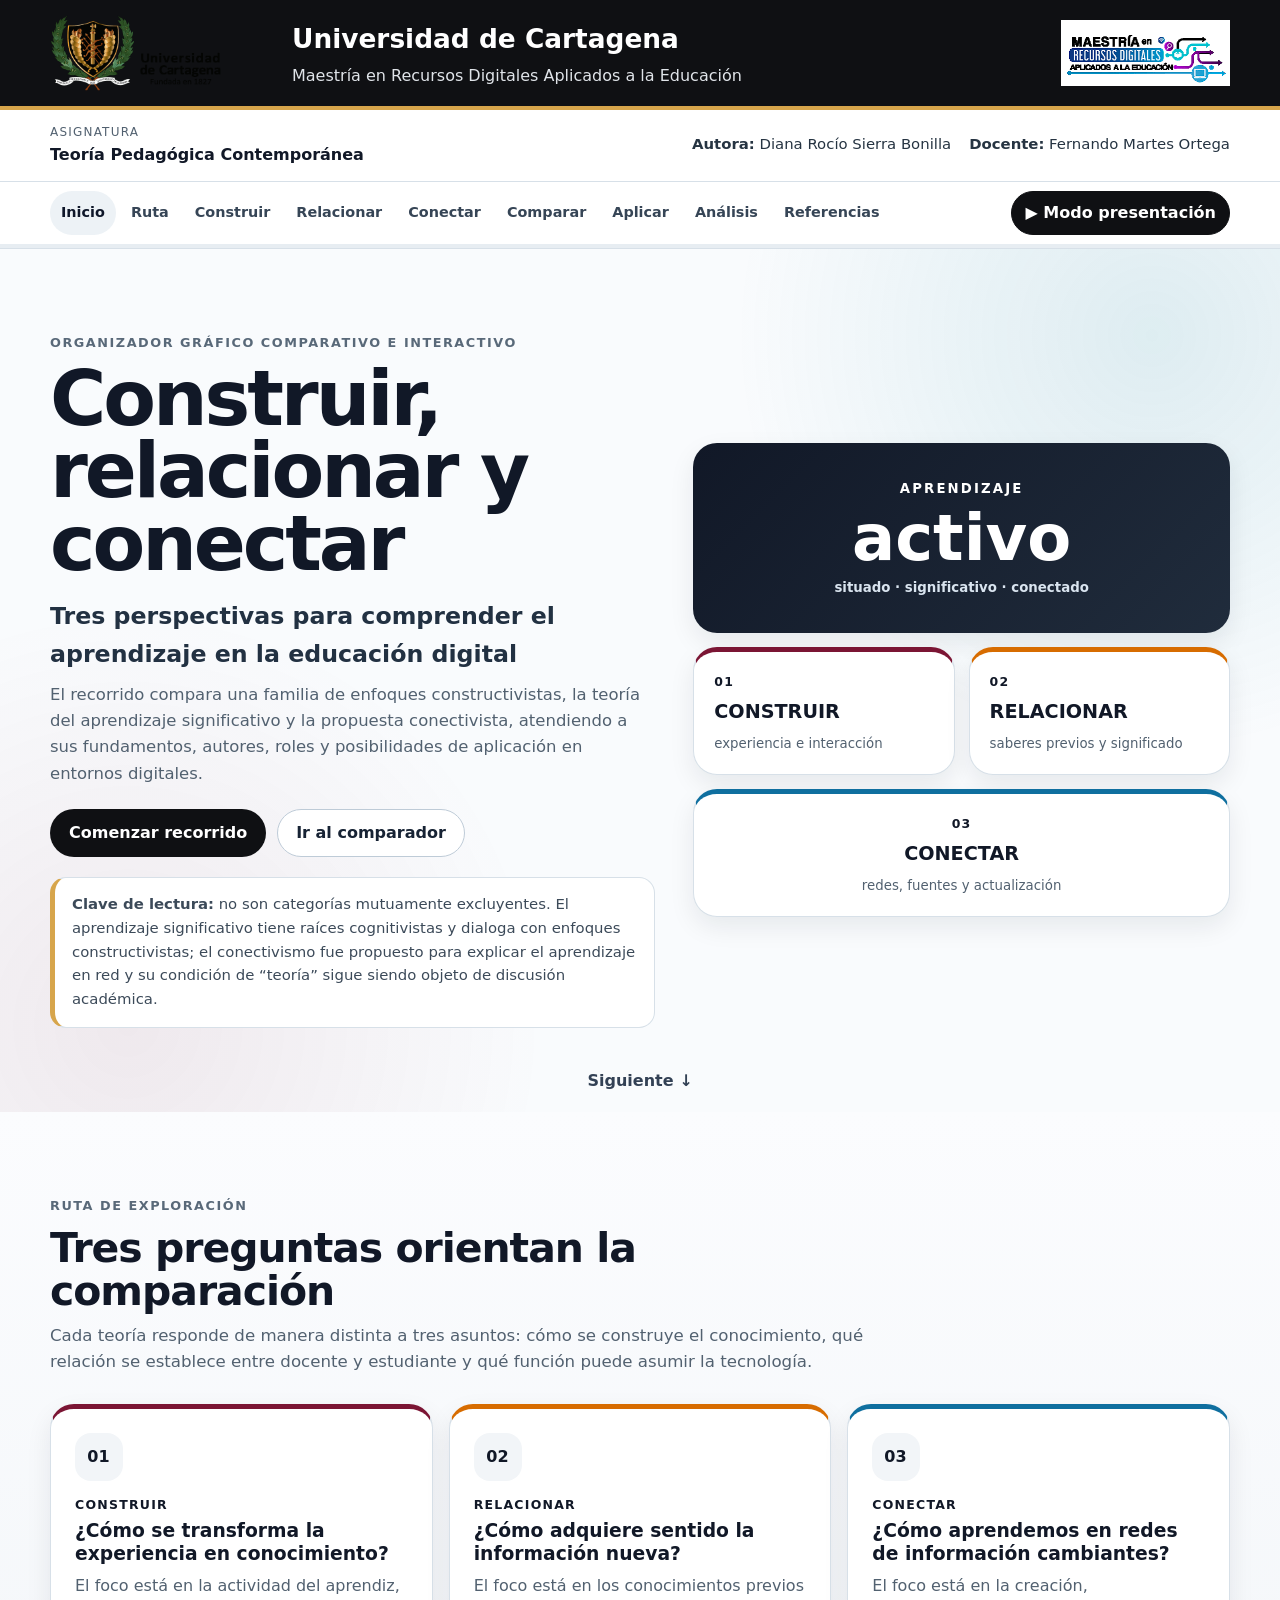
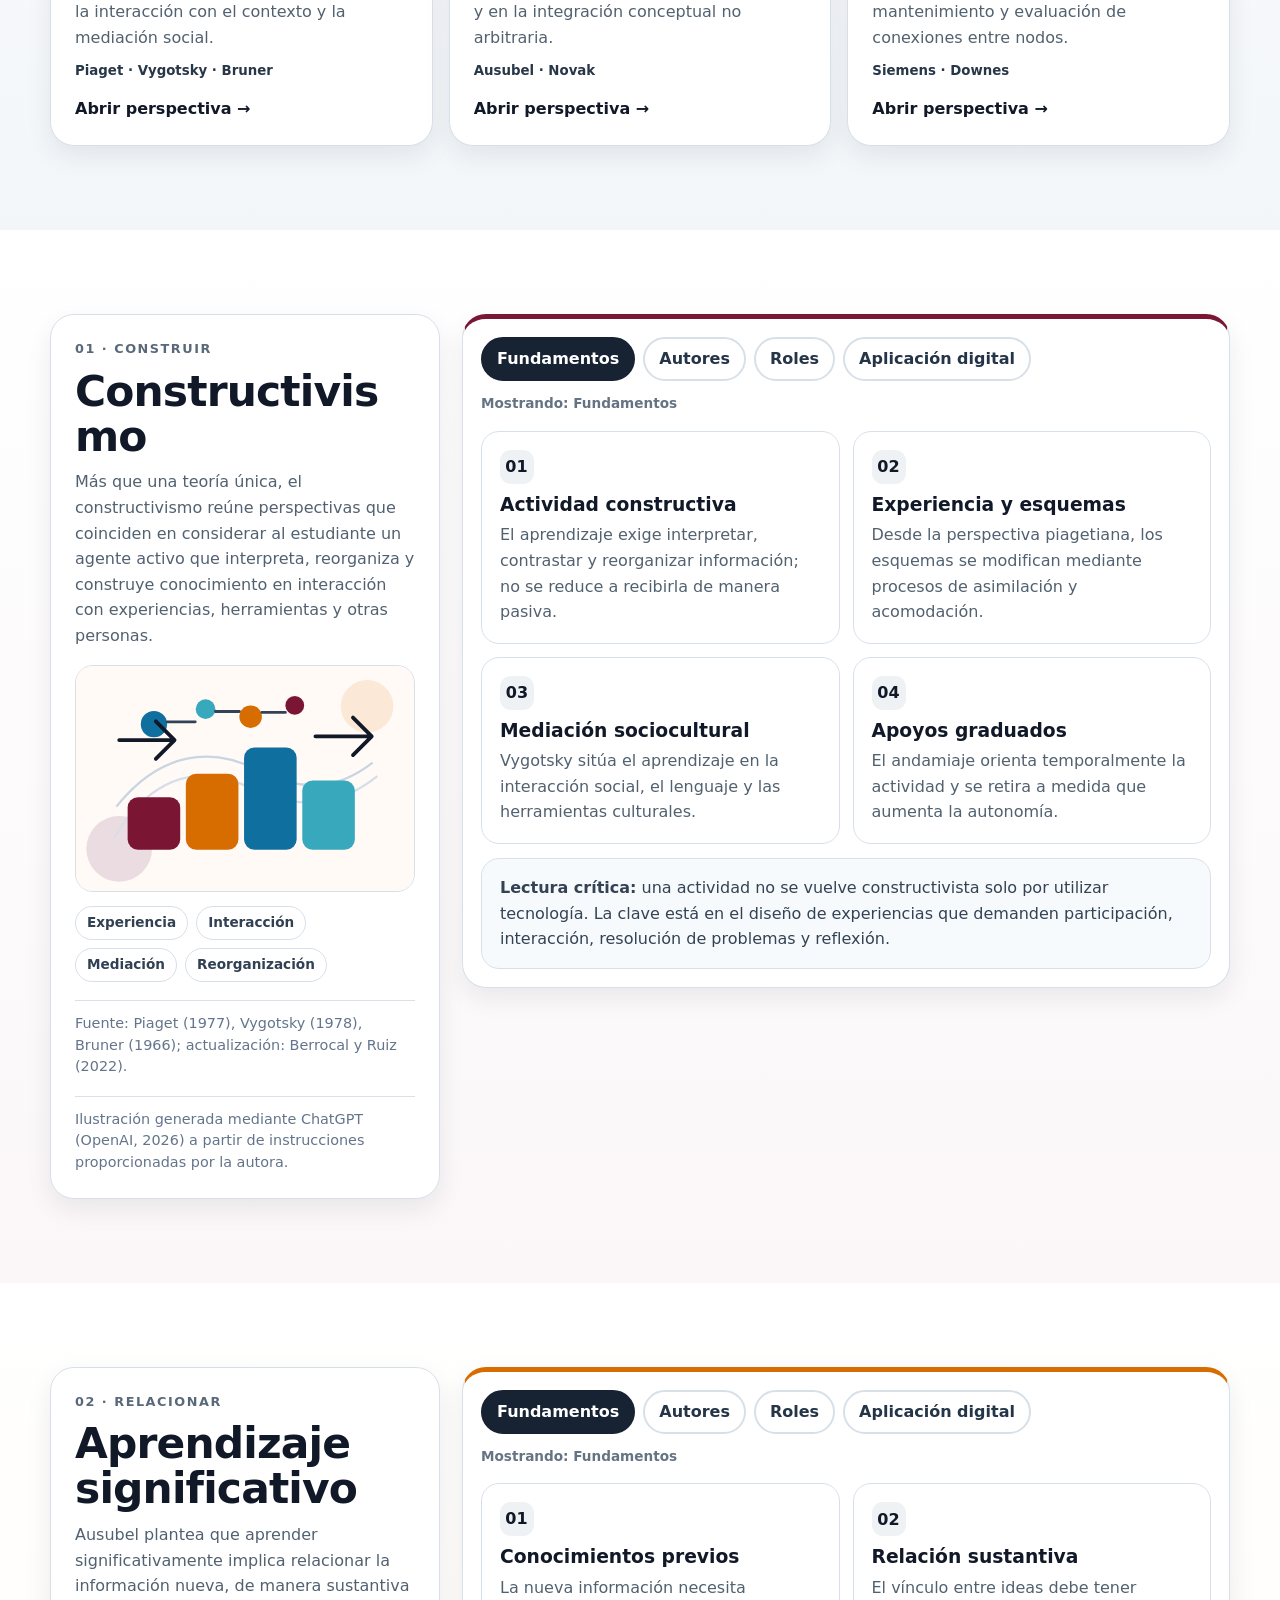
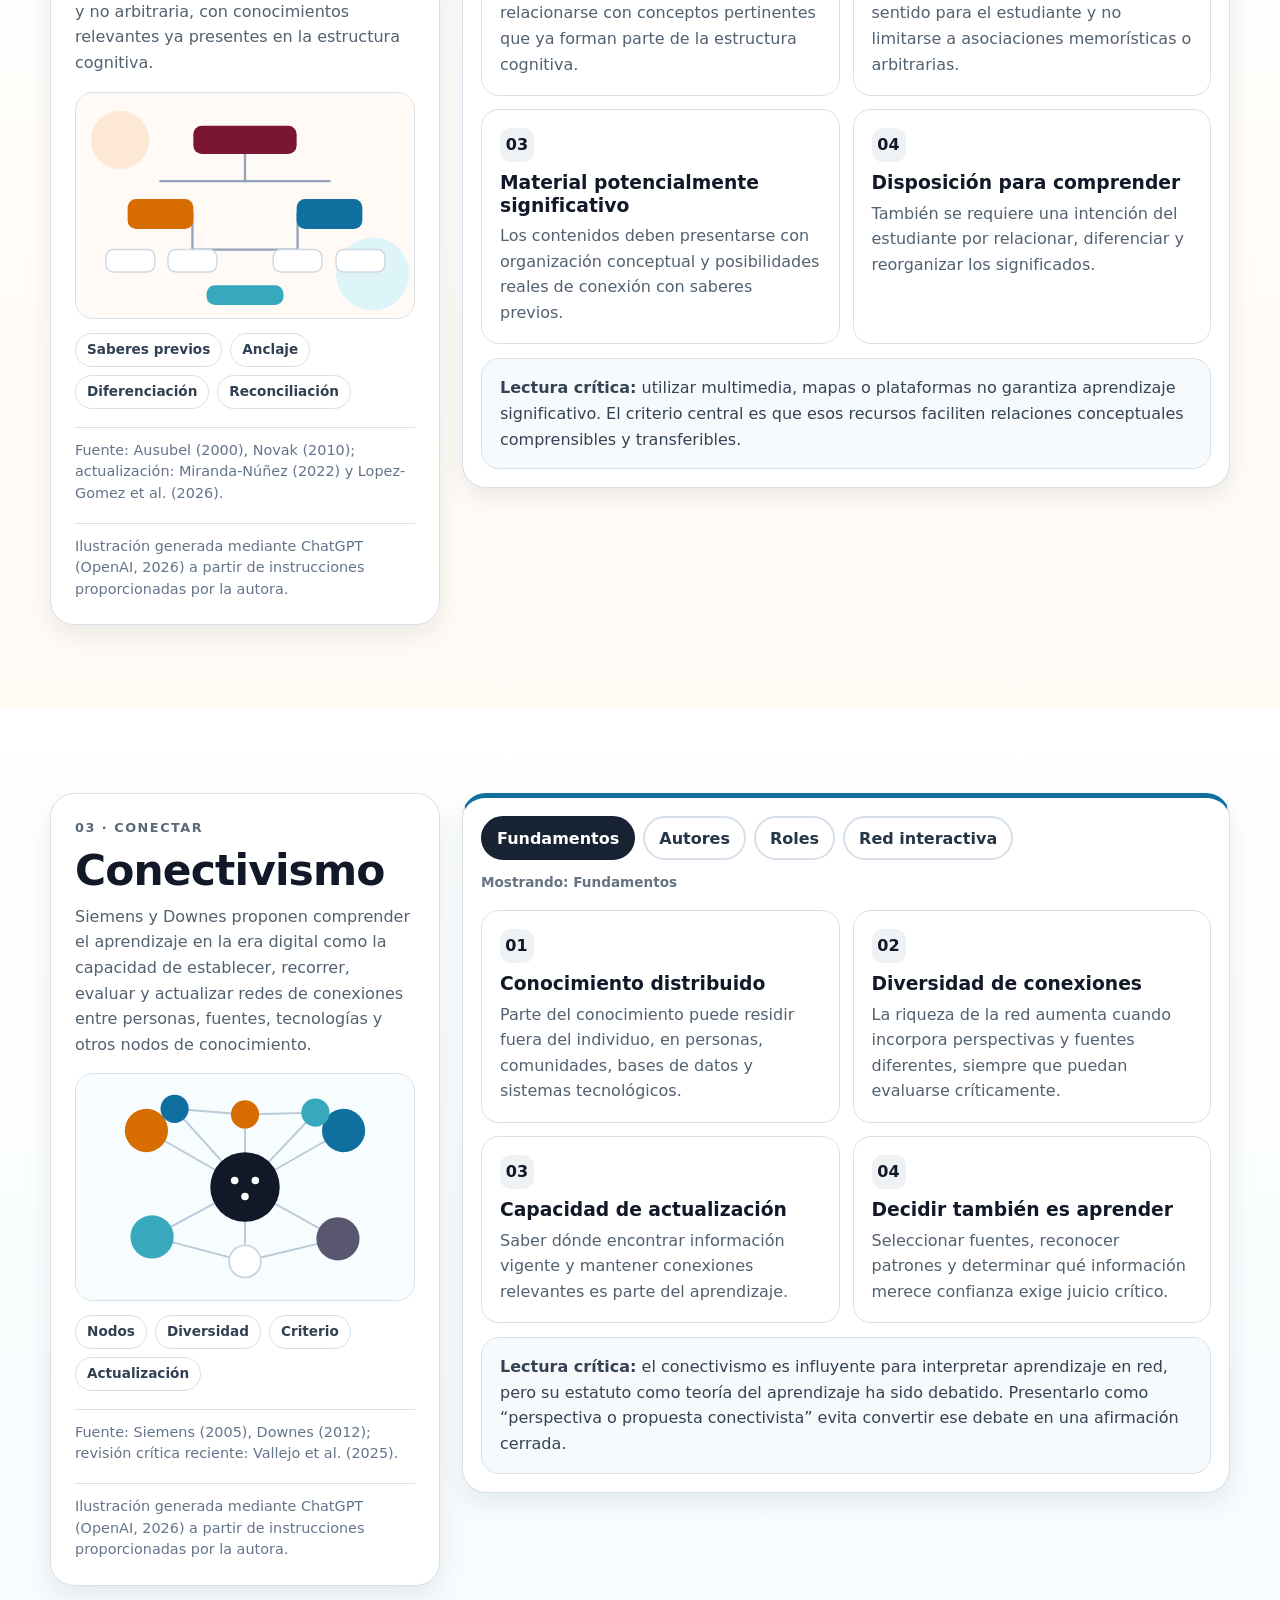
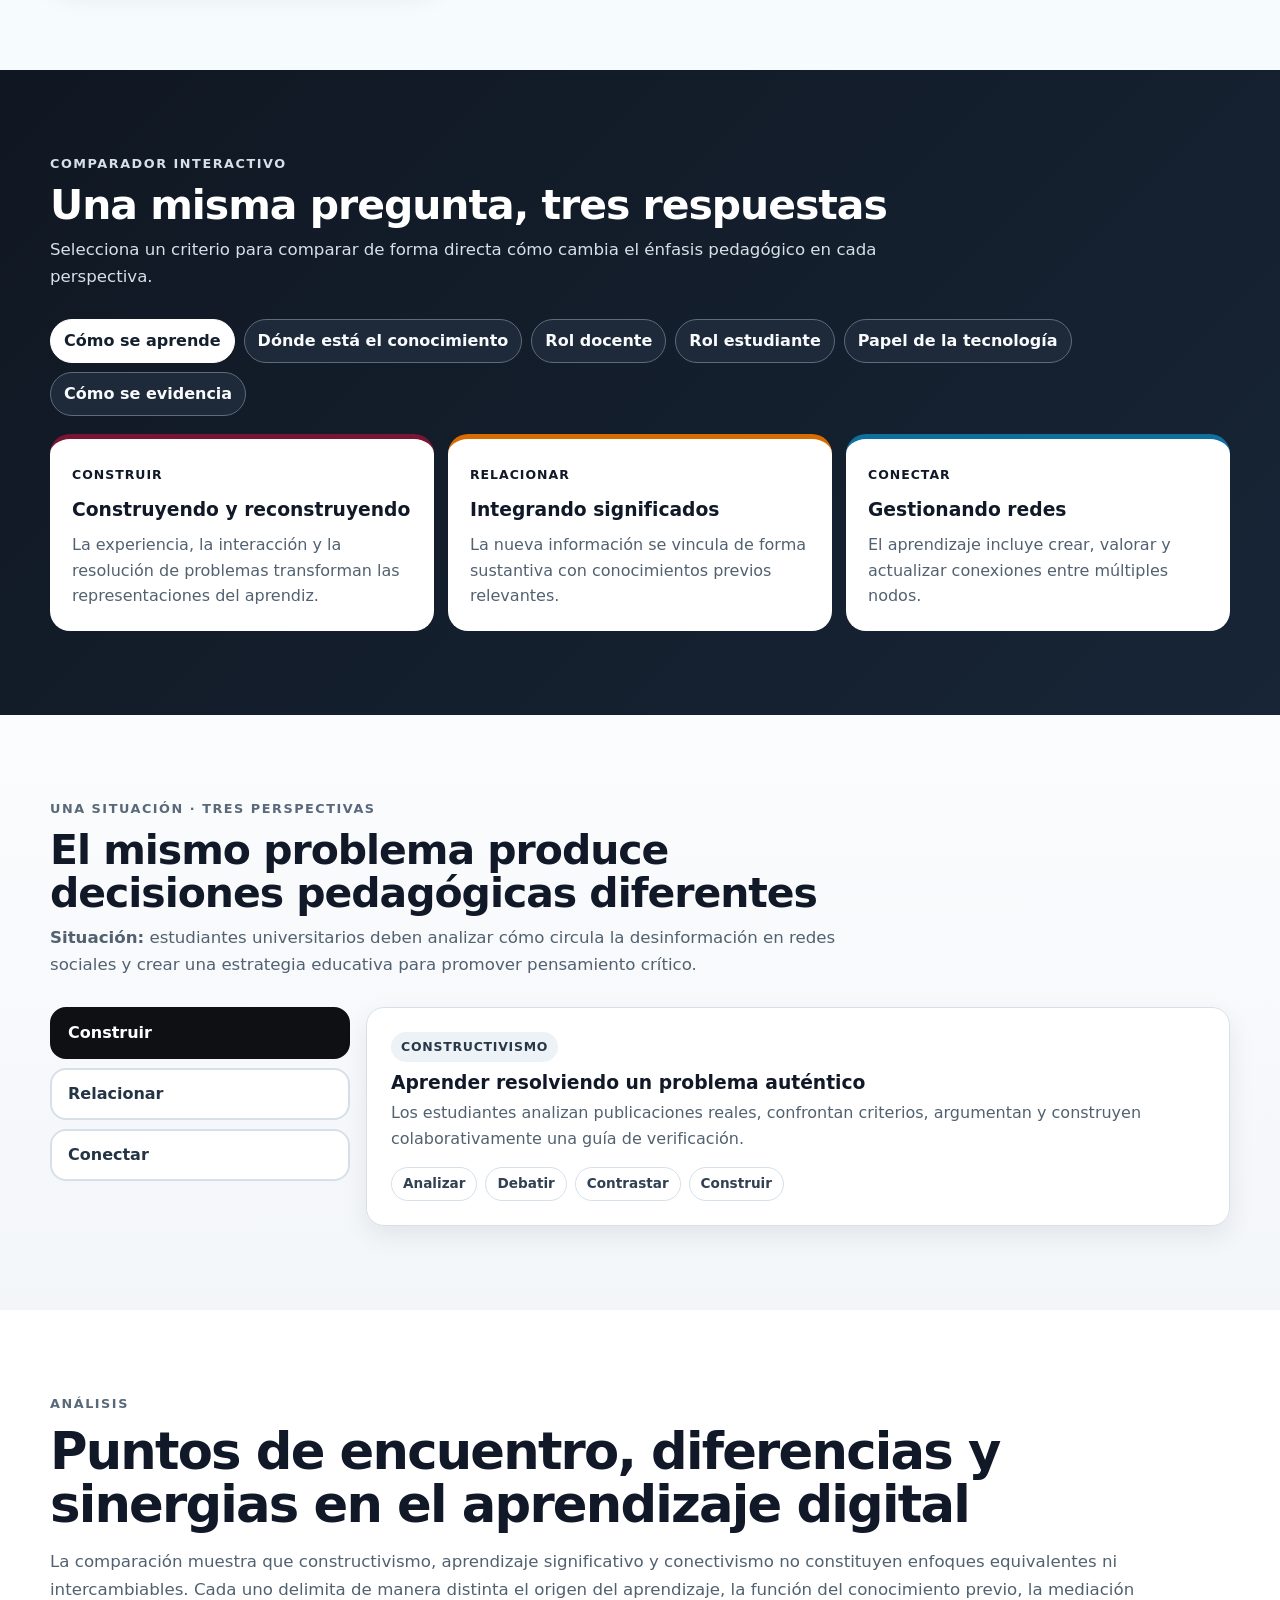
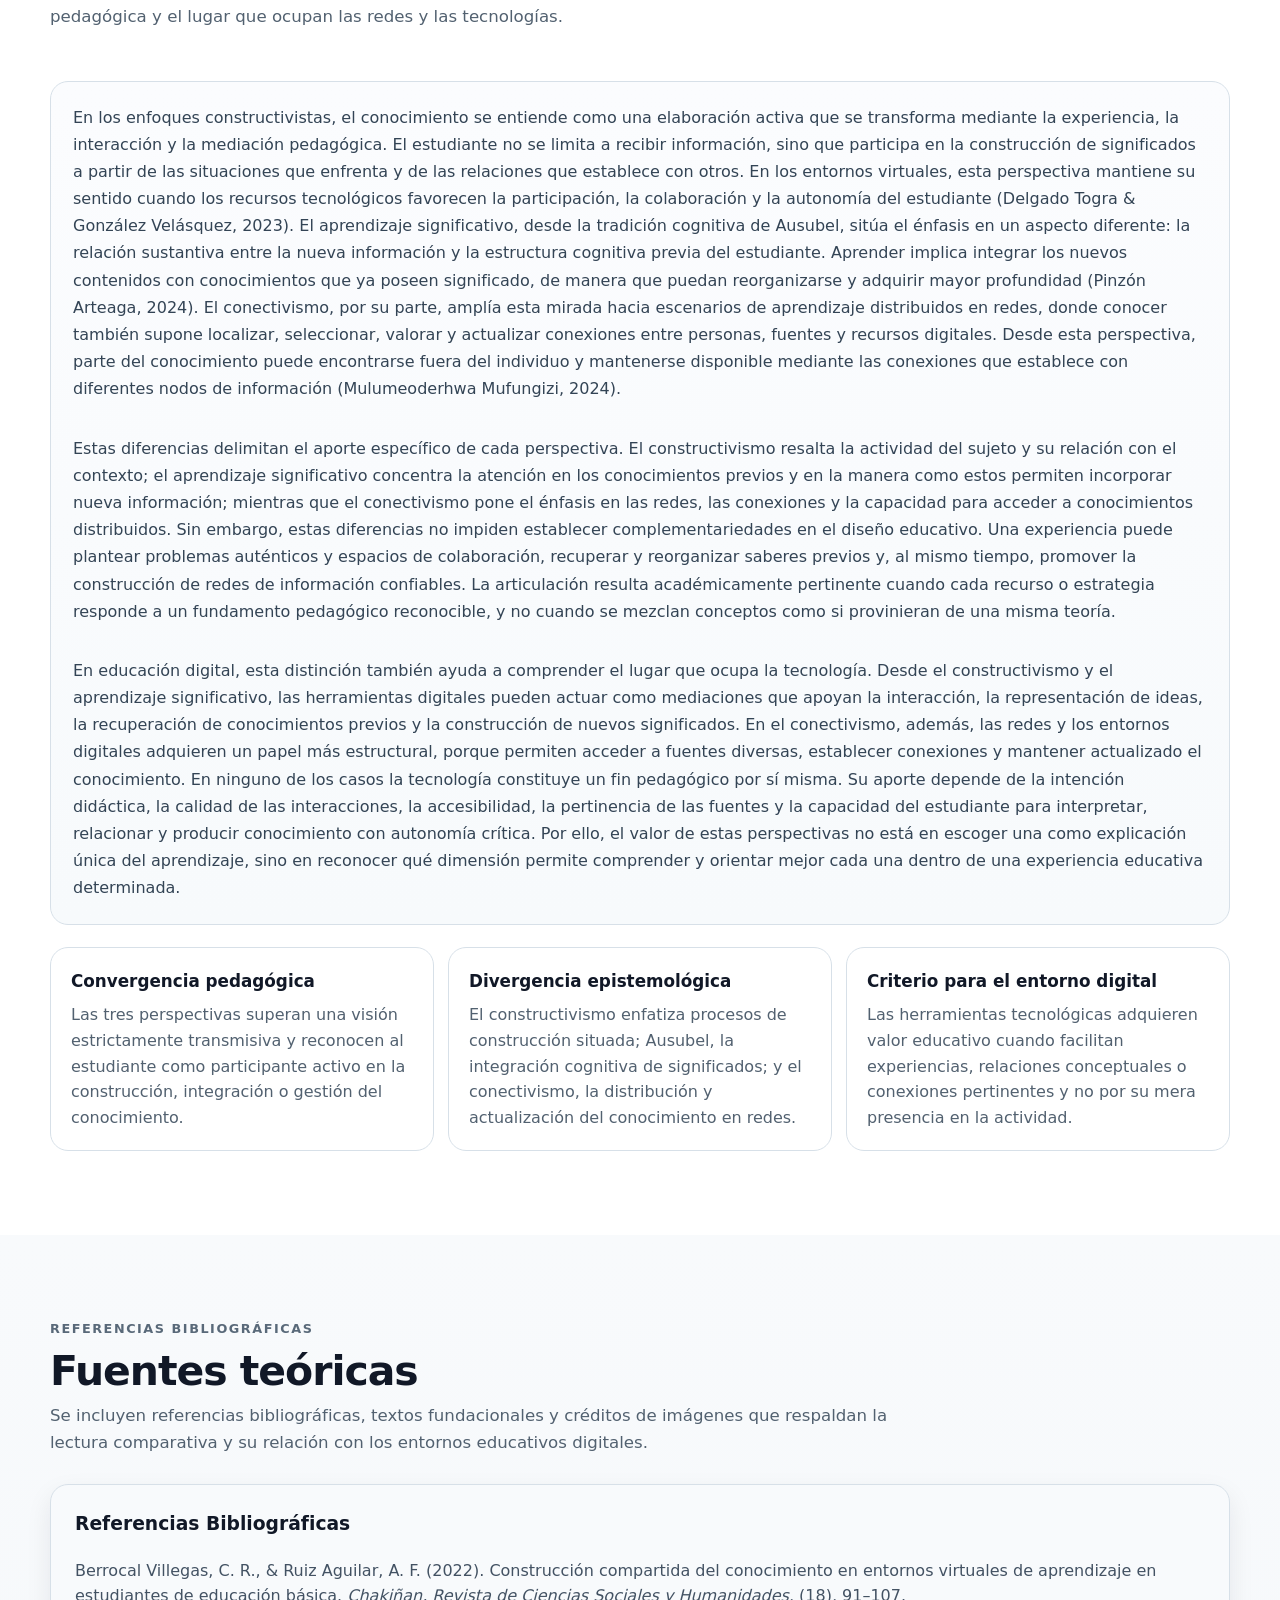
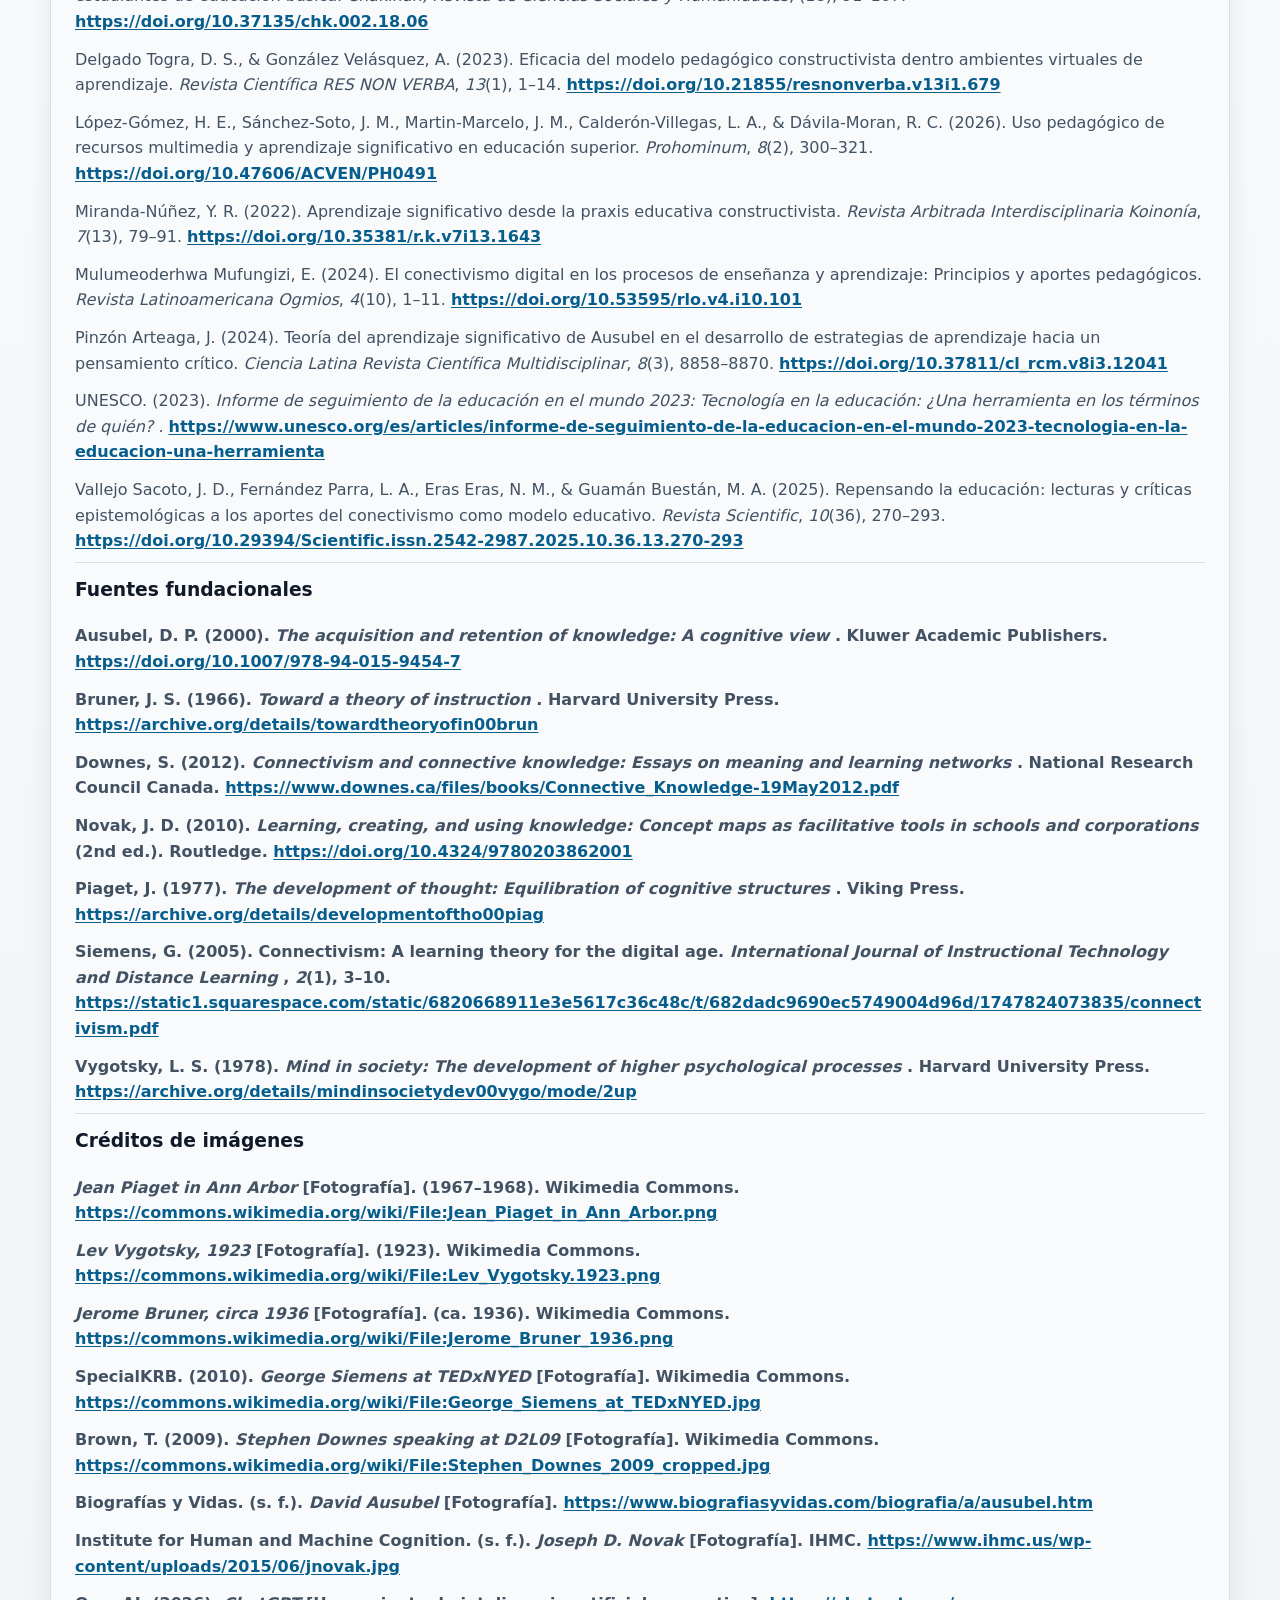
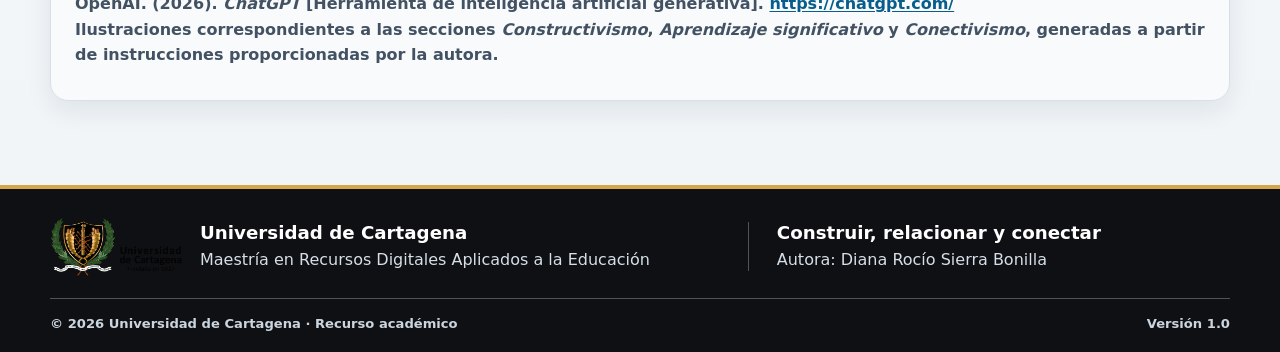
==== commit 874db7fa: "Update index.html" ====
--- a/index.html
+++ b/index.html
@@ -1957,8 +1957,7 @@
 </p>
 
 <h2 id="sintesis-title">
-Convergencias, divergencias y complementariedades
-en el aprendizaje digital
+Puntos de encuentro, diferencias y sinergias en el aprendizaje digital
 </h2>
 
 <p>
--- a/styles.css
+++ b/styles.css
@@ -831,3 +831,172 @@
 
   text-align: left;
 }
+/* ============================================================
+   AJUSTE ESPECÍFICO PARA LA SECCIÓN ANÁLISIS
+   Corrige el ancho del encabezado y mejora la distribución
+   del título y del texto introductorio.
+   ============================================================ */
+
+#sintesis .section-heading {
+  width: 100%;
+  max-width: 100%;
+  margin-bottom: 28px;
+}
+
+
+/* ------------------------------------------------------------
+   TÍTULO PRINCIPAL DE LA SECCIÓN ANÁLISIS
+   ------------------------------------------------------------ */
+
+#sintesis .section-heading h2 {
+  width: 100%;
+  max-width: 100%;
+
+  margin-top: 0;
+  margin-right: 0;
+  margin-bottom: 16px;
+  margin-left: 0;
+
+  font-size: clamp(2.25rem, 4vw, 3.4rem);
+  line-height: 1.05;
+  letter-spacing: -0.035em;
+
+  text-wrap: balance;
+}
+
+
+/* ------------------------------------------------------------
+   TEXTO INTRODUCTORIO DE LA SECCIÓN ANÁLISIS
+   ------------------------------------------------------------ */
+
+#sintesis .section-heading > p:not(.eyebrow) {
+  width: 100%;
+  max-width: 1100px;
+
+  margin-top: 0;
+  margin-right: 0;
+  margin-bottom: 0;
+  margin-left: 0;
+
+  font-size: 1.04rem;
+  line-height: 1.65;
+
+  color: var(--muted);
+}
+
+
+/* ------------------------------------------------------------
+   ETIQUETA "ANÁLISIS"
+   ------------------------------------------------------------ */
+
+#sintesis .section-heading .eyebrow {
+  margin-bottom: 10px;
+}
+
+
+/* ============================================================
+   AJUSTE DEL BLOQUE DE CONTENIDO DEL ANÁLISIS
+   Mantiene una lectura cómoda y una distribución equilibrada
+   ============================================================ */
+
+#sintesis .synthesis-prose {
+  width: 100%;
+  max-width: 100%;
+}
+
+
+/* Mejora la legibilidad de los párrafos extensos */
+
+#sintesis .synthesis-prose p {
+  margin-top: 0;
+  margin-bottom: 18px;
+
+  font-size: 1rem;
+  line-height: 1.7;
+}
+
+
+/* Elimina margen extra del último párrafo */
+
+#sintesis .synthesis-prose p:last-child {
+  margin-bottom: 0;
+}
+
+
+/* ============================================================
+   TABLET
+   ============================================================ */
+
+@media (max-width: 820px) {
+
+  #sintesis .section-heading {
+    width: 100%;
+    max-width: 100%;
+  }
+
+  #sintesis .section-heading h2 {
+    width: 100%;
+    max-width: 100%;
+
+    font-size: clamp(2rem, 6.5vw, 2.8rem);
+    line-height: 1.08;
+    letter-spacing: -0.025em;
+
+    text-wrap: balance;
+  }
+
+  #sintesis .section-heading > p:not(.eyebrow) {
+    width: 100%;
+    max-width: 100%;
+
+    font-size: 1rem;
+    line-height: 1.6;
+  }
+
+  #sintesis .synthesis-prose p {
+    font-size: 1rem;
+    line-height: 1.65;
+  }
+
+}
+
+
+/* ============================================================
+   CELULARES
+   ============================================================ */
+
+@media (max-width: 560px) {
+
+  #sintesis .section-heading {
+    width: 100%;
+    max-width: 100%;
+    margin-bottom: 22px;
+  }
+
+  #sintesis .section-heading h2 {
+    width: 100%;
+    max-width: 100%;
+
+    margin-bottom: 14px;
+
+    font-size: clamp(1.85rem, 8.5vw, 2.35rem);
+    line-height: 1.08;
+    letter-spacing: -0.02em;
+
+    text-wrap: balance;
+  }
+
+  #sintesis .section-heading > p:not(.eyebrow) {
+    width: 100%;
+    max-width: 100%;
+
+    font-size: 0.98rem;
+    line-height: 1.6;
+  }
+
+  #sintesis .synthesis-prose p {
+    font-size: 0.98rem;
+    line-height: 1.65;
+  }
+
+}
